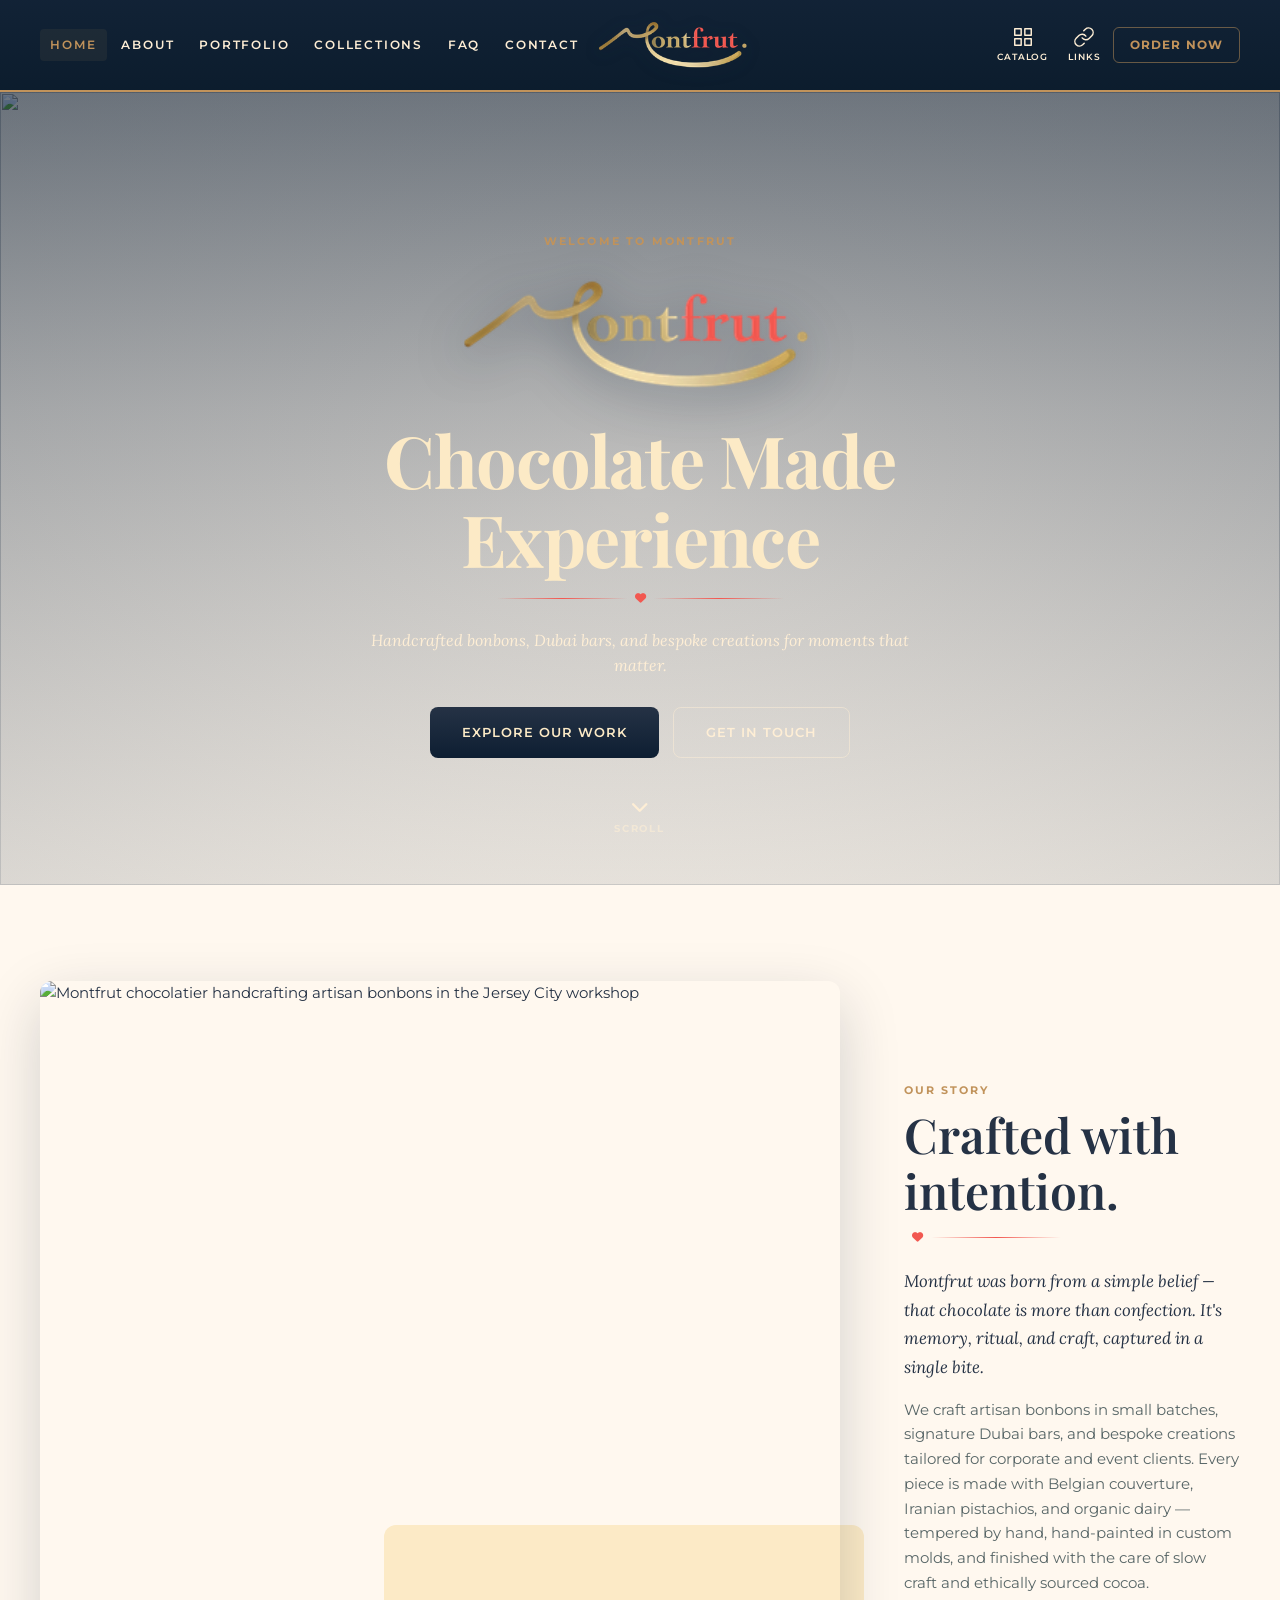
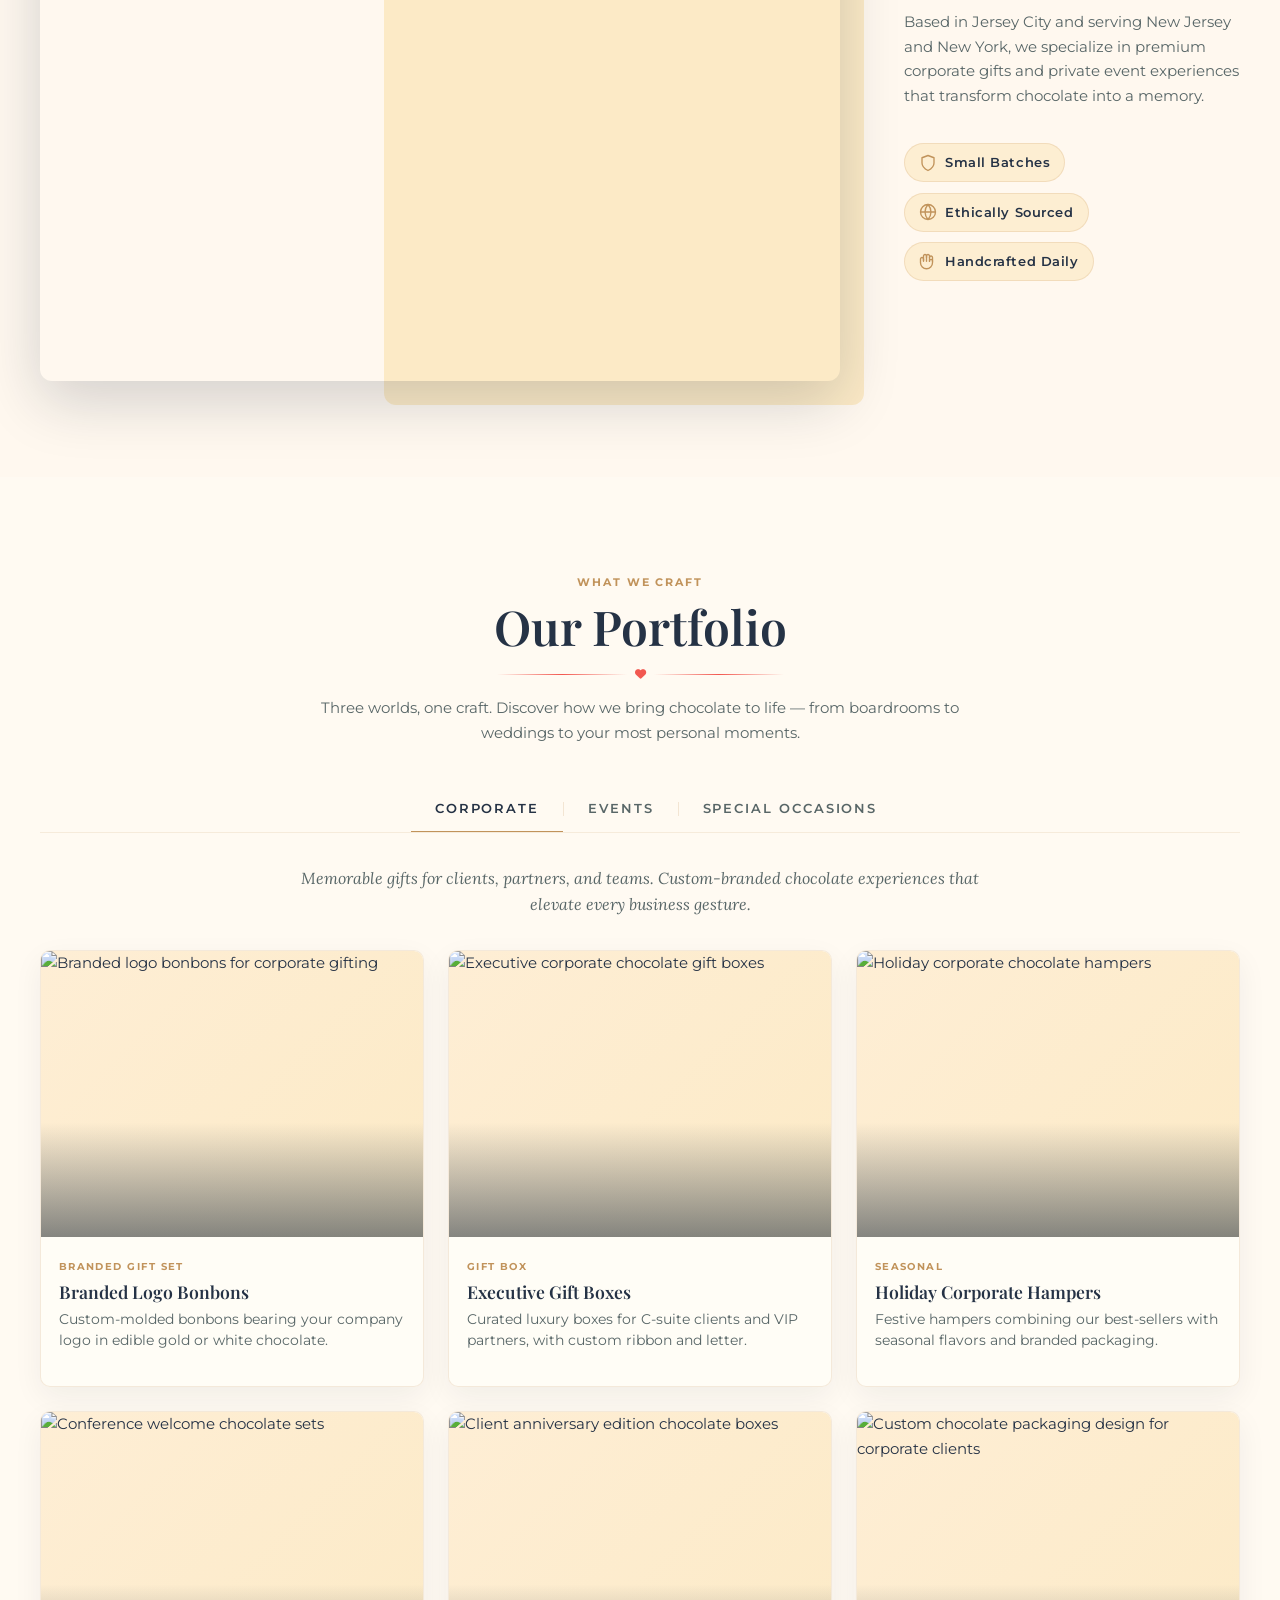
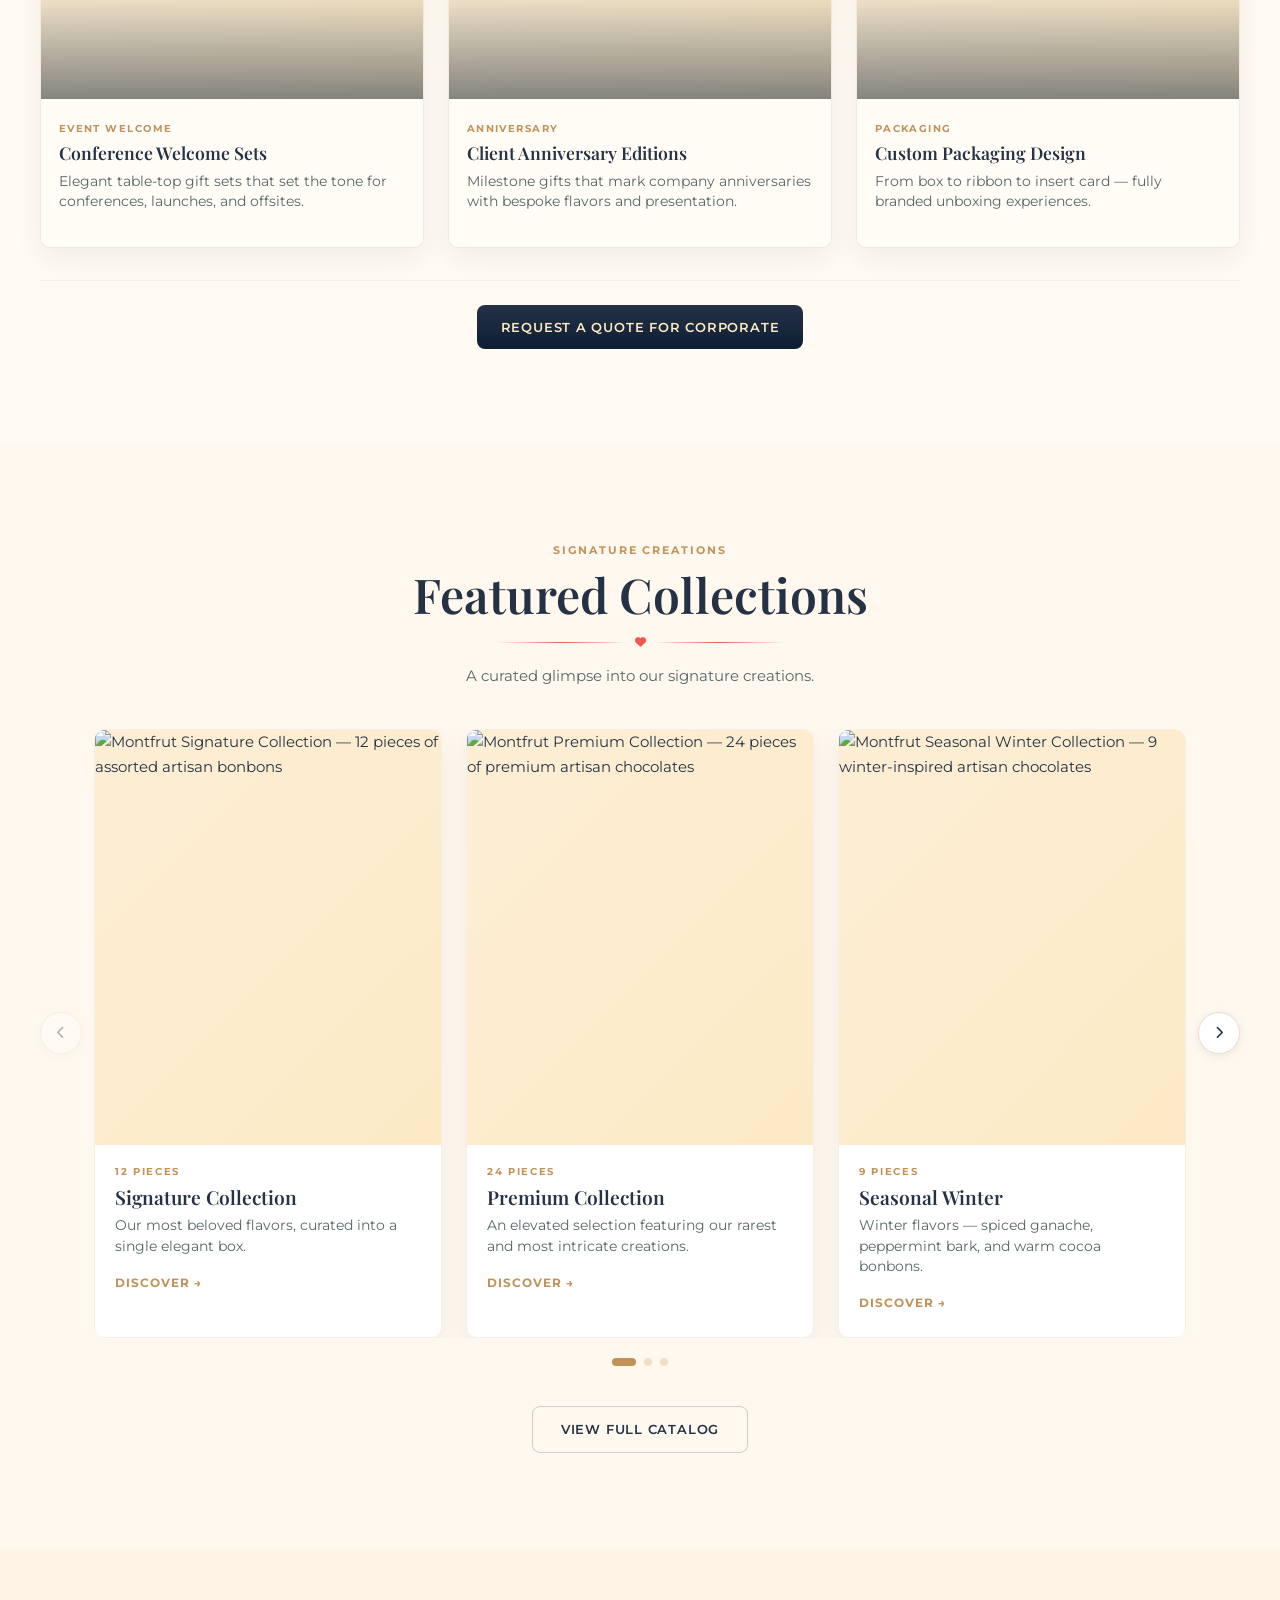
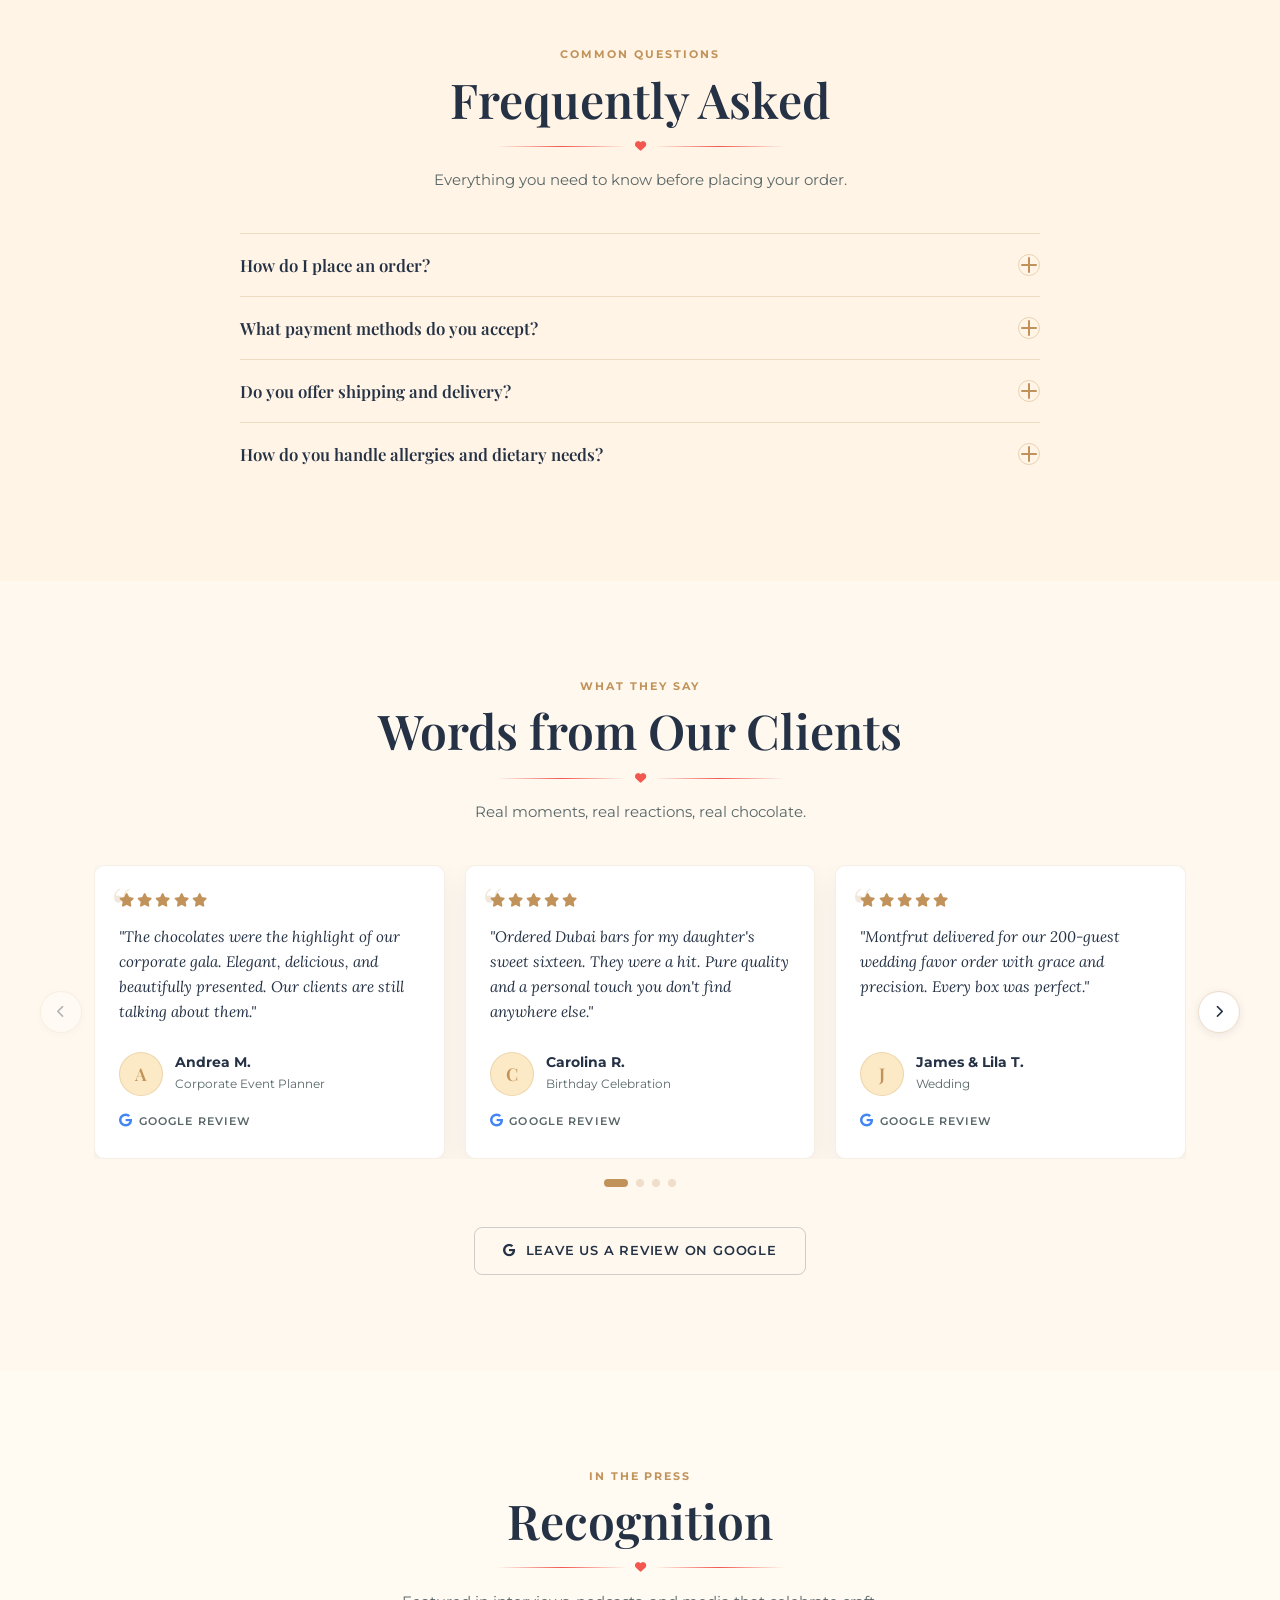
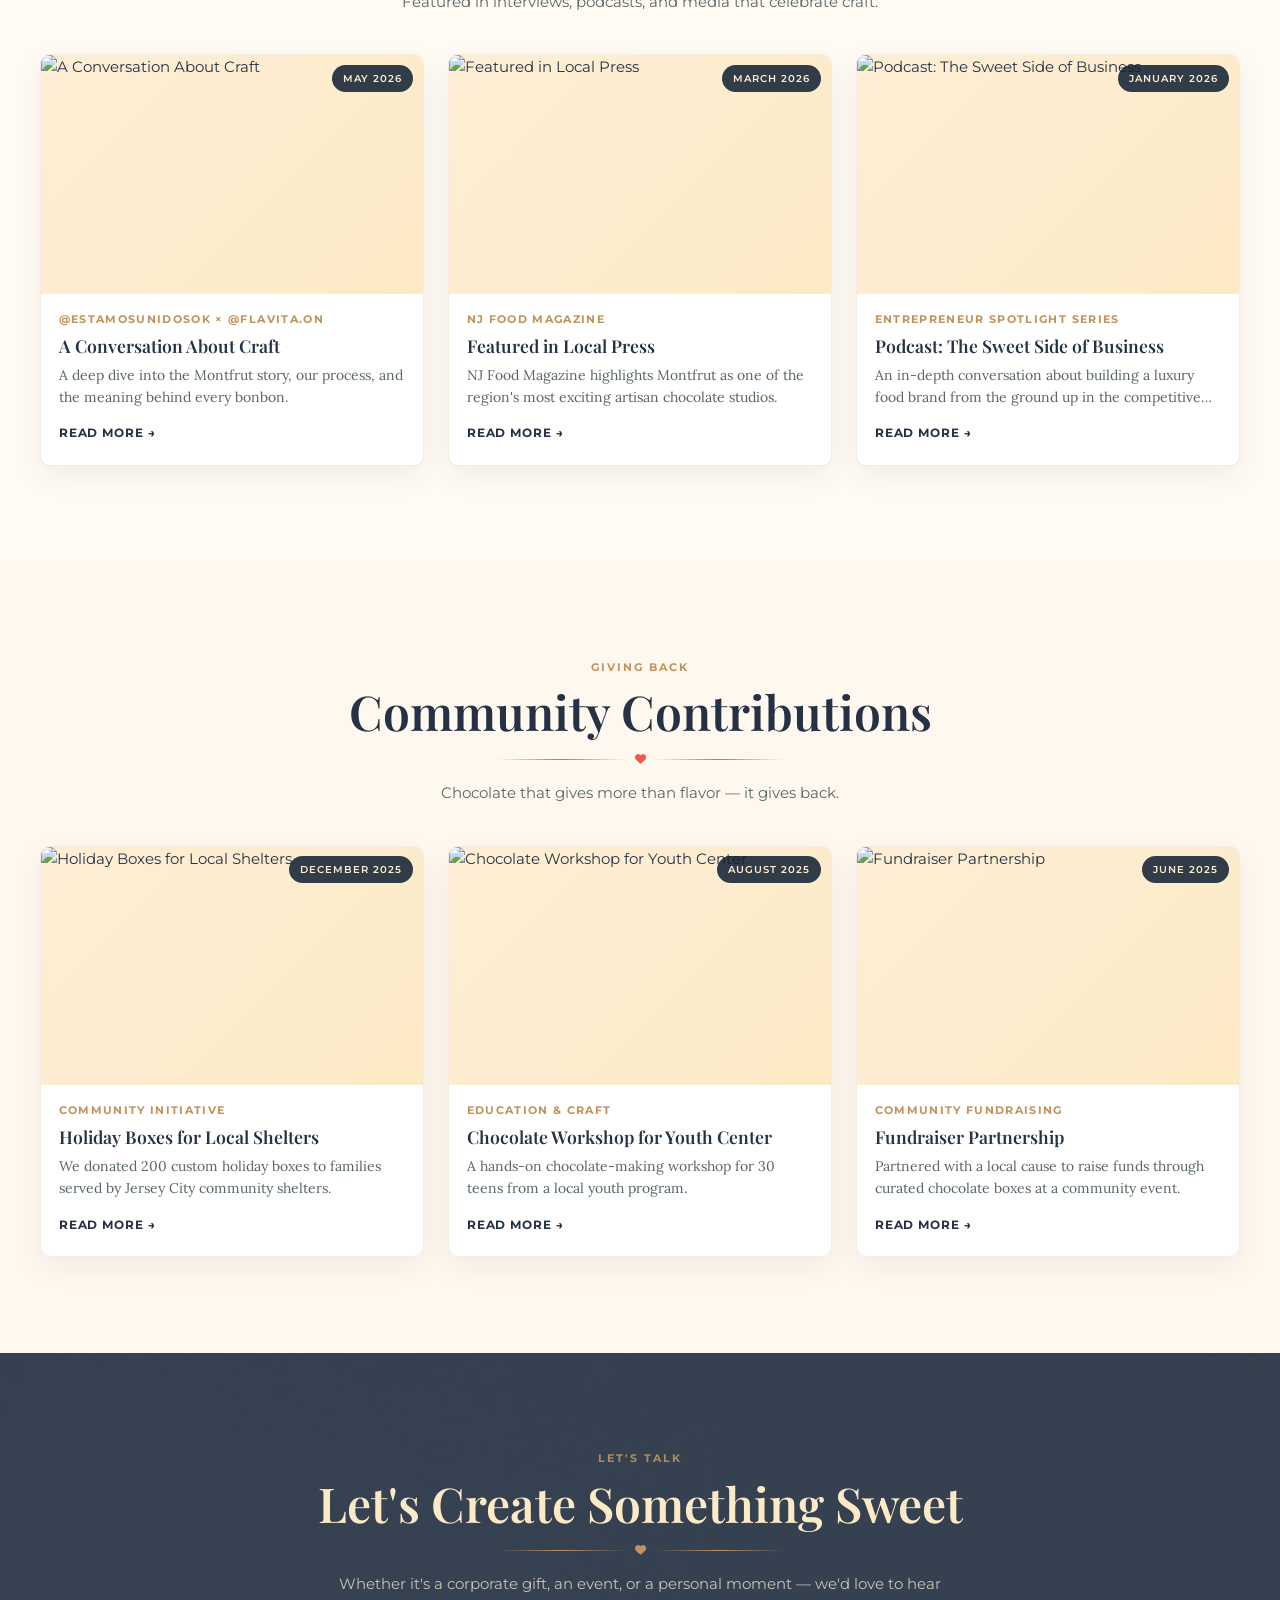
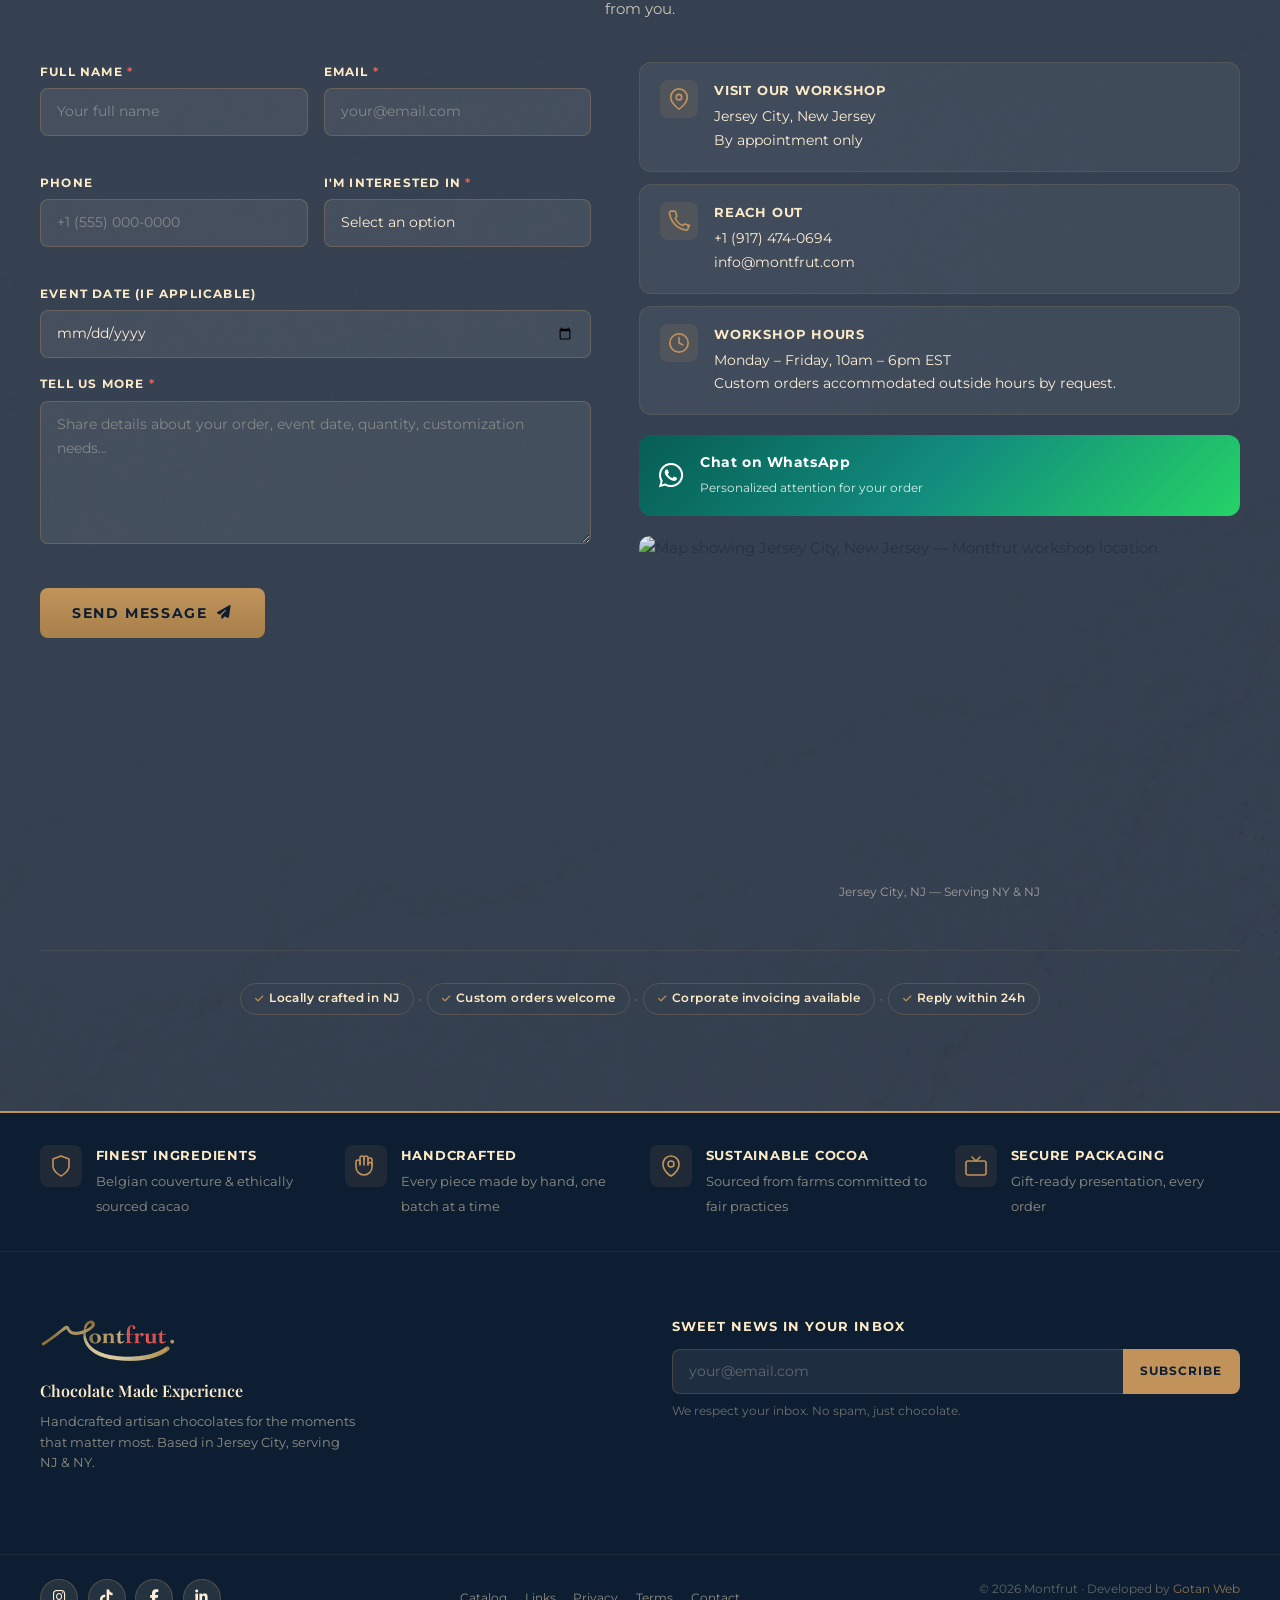
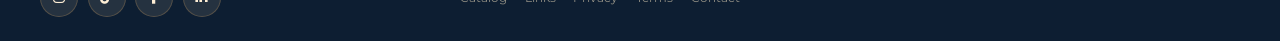
==== index.html @ fca5e732 "20260526 - fase 1 + critic" ====
<!DOCTYPE html>
<html lang="en">

<head>
  <meta charset="UTF-8">
  <meta name="viewport" content="width=device-width, initial-scale=1.0, maximum-scale=5.0">

  <!-- === PRIMARY SEO === -->
  <title>Montfrut — Artisan Chocolate Made Experience | NJ &amp; NY</title>
  <meta name="description" content="Handcrafted artisan chocolates from Montfrut. Custom corporate gifts, event favors, and special occasion creations across New Jersey and New York. Chocolate made experience.">
  <meta name="keywords" content="artisan chocolate, handcrafted bonbons, corporate chocolate gifts, event favors NJ, NY chocolatier, custom chocolate, Dubai chocolate bar, gourmet truffles">
  <meta name="author" content="Montfrut">
  <link rel="canonical" href="https://www.montfrut.com/">

  <!-- === OPEN GRAPH === -->
  <meta property="og:type" content="website">
  <meta property="og:url" content="https://www.montfrut.com/">
  <meta property="og:title" content="Montfrut — Artisan Chocolate Made Experience | NJ &amp; NY">
  <meta property="og:description" content="Handcrafted artisan chocolates from Montfrut. Custom corporate gifts, event favors, and special occasion creations across New Jersey and New York. Chocolate made experience.">
  <meta property="og:image" content="https://www.montfrut.com/assets/img/og-home.jpg">
  <meta property="og:locale" content="en_US">
  <meta property="og:site_name" content="Montfrut">

  <!-- === TWITTER CARD === -->
  <meta name="twitter:card" content="summary_large_image">
  <meta name="twitter:title" content="Montfrut — Artisan Chocolate Made Experience | NJ &amp; NY">
  <meta name="twitter:description" content="Handcrafted artisan chocolates from Montfrut. Custom corporate gifts, event favors, and special occasion creations across New Jersey and New York.">
  <meta name="twitter:image" content="https://www.montfrut.com/assets/img/og-home.jpg">

  <!-- === FAVICON === -->
  <link rel="icon" type="image/png" href="assets/img/favicon.png">

  <!-- === PRELOAD CRITICAL ASSETS === -->
  <link rel="preload" as="image" href="assets/img/hero-chocolate.jpg" fetchpriority="high">

  <!-- === GOOGLE FONTS === -->
  <link rel="preconnect" href="https://fonts.googleapis.com">
  <link rel="preconnect" href="https://fonts.gstatic.com" crossorigin>
  <link href="https://fonts.googleapis.com/css2?family=Lora:ital,wght@0,400;1,400&family=Montserrat:wght@400;500;600;700&family=Playfair+Display:wght@600;700&display=swap" rel="stylesheet">

  <!-- === BOOTSTRAP 5.3.3 === -->
  <link href="https://cdn.jsdelivr.net/npm/bootstrap@5.3.3/dist/css/bootstrap.min.css" rel="stylesheet">

  <!-- === FONT AWESOME 6.5.2 === -->
  <link rel="stylesheet" href="https://cdnjs.cloudflare.com/ajax/libs/font-awesome/6.5.2/css/all.min.css">

  <!-- === CUSTOM STYLES === -->
  <link rel="stylesheet" href="css/styles.css?v=1.0">

  <!-- === STRUCTURED DATA === -->
  <script type="application/ld+json">
  [
    {
      "@context": "https://schema.org",
      "@type": "LocalBusiness",
      "name": "Montfrut",
      "description": "Handcrafted artisan chocolates. Custom corporate gifts, event favors, and special occasion creations across New Jersey and New York.",
      "url": "https://www.montfrut.com",
      "telephone": "+1-917-474-0694",
      "email": "info@montfrut.com",
      "address": {
        "@type": "PostalAddress",
        "addressLocality": "Jersey City",
        "addressRegion": "NJ",
        "addressCountry": "US"
      },
      "areaServed": [
        { "@type": "State", "name": "New Jersey" },
        { "@type": "State", "name": "New York" }
      ],
      "sameAs": [
        "https://instagram.com/montfrut",
        "https://www.tiktok.com/@montfrut",
        "https://www.facebook.com/montfrut",
        "https://www.linkedin.com/company/montfrut"
      ],
      "logo": {
        "@type": "ImageObject",
        "url": "https://www.montfrut.com/assets/img/montfrut-logo.png"
      }
    },
    {
      "@context": "https://schema.org",
      "@type": "Organization",
      "name": "Montfrut",
      "url": "https://www.montfrut.com",
      "logo": "https://www.montfrut.com/assets/img/montfrut-logo.png",
      "description": "Boutique artisan chocolate studio based in Jersey City, NJ. Specializing in handcrafted bonbons, Dubai bars, and bespoke creations for corporate, events, and special occasions.",
      "contactPoint": {
        "@type": "ContactPoint",
        "telephone": "+1-917-474-0694",
        "email": "info@montfrut.com",
        "contactType": "customer service"
      }
    },
    {
      "@context": "https://schema.org",
      "@type": "FAQPage",
      "mainEntity": [
        {
          "@type": "Question",
          "name": "How do I place an order with Montfrut?",
          "acceptedAnswer": {
            "@type": "Answer",
            "text": "Ordering is simple. Browse our catalog, contact us via WhatsApp or our contact form with your selection and event date. We'll confirm availability, provide a quote, and schedule production. Custom corporate and event orders require a minimum lead time of 7-14 days depending on quantity and customization."
          }
        },
        {
          "@type": "Question",
          "name": "What payment methods does Montfrut accept?",
          "acceptedAnswer": {
            "@type": "Answer",
            "text": "We accept Cash (available for local pickup and delivery) and Zelle (quick and secure transfers to montfrut@gmail.com). Invoicing is available for corporate clients on request."
          }
        },
        {
          "@type": "Question",
          "name": "Does Montfrut offer shipping and delivery?",
          "acceptedAnswer": {
            "@type": "Answer",
            "text": "We currently serve New Jersey and New York with local hand-delivery for orders within a 30-mile radius of Jersey City. Pickup is available at our Jersey City workshop by appointment. For events and large corporate orders outside our delivery zone, white-glove courier service can be arranged."
          }
        },
        {
          "@type": "Question",
          "name": "Does Montfrut accommodate dietary restrictions and allergies?",
          "acceptedAnswer": {
            "@type": "Answer",
            "text": "All our chocolates are handcrafted in a facility that processes common allergens including dairy, nuts (hazelnuts, pistachios, almonds), soy, and trace gluten. While we offer dairy-free and gluten-free options, cross-contamination cannot be fully ruled out. Please notify us of any severe allergies when placing your order."
          }
        }
      ]
    }
  ]
  </script>
</head>

<body>

  <!-- === SKIP LINK (accessibility) === -->
  <a class="skip-link" href="#main-content">Skip to content</a>

  <!-- =====================================================================
       HEADER
       ===================================================================== -->
  <header class="site-header" role="banner">
    <div class="header-inner">

      <!-- Left: Hamburger (mobile) + Desktop Nav -->
      <div class="header-left">
        <button class="hamburger-btn" type="button"
                data-bs-toggle="offcanvas" data-bs-target="#mobileNav"
                aria-controls="mobileNav"
                aria-label="Open navigation menu"
                aria-expanded="false">
          <span aria-hidden="true"></span>
          <span aria-hidden="true"></span>
          <span aria-hidden="true"></span>
        </button>

        <nav class="header-nav d-none d-lg-flex" aria-label="Main navigation">
          <a href="#hero"        class="nav-link-custom">Home</a>
          <a href="#bio"         class="nav-link-custom">About</a>
          <a href="#portfolio"   class="nav-link-custom">Portfolio</a>
          <a href="#collections" class="nav-link-custom">Collections</a>
          <a href="#faq"         class="nav-link-custom">FAQ</a>
          <a href="#contact"     class="nav-link-custom">Contact</a>
        </nav>
      </div>

      <!-- Center: Logo -->
      <div class="header-center">
        <a href="#hero" aria-label="Montfrut — Back to top">
          <img class="header-logo"
               src="assets/img/montfrut-logo.png"
               alt="Montfrut — Artisan Chocolate Made Experience"
               width="210" height="86"
               loading="eager">
        </a>
      </div>

      <!-- Right: Ecosystem icons + Order Now (desktop) -->
      <div class="header-right">
        <a href="/catalog/" class="header-icon-btn" aria-label="Montfrut Catalog">
          <svg xmlns="http://www.w3.org/2000/svg" width="22" height="22" viewBox="0 0 24 24"
               fill="none" stroke="currentColor" stroke-width="1.6"
               stroke-linecap="round" stroke-linejoin="round" aria-hidden="true">
            <rect x="3" y="3" width="7" height="7"></rect>
            <rect x="14" y="3" width="7" height="7"></rect>
            <rect x="3" y="14" width="7" height="7"></rect>
            <rect x="14" y="14" width="7" height="7"></rect>
          </svg>
          <span class="header-icon-label">Catalog</span>
        </a>
        <a href="/links/" class="header-icon-btn" aria-label="Montfrut Links">
          <svg xmlns="http://www.w3.org/2000/svg" width="22" height="22" viewBox="0 0 24 24"
               fill="none" stroke="currentColor" stroke-width="1.6"
               stroke-linecap="round" stroke-linejoin="round" aria-hidden="true">
            <path d="M10 13a5 5 0 0 0 7.54.54l3-3a5 5 0 0 0-7.07-7.07l-1.72 1.71"></path>
            <path d="M14 11a5 5 0 0 0-7.54-.54l-3 3a5 5 0 0 0 7.07 7.07l1.71-1.71"></path>
          </svg>
          <span class="header-icon-label">Links</span>
        </a>
        <a href="#contact" class="btn-order-now d-none d-lg-inline-flex" aria-label="Order Now — go to contact section">
          Order Now
        </a>
      </div>
    </div>
  </header>

  <!-- === MOBILE OFFCANVAS NAV === -->
  <div class="offcanvas offcanvas-start" tabindex="-1" id="mobileNav"
       aria-labelledby="mobileNavLabel" role="dialog" aria-modal="true">
    <div class="offcanvas-header">
      <span id="mobileNavLabel" class="visually-hidden">Navigation menu</span>
      <img src="assets/img/montfrut-logo.png" alt="Montfrut" height="44">
      <button type="button" class="btn-close-offcanvas" data-bs-dismiss="offcanvas" aria-label="Close navigation">
        <i class="fa-solid fa-xmark" aria-hidden="true"></i>
      </button>
    </div>
    <div class="offcanvas-body">
      <nav aria-label="Mobile navigation">
        <a href="#hero"        class="offcanvas-nav-link" data-bs-dismiss="offcanvas">
          <i class="fa-solid fa-house" aria-hidden="true"></i> Home
        </a>
        <a href="#bio"         class="offcanvas-nav-link" data-bs-dismiss="offcanvas">
          <i class="fa-solid fa-leaf" aria-hidden="true"></i> About Us
        </a>
        <a href="#portfolio"   class="offcanvas-nav-link" data-bs-dismiss="offcanvas">
          <i class="fa-solid fa-briefcase" aria-hidden="true"></i> Portfolio
        </a>
        <a href="#collections" class="offcanvas-nav-link" data-bs-dismiss="offcanvas">
          <i class="fa-solid fa-box-open" aria-hidden="true"></i> Collections
        </a>
        <a href="#faq"         class="offcanvas-nav-link" data-bs-dismiss="offcanvas">
          <i class="fa-solid fa-circle-question" aria-hidden="true"></i> FAQ
        </a>
        <a href="#contact"     class="offcanvas-nav-link" data-bs-dismiss="offcanvas">
          <i class="fa-solid fa-envelope" aria-hidden="true"></i> Contact
        </a>
      </nav>

      <!-- Offcanvas footer -->
      <div class="offcanvas-footer">
        <nav class="social-row" aria-label="Social media links">
          <a href="https://instagram.com/montfrut" target="_blank" rel="noopener noreferrer" aria-label="Montfrut on Instagram">
            <i class="fa-brands fa-instagram" aria-hidden="true"></i>
          </a>
          <a href="https://www.tiktok.com/@montfrut" target="_blank" rel="noopener noreferrer" aria-label="Montfrut on TikTok">
            <i class="fa-brands fa-tiktok" aria-hidden="true"></i>
          </a>
          <a href="https://www.facebook.com/montfrut" target="_blank" rel="noopener noreferrer" aria-label="Montfrut on Facebook">
            <i class="fa-brands fa-facebook-f" aria-hidden="true"></i>
          </a>
          <a href="https://www.linkedin.com/company/montfrut" target="_blank" rel="noopener noreferrer" aria-label="Montfrut on LinkedIn">
            <i class="fa-brands fa-linkedin-in" aria-hidden="true"></i>
          </a>
        </nav>
        <a href="https://wa.me/19174740694?text=Hello%20Montfrut%2C%20I%27d%20love%20to%20learn%20more%20about%20your%20creations"
           class="btn-whatsapp-offcanvas" target="_blank" rel="noopener noreferrer"
           aria-label="Chat with Montfrut on WhatsApp">
          <i class="fa-brands fa-whatsapp" aria-hidden="true"></i>
          <span>Chat on WhatsApp</span>
        </a>
      </div>
    </div>
  </div>

  <!-- =====================================================================
       MAIN CONTENT
       ===================================================================== -->
  <main id="main-content">

    <!-- === SECTION 1: HERO === -->
    <section id="hero" aria-labelledby="hero-heading">

      <!-- Background image layer -->
      <div class="hero-bg" aria-hidden="true">
        <img src="assets/img/hero-chocolate.jpg"
             alt=""
             width="1920" height="1080"
             loading="eager"
             fetchpriority="high"
             class="hero-bg__img">
        <div class="hero-bg__overlay" aria-hidden="true"></div>
        <div class="hero-bg__grain" aria-hidden="true"></div>
      </div>

      <!-- Hero content -->
      <div class="hero-content">
        <p class="hero-eyebrow anim-entry" style="--delay:60ms">WELCOME TO MONTFRUT</p>

        <img class="hero-logo anim-entry" style="--delay:150ms"
             src="assets/img/montfrut-logo.png"
             alt="Montfrut"
             width="360" height="148"
             loading="eager">

        <h1 class="hero-title anim-entry" id="hero-heading" style="--delay:280ms">
          Chocolate Made Experience
        </h1>

        <div class="ornament anim-entry" aria-hidden="true" style="--delay:380ms">
          <span class="ornament-line"></span>
          <i class="fa-solid fa-heart ornament-heart"></i>
          <span class="ornament-line"></span>
        </div>

        <p class="hero-subtitle anim-entry" style="--delay:460ms">
          Handcrafted bonbons, Dubai bars, and bespoke creations for moments that matter.
        </p>

        <div class="hero-ctas anim-entry" style="--delay:580ms">
          <a href="#portfolio" class="btn-primary-cta" aria-label="Explore our work — go to portfolio section">
            Explore Our Work
          </a>
          <a href="#contact" class="btn-secondary-cta" aria-label="Get in touch — go to contact section">
            Get in Touch
          </a>
        </div>

        <div class="hero-scroll-indicator anim-entry" aria-hidden="true" style="--delay:800ms">
          <span class="scroll-arrow">
            <i class="fa-solid fa-chevron-down"></i>
          </span>
          <span class="scroll-label">scroll</span>
        </div>
      </div>

    </section>
    <!-- /hero -->

    <!-- === SECTION 2: BIO === -->
    <section id="bio" aria-labelledby="bio-heading">
      <div class="section-container">

        <div class="bio-grid">

          <!-- Image column -->
          <div class="bio-image-wrap reveal">
            <div class="bio-image-frame">
              <img src="assets/img/bio-portrait.jpg"
                   alt="Montfrut chocolatier handcrafting artisan bonbons in the Jersey City workshop"
                   width="800" height="1000"
                   loading="lazy"
                   class="bio-portrait">
              <div class="bio-image-decor" aria-hidden="true"></div>
            </div>
          </div>

          <!-- Text column -->
          <div class="bio-text reveal reveal-delay-1">
            <p class="section-eyebrow">OUR STORY</p>
            <h2 class="section-title" id="bio-heading">Crafted with intention.</h2>

            <div class="ornament ornament--left" aria-hidden="true">
              <span class="ornament-line"></span>
              <i class="fa-solid fa-heart ornament-heart"></i>
              <span class="ornament-line"></span>
            </div>

            <p class="bio-lead">
              Montfrut was born from a simple belief — that chocolate is more than confection.
              It's memory, ritual, and craft, captured in a single bite.
            </p>

            <p class="bio-body">
              We craft artisan bonbons in small batches, signature Dubai bars, and bespoke creations
              tailored for corporate and event clients. Every piece is made with Belgian couverture,
              Iranian pistachios, and organic dairy — tempered by hand, hand-painted in custom molds,
              and finished with the care of slow craft and ethically sourced cocoa.
            </p>

            <p class="bio-body">
              Based in Jersey City and serving New Jersey and New York, we specialize in premium
              corporate gifts and private event experiences that transform chocolate into a memory.
            </p>

            <div class="value-pills" role="list">
              <div class="value-pill" role="listitem">
                <svg aria-hidden="true" width="18" height="18" viewBox="0 0 24 24" fill="none" stroke="currentColor" stroke-width="1.8" stroke-linecap="round" stroke-linejoin="round"><path d="M12 22s8-4 8-10V5l-8-3-8 3v7c0 6 8 10 8 10z"/></svg>
                Small Batches
              </div>
              <div class="value-pill" role="listitem">
                <svg aria-hidden="true" width="18" height="18" viewBox="0 0 24 24" fill="none" stroke="currentColor" stroke-width="1.8" stroke-linecap="round" stroke-linejoin="round"><path d="M12 2a10 10 0 1 0 10 10A10 10 0 0 0 12 2zM2 12h20M12 2a15.3 15.3 0 0 1 4 10 15.3 15.3 0 0 1-4 10 15.3 15.3 0 0 1-4-10 15.3 15.3 0 0 1 4-10z"/></svg>
                Ethically Sourced
              </div>
              <div class="value-pill" role="listitem">
                <svg aria-hidden="true" width="18" height="18" viewBox="0 0 24 24" fill="none" stroke="currentColor" stroke-width="1.8" stroke-linecap="round" stroke-linejoin="round"><path d="M18 11V6a2 2 0 0 0-2-2 2 2 0 0 0-2 2v0"/><path d="M14 11V4a2 2 0 0 0-2-2 2 2 0 0 0-2 2v2"/><path d="M10 11V4a2 2 0 0 0-2-2 2 2 0 0 0-2 2v6"/><path d="M6 11V8a2 2 0 0 0-2-2 2 2 0 0 0-2 2v5a8 8 0 0 0 16 0v-2.5a2 2 0 0 0-2-2 2 2 0 0 0-2 2V11"/></svg>
                Handcrafted Daily
              </div>
            </div>
          </div>

        </div>
      </div>
    </section>
    <!-- /bio -->

    <!-- === SECTION 3: PORTFOLIO === -->
    <section id="portfolio" aria-labelledby="portfolio-heading" class="section-alt">
      <div class="section-container">

        <div class="section-header reveal">
          <p class="section-eyebrow">WHAT WE CRAFT</p>
          <h2 class="section-title" id="portfolio-heading">Our Portfolio</h2>
          <div class="ornament" aria-hidden="true">
            <span class="ornament-line"></span>
            <i class="fa-solid fa-heart ornament-heart"></i>
            <span class="ornament-line"></span>
          </div>
          <p class="section-subtitle">
            Three worlds, one craft. Discover how we bring chocolate to life — from boardrooms to weddings to your most personal moments.
          </p>
        </div>

        <!-- Portfolio tabs -->
        <div class="portfolio-tabs-wrap reveal reveal-delay-1">
          <ul class="portfolio-tabs" role="tablist" aria-label="Portfolio categories">
            <li role="presentation">
              <button class="portfolio-tab active" id="tab-corporate" role="tab"
                      aria-selected="true" aria-controls="pane-corporate"
                      data-tab="corporate">
                Corporate
              </button>
            </li>
            <li class="tab-separator" aria-hidden="true"></li>
            <li role="presentation">
              <button class="portfolio-tab" id="tab-events" role="tab"
                      aria-selected="false" aria-controls="pane-events"
                      data-tab="events">
                Events
              </button>
            </li>
            <li class="tab-separator" aria-hidden="true"></li>
            <li role="presentation">
              <button class="portfolio-tab" id="tab-special" role="tab"
                      aria-selected="false" aria-controls="pane-special"
                      data-tab="special">
                Special Occasions
              </button>
            </li>
          </ul>

          <!-- Tab panes — content is rendered by JS from portfolioItems data -->
          <div class="portfolio-panes">

            <div class="portfolio-pane active" id="pane-corporate"
                 role="tabpanel" aria-labelledby="tab-corporate" tabindex="0">
              <p class="pane-intro">
                Memorable gifts for clients, partners, and teams. Custom-branded chocolate experiences that elevate every business gesture.
              </p>
              <div class="portfolio-grid" id="grid-corporate" aria-label="Corporate portfolio items">
                <!-- Cards rendered by JS -->
              </div>
              <div class="pane-cta-wrap">
                <a href="#contact" class="btn-pane-cta" data-interest="Corporate">
                  Request a Quote for Corporate
                </a>
              </div>
            </div>

            <div class="portfolio-pane" id="pane-events"
                 role="tabpanel" aria-labelledby="tab-events" tabindex="0" hidden>
              <p class="pane-intro">
                From intimate gatherings to grand celebrations, our chocolates become the centerpiece of unforgettable moments.
              </p>
              <div class="portfolio-grid" id="grid-events" aria-label="Events portfolio items">
                <!-- Cards rendered by JS -->
              </div>
              <div class="pane-cta-wrap">
                <a href="#contact" class="btn-pane-cta" data-interest="Events">
                  Request a Quote for Events
                </a>
              </div>
            </div>

            <div class="portfolio-pane" id="pane-special"
                 role="tabpanel" aria-labelledby="tab-special" tabindex="0" hidden>
              <p class="pane-intro">
                Birthdays, milestones, and the everyday luxuries worth marking. Chocolates that say what words can't.
              </p>
              <div class="portfolio-grid" id="grid-special" aria-label="Special occasions portfolio items">
                <!-- Cards rendered by JS -->
              </div>
              <div class="pane-cta-wrap">
                <a href="#contact" class="btn-pane-cta" data-interest="Special">
                  Request a Quote for Special Occasions
                </a>
              </div>
            </div>

          </div>
        </div>

      </div>
    </section>
    <!-- /portfolio -->

    <!-- === SECTION 4: COLLECTIONS === -->
    <section id="collections" aria-labelledby="collections-heading">
      <div class="section-container">

        <div class="section-header reveal">
          <p class="section-eyebrow">SIGNATURE CREATIONS</p>
          <h2 class="section-title" id="collections-heading">Featured Collections</h2>
          <div class="ornament" aria-hidden="true">
            <span class="ornament-line"></span>
            <i class="fa-solid fa-heart ornament-heart"></i>
            <span class="ornament-line"></span>
          </div>
          <p class="section-subtitle">A curated glimpse into our signature creations.</p>
        </div>

        <!-- Carousel wrapper -->
        <div class="collections-carousel-wrap reveal reveal-delay-1">
          <button class="carousel-arrow-btn carousel-arrow-btn--prev" id="collections-prev"
                  aria-label="Previous collection" type="button">
            <i class="fa-solid fa-chevron-left" aria-hidden="true"></i>
          </button>

          <div class="collections-carousel-viewport" role="region" aria-label="Featured collections carousel" aria-live="polite">
            <div class="collections-track" id="collections-track">
              <!-- Cards rendered by JS from collections data -->
            </div>
          </div>

          <button class="carousel-arrow-btn carousel-arrow-btn--next" id="collections-next"
                  aria-label="Next collection" type="button">
            <i class="fa-solid fa-chevron-right" aria-hidden="true"></i>
          </button>
        </div>

        <!-- Dots indicator -->
        <div class="carousel-dots" id="collections-dots" role="tablist" aria-label="Collection carousel pages">
          <!-- Dots rendered by JS -->
        </div>

        <div class="section-cta-wrap reveal reveal-delay-2">
          <a href="/catalog/" class="btn-outline-cta">View Full Catalog</a>
        </div>

      </div>
    </section>
    <!-- /collections -->

    <!-- === SECTION 5: FAQ === -->
    <section id="faq" aria-labelledby="faq-heading" class="section-faq">
      <div class="section-container section-container--narrow">

        <div class="section-header reveal">
          <p class="section-eyebrow">COMMON QUESTIONS</p>
          <h2 class="section-title" id="faq-heading">Frequently Asked</h2>
          <div class="ornament" aria-hidden="true">
            <span class="ornament-line"></span>
            <i class="fa-solid fa-heart ornament-heart"></i>
            <span class="ornament-line"></span>
          </div>
          <p class="section-subtitle">Everything you need to know before placing your order.</p>
        </div>

        <div class="accordion accordion-flush faq-accordion reveal reveal-delay-1" id="faqAccordion">

          <!-- FAQ Item 1: How to order -->
          <div class="accordion-item">
            <h3 class="accordion-header" id="faq-head-1">
              <button class="accordion-button collapsed" type="button"
                      data-bs-toggle="collapse" data-bs-target="#faq-body-1"
                      aria-expanded="false" aria-controls="faq-body-1">
                How do I place an order?
                <span class="faq-icon" aria-hidden="true">
                  <svg width="16" height="16" viewBox="0 0 16 16" fill="none" stroke="currentColor" stroke-width="2" stroke-linecap="round"><line x1="8" y1="1" x2="8" y2="15"/><line x1="1" y1="8" x2="15" y2="8"/></svg>
                </span>
              </button>
            </h3>
            <div id="faq-body-1" class="accordion-collapse collapse" aria-labelledby="faq-head-1" data-bs-parent="#faqAccordion">
              <div class="accordion-body">
                <p>Ordering is simple. Browse our catalog, contact us via WhatsApp or our contact form with your selection and event date. We'll confirm availability, provide a quote, and schedule production. Custom corporate and event orders require a minimum lead time of <strong>7–14 days</strong> depending on quantity and customization.</p>
                <div class="faq-steps" aria-label="Order process steps">
                  <div class="faq-step">
                    <span class="faq-step__num" aria-hidden="true">①</span>
                    <svg aria-hidden="true" width="18" height="18" viewBox="0 0 24 24" fill="none" stroke="currentColor" stroke-width="1.8" stroke-linecap="round" stroke-linejoin="round"><path d="M9 11l3 3L22 4"/><path d="M21 12v7a2 2 0 0 1-2 2H5a2 2 0 0 1-2-2V5a2 2 0 0 1 2-2h11"/></svg>
                    <span>Choose</span>
                  </div>
                  <div class="faq-step-arrow" aria-hidden="true"><i class="fa-solid fa-arrow-right"></i></div>
                  <div class="faq-step">
                    <span class="faq-step__num" aria-hidden="true">②</span>
                    <svg aria-hidden="true" width="18" height="18" viewBox="0 0 24 24" fill="none" stroke="currentColor" stroke-width="1.8" stroke-linecap="round" stroke-linejoin="round"><path d="M22 11.08V12a10 10 0 1 1-5.93-9.14"/><path d="M22 4L12 14.01l-3-3"/></svg>
                    <span>Confirm</span>
                  </div>
                  <div class="faq-step-arrow" aria-hidden="true"><i class="fa-solid fa-arrow-right"></i></div>
                  <div class="faq-step">
                    <span class="faq-step__num" aria-hidden="true">③</span>
                    <svg aria-hidden="true" width="18" height="18" viewBox="0 0 24 24" fill="none" stroke="currentColor" stroke-width="1.8" stroke-linecap="round" stroke-linejoin="round"><rect x="1" y="3" width="15" height="13"/><path d="M16 8h4l3 3v5h-7V8z"/><circle cx="5.5" cy="18.5" r="2.5"/><circle cx="18.5" cy="18.5" r="2.5"/></svg>
                    <span>Receive</span>
                  </div>
                </div>
              </div>
            </div>
          </div>

          <!-- FAQ Item 2: Payment -->
          <div class="accordion-item">
            <h3 class="accordion-header" id="faq-head-2">
              <button class="accordion-button collapsed" type="button"
                      data-bs-toggle="collapse" data-bs-target="#faq-body-2"
                      aria-expanded="false" aria-controls="faq-body-2">
                What payment methods do you accept?
                <span class="faq-icon" aria-hidden="true">
                  <svg width="16" height="16" viewBox="0 0 16 16" fill="none" stroke="currentColor" stroke-width="2" stroke-linecap="round"><line x1="8" y1="1" x2="8" y2="15"/><line x1="1" y1="8" x2="15" y2="8"/></svg>
                </span>
              </button>
            </h3>
            <div id="faq-body-2" class="accordion-collapse collapse" aria-labelledby="faq-head-2" data-bs-parent="#faqAccordion">
              <div class="accordion-body">
                <p>We accept the following payment methods:</p>
                <div class="payment-cards">
                  <div class="payment-card">
                    <img src="assets/img/payment/cash.svg" alt="Cash payment" width="48" height="48" loading="lazy">
                    <div class="payment-card__info">
                      <strong>Cash</strong>
                      <span>Available for local pickup and delivery.</span>
                    </div>
                  </div>
                  <div class="payment-card">
                    <img src="assets/img/payment/zelle.svg" alt="Zelle payment" width="48" height="48" loading="lazy">
                    <div class="payment-card__info">
                      <strong>Zelle</strong>
                      <span>Quick and secure transfers to montfrut@gmail.com.</span>
                    </div>
                  </div>
                </div>
                <p class="payment-note">Invoicing available for corporate clients on request.</p>
              </div>
            </div>
          </div>

          <!-- FAQ Item 3: Shipping -->
          <div class="accordion-item">
            <h3 class="accordion-header" id="faq-head-3">
              <button class="accordion-button collapsed" type="button"
                      data-bs-toggle="collapse" data-bs-target="#faq-body-3"
                      aria-expanded="false" aria-controls="faq-body-3">
                Do you offer shipping and delivery?
                <span class="faq-icon" aria-hidden="true">
                  <svg width="16" height="16" viewBox="0 0 16 16" fill="none" stroke="currentColor" stroke-width="2" stroke-linecap="round"><line x1="8" y1="1" x2="8" y2="15"/><line x1="1" y1="8" x2="15" y2="8"/></svg>
                </span>
              </button>
            </h3>
            <div id="faq-body-3" class="accordion-collapse collapse" aria-labelledby="faq-head-3" data-bs-parent="#faqAccordion">
              <div class="accordion-body">
                <p>We currently serve New Jersey and New York with local hand-delivery for orders within a 30-mile radius of Jersey City. Pickup is available at our Jersey City workshop by appointment. For events and large corporate orders outside our delivery zone, white-glove courier service can be arranged. Delivery fees vary by location and are quoted at confirmation.</p>
                <ul class="faq-list" aria-label="Delivery options">
                  <li>
                    <svg aria-hidden="true" width="18" height="18" viewBox="0 0 24 24" fill="none" stroke="currentColor" stroke-width="1.8" stroke-linecap="round" stroke-linejoin="round"><rect x="1" y="3" width="15" height="13"/><path d="M16 8h4l3 3v5h-7V8z"/><circle cx="5.5" cy="18.5" r="2.5"/><circle cx="18.5" cy="18.5" r="2.5"/></svg>
                    Local Delivery — within 30 miles of Jersey City
                  </li>
                  <li>
                    <svg aria-hidden="true" width="18" height="18" viewBox="0 0 24 24" fill="none" stroke="currentColor" stroke-width="1.8" stroke-linecap="round" stroke-linejoin="round"><rect x="2" y="7" width="22" height="15" rx="2"/><path d="M16 3l-4 4-4-4"/></svg>
                    Workshop Pickup — Jersey City, by appointment
                  </li>
                  <li>
                    <svg aria-hidden="true" width="18" height="18" viewBox="0 0 24 24" fill="none" stroke="currentColor" stroke-width="1.8" stroke-linecap="round" stroke-linejoin="round"><path d="M22 16.92v3a2 2 0 0 1-2.18 2 19.79 19.79 0 0 1-8.63-3.07A19.5 19.5 0 0 1 4.69 12 19.79 19.79 0 0 1 1.61 3.41 2 2 0 0 1 3.6 1.25h3a2 2 0 0 1 2 1.72c.127.96.361 1.903.7 2.81a2 2 0 0 1-.45 2.11L7.91 8.96A16 16 0 0 0 16 17.04l.96-.96a2 2 0 0 1 2.11-.45c.907.339 1.85.573 2.81.7A2 2 0 0 1 23.93 18z"/></svg>
                    Special Courier — for out-of-zone events and large orders
                  </li>
                </ul>
              </div>
            </div>
          </div>

          <!-- FAQ Item 4: Allergies -->
          <div class="accordion-item">
            <h3 class="accordion-header" id="faq-head-4">
              <button class="accordion-button collapsed" type="button"
                      data-bs-toggle="collapse" data-bs-target="#faq-body-4"
                      aria-expanded="false" aria-controls="faq-body-4">
                How do you handle allergies and dietary needs?
                <span class="faq-icon" aria-hidden="true">
                  <svg width="16" height="16" viewBox="0 0 16 16" fill="none" stroke="currentColor" stroke-width="2" stroke-linecap="round"><line x1="8" y1="1" x2="8" y2="15"/><line x1="1" y1="8" x2="15" y2="8"/></svg>
                </span>
              </button>
            </h3>
            <div id="faq-body-4" class="accordion-collapse collapse" aria-labelledby="faq-head-4" data-bs-parent="#faqAccordion">
              <div class="accordion-body">
                <p>All our chocolates are handcrafted in a facility that processes common allergens including dairy, nuts (hazelnuts, pistachios, almonds), soy, and trace gluten. While we offer dairy-free and gluten-free options, cross-contamination cannot be fully ruled out. Please notify us of any severe allergies when placing your order — we'll guide you to the safest options.</p>
                <div class="allergy-tags" role="list" aria-label="Allergens present in facility">
                  <span class="allergy-tag" role="listitem">Dairy</span>
                  <span class="allergy-tag" role="listitem">Nuts</span>
                  <span class="allergy-tag" role="listitem">Soy</span>
                  <span class="allergy-tag" role="listitem">Gluten</span>
                  <span class="allergy-tag" role="listitem">Coconut</span>
                </div>
              </div>
            </div>
          </div>

        </div>
      </div>
    </section>
    <!-- /faq -->

    <!-- === SECTION 6: REVIEWS === -->
    <section id="reviews" aria-labelledby="reviews-heading">
      <div class="section-container">

        <div class="section-header reveal">
          <p class="section-eyebrow">WHAT THEY SAY</p>
          <h2 class="section-title" id="reviews-heading">Words from Our Clients</h2>
          <div class="ornament" aria-hidden="true">
            <span class="ornament-line"></span>
            <i class="fa-solid fa-heart ornament-heart"></i>
            <span class="ornament-line"></span>
          </div>
          <p class="section-subtitle">Real moments, real reactions, real chocolate.</p>
        </div>

        <!-- Reviews carousel -->
        <div class="reviews-carousel-wrap reveal reveal-delay-1">
          <button class="carousel-arrow-btn carousel-arrow-btn--prev" id="reviews-prev"
                  aria-label="Previous review" type="button">
            <i class="fa-solid fa-chevron-left" aria-hidden="true"></i>
          </button>

          <div class="reviews-carousel-viewport" role="region" aria-label="Client reviews carousel" aria-live="polite">
            <div class="reviews-track" id="reviews-track">
              <!-- Review cards rendered by JS -->
              <!-- TODO: Replace placeholder reviews with real Google reviews before deploy -->
            </div>
          </div>

          <button class="carousel-arrow-btn carousel-arrow-btn--next" id="reviews-next"
                  aria-label="Next review" type="button">
            <i class="fa-solid fa-chevron-right" aria-hidden="true"></i>
          </button>
        </div>

        <div class="carousel-dots" id="reviews-dots" role="tablist" aria-label="Review carousel pages">
          <!-- Dots rendered by JS -->
        </div>

        <div class="section-cta-wrap reveal reveal-delay-2">
          <a href="https://g.page/r/12415828909464005164/review"
             class="btn-outline-cta btn-google-review"
             target="_blank" rel="noopener noreferrer"
             aria-label="Leave us a review on Google (opens in new tab)">
            <i class="fa-brands fa-google" aria-hidden="true"></i>
            Leave us a review on Google
          </a>
        </div>

      </div>
    </section>
    <!-- /reviews -->

    <!-- === SECTION 7: RECOGNITION === -->
    <section id="recognition" aria-labelledby="recognition-heading" class="section-alt">
      <div class="section-container">

        <div class="section-header reveal">
          <p class="section-eyebrow">IN THE PRESS</p>
          <h2 class="section-title" id="recognition-heading">Recognition</h2>
          <div class="ornament" aria-hidden="true">
            <span class="ornament-line"></span>
            <i class="fa-solid fa-heart ornament-heart"></i>
            <span class="ornament-line"></span>
          </div>
          <p class="section-subtitle">Featured in interviews, podcasts, and media that celebrate craft.</p>
        </div>

        <div class="recognition-grid reveal reveal-delay-1" id="recognition-grid" aria-label="Press and recognition">
          <!-- Cards rendered by JS from recognitions data -->
        </div>

      </div>
    </section>
    <!-- /recognition -->

    <!-- === SECTION 8: COMMUNITY === -->
    <section id="community" aria-labelledby="community-heading">
      <div class="section-container">

        <div class="section-header reveal">
          <p class="section-eyebrow">GIVING BACK</p>
          <h2 class="section-title" id="community-heading">Community Contributions</h2>
          <div class="ornament" aria-hidden="true">
            <span class="ornament-line"></span>
            <i class="fa-solid fa-heart ornament-heart"></i>
            <span class="ornament-line"></span>
          </div>
          <p class="section-subtitle">Chocolate that gives more than flavor — it gives back.</p>
        </div>

        <div class="recognition-grid reveal reveal-delay-1" id="community-grid" aria-label="Community contributions">
          <!-- Cards rendered by JS from communityItems data -->
        </div>

      </div>
    </section>
    <!-- /community -->

    <!-- === SECTION 9: CONTACT === -->
    <section id="contact" aria-labelledby="contact-heading" class="section-contact">
      <div class="section-container">

        <div class="section-header section-header--light reveal">
          <p class="section-eyebrow section-eyebrow--light">LET'S TALK</p>
          <h2 class="section-title section-title--light" id="contact-heading">Let's Create Something Sweet</h2>
          <div class="ornament ornament--gold" aria-hidden="true">
            <span class="ornament-line ornament-line--gold"></span>
            <i class="fa-solid fa-heart ornament-heart ornament-heart--gold"></i>
            <span class="ornament-line ornament-line--gold"></span>
          </div>
          <p class="section-subtitle section-subtitle--light">Whether it's a corporate gift, an event, or a personal moment — we'd love to hear from you.</p>
        </div>

        <div class="contact-grid">

          <!-- Left: Form -->
          <div class="contact-form-col reveal">
            <!-- TODO: Integrate with Formspree/EmailJS/Netlify Forms for production.
                 Current implementation uses mailto: as frontend-only fallback. -->
            <form id="contact-form" class="contact-form" novalidate
                  aria-label="Contact form">

              <div class="row g-3">
                <div class="col-md-6">
                  <label class="form-label-custom" for="cf-name">
                    Full Name <span class="req" aria-label="required">*</span>
                  </label>
                  <input type="text" id="cf-name" name="name"
                         class="form-input-custom" required minlength="2"
                         placeholder="Your full name"
                         aria-required="true"
                         aria-describedby="err-name">
                  <span class="field-error" id="err-name" role="alert" aria-live="polite"></span>
                </div>

                <div class="col-md-6">
                  <label class="form-label-custom" for="cf-email">
                    Email <span class="req" aria-label="required">*</span>
                  </label>
                  <input type="email" id="cf-email" name="email"
                         class="form-input-custom" required
                         placeholder="your@email.com"
                         aria-required="true"
                         aria-describedby="err-email">
                  <span class="field-error" id="err-email" role="alert" aria-live="polite"></span>
                </div>

                <div class="col-md-6">
                  <label class="form-label-custom" for="cf-phone">Phone</label>
                  <input type="tel" id="cf-phone" name="phone"
                         class="form-input-custom"
                         placeholder="+1 (555) 000-0000"
                         pattern="[\d\s\-\+\(\)]+"
                         aria-describedby="err-phone">
                  <span class="field-error" id="err-phone" role="alert" aria-live="polite"></span>
                </div>

                <div class="col-md-6">
                  <label class="form-label-custom" for="cf-interest">
                    I'm interested in <span class="req" aria-label="required">*</span>
                  </label>
                  <select id="cf-interest" name="interest"
                          class="form-select-custom" required
                          aria-required="true"
                          aria-describedby="err-interest">
                    <option value="" disabled selected>Select an option</option>
                    <option value="Corporate">Corporate Gifts</option>
                    <option value="Events">Event Favors</option>
                    <option value="Special">Special Occasion</option>
                    <option value="Other">Just Saying Hi</option>
                  </select>
                  <span class="field-error" id="err-interest" role="alert" aria-live="polite"></span>
                </div>

                <div class="col-12">
                  <label class="form-label-custom" for="cf-eventdate">Event Date (if applicable)</label>
                  <input type="date" id="cf-eventdate" name="eventdate"
                         class="form-input-custom">
                </div>

                <div class="col-12">
                  <label class="form-label-custom" for="cf-message">
                    Tell us more <span class="req" aria-label="required">*</span>
                  </label>
                  <textarea id="cf-message" name="message"
                            class="form-textarea-custom" required minlength="10" rows="5"
                            placeholder="Share details about your order, event date, quantity, customization needs..."
                            aria-required="true"
                            aria-describedby="err-message"></textarea>
                  <span class="field-error" id="err-message" role="alert" aria-live="polite"></span>
                </div>

                <div class="col-12">
                  <button type="submit" class="btn-submit" aria-label="Send message">
                    <span class="btn-label">Send Message</span>
                    <i class="fa-solid fa-paper-plane" aria-hidden="true"></i>
                  </button>
                </div>
              </div>

            </form>
          </div>

          <!-- Right: Info block -->
          <div class="contact-info-col reveal reveal-delay-1">

            <div class="contact-info-cards">

              <div class="contact-info-card">
                <div class="contact-info-card__icon" aria-hidden="true">
                  <svg width="22" height="22" viewBox="0 0 24 24" fill="none" stroke="currentColor" stroke-width="1.8" stroke-linecap="round" stroke-linejoin="round" aria-hidden="true"><path d="M21 10c0 7-9 13-9 13s-9-6-9-13a9 9 0 0 1 18 0z"/><circle cx="12" cy="10" r="3"/></svg>
                </div>
                <div>
                  <strong class="contact-info-card__title">Visit our workshop</strong>
                  <p>Jersey City, New Jersey</p>
                  <p class="text-muted-light">By appointment only</p>
                </div>
              </div>

              <div class="contact-info-card">
                <div class="contact-info-card__icon" aria-hidden="true">
                  <svg width="22" height="22" viewBox="0 0 24 24" fill="none" stroke="currentColor" stroke-width="1.8" stroke-linecap="round" stroke-linejoin="round" aria-hidden="true"><path d="M22 16.92v3a2 2 0 0 1-2.18 2 19.79 19.79 0 0 1-8.63-3.07A19.5 19.5 0 0 1 4.69 12 19.79 19.79 0 0 1 1.61 3.41 2 2 0 0 1 3.6 1.25h3a2 2 0 0 1 2 1.72c.127.96.361 1.903.7 2.81a2 2 0 0 1-.45 2.11L7.91 8.96A16 16 0 0 0 16 17.04l.96-.96a2 2 0 0 1 2.11-.45c.907.339 1.85.573 2.81.7A2 2 0 0 1 23.93 18z"/></svg>
                </div>
                <div>
                  <strong class="contact-info-card__title">Reach out</strong>
                  <p>
                    <a href="tel:+19174740694" class="contact-link" aria-label="Call Montfrut at +1 917 474 0694">
                      +1 (917) 474-0694
                    </a>
                  </p>
                  <p>
                    <a href="mailto:info@montfrut.com" class="contact-link" aria-label="Email Montfrut at info@montfrut.com">
                      info@montfrut.com
                    </a>
                  </p>
                </div>
              </div>

              <div class="contact-info-card">
                <div class="contact-info-card__icon" aria-hidden="true">
                  <svg width="22" height="22" viewBox="0 0 24 24" fill="none" stroke="currentColor" stroke-width="1.8" stroke-linecap="round" stroke-linejoin="round" aria-hidden="true"><circle cx="12" cy="12" r="10"/><polyline points="12 6 12 12 16 14"/></svg>
                </div>
                <div>
                  <strong class="contact-info-card__title">Workshop hours</strong>
                  <p>Monday – Friday, 10am – 6pm EST</p>
                  <p class="text-muted-light">Custom orders accommodated outside hours by request.</p>
                </div>
              </div>

            </div>

            <!-- WhatsApp CTA -->
            <a href="https://wa.me/19174740694?text=Hello%20Montfrut%2C%20I%27d%20love%20to%20learn%20more%20about%20your%20creations"
               class="btn-whatsapp-contact"
               target="_blank" rel="noopener noreferrer"
               aria-label="Chat with Montfrut on WhatsApp for personalized order assistance">
              <i class="fa-brands fa-whatsapp" aria-hidden="true"></i>
              <div>
                <strong>Chat on WhatsApp</strong>
                <small>Personalized attention for your order</small>
              </div>
            </a>

            <!-- Static map -->
            <div class="contact-map-wrap">
              <img src="assets/img/map-jc.jpg"
                   alt="Map showing Jersey City, New Jersey — Montfrut workshop location"
                   width="600" height="338"
                   loading="lazy"
                   class="contact-map">
              <p class="contact-map__caption">Jersey City, NJ — Serving NY &amp; NJ</p>
            </div>

          </div>

        </div>

        <!-- Trust strip -->
        <div class="trust-strip reveal reveal-delay-2" role="list" aria-label="Trust indicators">
          <div class="trust-badge" role="listitem">
            <i class="fa-solid fa-check" aria-hidden="true"></i>
            Locally crafted in NJ
          </div>
          <span class="trust-dot" aria-hidden="true">·</span>
          <div class="trust-badge" role="listitem">
            <i class="fa-solid fa-check" aria-hidden="true"></i>
            Custom orders welcome
          </div>
          <span class="trust-dot" aria-hidden="true">·</span>
          <div class="trust-badge" role="listitem">
            <i class="fa-solid fa-check" aria-hidden="true"></i>
            Corporate invoicing available
          </div>
          <span class="trust-dot" aria-hidden="true">·</span>
          <div class="trust-badge" role="listitem">
            <i class="fa-solid fa-check" aria-hidden="true"></i>
            Reply within 24h
          </div>
        </div>

      </div>
    </section>
    <!-- /contact -->

  </main>

  <!-- =====================================================================
       FOOTER
       ===================================================================== -->
  <footer class="site-footer" role="contentinfo">

    <!-- Row 1: Features -->
    <div class="footer-features">
      <div class="section-container">
        <div class="footer-features-grid">
          <div class="footer-feature">
            <div class="footer-feature__icon" aria-hidden="true">
              <svg width="24" height="24" viewBox="0 0 24 24" fill="none" stroke="currentColor" stroke-width="1.6" stroke-linecap="round" stroke-linejoin="round"><path d="M12 22s8-4 8-10V5l-8-3-8 3v7c0 6 8 10 8 10z"/></svg>
            </div>
            <div>
              <strong>Finest Ingredients</strong>
              <span>Belgian couverture &amp; ethically sourced cacao</span>
            </div>
          </div>
          <div class="footer-feature">
            <div class="footer-feature__icon" aria-hidden="true">
              <svg width="24" height="24" viewBox="0 0 24 24" fill="none" stroke="currentColor" stroke-width="1.6" stroke-linecap="round" stroke-linejoin="round"><path d="M18 11V6a2 2 0 0 0-2-2 2 2 0 0 0-2 2"/><path d="M14 11V4a2 2 0 0 0-2-2 2 2 0 0 0-2 2v2"/><path d="M10 11V4a2 2 0 0 0-2-2 2 2 0 0 0-2 2v6"/><path d="M6 11V8a2 2 0 0 0-2-2 2 2 0 0 0-2 2v5a8 8 0 0 0 16 0v-2.5a2 2 0 0 0-2-2 2 2 0 0 0-2 2"/></svg>
            </div>
            <div>
              <strong>Handcrafted</strong>
              <span>Every piece made by hand, one batch at a time</span>
            </div>
          </div>
          <div class="footer-feature">
            <div class="footer-feature__icon" aria-hidden="true">
              <svg width="24" height="24" viewBox="0 0 24 24" fill="none" stroke="currentColor" stroke-width="1.6" stroke-linecap="round" stroke-linejoin="round"><path d="M12 22s-8-4.5-8-11.8A8 8 0 0 1 12 2a8 8 0 0 1 8 8.2c0 7.3-8 11.8-8 11.8z"/><circle cx="12" cy="10" r="3"/></svg>
            </div>
            <div>
              <strong>Sustainable Cocoa</strong>
              <span>Sourced from farms committed to fair practices</span>
            </div>
          </div>
          <div class="footer-feature">
            <div class="footer-feature__icon" aria-hidden="true">
              <svg width="24" height="24" viewBox="0 0 24 24" fill="none" stroke="currentColor" stroke-width="1.6" stroke-linecap="round" stroke-linejoin="round"><rect x="2" y="7" width="20" height="14" rx="2"/><path d="M16 3l-4 4-4-4"/></svg>
            </div>
            <div>
              <strong>Secure Packaging</strong>
              <span>Gift-ready presentation, every order</span>
            </div>
          </div>
        </div>
      </div>
    </div>

    <!-- Row 2: Brand + Newsletter -->
    <div class="footer-main">
      <div class="section-container">
        <div class="footer-main-grid">

          <!-- Brand -->
          <div class="footer-brand">
            <img src="assets/img/montfrut-logo.png"
                 alt="Montfrut"
                 height="50" width="122"
                 loading="lazy"
                 class="footer-logo">
            <p class="footer-tagline">Chocolate Made Experience</p>
            <p class="footer-desc">Handcrafted artisan chocolates for the moments that matter most. Based in Jersey City, serving NJ &amp; NY.</p>
          </div>

          <!-- Newsletter -->
          <div class="footer-newsletter">
            <p class="footer-newsletter__label">Sweet news in your inbox</p>
            <!-- TODO: Integrate with Mailchimp/ConvertKit for production. -->
            <form id="newsletter-form" class="newsletter-form" novalidate aria-label="Newsletter signup">
              <div class="newsletter-form__row">
                <label for="nl-email" class="visually-hidden">Email address for newsletter</label>
                <input type="email" id="nl-email" name="email"
                       class="newsletter-input" required
                       placeholder="your@email.com"
                       aria-required="true">
                <button type="submit" class="newsletter-btn" aria-label="Subscribe to newsletter">
                  Subscribe
                </button>
              </div>
            </form>
            <p class="footer-newsletter__disclaimer">We respect your inbox. No spam, just chocolate.</p>
          </div>

        </div>
      </div>
    </div>

    <!-- Row 3: Bottom bar -->
    <div class="footer-bottom">
      <div class="section-container">
        <div class="footer-bottom-grid">

          <!-- Social -->
          <nav class="social-row" aria-label="Montfrut social media">
            <a href="https://instagram.com/montfrut" target="_blank" rel="noopener noreferrer" aria-label="Montfrut on Instagram">
              <i class="fa-brands fa-instagram" aria-hidden="true"></i>
            </a>
            <a href="https://www.tiktok.com/@montfrut" target="_blank" rel="noopener noreferrer" aria-label="Montfrut on TikTok">
              <i class="fa-brands fa-tiktok" aria-hidden="true"></i>
            </a>
            <a href="https://www.facebook.com/montfrut" target="_blank" rel="noopener noreferrer" aria-label="Montfrut on Facebook">
              <i class="fa-brands fa-facebook-f" aria-hidden="true"></i>
            </a>
            <a href="https://www.linkedin.com/company/montfrut" target="_blank" rel="noopener noreferrer" aria-label="Montfrut on LinkedIn">
              <i class="fa-brands fa-linkedin-in" aria-hidden="true"></i>
            </a>
          </nav>

          <!-- Footer nav -->
          <nav class="footer-nav" aria-label="Footer navigation">
            <a href="/catalog/">Catalog</a>
            <a href="/links/">Links</a>
            <a href="#" aria-label="Privacy Policy (coming soon)">Privacy</a>
            <a href="#" aria-label="Terms of Service (coming soon)">Terms</a>
            <a href="#contact">Contact</a>
          </nav>

          <!-- Copyright -->
          <p class="footer-copyright">
            &copy; 2026 Montfrut &middot; Developed by <a href="https://gotanweb.com" target="_blank" rel="noopener noreferrer">Gotan Web</a>
          </p>

        </div>
      </div>
    </div>

  </footer>

  <!-- =====================================================================
       MODALS
       ===================================================================== -->

  <!-- Recognition Modal -->
  <div class="modal fade" id="recognitionModal" tabindex="-1"
       aria-labelledby="recognitionModalTitle" aria-modal="true" role="dialog">
    <div class="modal-dialog modal-lg modal-dialog-centered modal-dialog-scrollable">
      <div class="modal-content modal-montfrut">
        <div class="modal-header modal-montfrut__header">
          <h2 class="modal-title modal-montfrut__title" id="recognitionModalTitle">Recognition</h2>
          <button type="button" class="modal-montfrut__close" data-bs-dismiss="modal" aria-label="Close">
            <i class="fa-solid fa-xmark" aria-hidden="true"></i>
          </button>
        </div>
        <div class="modal-body modal-montfrut__body" id="recognitionModalBody">
          <!-- Content injected by JS -->
        </div>
        <div class="modal-footer modal-montfrut__footer">
          <a href="#" class="btn-modal-external" id="recognitionModalExtLink" target="_blank" rel="noopener noreferrer">
            <i class="fa-brands fa-youtube" aria-hidden="true"></i>
            Watch on YouTube
          </a>
          <button type="button" class="btn-modal-close" data-bs-dismiss="modal">Close</button>
        </div>
      </div>
    </div>
  </div>

  <!-- Community Modal -->
  <div class="modal fade" id="communityModal" tabindex="-1"
       aria-labelledby="communityModalTitle" aria-modal="true" role="dialog">
    <div class="modal-dialog modal-lg modal-dialog-centered modal-dialog-scrollable">
      <div class="modal-content modal-montfrut">
        <div class="modal-header modal-montfrut__header">
          <h2 class="modal-title modal-montfrut__title" id="communityModalTitle">Community</h2>
          <button type="button" class="modal-montfrut__close" data-bs-dismiss="modal" aria-label="Close">
            <i class="fa-solid fa-xmark" aria-hidden="true"></i>
          </button>
        </div>
        <div class="modal-body modal-montfrut__body" id="communityModalBody">
          <!-- Content injected by JS -->
        </div>
        <div class="modal-footer modal-montfrut__footer">
          <button type="button" class="btn-modal-close" data-bs-dismiss="modal">Close</button>
        </div>
      </div>
    </div>
  </div>

  <!-- Contact Success Modal -->
  <div class="modal fade" id="contactSuccessModal" tabindex="-1"
       aria-labelledby="contactSuccessTitle" aria-modal="true" role="dialog">
    <div class="modal-dialog modal-dialog-centered">
      <div class="modal-content modal-montfrut">
        <div class="modal-header modal-montfrut__header">
          <h2 class="modal-title modal-montfrut__title" id="contactSuccessTitle">Message Sent!</h2>
          <button type="button" class="modal-montfrut__close" data-bs-dismiss="modal" aria-label="Close">
            <i class="fa-solid fa-xmark" aria-hidden="true"></i>
          </button>
        </div>
        <div class="modal-body modal-montfrut__body modal-success-body" aria-live="polite">
          <div class="modal-success-icon" aria-hidden="true">
            <i class="fa-solid fa-circle-check"></i>
          </div>
          <p class="modal-success-title">Thank you!</p>
          <p class="modal-success-msg">We'll reply within 24 hours. In the meantime, feel free to reach out on WhatsApp for faster assistance.</p>
        </div>
        <div class="modal-footer modal-montfrut__footer">
          <button type="button" class="btn-modal-close" data-bs-dismiss="modal">Close</button>
        </div>
      </div>
    </div>
  </div>

  <!-- Newsletter Toast -->
  <div class="toast-container position-fixed bottom-0 end-0 p-3" style="z-index: 1100;" aria-live="polite" aria-atomic="true">
    <div id="newsletterToast" class="toast montfrut-toast" role="status" aria-live="polite" aria-atomic="true">
      <div class="toast-body">
        <i class="fa-solid fa-circle-check" aria-hidden="true"></i>
        Thank you for subscribing! Sweet news coming soon.
      </div>
    </div>
  </div>

  <!-- =====================================================================
       SCRIPTS
       ===================================================================== -->
  <script src="https://cdn.jsdelivr.net/npm/bootstrap@5.3.3/dist/js/bootstrap.bundle.min.js"></script>
  <script src="js/scripts.js?v=1.0"></script>

</body>
</html>
---- css/styles.css ----
/* ============================================================
   MONTFRUT — One-Page Website
   css/styles.css  v1.0
   Mobile-first • Luxury editorial aesthetic • Vanilla JS
   ============================================================ */


/* ============================================================
   1. DESIGN TOKENS — CSS Custom Properties
   ============================================================ */

:root {
  /* --- Palette officielle --- */
  --almond-cream:   #feeed5;
  --midnight-blue:  #253245;
  --steel-teal:     #586667;
  --coral-blush:    #ffaa96;
  --fiery-coral:    #f25850;
  --mint-aqua:      #b5d9d7;
  --sea-glass:      #68a19b;
  --desert-sand:    #c1935b;
  --blood-crimson:  #0d1e32;
  --vanilla-cream:  #fceac6;

  /* --- Semantic tokens --- */
  --color-bg:           #fff8ef;
  --color-bg-alt:       rgba(255, 250, 242, 0.6);
  --color-surface:      rgba(255, 253, 247, 0.92);
  --color-header-bg:    var(--blood-crimson);
  --color-footer-bg:    var(--blood-crimson);
  --color-text-primary: var(--midnight-blue);
  --color-text-muted:   var(--steel-teal);
  --color-accent:       var(--desert-sand);
  --color-accent-light: var(--vanilla-cream);

  /* --- Typography --- */
  --font-display: 'Playfair Display', Georgia, serif;
  --font-accent:  'Lora', Georgia, serif;
  --font-ui:      'Montserrat', system-ui, sans-serif;

  /* --- Spacing --- */
  --section-py-mobile:  3.5rem;
  --section-py-desktop: 6rem;
  --container-max:      1280px;
  --container-narrow:   880px;
  --header-h-mobile:    64px;
  --header-h-tablet:    76px;
  --header-h-desktop:   92px;

  /* --- Card system --- */
  --card-radius:       12px;
  --card-radius-sm:    10px;
  --card-shadow:       0 10px 30px rgba(13, 30, 50, 0.06), inset 0 1px 0 rgba(255, 255, 255, 0.78);
  --card-shadow-hover: 0 18px 42px rgba(13, 30, 50, 0.13), inset 0 1px 0 rgba(255, 255, 255, 0.9);
  --card-border:       1px solid rgba(193, 147, 91, 0.18);

  /* --- Transitions --- */
  --transition-fast: 180ms ease;
  --transition-med:  260ms ease;
  --transition-slow: 400ms cubic-bezier(0.4, 0, 0.2, 1);
}


/* ============================================================
   2. RESET & BASE
   ============================================================ */

*,
*::before,
*::after {
  box-sizing: border-box;
  margin: 0;
  padding: 0;
}

html {
  font-size: 16px;
  scroll-behavior: smooth;
  /* Offset for sticky header — overridden per-section below */
  scroll-padding-top: var(--header-h-mobile);
}

html,
body {
  overflow-x: hidden;
}

body {
  font-family: var(--font-ui);
  font-size: 0.9375rem;
  line-height: 1.65;
  color: var(--color-text-primary);
  background-color: var(--color-bg);
  -webkit-font-smoothing: antialiased;
  -moz-osx-font-smoothing: grayscale;
}

a {
  color: inherit;
  text-decoration: none;
}

img {
  max-width: 100%;
  display: block;
}

button {
  cursor: pointer;
  border: none;
  background: none;
  font-family: inherit;
}

ul,
ol {
  list-style: none;
}

/* --- Focus visible (accessibility) --- */
:focus-visible {
  outline: 2px solid var(--desert-sand);
  outline-offset: 2px;
}

/* Scroll margin for all sections (compensates sticky header) */
section {
  scroll-margin-top: var(--header-h-mobile);
}


/* ============================================================
   3. SKIP LINK (accessibility)
   ============================================================ */

.skip-link {
  position: absolute;
  top: -100%;
  left: 1rem;
  z-index: 10000;
  padding: 0.6rem 1.2rem;
  background: var(--desert-sand);
  color: var(--blood-crimson);
  font-family: var(--font-ui);
  font-size: 0.8125rem;
  font-weight: 700;
  letter-spacing: 0.06em;
  text-transform: uppercase;
  border-radius: 0 0 6px 6px;
  transition: top var(--transition-fast);
}

.skip-link:focus {
  top: 0;
  outline: 2px solid var(--blood-crimson);
  outline-offset: 2px;
}


/* ============================================================
   4. TYPOGRAPHY SCALE
   ============================================================ */

/* H1 — Hero */
.hero-title {
  font-family: var(--font-display);
  font-size: clamp(2.4rem, 9vw, 4.5rem);
  font-weight: 700;
  line-height: 1.1;
  letter-spacing: -0.02em;
}

/* H2 — Section titles */
.section-title {
  font-family: var(--font-display);
  font-size: clamp(2rem, 6vw, 3rem);
  font-weight: 600;
  line-height: 1.15;
  color: var(--color-text-primary);
}

/* H3 — Card titles */
.card-title,
.portfolio-card__title,
.collection-card__name,
.review-card__author strong,
.recognition-card__title {
  font-family: var(--font-display);
  font-size: 1.25rem;
  font-weight: 600;
  line-height: 1.25;
}

/* Eyebrow labels */
.section-eyebrow {
  font-family: var(--font-ui);
  font-size: 0.6875rem;
  font-weight: 700;
  letter-spacing: 0.18em;
  text-transform: uppercase;
  color: var(--color-accent);
  margin-bottom: 0.5rem;
}

/* Body text */
.bio-body,
.pane-intro,
.section-subtitle {
  font-family: var(--font-ui);
  font-size: 0.9375rem;
  font-weight: 400;
  line-height: 1.65;
  color: var(--color-text-muted);
}

/* Italic / quote body */
.bio-lead,
.review-card__quote {
  font-family: var(--font-accent);
  font-style: italic;
  font-size: 0.95rem;
  line-height: 1.7;
}

/* Button text */
.btn-primary-cta,
.btn-secondary-cta,
.btn-pane-cta,
.btn-outline-cta,
.btn-submit {
  font-family: var(--font-ui);
  font-size: 0.8125rem;
  font-weight: 600;
  letter-spacing: 0.04em;
}

/* Small / footer */
.footer-copyright,
.footer-nav a,
.footer-newsletter__disclaimer {
  font-family: var(--font-ui);
  font-size: 0.75rem;
  font-weight: 400;
}


/* ============================================================
   5. ORNAMENT / HEART DIVIDER
   ============================================================ */

.ornament {
  display: flex;
  align-items: center;
  justify-content: center;
  gap: 0.5rem;
  width: 100%;
  margin: 0.9rem 0 1rem;
}

.ornament--left {
  justify-content: flex-start;
}

.ornament--gold .ornament-line,
.ornament-line--gold {
  background: linear-gradient(90deg, transparent, var(--desert-sand), transparent);
}

.ornament-line {
  flex: 1;
  max-width: 90px;
  height: 1px;
  background: linear-gradient(90deg, transparent, var(--fiery-coral), transparent);
  display: block;
}

.ornament--left .ornament-line:first-child {
  max-width: 0;
  flex: 0;
}

.ornament-heart {
  color: var(--fiery-coral);
  font-size: 0.7rem;
  flex-shrink: 0;
}

.ornament-heart--gold {
  color: var(--desert-sand);
}


/* ============================================================
   6. LAYOUT UTILITIES
   ============================================================ */

.section-container {
  max-width: var(--container-max);
  margin-inline: auto;
  padding-inline: 1rem;
}

.section-container--narrow {
  max-width: var(--container-narrow);
}

.section-header {
  text-align: center;
  margin-bottom: 2.5rem;
}

.section-header .section-subtitle {
  max-width: 640px;
  margin-inline: auto;
  margin-top: 0.75rem;
}

.section-cta-wrap {
  text-align: center;
  margin-top: 2.5rem;
}

/* Utility: visually hidden (screen-reader only) */
.visually-hidden {
  position: absolute;
  width: 1px;
  height: 1px;
  padding: 0;
  margin: -1px;
  overflow: hidden;
  clip: rect(0, 0, 0, 0);
  white-space: nowrap;
  border: 0;
}


/* ============================================================
   7. REVEAL ANIMATION SYSTEM (IntersectionObserver)
   ============================================================ */

.reveal {
  opacity: 0;
  transform: translateY(24px);
  transition: opacity 0.7s ease, transform 0.7s ease;
}

.reveal.is-visible {
  opacity: 1;
  transform: translateY(0);
}

.reveal-delay-1 { transition-delay: 100ms; }
.reveal-delay-2 { transition-delay: 200ms; }
.reveal-delay-3 { transition-delay: 300ms; }


/* ============================================================
   8. HEADER
   ============================================================ */

.site-header {
  position: sticky;
  top: 0;
  z-index: 1000;
  height: var(--header-h-mobile);
  background: linear-gradient(
    180deg,
    rgba(13, 30, 50, 0.98) 0%,
    rgba(7, 24, 41, 0.98) 100%
  );
  border-bottom: 2px solid var(--desert-sand);
  transition: box-shadow var(--transition-med);
}

.site-header.scrolled {
  box-shadow: 0 4px 24px rgba(13, 30, 50, 0.45);
}

.header-inner {
  display: grid;
  grid-template-columns: 1fr auto 1fr;
  align-items: center;
  height: 100%;
  padding-inline: 1rem;
  gap: 0.5rem;
}

/* Left */
.header-left {
  display: flex;
  align-items: center;
  gap: 0.5rem;
}

/* Hamburger button */
.hamburger-btn {
  display: flex;
  flex-direction: column;
  justify-content: center;
  gap: 5px;
  width: 40px;
  height: 40px;
  padding: 0.5rem;
  border-radius: 6px;
  transition: background var(--transition-fast);
}

.hamburger-btn span {
  display: block;
  width: 100%;
  height: 2px;
  background: var(--almond-cream);
  border-radius: 2px;
  transition: background var(--transition-fast);
}

.hamburger-btn:hover {
  background: rgba(193, 147, 91, 0.15);
}

.hamburger-btn:hover span {
  background: var(--desert-sand);
}

/* Desktop nav links */
.header-nav {
  display: flex;
  align-items: center;
  gap: 0.25rem;
}

.nav-link-custom {
  font-family: var(--font-ui);
  font-size: 0.75rem;
  font-weight: 600;
  letter-spacing: 0.15em;
  text-transform: uppercase;
  color: var(--almond-cream);
  padding: 0.4rem 0.65rem;
  border-radius: 4px;
  transition: color var(--transition-fast), background var(--transition-fast);
}

.nav-link-custom:hover,
.nav-link-custom.active {
  color: var(--desert-sand);
  background: rgba(193, 147, 91, 0.08);
}

/* Center: Logo */
.header-center {
  display: flex;
  justify-content: center;
}

.header-logo {
  height: 42px;
  width: auto;
  display: block;
  filter: drop-shadow(0 2px 8px rgba(13, 30, 50, 0.4));
  transition: transform var(--transition-fast);
}

.header-center a:hover .header-logo {
  transform: scale(1.03);
}

/* Right */
.header-right {
  display: flex;
  align-items: center;
  justify-content: flex-end;
  gap: 0.25rem;
}

.header-icon-btn {
  display: flex;
  flex-direction: column;
  align-items: center;
  gap: 2px;
  padding: 0.35rem 0.5rem;
  border-radius: 6px;
  color: var(--almond-cream);
  transition: color var(--transition-fast), background var(--transition-fast);
  text-decoration: none;
}

.header-icon-btn:hover {
  color: var(--desert-sand);
  background: rgba(193, 147, 91, 0.1);
}

.header-icon-label {
  font-family: var(--font-ui);
  font-size: 0.55rem;
  font-weight: 600;
  letter-spacing: 0.1em;
  text-transform: uppercase;
}

.btn-order-now {
  align-items: center;
  padding: 0.45rem 1rem;
  border: 1px solid rgba(193, 147, 91, 0.5);
  border-radius: 6px;
  background: transparent;
  color: var(--desert-sand);
  font-family: var(--font-ui);
  font-size: 0.72rem;
  font-weight: 700;
  letter-spacing: 0.1em;
  text-transform: uppercase;
  transition: background var(--transition-fast), border-color var(--transition-fast), color var(--transition-fast);
  white-space: nowrap;
  text-decoration: none;
}

.btn-order-now:hover {
  background: var(--desert-sand);
  border-color: var(--desert-sand);
  color: var(--blood-crimson);
}


/* ============================================================
   9. MOBILE NAV (Offcanvas)
   ============================================================ */

#mobileNav.offcanvas {
  background: var(--blood-crimson);
  border-right: 1px solid rgba(193, 147, 91, 0.2);
  max-width: 300px;
}

.offcanvas-header {
  display: flex;
  align-items: center;
  justify-content: space-between;
  padding: 1rem 1.25rem;
  border-bottom: 1px solid rgba(193, 147, 91, 0.15);
}

.offcanvas-header img {
  height: 44px;
  width: auto;
}

.btn-close-offcanvas {
  width: 36px;
  height: 36px;
  display: flex;
  align-items: center;
  justify-content: center;
  border-radius: 50%;
  color: var(--almond-cream);
  font-size: 1.1rem;
  transition: background var(--transition-fast), color var(--transition-fast);
}

.btn-close-offcanvas:hover {
  background: rgba(193, 147, 91, 0.15);
  color: var(--desert-sand);
}

.offcanvas-body {
  display: flex;
  flex-direction: column;
  padding: 0;
  overflow-y: auto;
}

.offcanvas-body nav {
  flex: 1;
  padding: 0.5rem 0;
}

.offcanvas-nav-link {
  display: flex;
  align-items: center;
  gap: 0.85rem;
  padding: 0.85rem 1.5rem;
  font-family: var(--font-ui);
  font-size: 0.8125rem;
  font-weight: 600;
  letter-spacing: 0.12em;
  text-transform: uppercase;
  color: var(--almond-cream);
  transition: background var(--transition-fast), color var(--transition-fast), padding-left var(--transition-fast);
  text-decoration: none;
}

.offcanvas-nav-link i {
  width: 18px;
  color: var(--desert-sand);
  font-size: 0.9rem;
}

.offcanvas-nav-link:hover {
  background: rgba(193, 147, 91, 0.08);
  color: var(--desert-sand);
  padding-left: 1.75rem;
}

.offcanvas-footer {
  padding: 1.25rem;
  border-top: 1px solid rgba(193, 147, 91, 0.15);
  display: flex;
  flex-direction: column;
  gap: 1rem;
}

.offcanvas-footer .social-row {
  justify-content: flex-start;
}

.btn-whatsapp-offcanvas {
  display: flex;
  align-items: center;
  gap: 0.75rem;
  padding: 0.75rem 1rem;
  background: linear-gradient(135deg, #128C7E, #25D366);
  border-radius: 10px;
  color: #fff;
  font-family: var(--font-ui);
  font-weight: 700;
  font-size: 0.8rem;
  letter-spacing: 0.04em;
  text-decoration: none;
  transition: opacity var(--transition-fast), transform var(--transition-fast);
}

.btn-whatsapp-offcanvas i {
  font-size: 1.4rem;
}

.btn-whatsapp-offcanvas:hover {
  opacity: 0.9;
  transform: translateY(-1px);
}


/* ============================================================
   10. SOCIAL ROW (shared component)
   ============================================================ */

.social-row {
  display: flex;
  align-items: center;
  justify-content: center;
  gap: 0.6rem;
  flex-wrap: wrap;
}

.social-row a {
  width: 38px;
  height: 38px;
  display: flex;
  align-items: center;
  justify-content: center;
  border-radius: 50%;
  background: rgba(252, 234, 198, 0.1);
  color: var(--almond-cream);
  border: 1px solid rgba(193, 147, 91, 0.3);
  font-size: 0.9rem;
  transition:
    transform var(--transition-fast),
    background var(--transition-fast),
    color var(--transition-fast),
    border-color var(--transition-fast),
    box-shadow var(--transition-fast);
  text-decoration: none;
}

.social-row a:hover {
  transform: translateY(-3px) scale(1.1);
  background: var(--fiery-coral);
  color: #fff;
  border-color: var(--fiery-coral);
  box-shadow: 0 6px 18px rgba(242, 88, 80, 0.4);
}


/* ============================================================
   11. SECTION BASE STYLES
   ============================================================ */

/* Default section */
section {
  padding-block: var(--section-py-mobile);
}

/* Alternate background sections */
.section-alt {
  background: #fffaf2;
}

/* FAQ section */
.section-faq {
  background: rgba(254, 238, 213, 0.4);
}

/* Contact section */
.section-contact {
  background: var(--midnight-blue);
  position: relative;
  overflow: hidden;
}

.section-contact::before {
  content: '';
  position: absolute;
  inset: 0;
  background-image: url('../links/assets/img/bg-desktop.png');
  background-size: cover;
  background-position: center;
  opacity: 0.08;
  pointer-events: none;
}

/* Light section variants (contact section) */
.section-header--light {
  position: relative;
  z-index: 1;
}

.section-eyebrow--light {
  color: rgba(193, 147, 91, 0.9);
}

.section-title--light {
  color: var(--vanilla-cream);
}

.section-subtitle--light {
  color: rgba(254, 238, 213, 0.75);
}


/* ============================================================
   12. BUTTONS (global)
   ============================================================ */

/* Primary CTA */
.btn-primary-cta {
  display: inline-flex;
  align-items: center;
  justify-content: center;
  padding: 0.875rem 2rem;
  background: linear-gradient(180deg, var(--midnight-blue), var(--blood-crimson));
  color: var(--vanilla-cream);
  border-radius: 8px;
  font-family: var(--font-ui);
  font-size: 0.8125rem;
  font-weight: 600;
  letter-spacing: 0.08em;
  text-transform: uppercase;
  text-decoration: none;
  transition: transform var(--transition-med), box-shadow var(--transition-med), opacity var(--transition-fast);
}

.btn-primary-cta:hover {
  transform: translateY(-2px);
  box-shadow: 0 10px 28px rgba(13, 30, 50, 0.4);
  opacity: 0.95;
  color: var(--vanilla-cream);
}

/* Secondary CTA (outline, hero context — almond-cream on dark) */
.btn-secondary-cta {
  display: inline-flex;
  align-items: center;
  justify-content: center;
  padding: 0.875rem 2rem;
  background: transparent;
  color: var(--almond-cream);
  border: 1.5px solid rgba(254, 238, 213, 0.5);
  border-radius: 8px;
  font-family: var(--font-ui);
  font-size: 0.8125rem;
  font-weight: 600;
  letter-spacing: 0.08em;
  text-transform: uppercase;
  text-decoration: none;
  transition: border-color var(--transition-fast), background var(--transition-fast), color var(--transition-fast);
}

.btn-secondary-cta:hover {
  border-color: var(--almond-cream);
  background: rgba(254, 238, 213, 0.12);
  color: var(--almond-cream);
}

/* Outline CTA (on light backgrounds) */
.btn-outline-cta {
  display: inline-flex;
  align-items: center;
  justify-content: center;
  gap: 0.5rem;
  padding: 0.75rem 1.75rem;
  background: transparent;
  color: var(--midnight-blue);
  border: 1.5px solid rgba(13, 30, 50, 0.2);
  border-radius: 8px;
  font-family: var(--font-ui);
  font-size: 0.8125rem;
  font-weight: 600;
  letter-spacing: 0.06em;
  text-transform: uppercase;
  text-decoration: none;
  transition: border-color var(--transition-fast), color var(--transition-fast), background var(--transition-fast);
}

.btn-outline-cta:hover {
  border-color: var(--desert-sand);
  color: var(--desert-sand);
  background: rgba(193, 147, 91, 0.06);
}

.btn-google-review {
  gap: 0.6rem;
  font-style: normal;
}

/* Tab/pane CTA */
.btn-pane-cta {
  display: inline-flex;
  align-items: center;
  padding: 0.7rem 1.5rem;
  background: linear-gradient(180deg, var(--midnight-blue), var(--blood-crimson));
  color: var(--vanilla-cream);
  border-radius: 8px;
  font-family: var(--font-ui);
  font-size: 0.8125rem;
  font-weight: 600;
  letter-spacing: 0.06em;
  text-transform: uppercase;
  text-decoration: none;
  transition: transform var(--transition-fast), box-shadow var(--transition-fast);
}

.btn-pane-cta:hover {
  transform: translateY(-2px);
  box-shadow: 0 8px 22px rgba(13, 30, 50, 0.35);
  color: var(--vanilla-cream);
}


/* ============================================================
   13. HERO SECTION
   ============================================================ */

#hero {
  position: relative;
  min-height: 100vh;
  display: flex;
  align-items: center;
  justify-content: center;
  padding-block: 0;
  /* compensate header */
  padding-top: var(--header-h-mobile);
}

/* Background image */
.hero-bg {
  position: absolute;
  inset: 0;
  z-index: 0;
}

.hero-bg__img {
  width: 100%;
  height: 100%;
  object-fit: cover;
  object-position: center;
}

.hero-bg__overlay {
  position: absolute;
  inset: 0;
  background: linear-gradient(
    180deg,
    rgba(13, 30, 50, 0.55) 0%,
    rgba(13, 30, 50, 0.30) 40%,
    rgba(255, 248, 238, 0.50) 100%
  );
}

.hero-bg__grain {
  position: absolute;
  inset: 0;
  background: radial-gradient(
    ellipse at center,
    transparent 0%,
    rgba(13, 30, 50, 0.15) 100%
  );
}

/* Content */
.hero-content {
  position: relative;
  z-index: 1;
  display: flex;
  flex-direction: column;
  align-items: center;
  text-align: center;
  padding: 3rem 1.25rem;
  max-width: 720px;
  width: 100%;
}

.hero-eyebrow {
  font-family: var(--font-ui);
  font-size: 0.6875rem;
  font-weight: 700;
  letter-spacing: 0.2em;
  text-transform: uppercase;
  color: var(--desert-sand);
  margin-bottom: 1.25rem;
}

.hero-logo {
  max-width: 280px;
  width: 100%;
  height: auto;
  filter: drop-shadow(0 8px 24px rgba(13, 30, 50, 0.5));
  margin-bottom: 1.25rem;
}

.hero-title {
  color: var(--vanilla-cream);
  margin-bottom: 0;
}

.hero-subtitle {
  font-family: var(--font-accent);
  font-style: italic;
  font-size: 1rem;
  color: var(--almond-cream);
  max-width: 540px;
  line-height: 1.6;
  margin-top: 0.5rem;
  margin-bottom: 1.75rem;
}

.hero-ctas {
  display: flex;
  flex-wrap: wrap;
  gap: 0.85rem;
  justify-content: center;
  margin-bottom: 2.5rem;
}

/* Scroll indicator */
.hero-scroll-indicator {
  display: flex;
  flex-direction: column;
  align-items: center;
  gap: 0.35rem;
}

.scroll-arrow {
  display: flex;
  align-items: center;
  justify-content: center;
  color: var(--almond-cream);
  font-size: 1.1rem;
  animation: bounce-soft 1.8s ease infinite;
}

.scroll-label {
  font-family: var(--font-ui);
  font-size: 0.6rem;
  font-weight: 700;
  letter-spacing: 0.2em;
  text-transform: uppercase;
  color: rgba(254, 238, 213, 0.6);
}

/* Hero entry animations (stagger via CSS custom property) */
.anim-entry {
  opacity: 0;
  animation: fadeSlideUp 0.6s ease forwards;
  animation-delay: var(--delay, 0ms);
}

@keyframes fadeSlideUp {
  from {
    opacity: 0;
    transform: translateY(14px);
  }
  to {
    opacity: 1;
    transform: translateY(0);
  }
}

@keyframes bounce-soft {
  0%, 100% { transform: translateY(0); }
  50%       { transform: translateY(6px); }
}


/* ============================================================
   14. BIO SECTION
   ============================================================ */

#bio {
  background: var(--color-bg);
}

.bio-grid {
  display: flex;
  flex-direction: column;
  gap: 2.5rem;
}

/* Image wrapper */
.bio-image-wrap {
  width: 100%;
}

.bio-image-frame {
  position: relative;
}

.bio-portrait {
  width: 100%;
  aspect-ratio: 3 / 2;
  object-fit: cover;
  border-radius: var(--card-radius);
  box-shadow: 0 20px 60px rgba(13, 30, 50, 0.18);
}

/* Decorative square (desktop only) */
.bio-image-decor {
  display: none;
}

/* Text */
.bio-text {
  display: flex;
  flex-direction: column;
  gap: 0;
}

.bio-text .section-title {
  margin-bottom: 0;
}

.bio-lead {
  font-family: var(--font-accent);
  font-style: italic;
  font-size: 1rem;
  line-height: 1.7;
  color: var(--color-text-primary);
  margin-top: 0.5rem;
  margin-bottom: 1rem;
}

.bio-body {
  font-size: 0.9375rem;
  color: var(--color-text-muted);
  margin-bottom: 0.9rem;
}

/* Value pills */
.value-pills {
  display: flex;
  flex-wrap: wrap;
  gap: 0.65rem;
  margin-top: 1.25rem;
}

.value-pill {
  display: inline-flex;
  align-items: center;
  gap: 0.5rem;
  padding: 0.5rem 0.9rem;
  background: rgba(252, 234, 198, 0.72);
  border: 1px solid rgba(193, 147, 91, 0.2);
  border-radius: 50px;
  color: var(--midnight-blue);
  font-family: var(--font-ui);
  font-size: 0.8rem;
  font-weight: 600;
  letter-spacing: 0.04em;
}

.value-pill svg {
  color: var(--desert-sand);
  flex-shrink: 0;
}


/* ============================================================
   15. PORTFOLIO SECTION
   ============================================================ */

/* Tabs container */
.portfolio-tabs-wrap {
  width: 100%;
}

/* Tab list */
.portfolio-tabs {
  display: flex;
  align-items: center;
  justify-content: center;
  overflow-x: auto;
  -webkit-overflow-scrolling: touch;
  scrollbar-width: none;
  padding-bottom: 0;
  margin-bottom: 2rem;
  gap: 0;
  border-bottom: 1px solid rgba(193, 147, 91, 0.15);
}

.portfolio-tabs::-webkit-scrollbar {
  display: none;
}

.portfolio-tabs li {
  flex-shrink: 0;
}

/* Tab buttons */
.portfolio-tab {
  display: block;
  padding: 0.75rem 1.5rem;
  font-family: var(--font-ui);
  font-size: 0.8rem;
  font-weight: 600;
  letter-spacing: 0.15em;
  text-transform: uppercase;
  color: var(--steel-teal);
  background: transparent;
  border: none;
  border-bottom: 2px solid transparent;
  margin-bottom: -1px;
  cursor: pointer;
  transition: color var(--transition-fast), border-color var(--transition-med);
  white-space: nowrap;
}

.portfolio-tab:hover {
  color: var(--midnight-blue);
}

.portfolio-tab.active,
.portfolio-tab[aria-selected="true"] {
  color: var(--midnight-blue);
  border-bottom-color: var(--desert-sand);
}

/* Tab separator */
.tab-separator {
  width: 1px;
  height: 14px;
  background: rgba(193, 147, 91, 0.2);
  align-self: center;
}

/* Panes */
.portfolio-pane {
  display: block;
}

.portfolio-pane[hidden] {
  display: none;
}

.pane-intro {
  max-width: 720px;
  margin-inline: auto;
  text-align: center;
  font-family: var(--font-accent);
  font-style: italic;
  font-size: 1rem;
  color: var(--color-text-muted);
  margin-bottom: 2rem;
}

/* Portfolio card grid */
.portfolio-grid {
  display: grid;
  grid-template-columns: 1fr;
  gap: 1.5rem;
  margin-bottom: 2rem;
}

/* Portfolio card */
.portfolio-card {
  background: var(--color-surface);
  border: var(--card-border);
  border-radius: var(--card-radius-sm);
  overflow: hidden;
  box-shadow: var(--card-shadow);
  transition: transform var(--transition-med), box-shadow var(--transition-med);
}

.portfolio-card:hover {
  transform: translateY(-4px);
  box-shadow: var(--card-shadow-hover);
}

.portfolio-card__img-wrap {
  position: relative;
  aspect-ratio: 4 / 3;
  overflow: hidden;
  background: var(--almond-cream);
}

.portfolio-card__img-wrap img {
  width: 100%;
  height: 100%;
  object-fit: cover;
  transition: transform 0.5s ease;
}

.portfolio-card:hover .portfolio-card__img-wrap img {
  transform: scale(1.05);
}

.portfolio-card__overlay {
  position: absolute;
  inset: 0;
  background: linear-gradient(
    180deg,
    transparent 60%,
    rgba(13, 30, 50, 0.5) 100%
  );
}

.portfolio-card__body {
  padding: 1rem 1.1rem 1.25rem;
}

.portfolio-card__tag {
  display: inline-block;
  font-family: var(--font-ui);
  font-size: 0.65rem;
  font-weight: 700;
  letter-spacing: 0.14em;
  text-transform: uppercase;
  color: var(--desert-sand);
  margin-bottom: 0.35rem;
}

.portfolio-card__title {
  font-family: var(--font-display);
  font-size: 1.1rem;
  font-weight: 600;
  color: var(--midnight-blue);
  margin-bottom: 0.4rem;
  line-height: 1.25;
}

.portfolio-card__desc {
  font-family: var(--font-ui);
  font-size: 0.85rem;
  color: var(--steel-teal);
  line-height: 1.5;
}

/* Pane CTA wrap */
.pane-cta-wrap {
  text-align: center;
  margin-top: 1rem;
  padding-top: 1.5rem;
  border-top: 1px solid rgba(193, 147, 91, 0.12);
}


/* ============================================================
   16. COLLECTIONS CAROUSEL
   ============================================================ */

.collections-carousel-wrap {
  position: relative;
  display: flex;
  align-items: center;
  gap: 0.75rem;
}

.collections-carousel-viewport {
  flex: 1;
  overflow: hidden;
  border-radius: var(--card-radius);
}

.collections-track {
  display: flex;
  gap: 1.5rem;
  transition: transform 0.5s cubic-bezier(0.4, 0, 0.2, 1);
  will-change: transform;
}

/* Collection card */
.collection-card {
  flex-shrink: 0;
  width: 100%;
  background: #fff;
  border: 1px solid rgba(193, 147, 91, 0.15);
  border-radius: var(--card-radius-sm);
  overflow: hidden;
  box-shadow: var(--card-shadow);
  transition: transform var(--transition-med), box-shadow var(--transition-med);
}

.collection-card:hover {
  transform: translateY(-4px);
  box-shadow: var(--card-shadow-hover);
}

.collection-card__img-wrap {
  aspect-ratio: 5 / 6;
  overflow: hidden;
  background: var(--almond-cream);
}

.collection-card__img-wrap img {
  width: 100%;
  height: 100%;
  object-fit: cover;
  transition: transform 0.5s ease;
}

.collection-card:hover .collection-card__img-wrap img {
  transform: scale(1.05);
}

.collection-card__body {
  padding: 1.1rem 1.25rem 1.4rem;
}

.collection-card__count {
  font-family: var(--font-ui);
  font-size: 0.65rem;
  font-weight: 700;
  letter-spacing: 0.16em;
  text-transform: uppercase;
  color: var(--desert-sand);
  display: block;
  margin-bottom: 0.3rem;
}

.collection-card__name {
  font-family: var(--font-display);
  font-size: 1.2rem;
  font-weight: 600;
  color: var(--midnight-blue);
  margin-bottom: 0.4rem;
}

.collection-card__desc {
  font-family: var(--font-ui);
  font-size: 0.85rem;
  color: var(--steel-teal);
  line-height: 1.5;
  margin-bottom: 0.85rem;
}

.collection-card__link {
  font-family: var(--font-ui);
  font-size: 0.75rem;
  font-weight: 700;
  letter-spacing: 0.08em;
  text-transform: uppercase;
  color: var(--desert-sand);
  transition: transform var(--transition-fast), color var(--transition-fast);
  display: inline-block;
}

.collection-card__link:hover {
  color: var(--midnight-blue);
  transform: translateX(4px);
}

/* Carousel arrows */
.carousel-arrow-btn {
  flex-shrink: 0;
  width: 42px;
  height: 42px;
  border-radius: 50%;
  border: 1.5px solid rgba(193, 147, 91, 0.3);
  background: #fff;
  color: var(--midnight-blue);
  display: flex;
  align-items: center;
  justify-content: center;
  font-size: 0.8rem;
  box-shadow: 0 2px 10px rgba(13, 30, 50, 0.08);
  transition: background var(--transition-fast), border-color var(--transition-fast), color var(--transition-fast), transform var(--transition-fast);
  z-index: 2;
}

.carousel-arrow-btn:hover {
  background: var(--desert-sand);
  border-color: var(--desert-sand);
  color: #fff;
  transform: scale(1.08);
}

.carousel-arrow-btn:disabled {
  opacity: 0.35;
  cursor: not-allowed;
  pointer-events: none;
}

/* Carousel dots */
.carousel-dots {
  display: flex;
  justify-content: center;
  gap: 0.5rem;
  margin-top: 1.25rem;
}

.carousel-dot {
  width: 8px;
  height: 8px;
  border-radius: 50%;
  background: rgba(193, 147, 91, 0.25);
  border: none;
  padding: 0;
  cursor: pointer;
  transition: background var(--transition-fast), transform var(--transition-fast), width var(--transition-fast);
}

.carousel-dot.active {
  background: var(--desert-sand);
  width: 24px;
  border-radius: 4px;
}


/* ============================================================
   17. FAQ SECTION
   ============================================================ */

/* Override Bootstrap accordion defaults */
.faq-accordion .accordion-item {
  background: transparent;
  border: none;
  border-bottom: 1px solid rgba(193, 147, 91, 0.25);
}

.faq-accordion .accordion-item:first-child {
  border-top: 1px solid rgba(193, 147, 91, 0.25);
}

.faq-accordion .accordion-button {
  background: transparent;
  font-family: var(--font-display);
  font-size: 1.05rem;
  font-weight: 600;
  color: var(--midnight-blue);
  padding: 1.25rem 0;
  box-shadow: none;
  display: flex;
  justify-content: space-between;
  align-items: center;
  gap: 1rem;
}

.faq-accordion .accordion-button:not(.collapsed) {
  color: var(--midnight-blue);
  background: transparent;
  box-shadow: none;
}

/* Hide default Bootstrap chevron */
.faq-accordion .accordion-button::after {
  display: none;
}

/* Custom +/× icon */
.faq-icon {
  flex-shrink: 0;
  width: 22px;
  height: 22px;
  display: flex;
  align-items: center;
  justify-content: center;
  border: 1.5px solid rgba(193, 147, 91, 0.35);
  border-radius: 50%;
  color: var(--desert-sand);
  transition: transform var(--transition-med), border-color var(--transition-fast);
}

.faq-accordion .accordion-button:not(.collapsed) .faq-icon {
  transform: rotate(45deg);
  border-color: var(--fiery-coral);
  color: var(--fiery-coral);
}

.faq-accordion .accordion-body {
  font-family: var(--font-ui);
  font-size: 0.95rem;
  color: var(--steel-teal);
  line-height: 1.7;
  padding: 0 0 1.5rem 0;
}

.faq-accordion .accordion-body p {
  margin-bottom: 0.75rem;
}

/* Order steps */
.faq-steps {
  display: flex;
  align-items: center;
  gap: 0.5rem;
  flex-wrap: wrap;
  margin-top: 1rem;
}

.faq-step {
  display: flex;
  flex-direction: column;
  align-items: center;
  gap: 0.3rem;
  padding: 0.6rem 0.85rem;
  background: rgba(252, 234, 198, 0.5);
  border: 1px solid rgba(193, 147, 91, 0.2);
  border-radius: 8px;
  font-family: var(--font-ui);
  font-size: 0.75rem;
  font-weight: 600;
  letter-spacing: 0.06em;
  text-transform: uppercase;
  color: var(--midnight-blue);
  min-width: 70px;
}

.faq-step__num {
  display: none;
}

.faq-step svg {
  color: var(--desert-sand);
}

.faq-step-arrow {
  color: rgba(193, 147, 91, 0.5);
  font-size: 0.75rem;
}

/* Payment cards */
.payment-cards {
  display: flex;
  flex-direction: column;
  gap: 0.75rem;
  margin: 0.75rem 0;
}

.payment-card {
  display: flex;
  align-items: center;
  gap: 1rem;
  background: #fff;
  border: 1px solid rgba(193, 147, 91, 0.18);
  border-radius: 8px;
  padding: 1rem;
}

.payment-card img {
  width: 48px;
  height: 48px;
  object-fit: contain;
  flex-shrink: 0;
}

.payment-card__info {
  display: flex;
  flex-direction: column;
  gap: 0.15rem;
}

.payment-card__info strong {
  font-family: var(--font-ui);
  font-weight: 700;
  font-size: 0.875rem;
  color: var(--midnight-blue);
}

.payment-card__info span {
  font-family: var(--font-ui);
  font-size: 0.8rem;
  color: var(--steel-teal);
}

.payment-note {
  font-size: 0.8rem;
  color: var(--steel-teal);
  font-style: italic;
  margin-top: 0.5rem;
  margin-bottom: 0;
}

/* FAQ delivery list */
.faq-list {
  display: flex;
  flex-direction: column;
  gap: 0.6rem;
  margin-top: 0.75rem;
}

.faq-list li {
  display: flex;
  align-items: flex-start;
  gap: 0.6rem;
  font-size: 0.875rem;
}

.faq-list svg {
  color: var(--desert-sand);
  flex-shrink: 0;
  margin-top: 1px;
}

/* Allergy tags */
.allergy-tags {
  display: flex;
  flex-wrap: wrap;
  gap: 0.5rem;
  margin-top: 0.75rem;
}

.allergy-tag {
  display: inline-flex;
  align-items: center;
  padding: 0.3rem 0.75rem;
  background: rgba(252, 234, 198, 0.72);
  border: 1px solid rgba(193, 147, 91, 0.2);
  border-radius: 50px;
  font-family: var(--font-ui);
  font-size: 0.75rem;
  font-weight: 600;
  letter-spacing: 0.06em;
  text-transform: uppercase;
  color: var(--midnight-blue);
}


/* ============================================================
   18. REVIEWS CAROUSEL
   ============================================================ */

.reviews-carousel-wrap {
  position: relative;
  display: flex;
  align-items: center;
  gap: 0.75rem;
}

.reviews-carousel-viewport {
  flex: 1;
  overflow: hidden;
}

.reviews-track {
  display: flex;
  gap: 1.25rem;
  transition: transform 0.5s cubic-bezier(0.4, 0, 0.2, 1);
  will-change: transform;
  align-items: stretch;
}

/* Review card */
.review-card {
  flex-shrink: 0;
  width: 100%;
  background: #fff;
  border: 1px solid rgba(193, 147, 91, 0.15);
  border-radius: var(--card-radius-sm);
  padding: 1.75rem 1.5rem;
  box-shadow: var(--card-shadow);
  position: relative;
  display: flex;
  flex-direction: column;
  gap: 0.75rem;
}

/* Decorative quote mark */
.review-card::before {
  content: '\201C';
  position: absolute;
  top: 0.75rem;
  left: 1rem;
  font-family: var(--font-display);
  font-size: 3.5rem;
  color: rgba(193, 147, 91, 0.22);
  line-height: 1;
  pointer-events: none;
}

.review-card__stars {
  display: flex;
  gap: 0.2rem;
  color: var(--desert-sand);
  font-size: 0.85rem;
}

.review-card__quote {
  font-family: var(--font-accent);
  font-style: italic;
  font-size: 0.95rem;
  line-height: 1.65;
  color: var(--midnight-blue);
  flex: 1;
  padding-top: 0.25rem;
}

.review-card__author {
  display: flex;
  align-items: center;
  gap: 0.75rem;
  margin-top: auto;
}

.review-card__avatar {
  width: 44px;
  height: 44px;
  border-radius: 50%;
  background: var(--vanilla-cream);
  border: 1px solid rgba(193, 147, 91, 0.25);
  display: flex;
  align-items: center;
  justify-content: center;
  flex-shrink: 0;
  font-family: var(--font-display);
  font-size: 1.1rem;
  font-weight: 600;
  color: var(--desert-sand);
}

.review-card__meta {
  display: flex;
  flex-direction: column;
  gap: 0.1rem;
}

.review-card__meta strong {
  font-family: var(--font-ui);
  font-size: 0.875rem;
  font-weight: 700;
  color: var(--midnight-blue);
}

.review-card__meta small {
  font-family: var(--font-ui);
  font-size: 0.75rem;
  color: var(--steel-teal);
}

.review-card__source {
  font-family: var(--font-ui);
  font-size: 0.7rem;
  font-weight: 600;
  letter-spacing: 0.1em;
  text-transform: uppercase;
  color: var(--steel-teal);
  display: flex;
  align-items: center;
  gap: 0.35rem;
  margin-top: 0.25rem;
}

.review-card__source .fa-google {
  color: #4285F4;
  font-size: 0.85rem;
}


/* ============================================================
   19. RECOGNITION & COMMUNITY SECTIONS
   ============================================================ */

.recognition-grid {
  display: grid;
  grid-template-columns: 1fr;
  gap: 1.5rem;
}

/* Recognition / Community card */
.recognition-card {
  background: #fff;
  border: var(--card-border);
  border-radius: var(--card-radius-sm);
  overflow: hidden;
  box-shadow: var(--card-shadow);
  cursor: pointer;
  transition: transform var(--transition-med), box-shadow var(--transition-med);
}

.recognition-card:hover {
  transform: translateY(-4px);
  box-shadow: var(--card-shadow-hover);
}

.recognition-card__img-wrap {
  position: relative;
  aspect-ratio: 16 / 10;
  overflow: hidden;
  background: var(--almond-cream);
}

.recognition-card__img-wrap img {
  width: 100%;
  height: 100%;
  object-fit: cover;
  transition: transform 0.5s ease;
}

.recognition-card:hover .recognition-card__img-wrap img {
  transform: scale(1.04);
}

.recognition-card__date {
  position: absolute;
  top: 0.6rem;
  right: 0.6rem;
  background: rgba(13, 30, 50, 0.85);
  color: var(--almond-cream);
  font-family: var(--font-ui);
  font-size: 0.65rem;
  font-weight: 600;
  letter-spacing: 0.1em;
  text-transform: uppercase;
  padding: 0.3rem 0.7rem;
  border-radius: 50px;
}

.recognition-card__body {
  padding: 1rem 1.1rem 1.25rem;
}

.recognition-card__source {
  display: block;
  font-family: var(--font-ui);
  font-size: 0.7rem;
  font-weight: 700;
  letter-spacing: 0.12em;
  text-transform: uppercase;
  color: var(--desert-sand);
  margin-bottom: 0.4rem;
}

.recognition-card__title {
  font-family: var(--font-display);
  font-size: 1.1rem;
  font-weight: 600;
  color: var(--midnight-blue);
  margin-bottom: 0.5rem;
  line-height: 1.25;
}

.recognition-card__excerpt {
  font-family: var(--font-accent);
  font-size: 0.875rem;
  color: var(--steel-teal);
  line-height: 1.55;
  margin-bottom: 0.75rem;
  display: -webkit-box;
  -webkit-line-clamp: 2;
  -webkit-box-orient: vertical;
  overflow: hidden;
}

.recognition-card__readmore {
  font-family: var(--font-ui);
  font-size: 0.75rem;
  font-weight: 700;
  letter-spacing: 0.08em;
  text-transform: uppercase;
  color: var(--midnight-blue);
  transition: color var(--transition-fast);
}

.recognition-card:hover .recognition-card__readmore {
  color: var(--desert-sand);
}


/* ============================================================
   20. CONTACT SECTION
   ============================================================ */

.contact-grid {
  display: flex;
  flex-direction: column-reverse;
  gap: 2.5rem;
  position: relative;
  z-index: 1;
}

/* Form */
.contact-form {
  width: 100%;
}

/* Form labels */
.form-label-custom {
  display: block;
  font-family: var(--font-ui);
  font-size: 0.75rem;
  font-weight: 700;
  letter-spacing: 0.1em;
  text-transform: uppercase;
  color: var(--vanilla-cream);
  margin-bottom: 0.4rem;
}

.req {
  color: var(--fiery-coral);
}

/* Form inputs */
.form-input-custom,
.form-select-custom,
.form-textarea-custom {
  width: 100%;
  background: rgba(255, 253, 247, 0.08);
  border: 1px solid rgba(193, 147, 91, 0.3);
  border-radius: 8px;
  padding: 0.7rem 1rem;
  font-family: var(--font-ui);
  font-size: 0.9rem;
  color: var(--almond-cream);
  outline: none;
  transition: border-color var(--transition-fast), box-shadow var(--transition-fast);
  -webkit-appearance: none;
  appearance: none;
}

.form-input-custom::placeholder,
.form-textarea-custom::placeholder {
  color: rgba(254, 238, 213, 0.35);
}

.form-select-custom option {
  background: var(--midnight-blue);
  color: var(--almond-cream);
}

.form-input-custom:focus,
.form-select-custom:focus,
.form-textarea-custom:focus {
  border-color: var(--desert-sand);
  box-shadow: 0 0 0 3px rgba(193, 147, 91, 0.18);
}

.form-input-custom[aria-invalid="true"],
.form-select-custom[aria-invalid="true"],
.form-textarea-custom[aria-invalid="true"] {
  border-color: var(--fiery-coral);
}

.form-textarea-custom {
  resize: vertical;
  min-height: 120px;
}

/* Field errors */
.field-error {
  display: block;
  font-family: var(--font-ui);
  font-size: 0.75rem;
  color: var(--fiery-coral);
  margin-top: 0.3rem;
  min-height: 1rem;
}

/* Submit button */
.btn-submit {
  display: inline-flex;
  align-items: center;
  gap: 0.6rem;
  padding: 0.85rem 2rem;
  background: linear-gradient(180deg, var(--desert-sand), #a8804a);
  color: var(--blood-crimson);
  border-radius: 8px;
  font-family: var(--font-ui);
  font-size: 0.85rem;
  font-weight: 700;
  letter-spacing: 0.12em;
  text-transform: uppercase;
  border: none;
  cursor: pointer;
  transition: transform var(--transition-fast), box-shadow var(--transition-fast), opacity var(--transition-fast);
}

.btn-submit:hover {
  transform: translateY(-2px);
  box-shadow: 0 8px 22px rgba(193, 147, 91, 0.45);
}

.btn-submit:active {
  transform: translateY(0);
}

/* Contact info column */
.contact-info-cards {
  display: flex;
  flex-direction: column;
  gap: 0.75rem;
  margin-bottom: 1.25rem;
}

.contact-info-card {
  display: flex;
  align-items: flex-start;
  gap: 1rem;
  background: rgba(255, 253, 247, 0.06);
  border: 1px solid rgba(193, 147, 91, 0.15);
  border-radius: var(--card-radius);
  padding: 1.1rem 1.25rem;
}

.contact-info-card__icon {
  width: 38px;
  height: 38px;
  display: flex;
  align-items: center;
  justify-content: center;
  border-radius: 8px;
  background: rgba(193, 147, 91, 0.12);
  color: var(--desert-sand);
  flex-shrink: 0;
}

.contact-info-card strong.contact-info-card__title {
  display: block;
  font-family: var(--font-ui);
  font-size: 0.8rem;
  font-weight: 700;
  letter-spacing: 0.06em;
  text-transform: uppercase;
  color: var(--vanilla-cream);
  margin-bottom: 0.3rem;
}

.contact-info-card p {
  font-family: var(--font-ui);
  font-size: 0.875rem;
  color: var(--almond-cream);
  margin-bottom: 0.15rem;
  line-height: 1.5;
}

.text-muted-light {
  color: rgba(254, 238, 213, 0.55);
  font-size: 0.8rem;
}

.contact-link {
  color: var(--almond-cream);
  text-decoration: none;
  transition: color var(--transition-fast);
}

.contact-link:hover {
  color: var(--desert-sand);
}

/* WhatsApp button (contact section) */
.btn-whatsapp-contact {
  display: flex;
  align-items: center;
  gap: 1rem;
  padding: 1rem 1.25rem;
  background: linear-gradient(135deg, #075E54, #128C7E, #25D366);
  border-radius: var(--card-radius);
  color: #fff;
  text-decoration: none;
  margin-bottom: 1.25rem;
  transition: opacity var(--transition-fast), transform var(--transition-fast), box-shadow var(--transition-fast);
}

.btn-whatsapp-contact:hover {
  opacity: 0.92;
  transform: translateY(-2px);
  box-shadow: 0 8px 24px rgba(37, 211, 102, 0.3);
  color: #fff;
}

.btn-whatsapp-contact .fa-whatsapp {
  font-size: 1.75rem;
  flex-shrink: 0;
}

.btn-whatsapp-contact strong {
  display: block;
  font-family: var(--font-ui);
  font-size: 0.9rem;
  font-weight: 700;
  letter-spacing: 0.04em;
}

.btn-whatsapp-contact small {
  font-family: var(--font-ui);
  font-size: 0.75rem;
  opacity: 0.85;
}

/* Map */
.contact-map-wrap {
  border-radius: 10px;
  overflow: hidden;
}

.contact-map {
  width: 100%;
  aspect-ratio: 16 / 9;
  object-fit: cover;
  opacity: 0.9;
  border-radius: 10px;
}

.contact-map__caption {
  font-family: var(--font-ui);
  font-size: 0.75rem;
  color: rgba(254, 238, 213, 0.55);
  text-align: center;
  margin-top: 0.5rem;
}

/* Trust strip */
.trust-strip {
  display: flex;
  flex-wrap: wrap;
  align-items: center;
  justify-content: center;
  gap: 0.5rem 0.25rem;
  padding-top: 2rem;
  margin-top: 2rem;
  border-top: 1px solid rgba(193, 147, 91, 0.12);
  position: relative;
  z-index: 1;
}

.trust-badge {
  display: inline-flex;
  align-items: center;
  gap: 0.35rem;
  padding: 0.35rem 0.85rem;
  border: 1px solid rgba(193, 147, 91, 0.25);
  border-radius: 50px;
  font-family: var(--font-ui);
  font-size: 0.72rem;
  font-weight: 600;
  letter-spacing: 0.04em;
  color: var(--vanilla-cream);
}

.trust-badge .fa-check {
  color: var(--desert-sand);
  font-size: 0.6rem;
}

.trust-dot {
  color: rgba(193, 147, 91, 0.3);
  font-size: 1.2rem;
  line-height: 1;
}


/* ============================================================
   21. FOOTER
   ============================================================ */

.site-footer {
  background: var(--blood-crimson);
  border-top: 2px solid var(--desert-sand);
  color: var(--vanilla-cream);
}

/* Features row */
.footer-features {
  padding: 2rem 0;
  border-bottom: 1px solid rgba(193, 147, 91, 0.12);
}

.footer-features-grid {
  display: grid;
  grid-template-columns: 1fr;
  gap: 1.25rem;
}

.footer-feature {
  display: flex;
  align-items: flex-start;
  gap: 0.85rem;
}

.footer-feature__icon {
  width: 42px;
  height: 42px;
  display: flex;
  align-items: center;
  justify-content: center;
  border-radius: 8px;
  background: rgba(193, 147, 91, 0.1);
  color: var(--desert-sand);
  flex-shrink: 0;
}

.footer-feature strong {
  display: block;
  font-family: var(--font-ui);
  font-size: 0.8rem;
  font-weight: 700;
  letter-spacing: 0.06em;
  text-transform: uppercase;
  color: var(--vanilla-cream);
  margin-bottom: 0.2rem;
}

.footer-feature span {
  font-family: var(--font-ui);
  font-size: 0.8rem;
  color: rgba(252, 234, 198, 0.55);
  line-height: 1.4;
}

/* Main row */
.footer-main {
  padding: 2.5rem 0;
  border-bottom: 1px solid rgba(193, 147, 91, 0.1);
}

.footer-main-grid {
  display: grid;
  grid-template-columns: 1fr;
  gap: 2rem;
}

.footer-logo {
  height: 50px;
  width: auto;
  margin-bottom: 0.75rem;
  opacity: 0.9;
}

.footer-tagline {
  font-family: var(--font-display);
  font-size: 1rem;
  font-weight: 600;
  color: var(--vanilla-cream);
  margin-bottom: 0.5rem;
}

.footer-desc {
  font-family: var(--font-ui);
  font-size: 0.8rem;
  color: rgba(252, 234, 198, 0.55);
  line-height: 1.6;
  max-width: 320px;
}

/* Newsletter */
.footer-newsletter__label {
  font-family: var(--font-ui);
  font-size: 0.8rem;
  font-weight: 700;
  letter-spacing: 0.08em;
  text-transform: uppercase;
  color: var(--vanilla-cream);
  margin-bottom: 0.75rem;
}

.newsletter-form__row {
  display: flex;
  gap: 0;
}

.newsletter-input {
  flex: 1;
  background: rgba(255, 253, 247, 0.07);
  border: 1px solid rgba(193, 147, 91, 0.25);
  border-right: none;
  border-radius: 8px 0 0 8px;
  padding: 0.65rem 1rem;
  font-family: var(--font-ui);
  font-size: 0.85rem;
  color: var(--almond-cream);
  outline: none;
  transition: border-color var(--transition-fast);
}

.newsletter-input::placeholder {
  color: rgba(254, 238, 213, 0.3);
}

.newsletter-input:focus {
  border-color: var(--desert-sand);
}

.newsletter-input[aria-invalid="true"] {
  border-color: var(--fiery-coral);
}

.newsletter-btn {
  padding: 0.65rem 1.1rem;
  background: var(--desert-sand);
  color: var(--blood-crimson);
  border: none;
  border-radius: 0 8px 8px 0;
  font-family: var(--font-ui);
  font-size: 0.78rem;
  font-weight: 700;
  letter-spacing: 0.08em;
  text-transform: uppercase;
  cursor: pointer;
  transition: background var(--transition-fast);
  white-space: nowrap;
}

.newsletter-btn:hover {
  background: var(--vanilla-cream);
}

.footer-newsletter__disclaimer {
  font-size: 0.72rem;
  color: rgba(252, 234, 198, 0.4);
  margin-top: 0.5rem;
}

/* Bottom bar */
.footer-bottom {
  padding: 1.5rem 0;
}

.footer-bottom-grid {
  display: flex;
  flex-direction: column;
  align-items: center;
  gap: 1.25rem;
  text-align: center;
}

.footer-nav {
  display: flex;
  flex-wrap: wrap;
  justify-content: center;
  gap: 0.25rem 0.1rem;
}

.footer-nav a {
  font-family: var(--font-ui);
  font-size: 0.75rem;
  color: rgba(252, 234, 198, 0.55);
  padding: 0.25rem 0.5rem;
  border-radius: 4px;
  transition: color var(--transition-fast);
  text-decoration: none;
}

.footer-nav a:hover {
  color: var(--desert-sand);
}

.footer-copyright {
  font-size: 0.72rem;
  color: rgba(252, 234, 198, 0.35);
}

.footer-copyright a {
  color: rgba(193, 147, 91, 0.7);
  transition: color var(--transition-fast);
}

.footer-copyright a:hover {
  color: var(--desert-sand);
}


/* ============================================================
   22. MODALS
   ============================================================ */

.modal-content.modal-montfrut {
  border: none;
  border-radius: 14px;
  overflow: hidden;
}

.modal-montfrut__header {
  background: var(--midnight-blue);
  border-bottom: 2px solid var(--desert-sand);
  padding: 1.1rem 1.5rem;
  display: flex;
  align-items: center;
  justify-content: space-between;
}

.modal-montfrut__title {
  font-family: var(--font-display);
  font-size: 1.35rem;
  font-weight: 600;
  color: var(--vanilla-cream);
  margin: 0;
}

.modal-montfrut__close {
  width: 36px;
  height: 36px;
  border-radius: 50%;
  border: none;
  background: rgba(193, 147, 91, 0.1);
  color: var(--almond-cream);
  font-size: 1rem;
  display: flex;
  align-items: center;
  justify-content: center;
  cursor: pointer;
  transition: background var(--transition-fast), color var(--transition-fast);
}

.modal-montfrut__close:hover {
  background: rgba(193, 147, 91, 0.25);
  color: var(--desert-sand);
}

.modal-montfrut__body {
  background: #fff8ef;
  padding: 1.5rem;
}

.modal-montfrut__footer {
  background: var(--almond-cream);
  border-top: 1px solid rgba(193, 147, 91, 0.2);
  padding: 1rem 1.5rem;
  display: flex;
  align-items: center;
  justify-content: flex-end;
  gap: 0.75rem;
}

.btn-modal-external {
  display: inline-flex;
  align-items: center;
  gap: 0.5rem;
  padding: 0.6rem 1.25rem;
  background: linear-gradient(180deg, var(--midnight-blue), var(--blood-crimson));
  color: var(--vanilla-cream);
  border-radius: 6px;
  font-family: var(--font-ui);
  font-size: 0.78rem;
  font-weight: 700;
  letter-spacing: 0.06em;
  text-transform: uppercase;
  text-decoration: none;
  transition: opacity var(--transition-fast);
}

.btn-modal-external:hover {
  opacity: 0.9;
  color: var(--vanilla-cream);
}

.btn-modal-close {
  padding: 0.6rem 1.25rem;
  background: transparent;
  border: 1.5px solid rgba(13, 30, 50, 0.2);
  border-radius: 6px;
  color: var(--midnight-blue);
  font-family: var(--font-ui);
  font-size: 0.78rem;
  font-weight: 700;
  letter-spacing: 0.06em;
  text-transform: uppercase;
  cursor: pointer;
  transition: border-color var(--transition-fast), color var(--transition-fast);
}

.btn-modal-close:hover {
  border-color: var(--desert-sand);
  color: var(--desert-sand);
}

/* Contact Success Modal */
.modal-success-body {
  text-align: center;
  padding: 2.5rem 1.5rem;
}

.modal-success-icon {
  font-size: 3.5rem;
  color: #25a56a;
  margin-bottom: 1rem;
}

.modal-success-title {
  font-family: var(--font-display);
  font-size: 1.5rem;
  font-weight: 600;
  color: var(--midnight-blue);
  margin-bottom: 0.5rem;
}

.modal-success-msg {
  font-family: var(--font-ui);
  font-size: 0.9rem;
  color: var(--steel-teal);
  line-height: 1.65;
  max-width: 400px;
  margin-inline: auto;
}

/* Community stats banner (inside modal) */
.community-stats {
  display: grid;
  grid-template-columns: repeat(3, 1fr);
  gap: 1rem;
  margin: 1.25rem 0;
  padding: 1rem;
  background: rgba(252, 234, 198, 0.5);
  border-radius: 10px;
  border: 1px solid rgba(193, 147, 91, 0.2);
}

.community-stat {
  text-align: center;
}

.community-stat__value {
  display: block;
  font-family: var(--font-display);
  font-size: 1.4rem;
  font-weight: 700;
  color: var(--midnight-blue);
}

.community-stat__label {
  font-family: var(--font-ui);
  font-size: 0.7rem;
  font-weight: 600;
  letter-spacing: 0.08em;
  text-transform: uppercase;
  color: var(--steel-teal);
}


/* ============================================================
   23. TOAST
   ============================================================ */

.montfrut-toast {
  background: var(--midnight-blue);
  border: 1px solid rgba(193, 147, 91, 0.25);
  border-radius: 10px;
  color: var(--vanilla-cream);
}

.montfrut-toast .toast-body {
  display: flex;
  align-items: center;
  gap: 0.6rem;
  font-family: var(--font-ui);
  font-size: 0.85rem;
  padding: 0.85rem 1.1rem;
}

.montfrut-toast .fa-circle-check {
  color: #25D366;
  font-size: 1.1rem;
}


/* ============================================================
   24. RESPONSIVE — TABLET (≥576px)
   ============================================================ */

@media (min-width: 576px) {

  html {
    scroll-padding-top: var(--header-h-tablet);
  }

  section {
    scroll-margin-top: var(--header-h-tablet);
  }

  .section-container {
    padding-inline: 1.5rem;
  }

  /* Ornament lines wider */
  .ornament-line {
    max-width: 130px;
  }

  /* Bio */
  .bio-portrait {
    aspect-ratio: 4 / 3;
  }

  /* Portfolio grid: 2 columns */
  .portfolio-grid {
    grid-template-columns: repeat(2, 1fr);
  }

  /* Recognition grid: 2 columns */
  .recognition-grid {
    grid-template-columns: repeat(2, 1fr);
  }

  /* Footer features: 2 columns */
  .footer-features-grid {
    grid-template-columns: repeat(2, 1fr);
  }

  /* Payment cards: horizontal on tablet */
  .payment-cards {
    flex-direction: row;
  }

}


/* ============================================================
   25. RESPONSIVE — DESKTOP (≥992px)
   ============================================================ */

@media (min-width: 992px) {

  html {
    scroll-padding-top: var(--header-h-desktop);
    font-size: 16px;
  }

  section {
    scroll-margin-top: var(--header-h-desktop);
    padding-block: var(--section-py-desktop);
  }

  .section-container {
    padding-inline: 2rem;
  }

  /* Header */
  .site-header {
    height: var(--header-h-desktop);
  }

  .header-inner {
    padding-inline: 2rem;
  }

  .header-logo {
    height: 56px;
  }

  /* Hide hamburger on desktop */
  .hamburger-btn {
    display: none;
  }

  /* Hero */
  #hero {
    padding-top: var(--header-h-desktop);
    min-height: 88vh;
  }

  .hero-logo {
    max-width: 360px;
  }

  /* Bio: 2-column grid */
  .bio-grid {
    display: grid;
    grid-template-columns: 5fr 6fr;
    gap: 4rem;
    align-items: center;
  }

  .bio-portrait {
    aspect-ratio: 4 / 5;
  }

  /* Decorative square behind bio image */
  .bio-image-decor {
    display: block;
    position: absolute;
    width: 60%;
    aspect-ratio: 1;
    background: var(--vanilla-cream);
    border-radius: var(--card-radius);
    bottom: -1.5rem;
    right: -1.5rem;
    z-index: -1;
  }

  .bio-lead {
    font-size: 1.05rem;
  }

  /* Portfolio grid: 3 columns */
  .portfolio-grid {
    grid-template-columns: repeat(3, 1fr);
  }

  /* Recognition grid: 3 columns */
  .recognition-grid {
    grid-template-columns: repeat(3, 1fr);
  }

  /* Footer features: 4 columns */
  .footer-features-grid {
    grid-template-columns: repeat(4, 1fr);
  }

  /* Footer main: 2 columns */
  .footer-main {
    padding: 4rem 0;
  }

  .footer-main-grid {
    grid-template-columns: 1fr 1fr;
    gap: 4rem;
    align-items: start;
  }

  /* Footer bottom */
  .footer-bottom-grid {
    flex-direction: row;
    justify-content: space-between;
    align-items: center;
    text-align: left;
  }

  /* Contact: 2-column layout */
  .contact-grid {
    display: grid;
    grid-template-columns: 7fr 5fr;
    gap: 3rem;
  }

  /* Restore natural order (info right, form left) on desktop */
  .contact-form-col { order: 1; }
  .contact-info-col { order: 2; }

}


/* ============================================================
   26. RESPONSIVE — LARGE DESKTOP (≥1280px)
   ============================================================ */

@media (min-width: 1280px) {

  .section-container {
    padding-inline: 2.5rem;
  }

  .header-inner {
    padding-inline: 2.5rem;
  }

}


/* ============================================================
   27. PREFERS REDUCED MOTION
   ============================================================ */

@media (prefers-reduced-motion: reduce) {

  *,
  *::before,
  *::after {
    animation-duration: 0.01ms !important;
    animation-iteration-count: 1 !important;
    transition-duration: 0.01ms !important;
    scroll-behavior: auto !important;
  }

  .reveal {
    opacity: 1;
    transform: none;
    transition: none;
  }

  .anim-entry {
    opacity: 1;
    animation: none;
  }

  .scroll-arrow {
    animation: none;
  }

  .collections-track,
  .reviews-track {
    transition: none;
  }

}
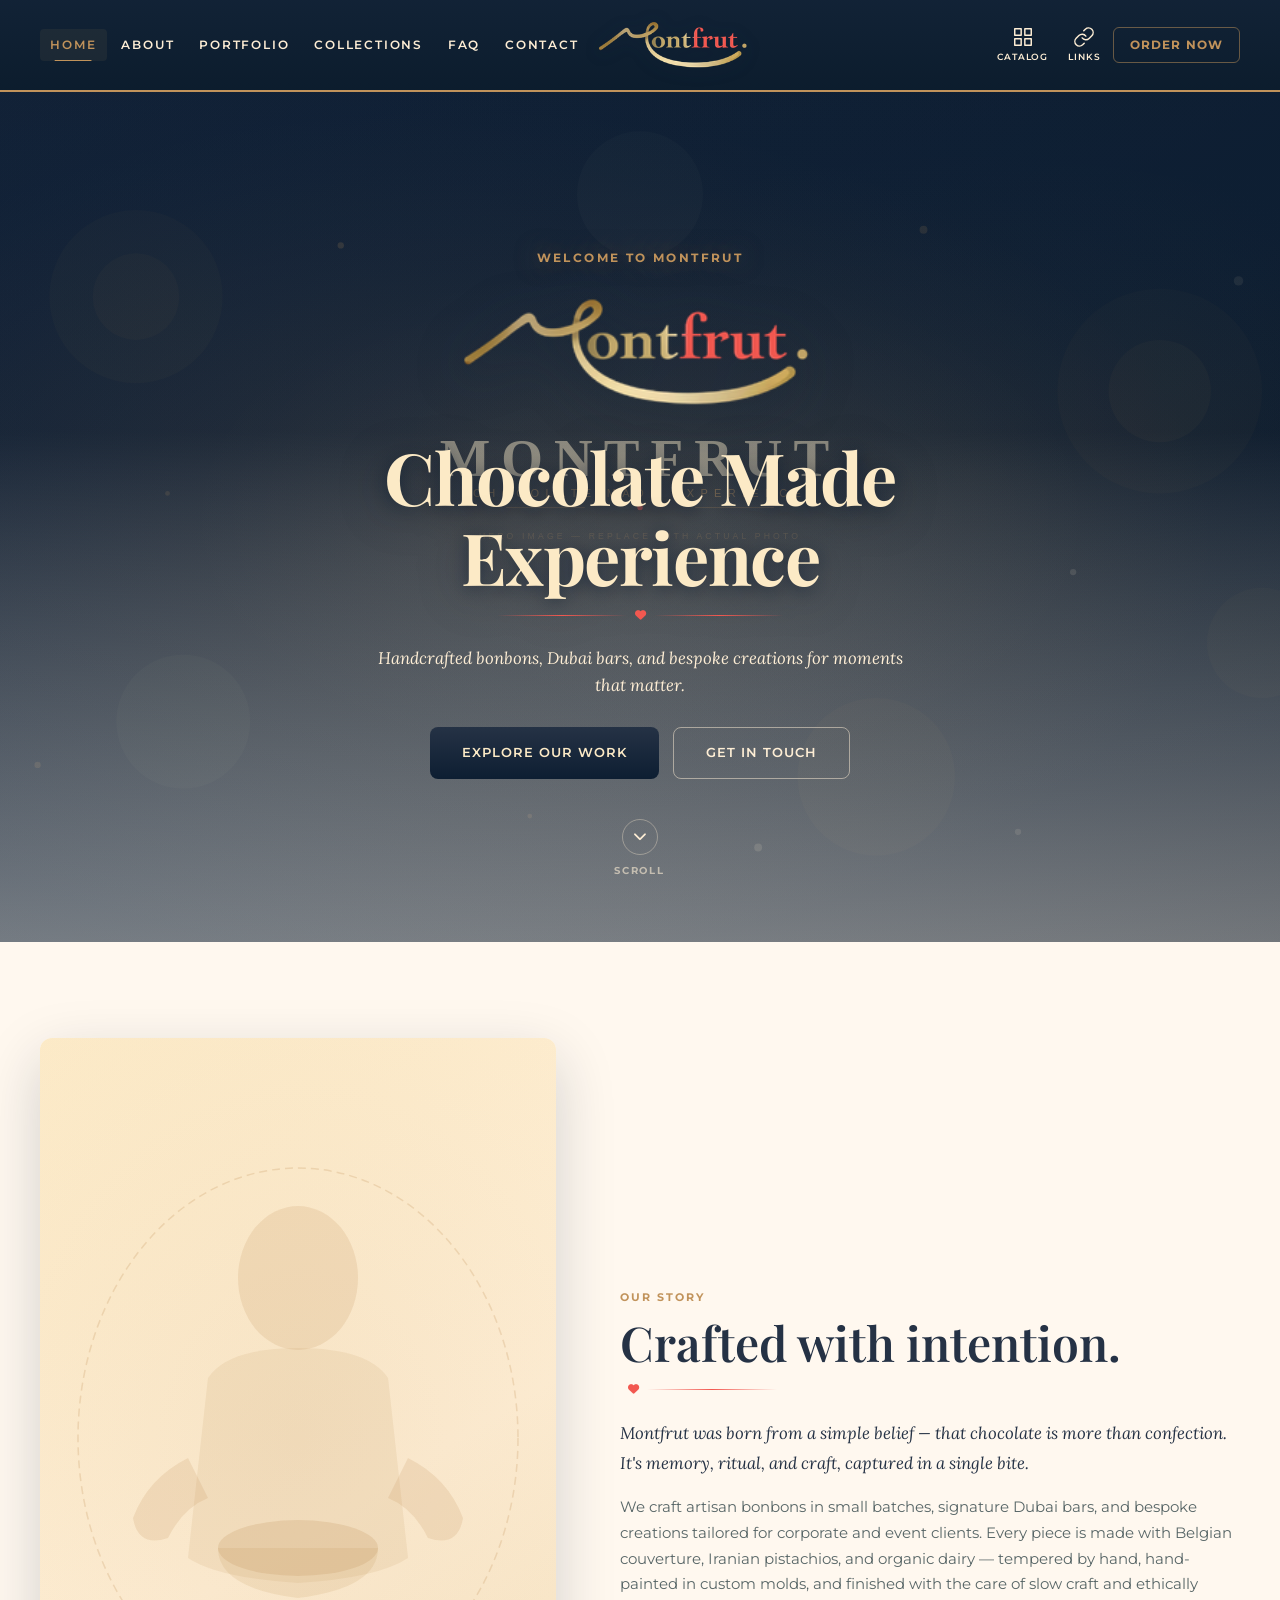
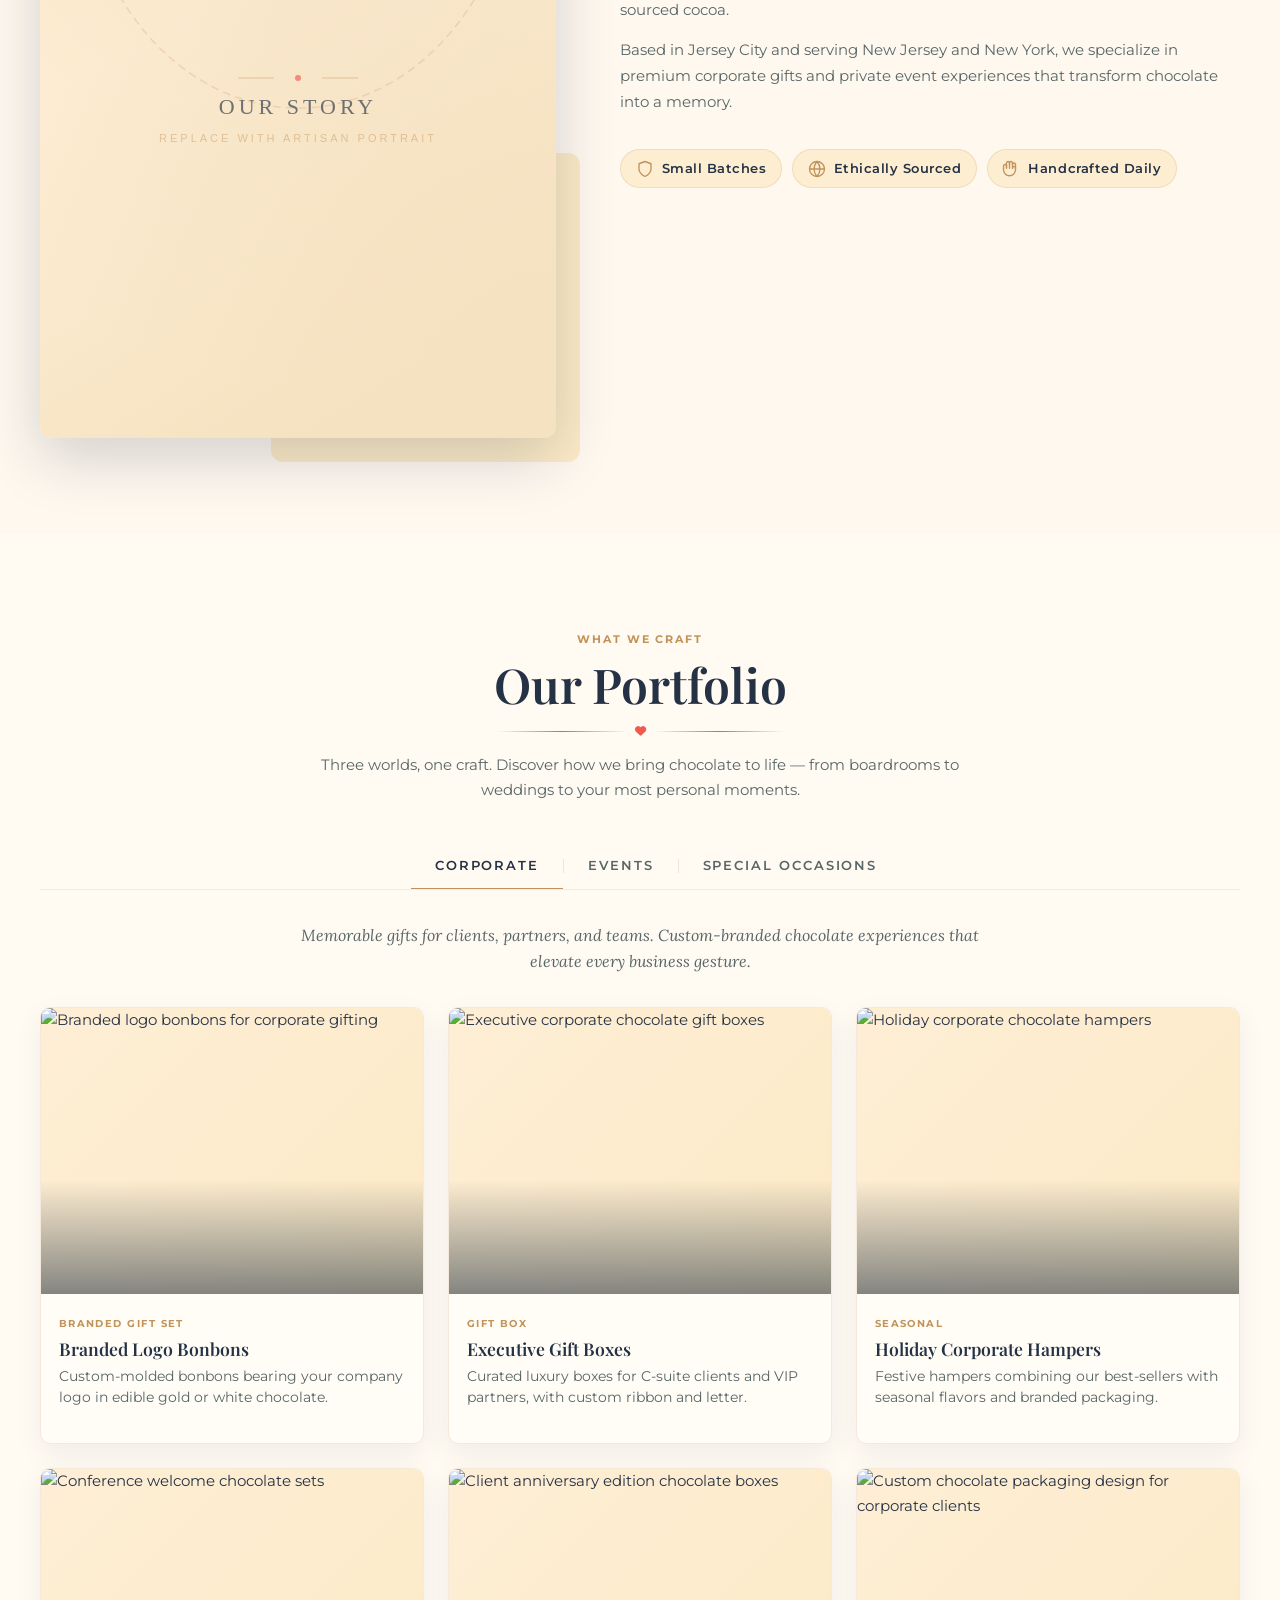
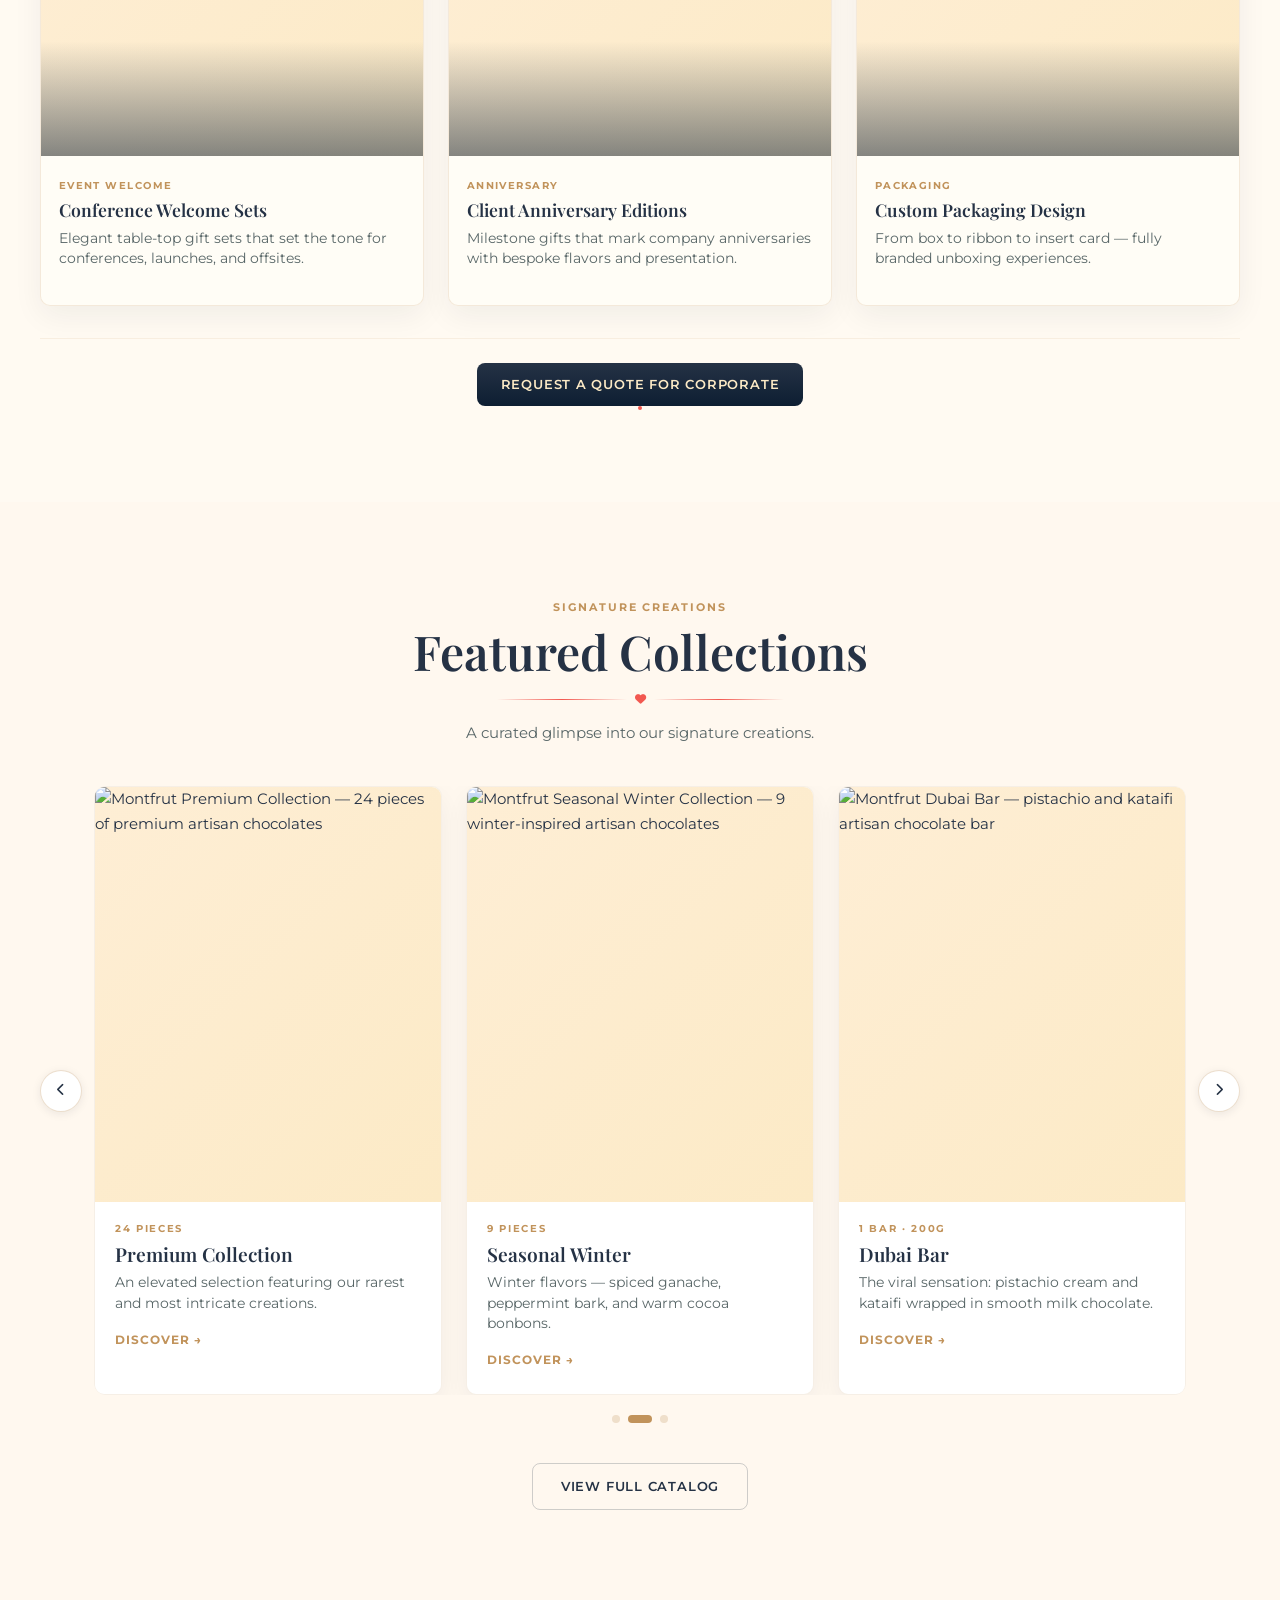
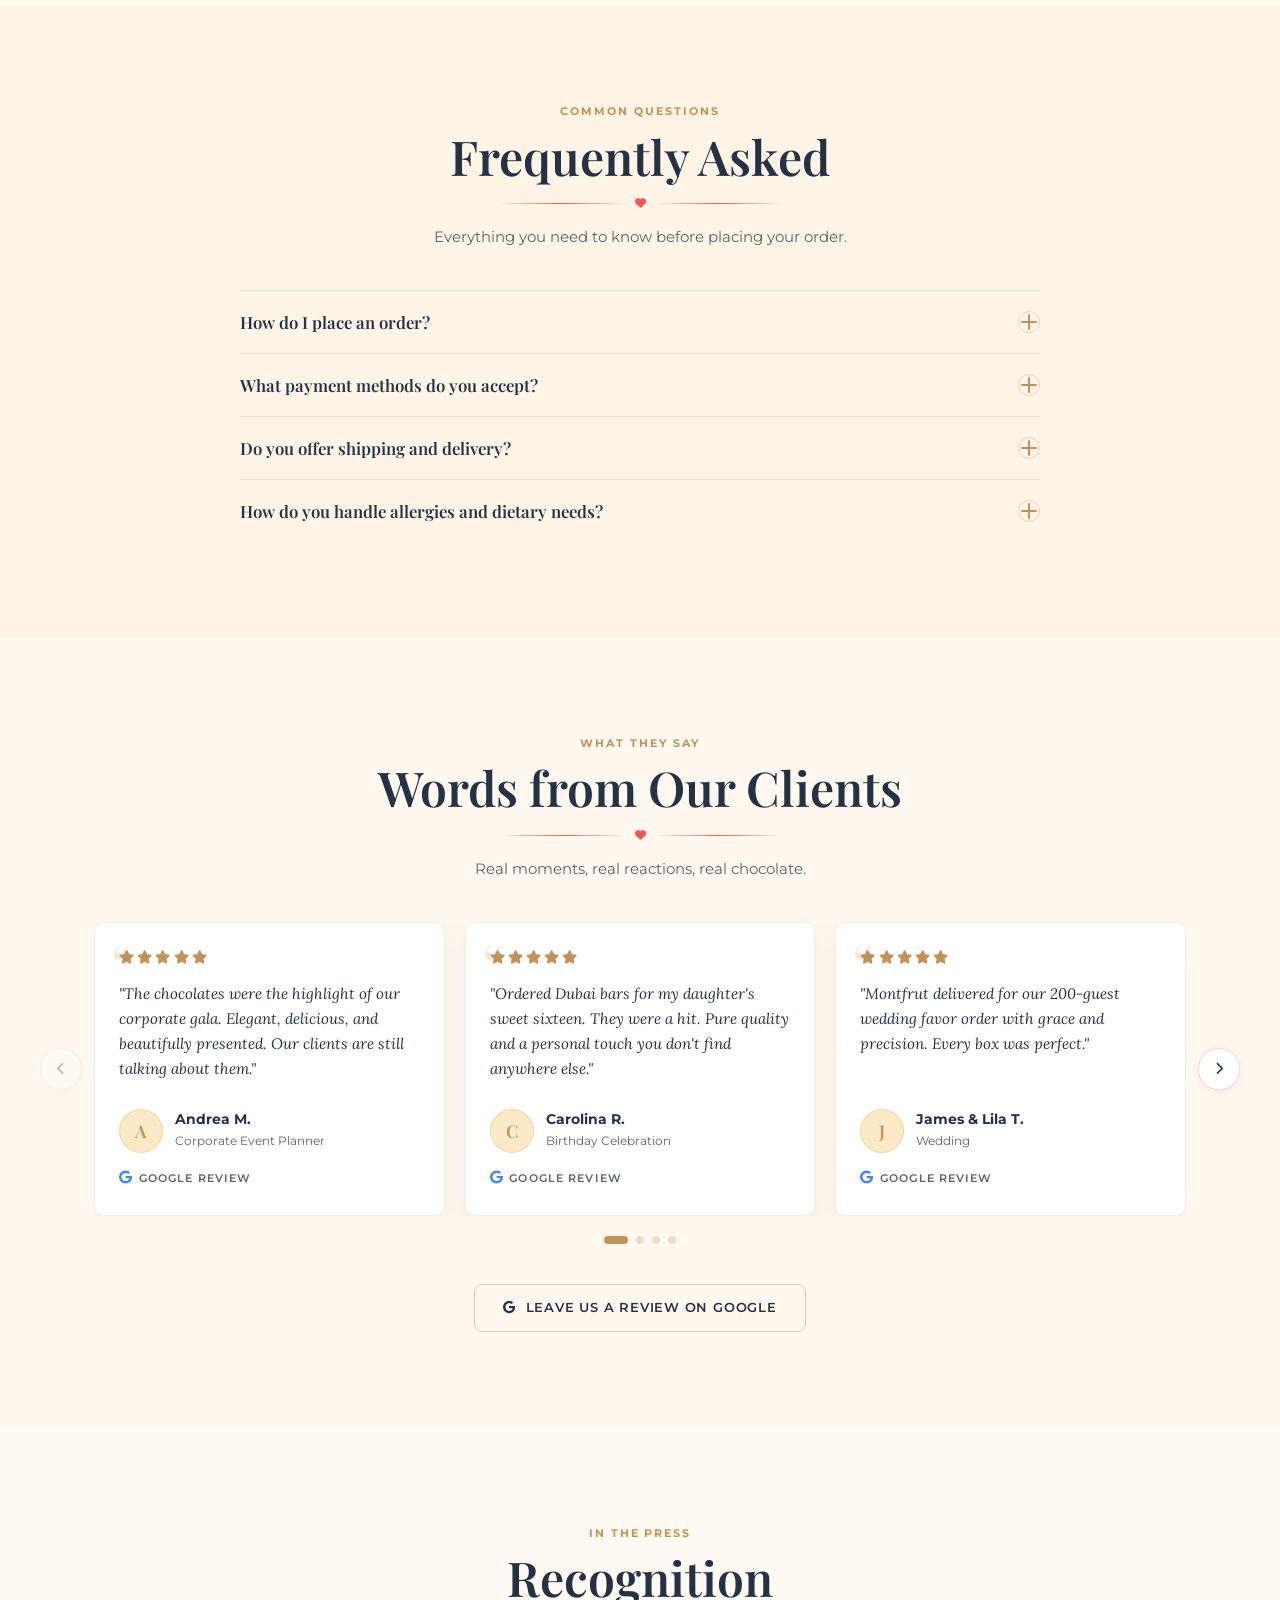
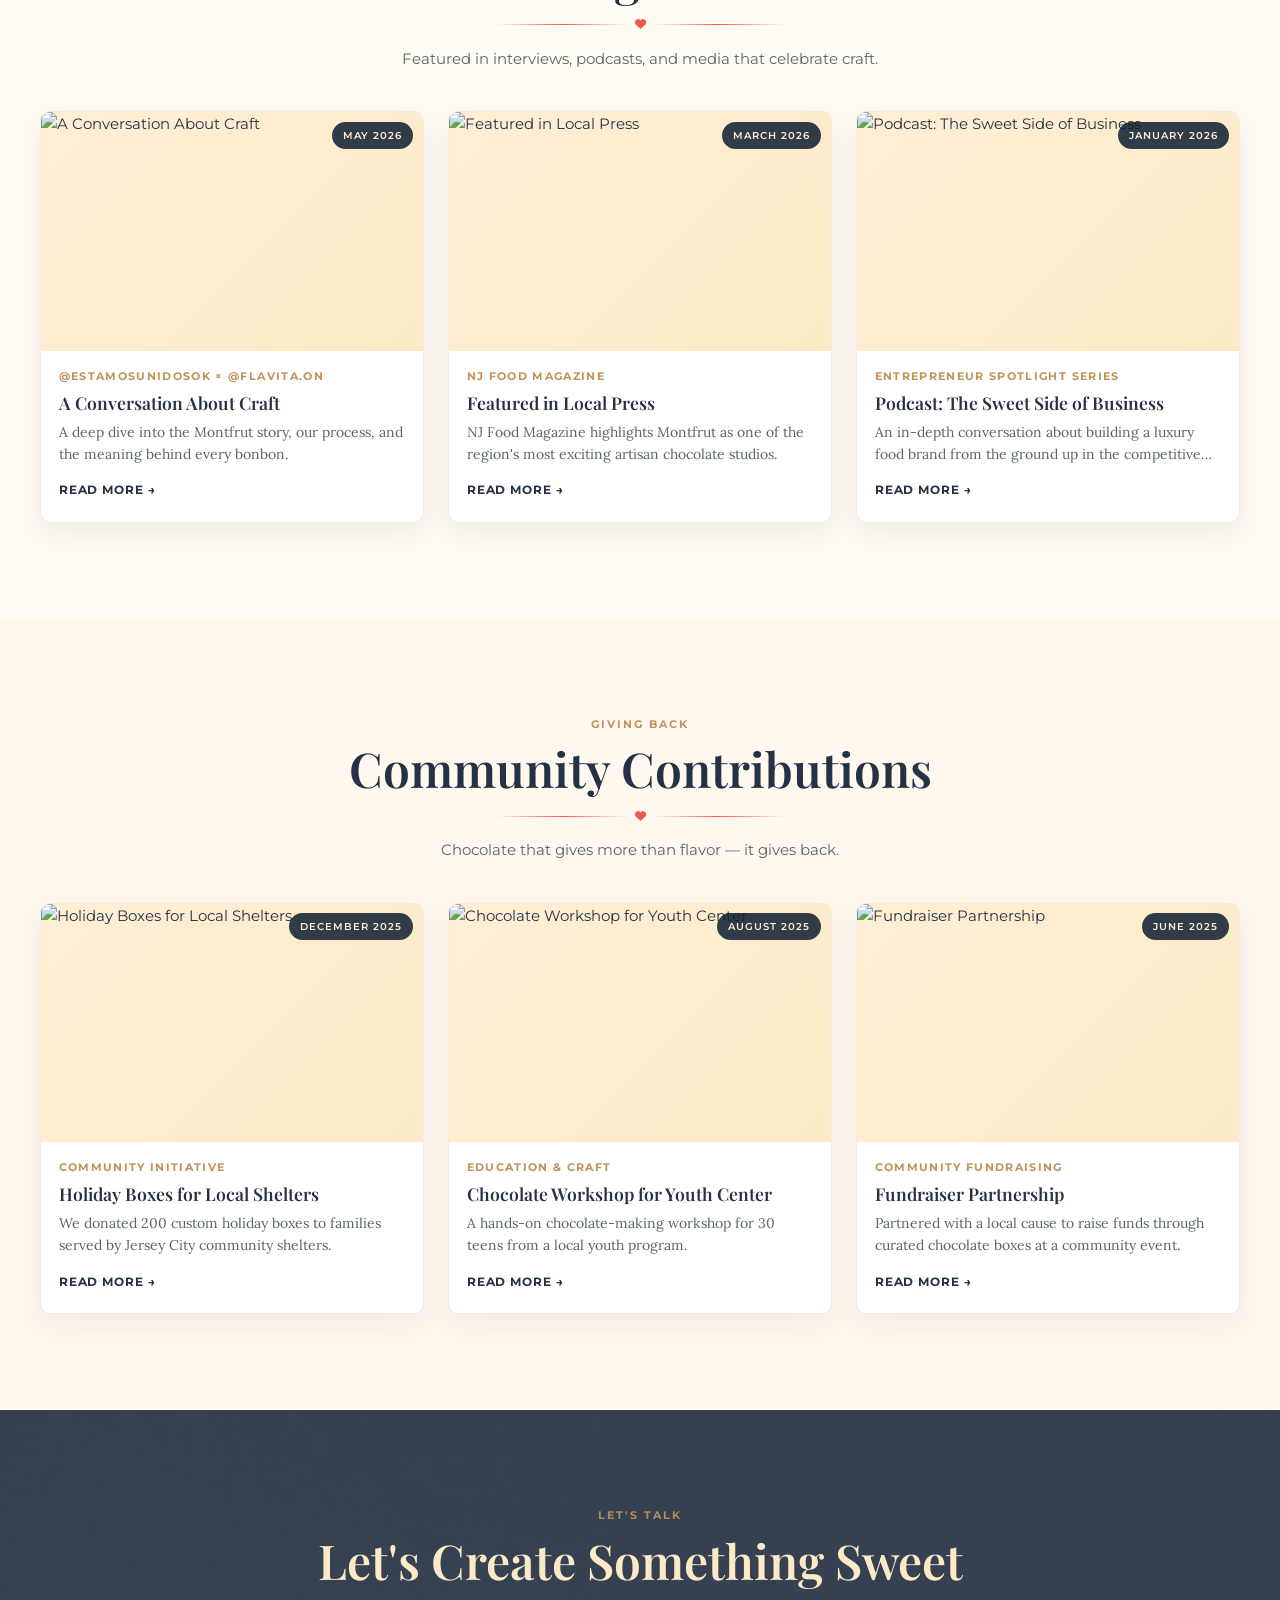
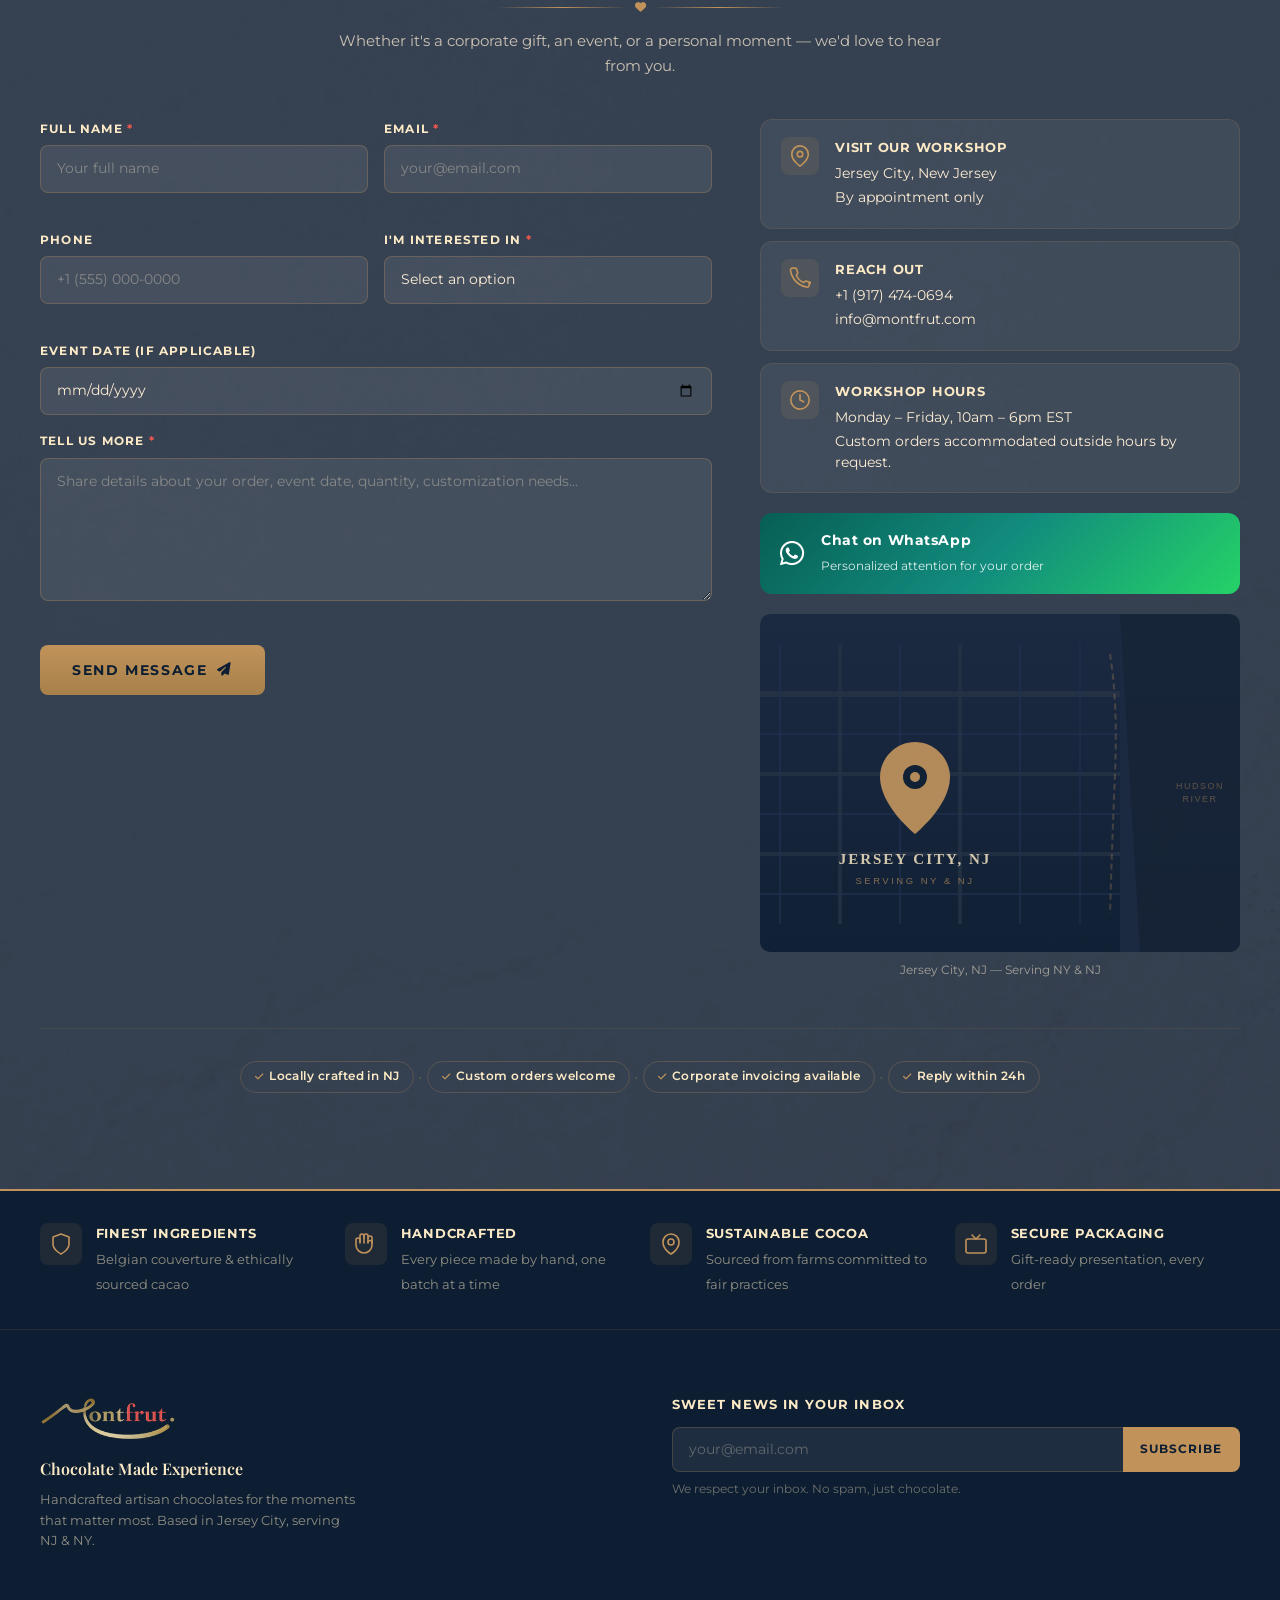
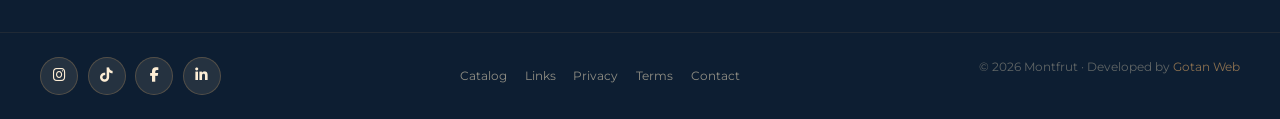
==== commit 0cf9921e: "20260527 - fase 3" ====
--- a/index.html
+++ b/index.html
@@ -31,7 +31,7 @@
   <link rel="icon" type="image/png" href="assets/img/favicon.png">
 
   <!-- === PRELOAD CRITICAL ASSETS === -->
-  <link rel="preload" as="image" href="assets/img/hero-chocolate.jpg" fetchpriority="high">
+  <link rel="preload" as="image" href="assets/img/hero-chocolate.svg" fetchpriority="high">
 
   <!-- === GOOGLE FONTS === -->
   <link rel="preconnect" href="https://fonts.googleapis.com">
@@ -276,7 +276,7 @@
 
       <!-- Background image layer -->
       <div class="hero-bg" aria-hidden="true">
-        <img src="assets/img/hero-chocolate.jpg"
+        <img src="assets/img/hero-chocolate.svg"
              alt=""
              width="1920" height="1080"
              loading="eager"
@@ -339,7 +339,7 @@
           <!-- Image column -->
           <div class="bio-image-wrap reveal">
             <div class="bio-image-frame">
-              <img src="assets/img/bio-portrait.jpg"
+              <img src="assets/img/bio-portrait.svg"
                    alt="Montfrut chocolatier handcrafting artisan bonbons in the Jersey City workshop"
                    width="800" height="1000"
                    loading="lazy"
@@ -414,11 +414,13 @@
           </p>
         </div>
 
-        <!-- Portfolio tabs -->
+        <!-- Portfolio tabs — Bootstrap Tab API with custom styling -->
         <div class="portfolio-tabs-wrap reveal reveal-delay-1">
           <ul class="portfolio-tabs" role="tablist" aria-label="Portfolio categories">
             <li role="presentation">
               <button class="portfolio-tab active" id="tab-corporate" role="tab"
+                      type="button"
+                      data-bs-toggle="tab" data-bs-target="#pane-corporate"
                       aria-selected="true" aria-controls="pane-corporate"
                       data-tab="corporate">
                 Corporate
@@ -427,6 +429,8 @@
             <li class="tab-separator" aria-hidden="true"></li>
             <li role="presentation">
               <button class="portfolio-tab" id="tab-events" role="tab"
+                      type="button"
+                      data-bs-toggle="tab" data-bs-target="#pane-events"
                       aria-selected="false" aria-controls="pane-events"
                       data-tab="events">
                 Events
@@ -435,6 +439,8 @@
             <li class="tab-separator" aria-hidden="true"></li>
             <li role="presentation">
               <button class="portfolio-tab" id="tab-special" role="tab"
+                      type="button"
+                      data-bs-toggle="tab" data-bs-target="#pane-special"
                       aria-selected="false" aria-controls="pane-special"
                       data-tab="special">
                 Special Occasions
@@ -442,10 +448,10 @@
             </li>
           </ul>
 
-          <!-- Tab panes — content is rendered by JS from portfolioItems data -->
-          <div class="portfolio-panes">
-
-            <div class="portfolio-pane active" id="pane-corporate"
+          <!-- Tab panes — Bootstrap tab-content + custom styling -->
+          <div class="portfolio-panes tab-content">
+
+            <div class="portfolio-pane tab-pane fade show active" id="pane-corporate"
                  role="tabpanel" aria-labelledby="tab-corporate" tabindex="0">
               <p class="pane-intro">
                 Memorable gifts for clients, partners, and teams. Custom-branded chocolate experiences that elevate every business gesture.
@@ -460,8 +466,8 @@
               </div>
             </div>
 
-            <div class="portfolio-pane" id="pane-events"
-                 role="tabpanel" aria-labelledby="tab-events" tabindex="0" hidden>
+            <div class="portfolio-pane tab-pane fade" id="pane-events"
+                 role="tabpanel" aria-labelledby="tab-events" tabindex="0">
               <p class="pane-intro">
                 From intimate gatherings to grand celebrations, our chocolates become the centerpiece of unforgettable moments.
               </p>
@@ -475,8 +481,8 @@
               </div>
             </div>
 
-            <div class="portfolio-pane" id="pane-special"
-                 role="tabpanel" aria-labelledby="tab-special" tabindex="0" hidden>
+            <div class="portfolio-pane tab-pane fade" id="pane-special"
+                 role="tabpanel" aria-labelledby="tab-special" tabindex="0">
               <p class="pane-intro">
                 Birthdays, milestones, and the everyday luxuries worth marking. Chocolates that say what words can't.
               </p>
@@ -965,7 +971,7 @@
 
             <!-- Static map -->
             <div class="contact-map-wrap">
-              <img src="assets/img/map-jc.jpg"
+              <img src="assets/img/map-jc.svg"
                    alt="Map showing Jersey City, New Jersey — Montfrut workshop location"
                    width="600" height="338"
                    loading="lazy"
--- a/css/styles.css
+++ b/css/styles.css
@@ -411,7 +411,11 @@
   height: 2px;
   background: var(--almond-cream);
   border-radius: 2px;
-  transition: background var(--transition-fast);
+  transform-origin: center;
+  transition:
+    transform var(--transition-med),
+    opacity var(--transition-fast),
+    background var(--transition-fast);
 }
 
 .hamburger-btn:hover {
@@ -422,6 +426,20 @@
   background: var(--desert-sand);
 }
 
+/* Hamburger → X animation when offcanvas is open */
+.hamburger-btn.is-open span:nth-child(1) {
+  transform: translateY(7px) rotate(45deg);
+}
+
+.hamburger-btn.is-open span:nth-child(2) {
+  opacity: 0;
+  transform: scaleX(0);
+}
+
+.hamburger-btn.is-open span:nth-child(3) {
+  transform: translateY(-7px) rotate(-45deg);
+}
+
 /* Desktop nav links */
 .header-nav {
   display: flex;
@@ -430,6 +448,7 @@
 }
 
 .nav-link-custom {
+  position: relative;
   font-family: var(--font-ui);
   font-size: 0.75rem;
   font-weight: 600;
@@ -441,10 +460,30 @@
   transition: color var(--transition-fast), background var(--transition-fast);
 }
 
+/* Underline micro-animation — scales in from center on hover/active */
+.nav-link-custom::after {
+  content: '';
+  position: absolute;
+  bottom: 0;
+  left: 50%;
+  width: 55%;
+  height: 1.5px;
+  background: var(--desert-sand);
+  transform: translateX(-50%) scaleX(0);
+  transform-origin: center;
+  transition: transform var(--transition-fast);
+  border-radius: 1px;
+}
+
 .nav-link-custom:hover,
 .nav-link-custom.active {
   color: var(--desert-sand);
   background: rgba(193, 147, 91, 0.08);
+}
+
+.nav-link-custom:hover::after,
+.nav-link-custom.active::after {
+  transform: translateX(-50%) scaleX(1);
 }
 
 /* Center: Logo */
@@ -554,12 +593,16 @@
   border-radius: 50%;
   color: var(--almond-cream);
   font-size: 1.1rem;
-  transition: background var(--transition-fast), color var(--transition-fast);
+  transition:
+    background var(--transition-fast),
+    color var(--transition-fast),
+    transform var(--transition-med);
 }
 
 .btn-close-offcanvas:hover {
   background: rgba(193, 147, 91, 0.15);
   color: var(--desert-sand);
+  transform: rotate(90deg);
 }
 
 .offcanvas-body {
@@ -585,7 +628,12 @@
   letter-spacing: 0.12em;
   text-transform: uppercase;
   color: var(--almond-cream);
-  transition: background var(--transition-fast), color var(--transition-fast), padding-left var(--transition-fast);
+  box-shadow: inset 2px 0 0 transparent;
+  transition:
+    background var(--transition-fast),
+    color var(--transition-fast),
+    padding-left var(--transition-fast),
+    box-shadow var(--transition-fast);
   text-decoration: none;
 }
 
@@ -593,12 +641,14 @@
   width: 18px;
   color: var(--desert-sand);
   font-size: 0.9rem;
+  flex-shrink: 0;
 }
 
 .offcanvas-nav-link:hover {
   background: rgba(193, 147, 91, 0.08);
   color: var(--desert-sand);
   padding-left: 1.75rem;
+  box-shadow: inset 2px 0 0 var(--desert-sand);
 }
 
 .offcanvas-footer {
@@ -910,12 +960,13 @@
 
 .hero-eyebrow {
   font-family: var(--font-ui);
-  font-size: 0.6875rem;
+  font-size: 0.75rem;
   font-weight: 700;
   letter-spacing: 0.2em;
   text-transform: uppercase;
   color: var(--desert-sand);
   margin-bottom: 1.25rem;
+  text-shadow: 0 0 24px rgba(193, 147, 91, 0.5);
 }
 
 .hero-logo {
@@ -929,6 +980,9 @@
 .hero-title {
   color: var(--vanilla-cream);
   margin-bottom: 0;
+  text-shadow:
+    0 2px 16px rgba(13, 30, 50, 0.55),
+    0 6px 48px rgba(13, 30, 50, 0.35);
 }
 
 .hero-subtitle {
@@ -955,15 +1009,19 @@
   display: flex;
   flex-direction: column;
   align-items: center;
-  gap: 0.35rem;
+  gap: 0.5rem;
 }
 
 .scroll-arrow {
   display: flex;
   align-items: center;
   justify-content: center;
+  width: 36px;
+  height: 36px;
+  border: 1px solid rgba(254, 238, 213, 0.35);
+  border-radius: 50%;
   color: var(--almond-cream);
-  font-size: 1.1rem;
+  font-size: 0.85rem;
   animation: bounce-soft 1.8s ease infinite;
 }
 
@@ -979,7 +1037,7 @@
 /* Hero entry animations (stagger via CSS custom property) */
 .anim-entry {
   opacity: 0;
-  animation: fadeSlideUp 0.6s ease forwards;
+  animation: fadeSlideUp 0.75s cubic-bezier(0.16, 1, 0.3, 1) forwards;
   animation-delay: var(--delay, 0ms);
 }
 
@@ -1027,6 +1085,7 @@
   width: 100%;
   aspect-ratio: 3 / 2;
   object-fit: cover;
+  object-position: center top;
   border-radius: var(--card-radius);
   box-shadow: 0 20px 60px rgba(13, 30, 50, 0.18);
 }
@@ -1051,7 +1110,7 @@
   font-family: var(--font-accent);
   font-style: italic;
   font-size: 1rem;
-  line-height: 1.7;
+  line-height: 1.75;
   color: var(--color-text-primary);
   margin-top: 0.5rem;
   margin-bottom: 1rem;
@@ -1059,6 +1118,7 @@
 
 .bio-body {
   font-size: 0.9375rem;
+  line-height: 1.72;
   color: var(--color-text-muted);
   margin-bottom: 0.9rem;
 }
@@ -1084,6 +1144,16 @@
   font-size: 0.8rem;
   font-weight: 600;
   letter-spacing: 0.04em;
+  transition:
+    background var(--transition-fast),
+    border-color var(--transition-fast),
+    transform var(--transition-fast);
+}
+
+.value-pill:hover {
+  background: rgba(252, 234, 198, 0.95);
+  border-color: rgba(193, 147, 91, 0.42);
+  transform: translateY(-1px);
 }
 
 .value-pill svg {
@@ -1268,6 +1338,63 @@
   margin-top: 1rem;
   padding-top: 1.5rem;
   border-top: 1px solid rgba(193, 147, 91, 0.12);
+}
+
+/* ---- Bootstrap Tab API compatibility overrides ---- */
+
+/*
+ * Bootstrap sets .tab-content > .tab-pane { display: none }
+ * and .tab-content > .active { display: block }.
+ * We override the fade timing to match our design system.
+ */
+.portfolio-panes.tab-content > .portfolio-pane.tab-pane {
+  /* Bootstrap's default display:none is correct — leave it */
+}
+
+.portfolio-pane.tab-pane.fade {
+  transition: opacity 0.32s ease, transform 0.32s ease;
+  transform: translateY(6px);
+}
+
+.portfolio-pane.tab-pane.fade.show {
+  opacity: 1;
+  transform: translateY(0);
+}
+
+/* Respect reduced motion */
+@media (prefers-reduced-motion: reduce) {
+  .portfolio-pane.tab-pane.fade {
+    transition: none;
+    transform: none;
+  }
+}
+
+/* Active tab: subtle indicator pip above the underline */
+.portfolio-tab.active::before {
+  content: '';
+  position: absolute;
+  bottom: -4px;
+  left: 50%;
+  transform: translateX(-50%);
+  width: 4px;
+  height: 4px;
+  border-radius: 50%;
+  background: var(--fiery-coral);
+}
+
+/* Portfolio card: golden border glow on hover */
+.portfolio-card:hover {
+  border-color: rgba(193, 147, 91, 0.38);
+}
+
+/* Portfolio card body — subtle lift on hover */
+.portfolio-card:hover .portfolio-card__body {
+  transform: translateY(-1px);
+  transition: transform var(--transition-med);
+}
+
+.portfolio-card__body {
+  transition: transform var(--transition-med);
 }
 
 
@@ -2586,6 +2713,20 @@
     padding-inline: 1.5rem;
   }
 
+  /* Header tablet height */
+  .site-header {
+    height: var(--header-h-tablet);
+  }
+
+  .header-logo {
+    height: 48px;
+  }
+
+  /* Hero padding compensates taller tablet header */
+  #hero {
+    padding-top: var(--header-h-tablet);
+  }
+
   /* Ornament lines wider */
   .ornament-line {
     max-width: 130px;
@@ -2663,8 +2804,16 @@
     min-height: 88vh;
   }
 
+  .hero-content {
+    padding: 4rem 2rem;
+  }
+
   .hero-logo {
     max-width: 360px;
+  }
+
+  .hero-subtitle {
+    font-size: 1.05rem;
   }
 
   /* Bio: 2-column grid */
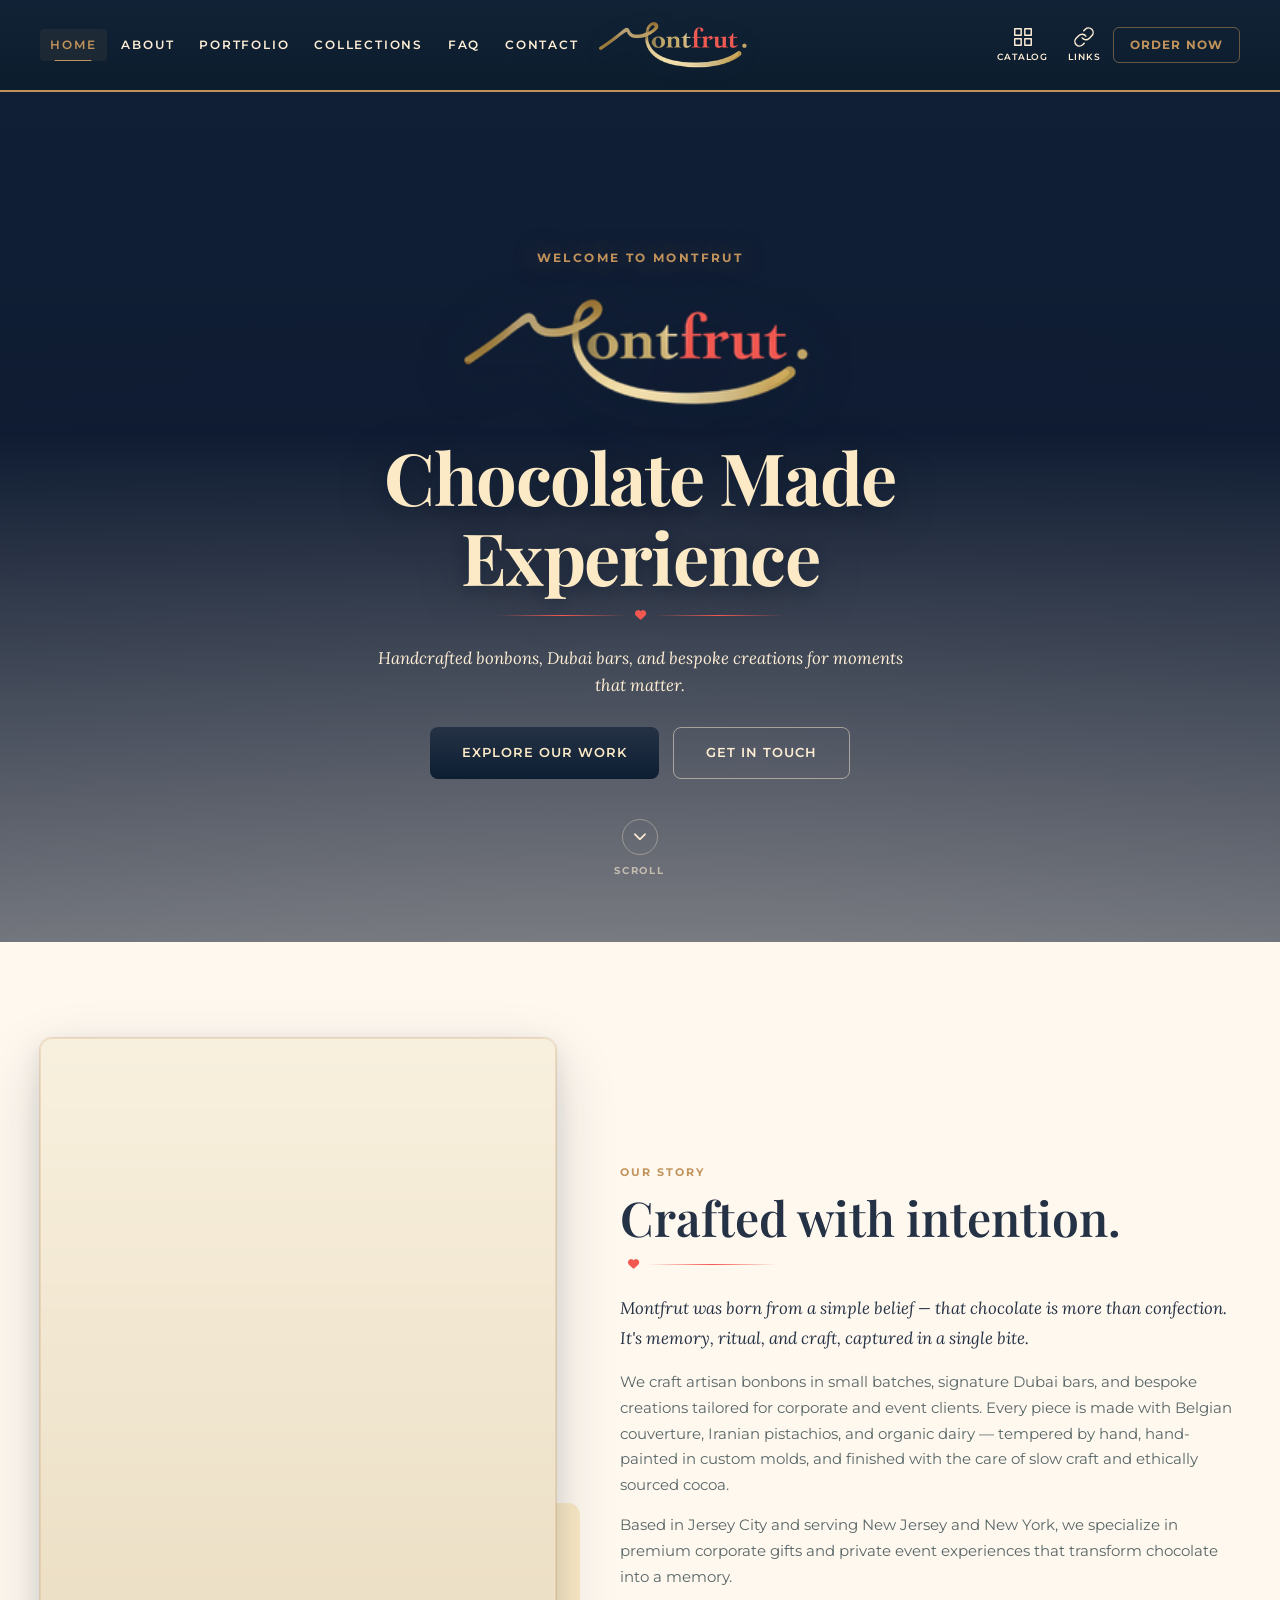
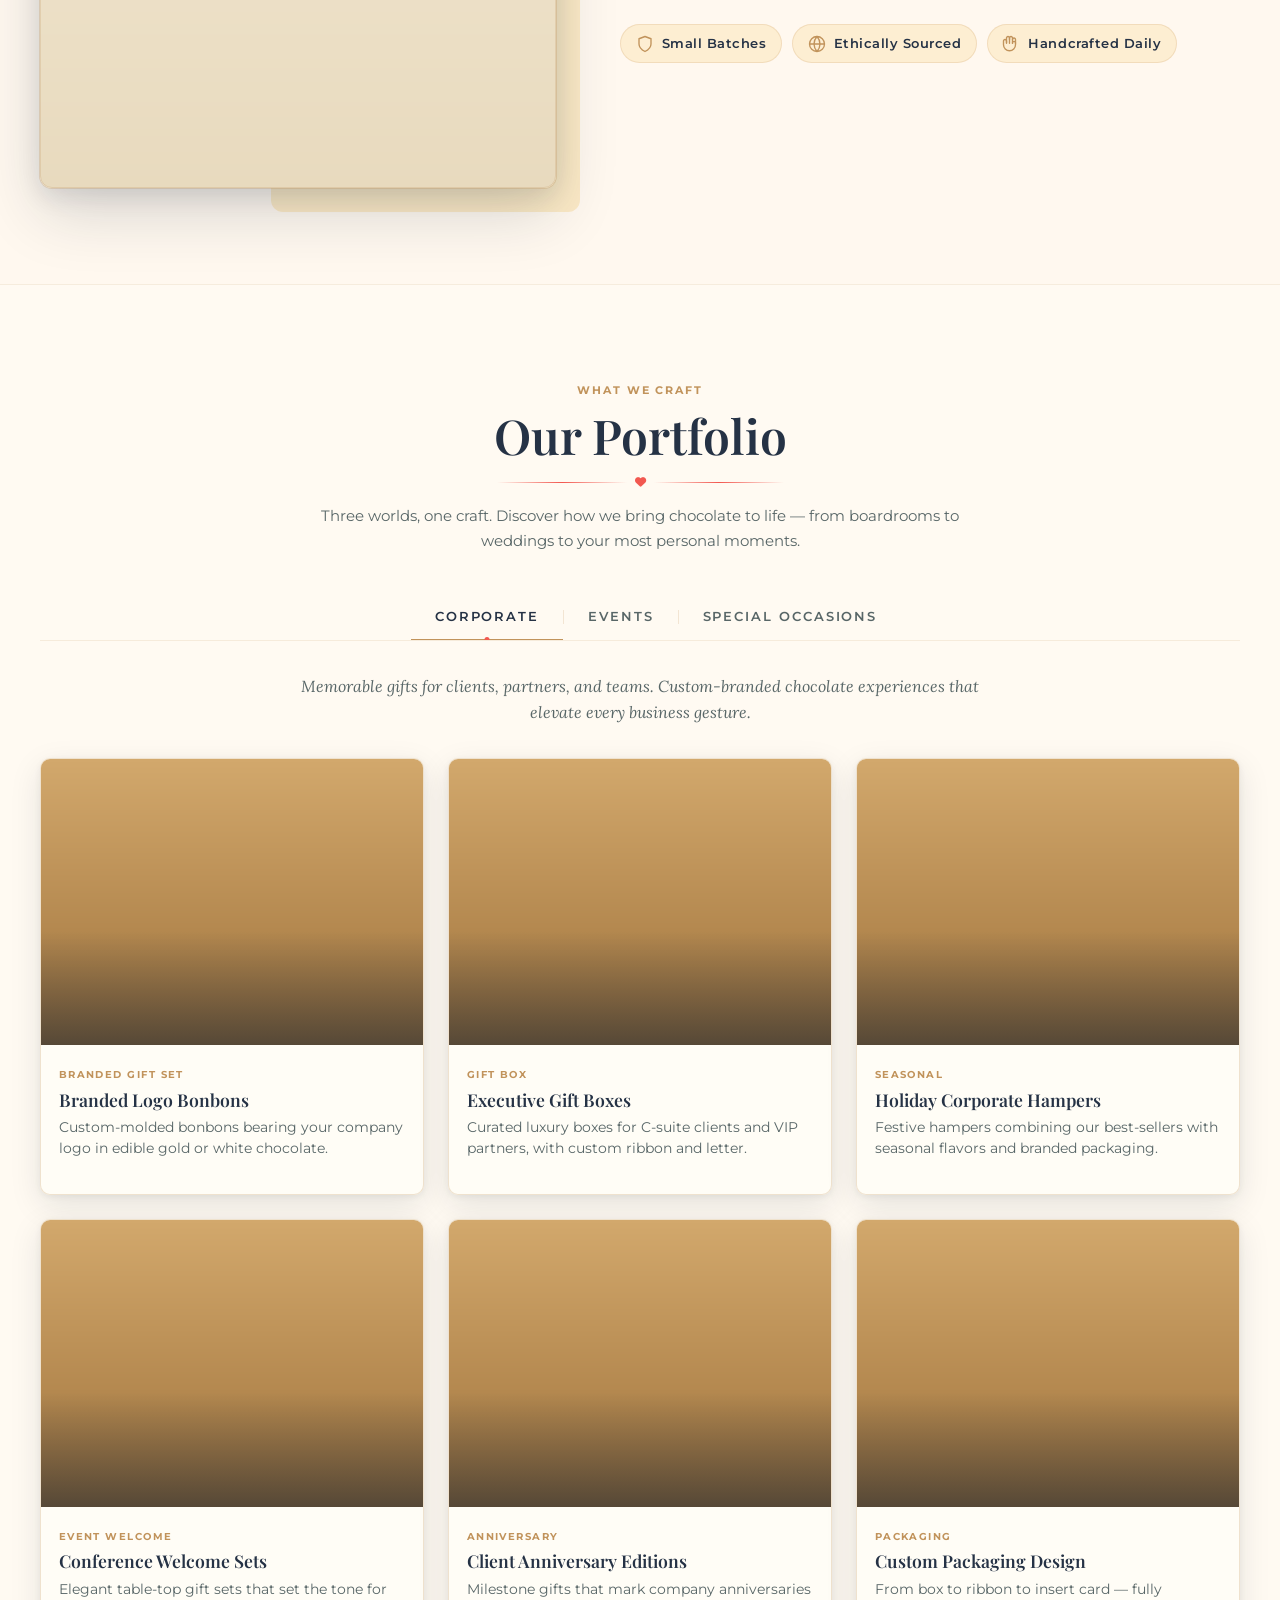
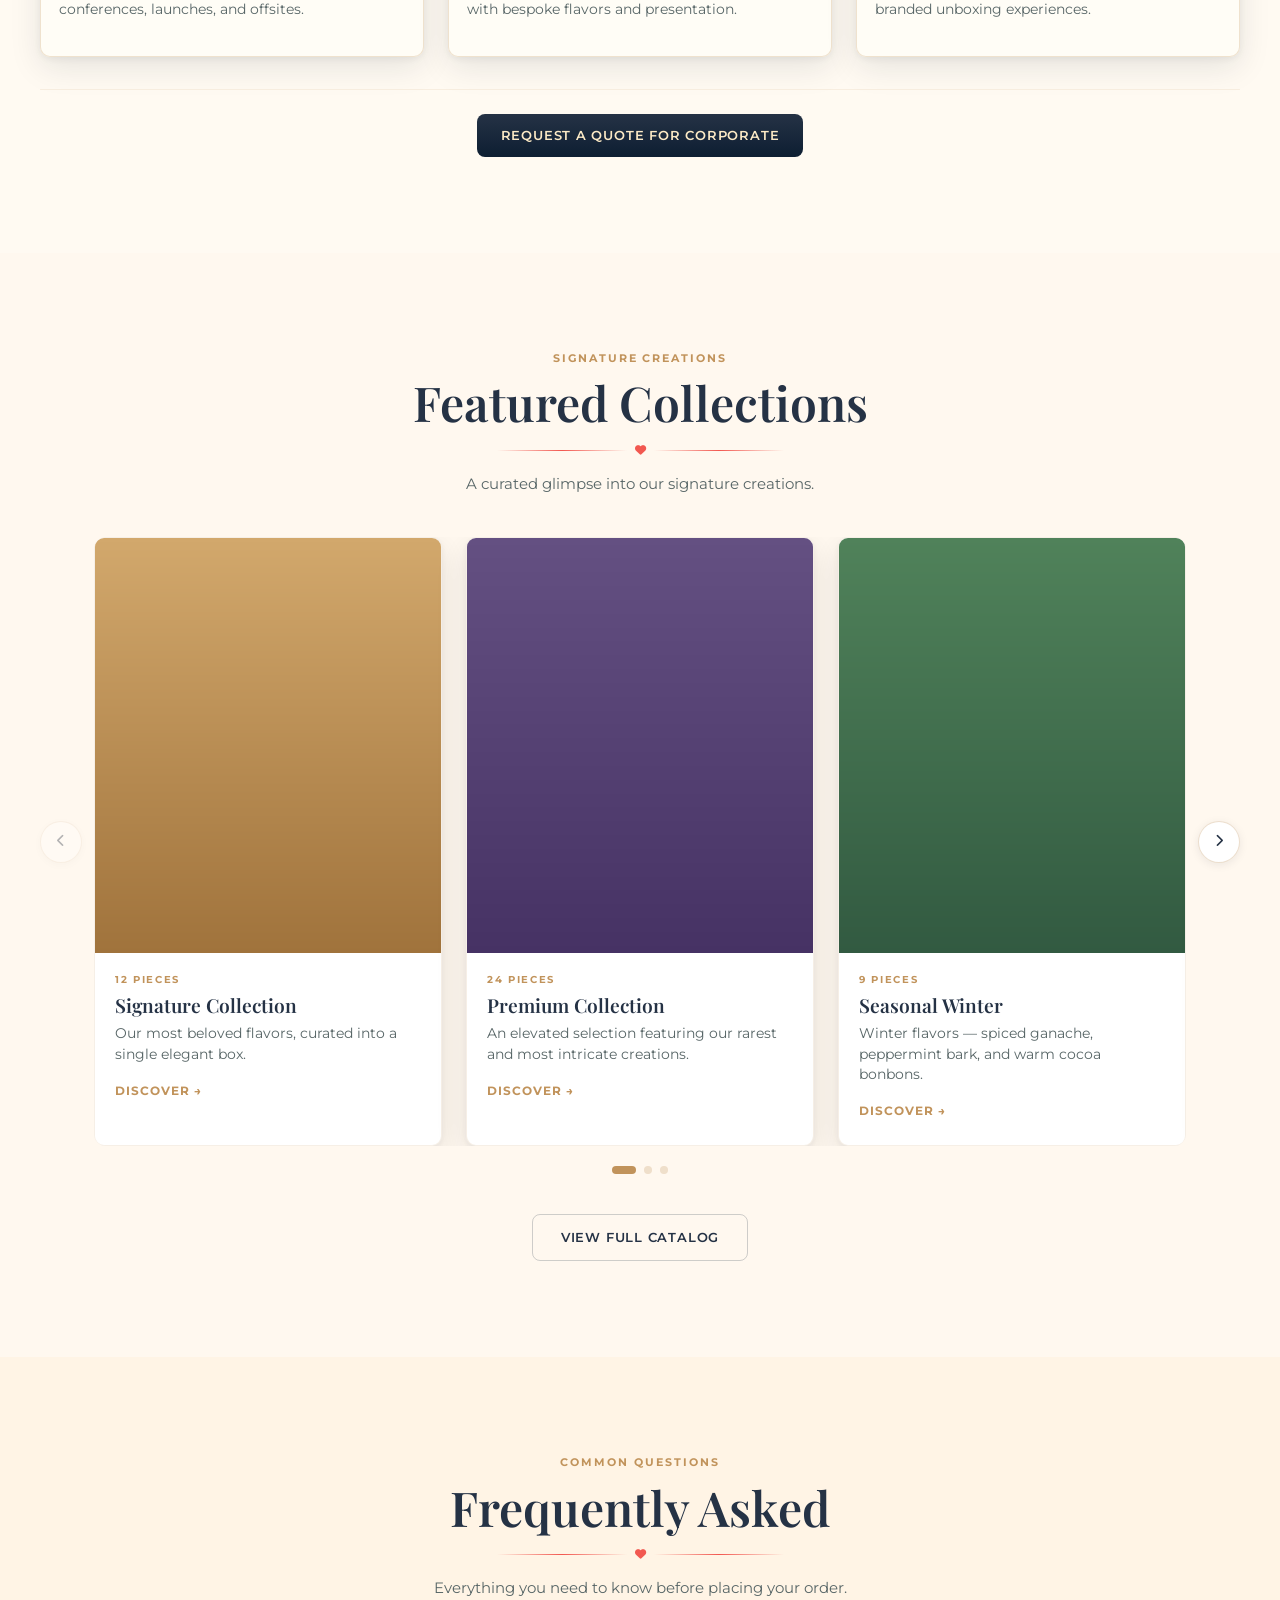
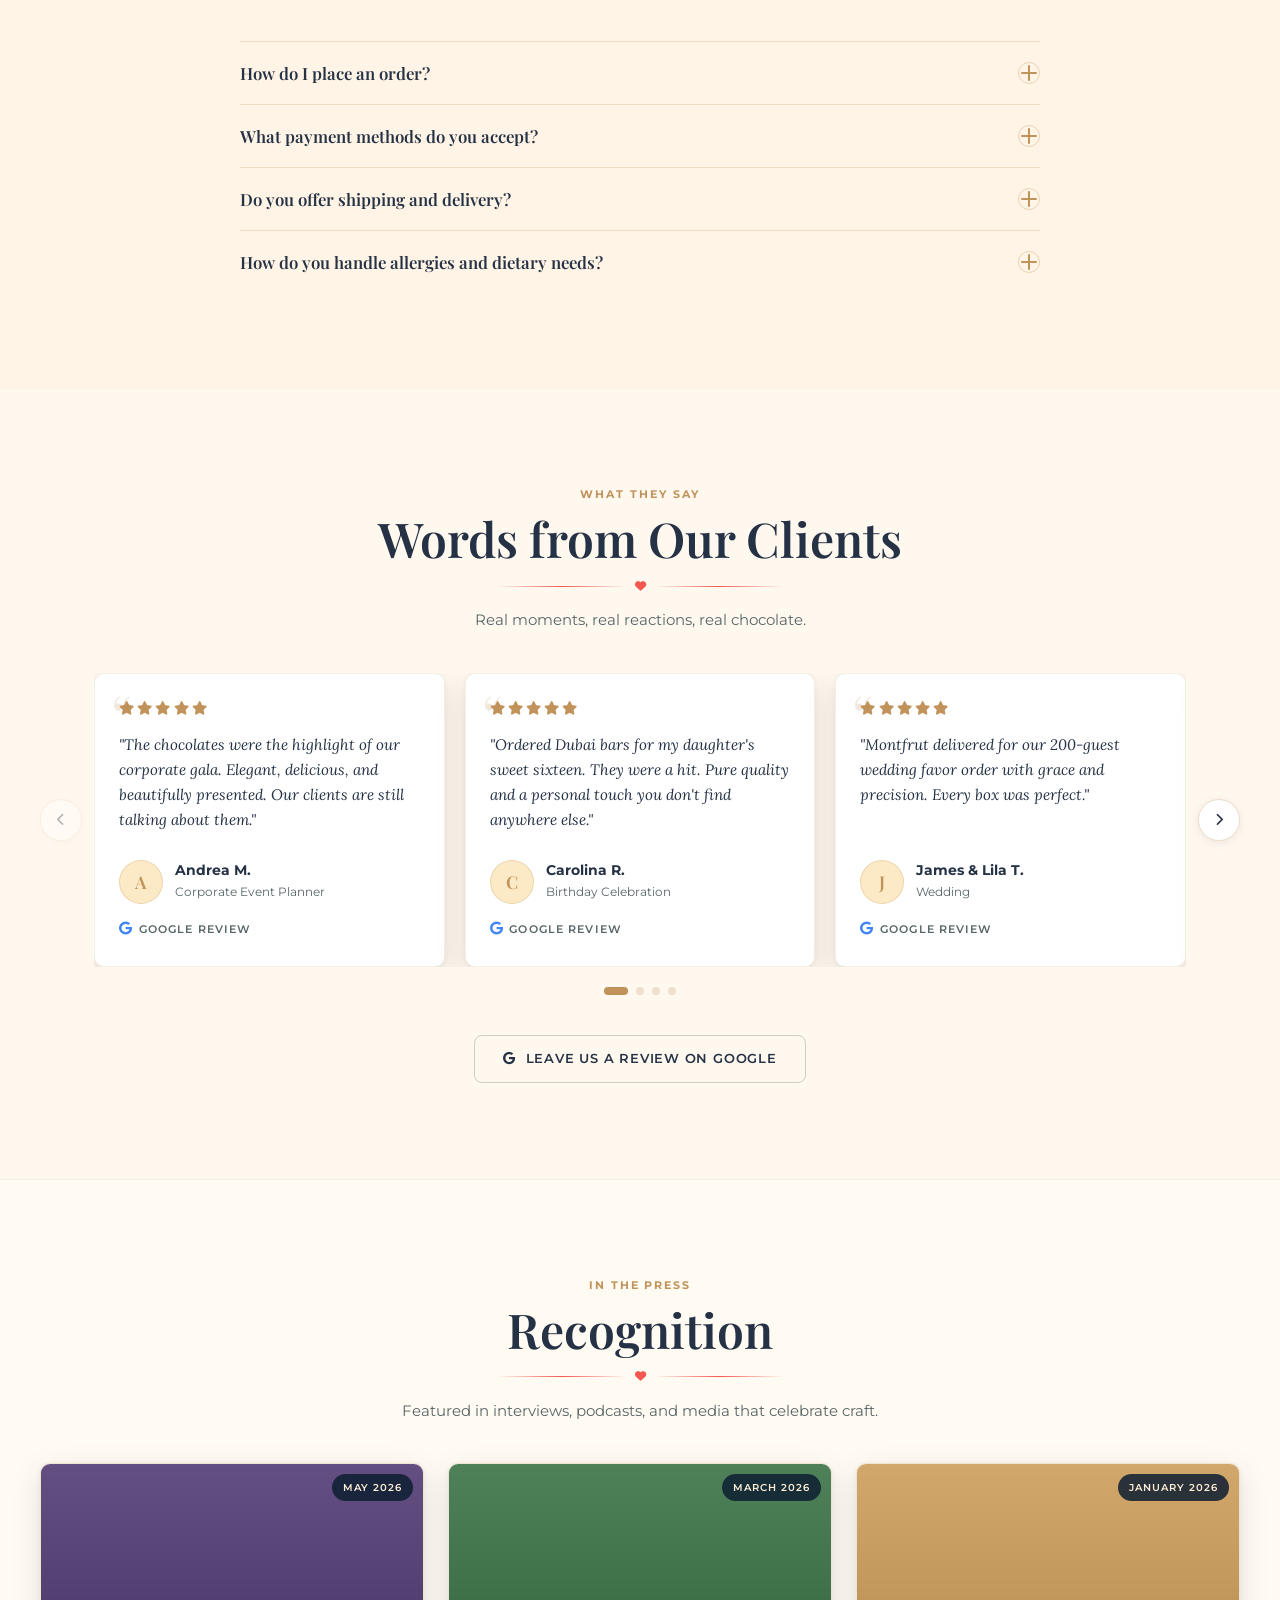
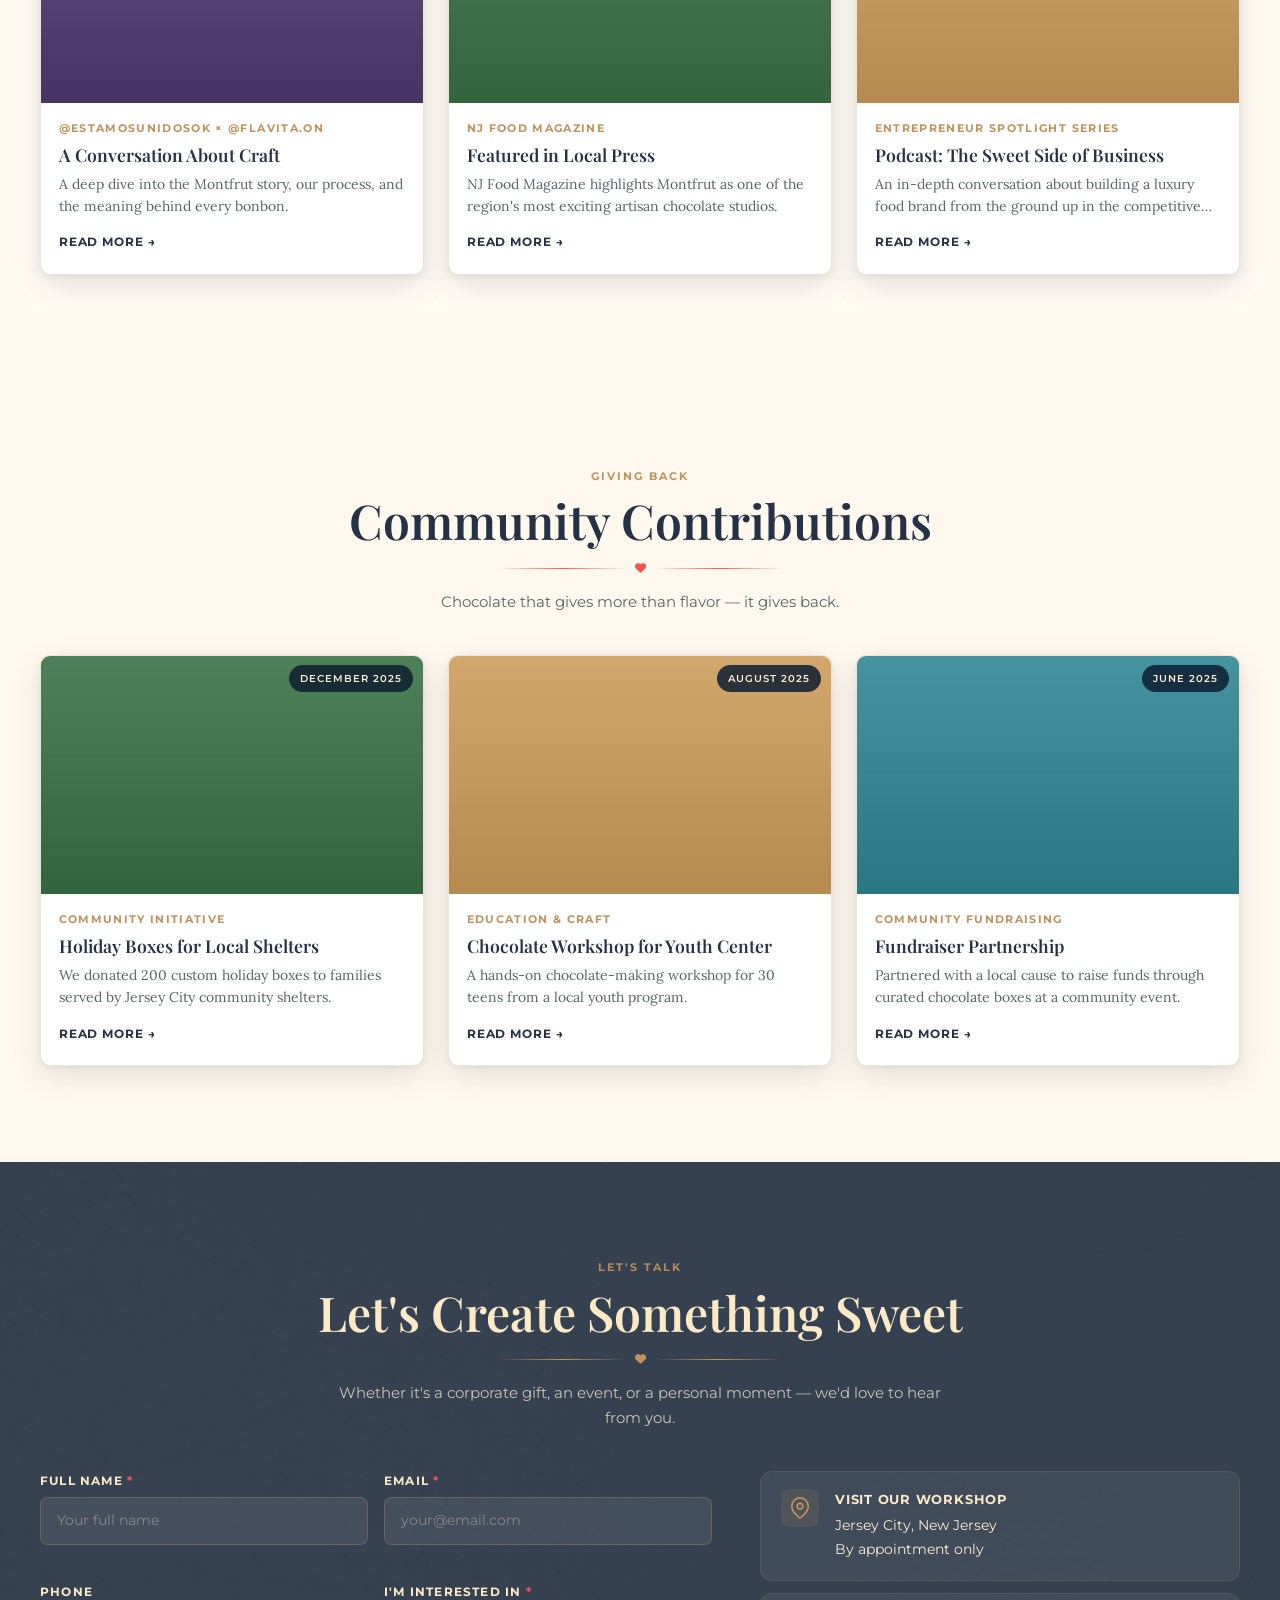
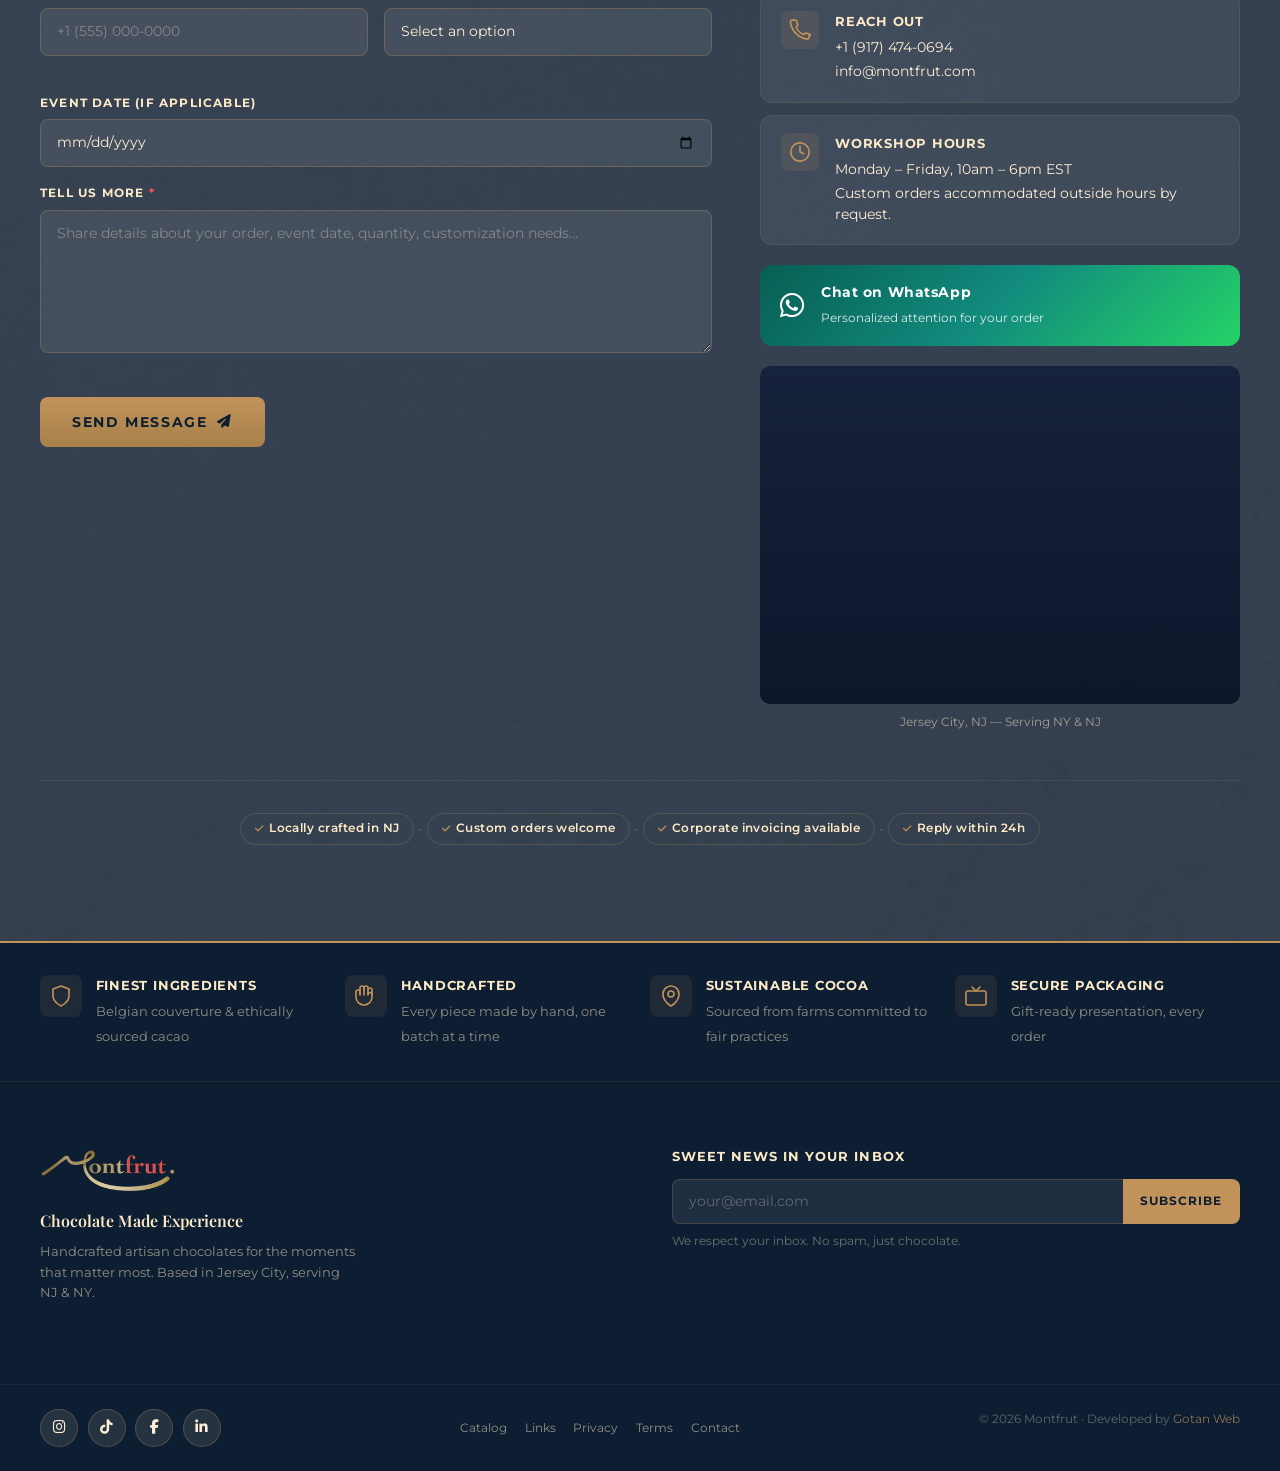
==== commit 1f358f22: "20260527 - fase 3 critic" ====
--- a/index.html
+++ b/index.html
@@ -31,7 +31,7 @@
   <link rel="icon" type="image/png" href="assets/img/favicon.png">
 
   <!-- === PRELOAD CRITICAL ASSETS === -->
-  <link rel="preload" as="image" href="assets/img/hero-chocolate.svg" fetchpriority="high">
+  <link rel="preload" as="image" href="assets/img/hero-chocolate.png" fetchpriority="high">
 
   <!-- === GOOGLE FONTS === -->
   <link rel="preconnect" href="https://fonts.googleapis.com">
@@ -276,9 +276,9 @@
 
       <!-- Background image layer -->
       <div class="hero-bg" aria-hidden="true">
-        <img src="assets/img/hero-chocolate.svg"
+        <img src="assets/img/hero-chocolate.png"
              alt=""
-             width="1920" height="1080"
+             width="1200" height="630"
              loading="eager"
              fetchpriority="high"
              class="hero-bg__img">
@@ -339,9 +339,9 @@
           <!-- Image column -->
           <div class="bio-image-wrap reveal">
             <div class="bio-image-frame">
-              <img src="assets/img/bio-portrait.svg"
+              <img src="assets/img/bio-portrait.png"
                    alt="Montfrut chocolatier handcrafting artisan bonbons in the Jersey City workshop"
-                   width="800" height="1000"
+                   width="600" height="750"
                    loading="lazy"
                    class="bio-portrait">
               <div class="bio-image-decor" aria-hidden="true"></div>
@@ -971,7 +971,7 @@
 
             <!-- Static map -->
             <div class="contact-map-wrap">
-              <img src="assets/img/map-jc.svg"
+              <img src="assets/img/map-jc.png"
                    alt="Map showing Jersey City, New Jersey — Montfrut workshop location"
                    width="600" height="338"
                    loading="lazy"
--- a/css/styles.css
+++ b/css/styles.css
@@ -50,9 +50,9 @@
   /* --- Card system --- */
   --card-radius:       12px;
   --card-radius-sm:    10px;
-  --card-shadow:       0 10px 30px rgba(13, 30, 50, 0.06), inset 0 1px 0 rgba(255, 255, 255, 0.78);
-  --card-shadow-hover: 0 18px 42px rgba(13, 30, 50, 0.13), inset 0 1px 0 rgba(255, 255, 255, 0.9);
-  --card-border:       1px solid rgba(193, 147, 91, 0.18);
+  --card-shadow:       0 2px 6px rgba(13, 30, 50, 0.06), 0 10px 32px rgba(13, 30, 50, 0.1), inset 0 1px 0 rgba(255, 255, 255, 0.78);
+  --card-shadow-hover: 0 4px 12px rgba(13, 30, 50, 0.08), 0 18px 44px rgba(13, 30, 50, 0.15), inset 0 1px 0 rgba(255, 255, 255, 0.9);
+  --card-border:       1px solid rgba(193, 147, 91, 0.26);
 
   /* --- Transitions --- */
   --transition-fast: 180ms ease;
@@ -1079,6 +1079,11 @@
 
 .bio-image-frame {
   position: relative;
+  border-radius: var(--card-radius);
+  /* Thin gold ring + depth shadow — visible even with placeholder image */
+  box-shadow: 0 0 0 1px rgba(193, 147, 91, 0.28),
+              0 8px 24px rgba(13, 30, 50, 0.1),
+              0 24px 64px rgba(13, 30, 50, 0.16);
 }
 
 .bio-portrait {
@@ -1087,7 +1092,7 @@
   object-fit: cover;
   object-position: center top;
   border-radius: var(--card-radius);
-  box-shadow: 0 20px 60px rgba(13, 30, 50, 0.18);
+  display: block;               /* remove inline img gap */
 }
 
 /* Decorative square (desktop only) */
@@ -1175,7 +1180,8 @@
 .portfolio-tabs {
   display: flex;
   align-items: center;
-  justify-content: center;
+  /* Mobile-first: start from left so first tab is always visible */
+  justify-content: flex-start;
   overflow-x: auto;
   -webkit-overflow-scrolling: touch;
   scrollbar-width: none;
@@ -1183,10 +1189,30 @@
   margin-bottom: 2rem;
   gap: 0;
   border-bottom: 1px solid rgba(193, 147, 91, 0.15);
+  scroll-behavior: smooth;
 }
 
 .portfolio-tabs::-webkit-scrollbar {
   display: none;
+}
+
+/* Tabs wrap: holds position relative for the overflow fade mask */
+.portfolio-tabs-wrap {
+  position: relative;
+}
+
+/* Fade mask — hints at horizontal scrollability on small screens */
+.portfolio-tabs-wrap::after {
+  content: '';
+  position: absolute;
+  right: 0;
+  top: 0;
+  /* Cover just the tab bar row, not the pane content below */
+  height: 3rem;
+  width: 3.5rem;
+  background: linear-gradient(to right, transparent, var(--color-bg, #fff8ef));
+  pointer-events: none;
+  z-index: 1;
 }
 
 .portfolio-tabs li {
@@ -1196,6 +1222,7 @@
 /* Tab buttons */
 .portfolio-tab {
   display: block;
+  position: relative;                   /* enables ::before pip indicator */
   padding: 0.75rem 1.5rem;
   font-family: var(--font-ui);
   font-size: 0.8rem;
@@ -2845,6 +2872,15 @@
     font-size: 1.05rem;
   }
 
+  /* Portfolio tabs: center on desktop, no overflow fade needed */
+  .portfolio-tabs {
+    justify-content: center;
+  }
+
+  .portfolio-tabs-wrap::after {
+    display: none;
+  }
+
   /* Portfolio grid: 3 columns */
   .portfolio-grid {
     grid-template-columns: repeat(3, 1fr);
@@ -2946,3 +2982,78 @@
   }
 
 }
+
+
+/* ============================================================
+   28. VISUAL IMPROVEMENTS — v1.2
+   Section separators, card definition, mobile polish
+   ============================================================ */
+
+/* --- Section rhythm separators -------------------------------- */
+/* Give sections that share near-identical cream backgrounds a
+   subtle gold-tint top border so each one reads as distinct. */
+#portfolio,
+#recognition {
+  border-top: 1px solid rgba(193, 147, 91, 0.14);
+}
+
+/* --- Portfolio tab fade: reduced motion override -------------- */
+.portfolio-pane.tab-pane.fade {
+  transition: opacity 0.28s ease, transform 0.28s ease;
+  transform: translateY(4px);
+}
+.portfolio-pane.tab-pane.fade.show {
+  opacity: 1;
+  transform: translateY(0);
+}
+
+/* --- Portfolio tab pip: ensure visibility --------------------- */
+.portfolio-tab.active::before,
+.portfolio-tab[aria-selected="true"]::before {
+  content: '';
+  position: absolute;
+  bottom: -3px;
+  left: 50%;
+  transform: translateX(-50%);
+  width: 5px;
+  height: 5px;
+  border-radius: 50%;
+  background: var(--fiery-coral);
+}
+
+/* --- Bio portrait: subtle warm decorative border -------------- */
+/* Ensures the frame is visible even with a placeholder image */
+.bio-image-frame::before {
+  content: '';
+  position: absolute;
+  inset: 0;
+  border-radius: var(--card-radius);
+  border: 1px solid rgba(193, 147, 91, 0.22);
+  pointer-events: none;
+  z-index: 1;
+}
+
+/* --- Portfolio card img overlay: more legible tag + title ----- */
+.portfolio-card__tag {
+  color: var(--desert-sand);
+  font-weight: 700;
+}
+
+/* --- Collections card: warmer border on hover ----------------- */
+.collection-card:hover {
+  border-color: rgba(193, 147, 91, 0.36);
+}
+
+/* --- Carousel dots: slightly larger tap target on mobile ------ */
+@media (max-width: 575px) {
+  .carousel-dot {
+    width: 10px;
+    height: 10px;
+    min-width: 10px;
+  }
+
+  /* Increase portfolio card body padding on tiny screens */
+  .portfolio-card__body {
+    padding: 1rem 1rem 1.25rem;
+  }
+}
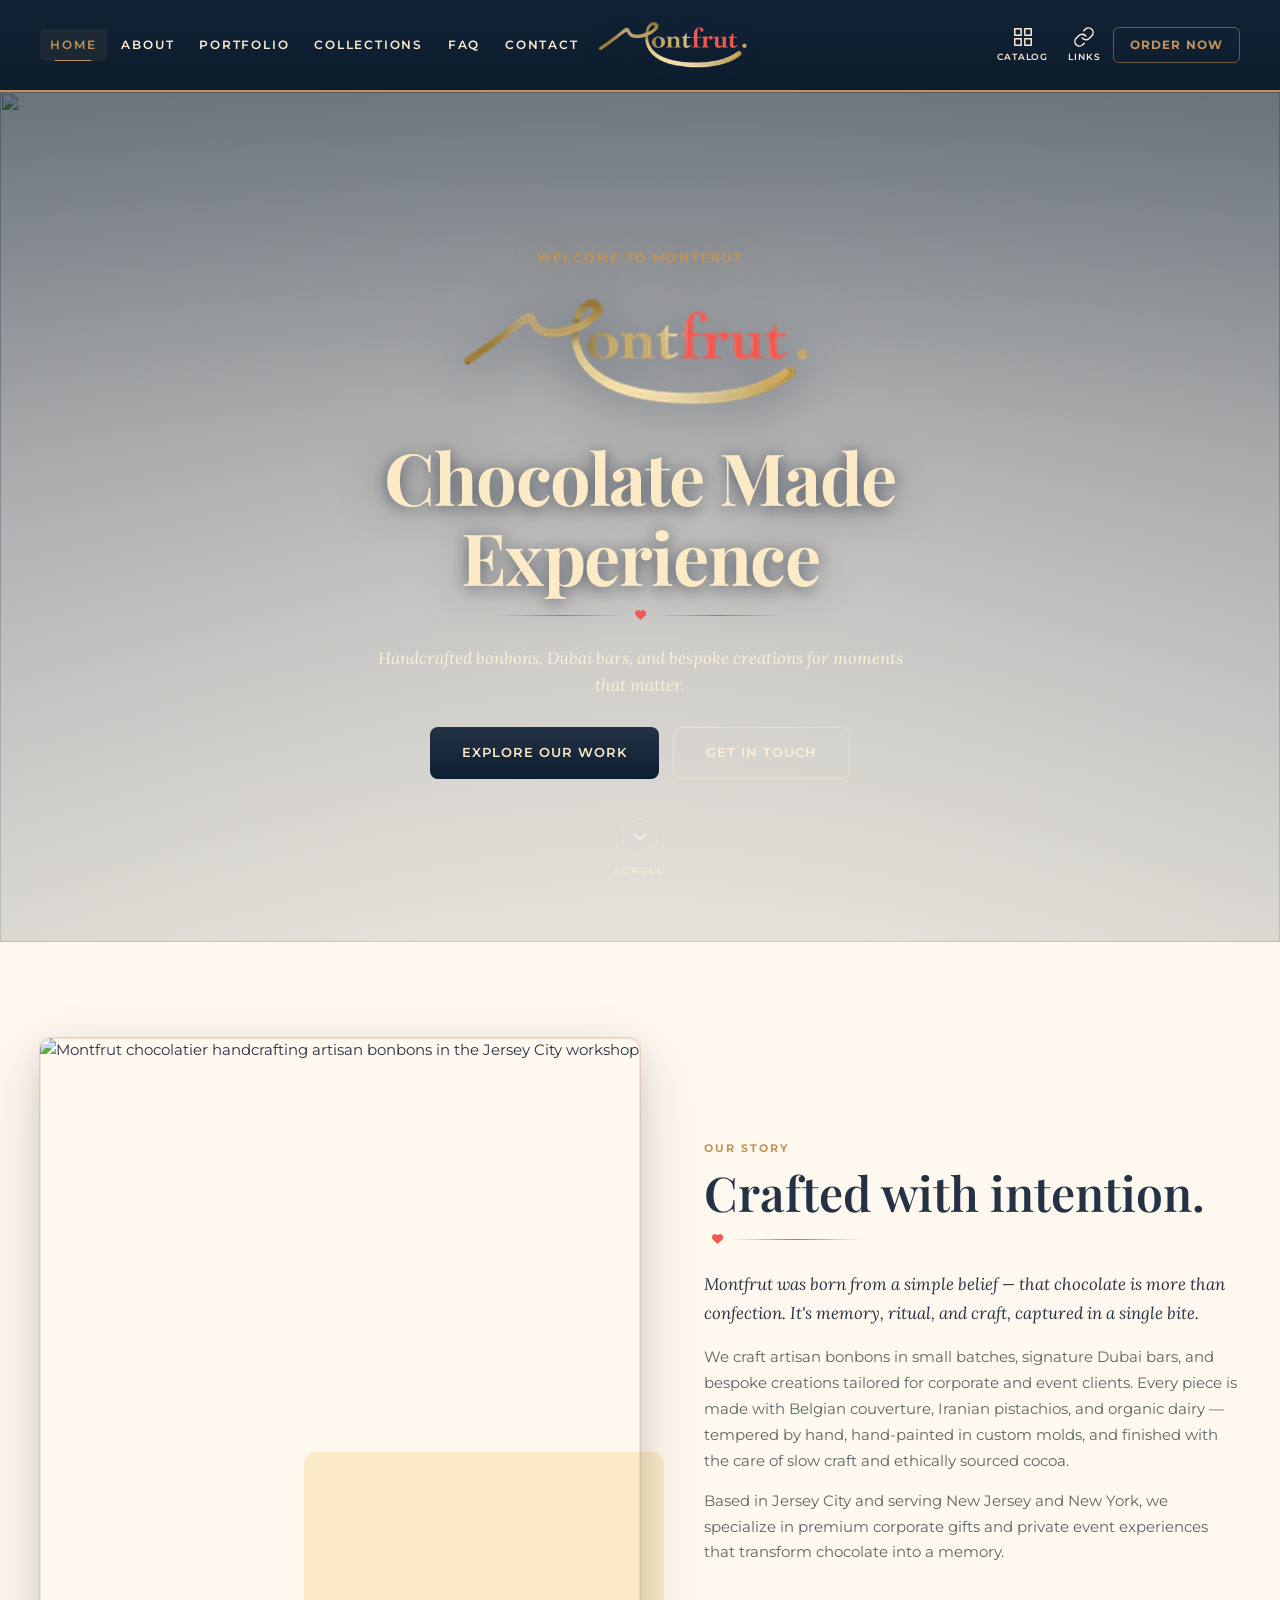
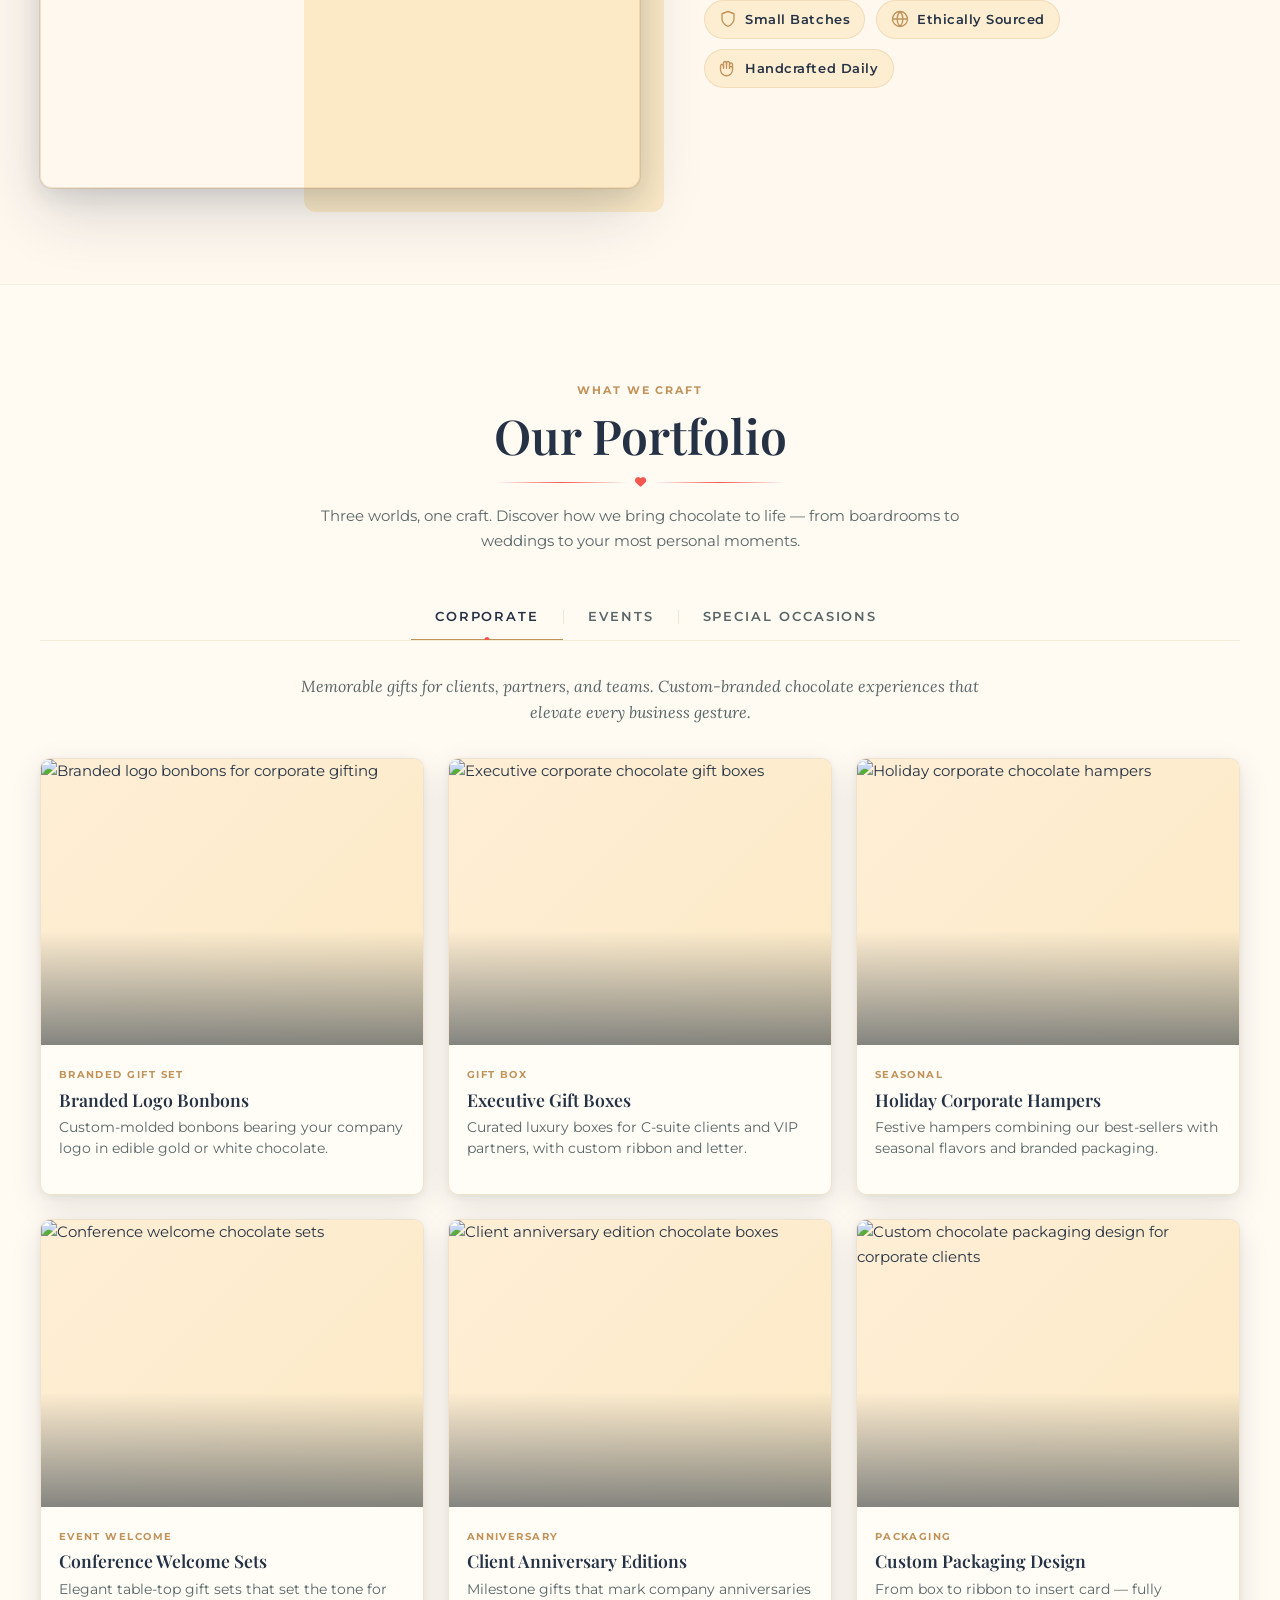
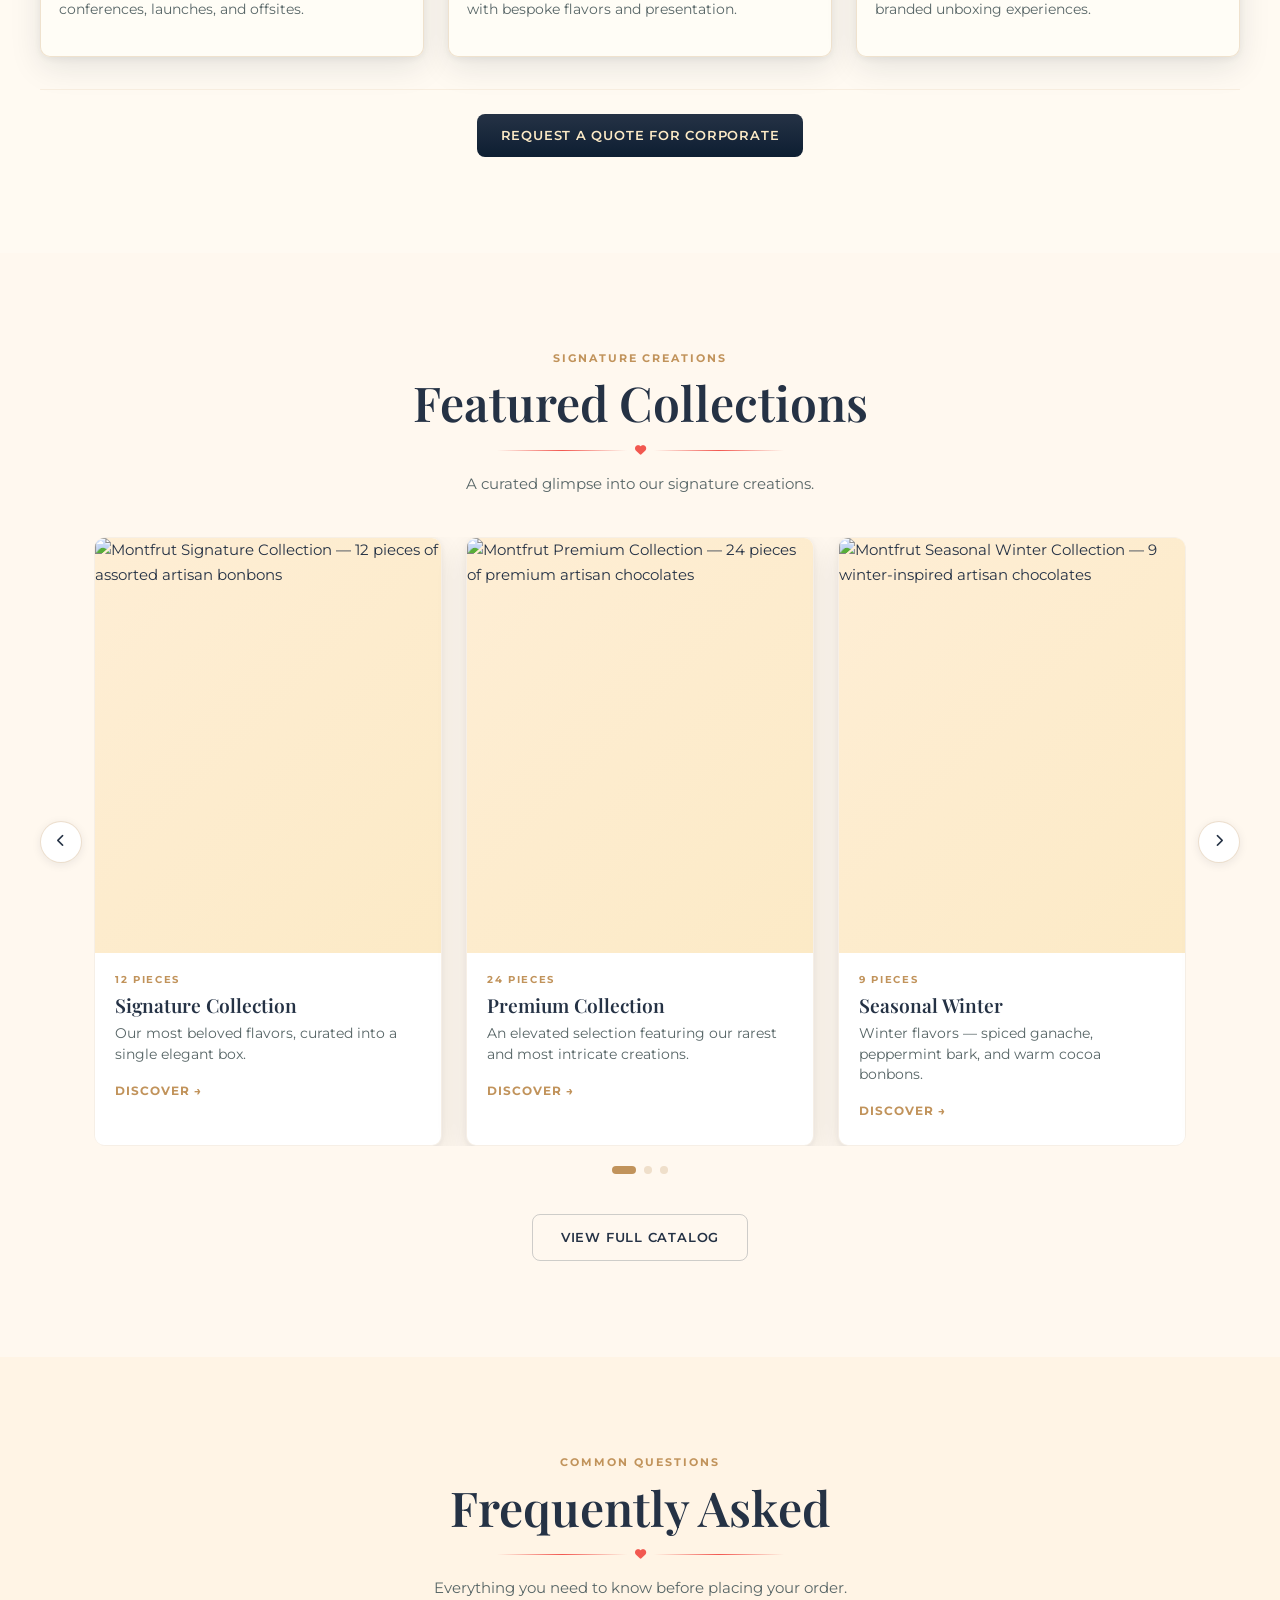
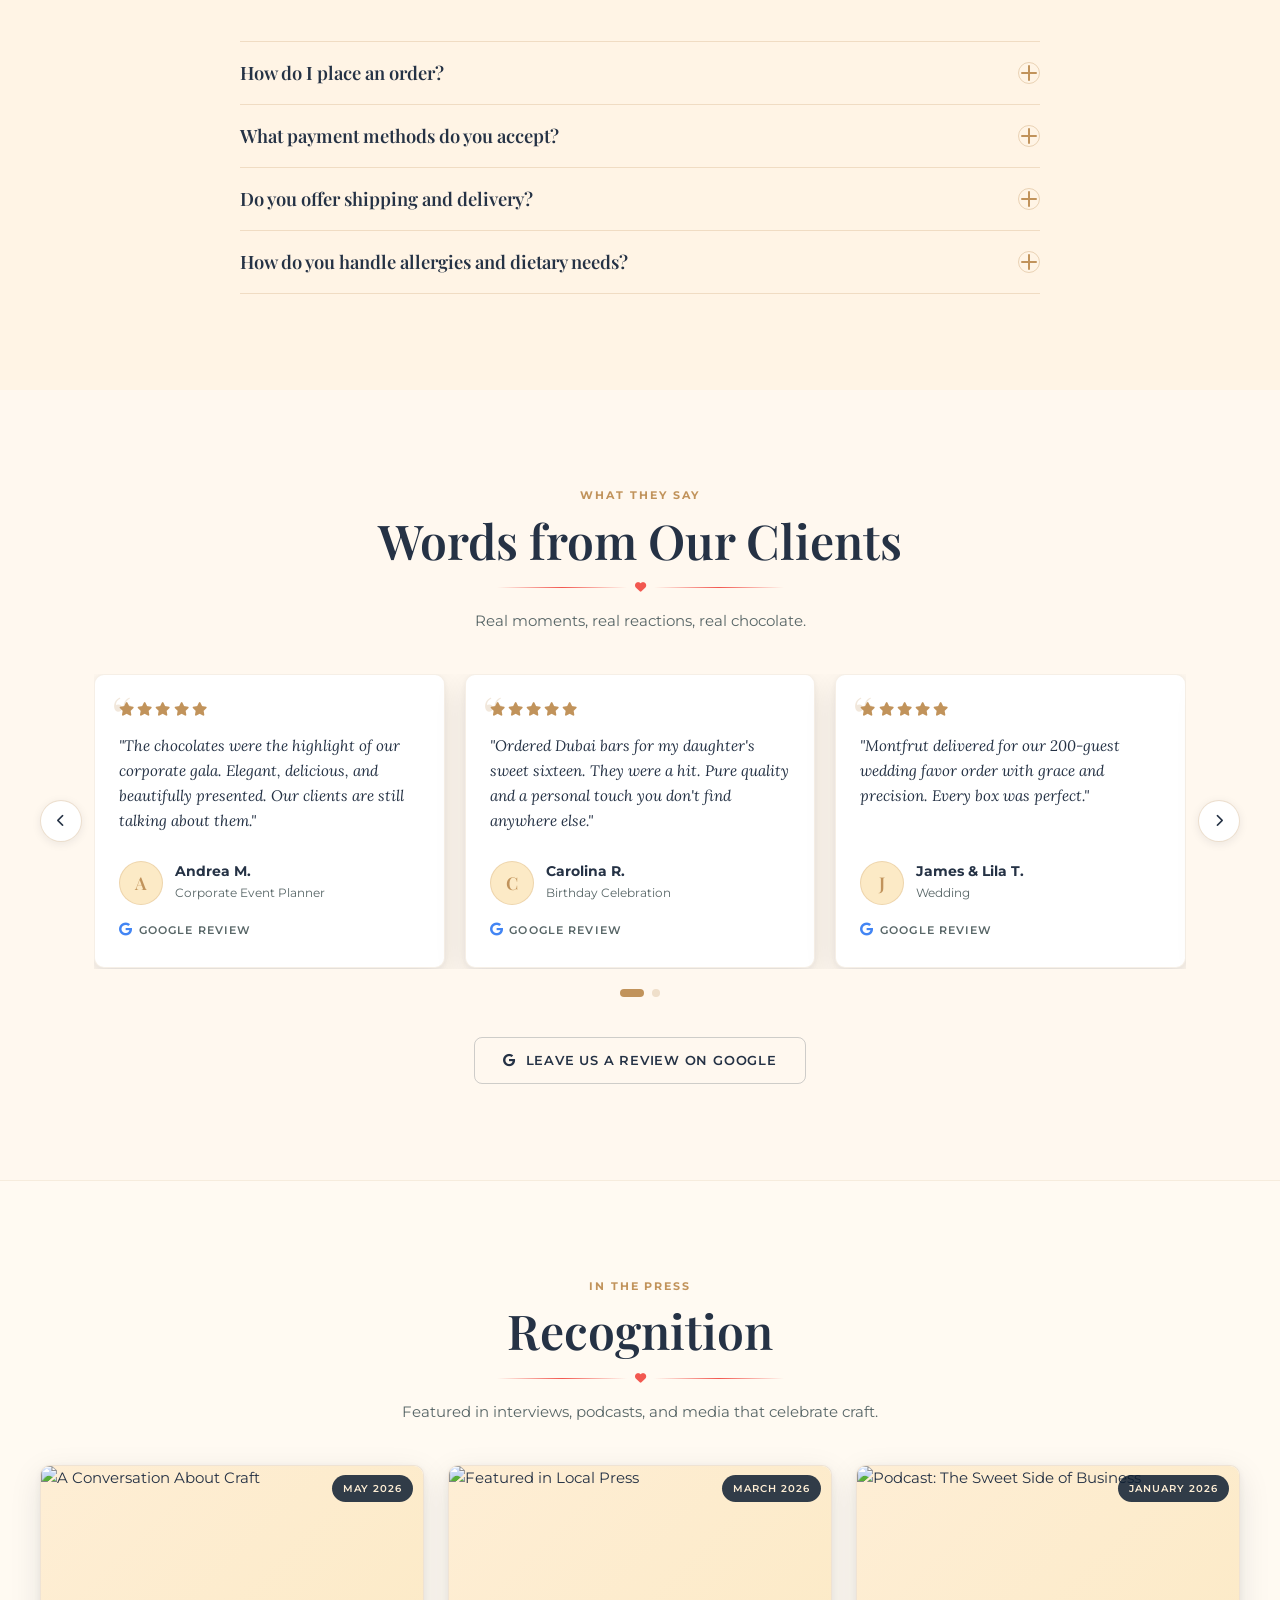
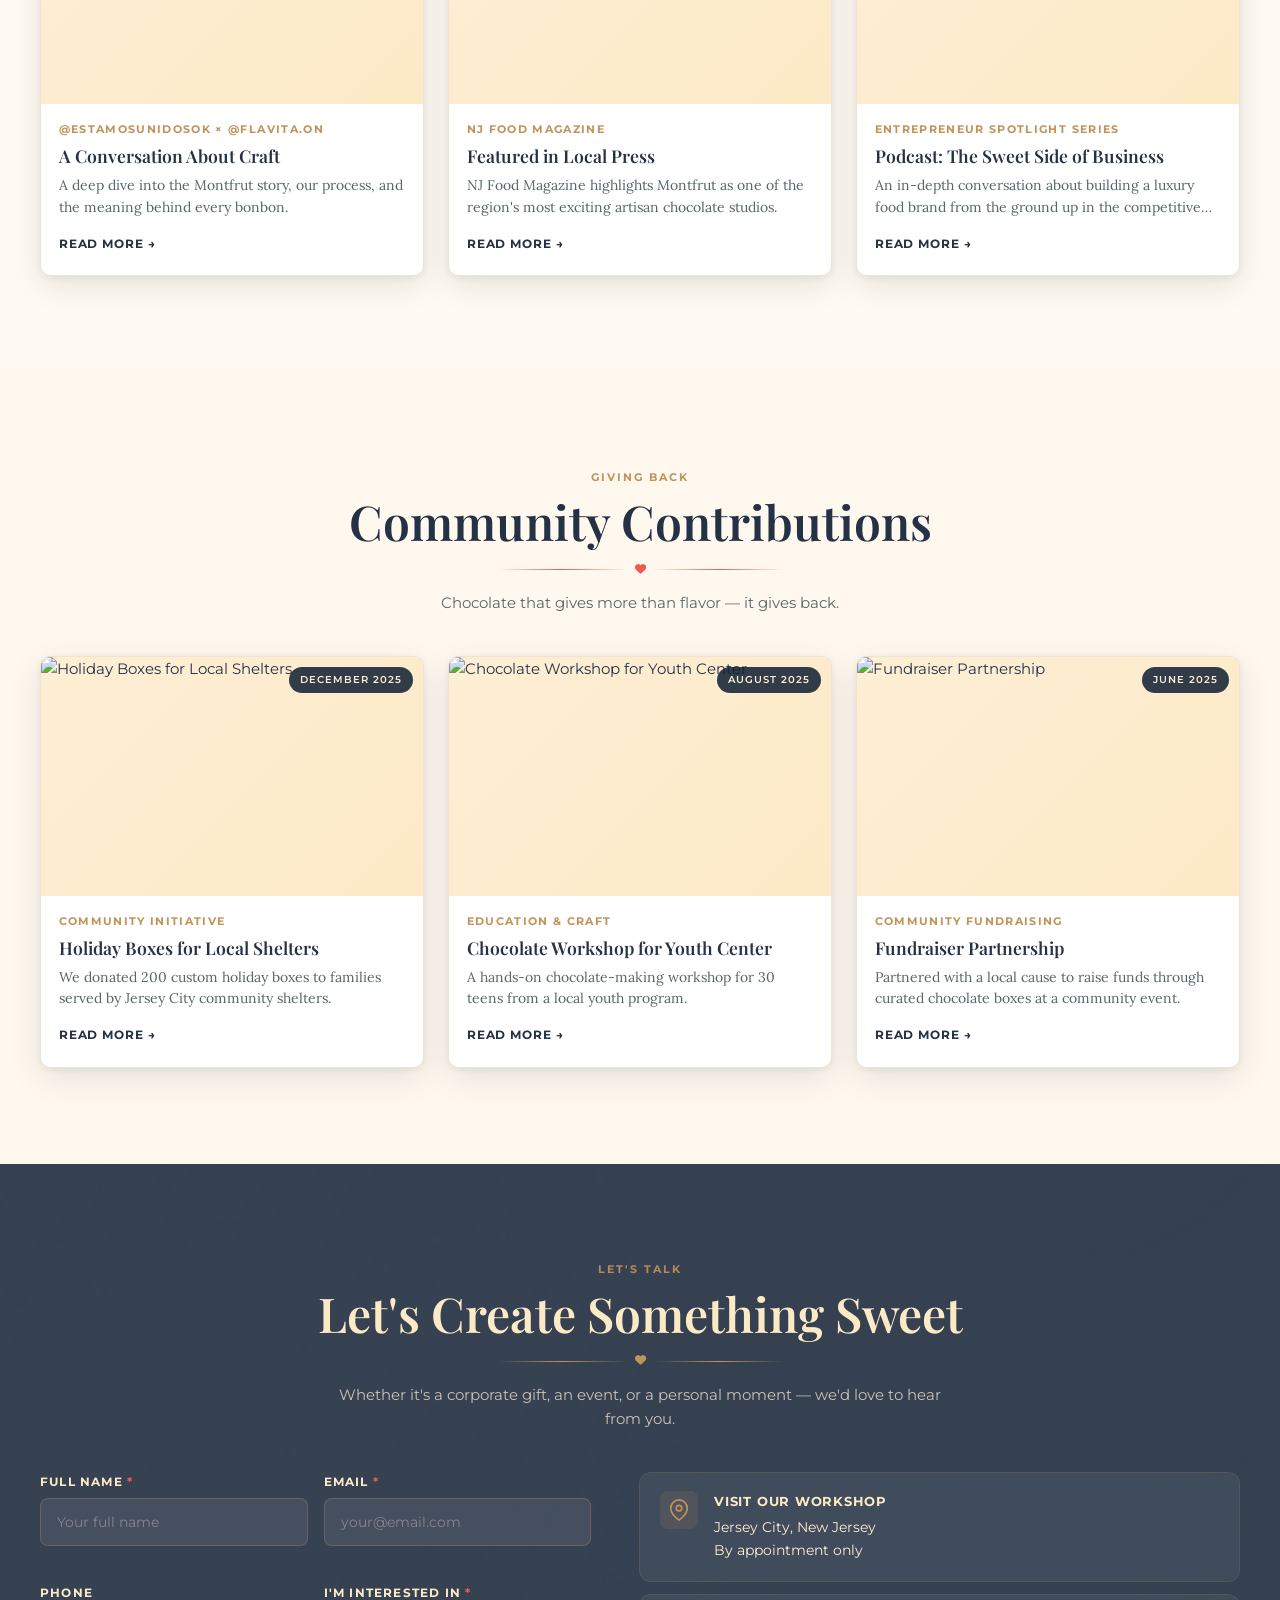
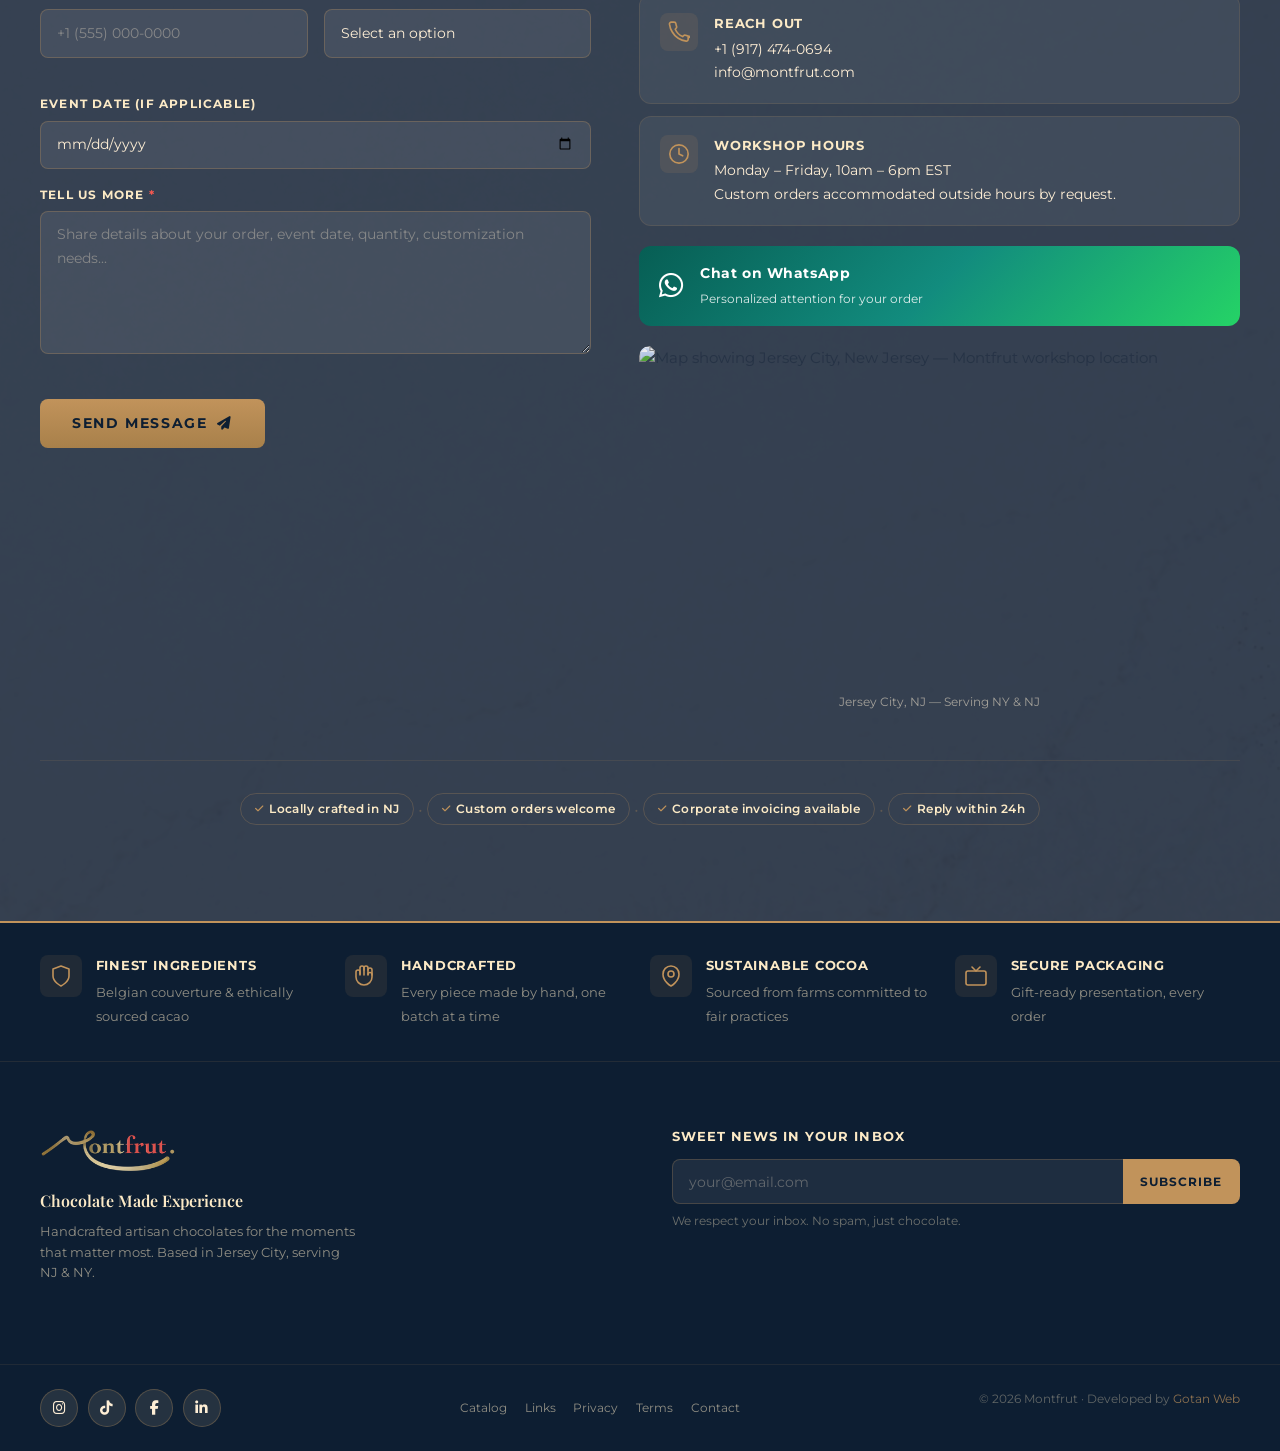
==== commit 8dc9ffb0: "20260527 - fotos referencia google" ====
--- a/index.html
+++ b/index.html
@@ -31,7 +31,7 @@
   <link rel="icon" type="image/png" href="assets/img/favicon.png">
 
   <!-- === PRELOAD CRITICAL ASSETS === -->
-  <link rel="preload" as="image" href="assets/img/hero-chocolate.png" fetchpriority="high">
+  <link rel="preload" as="image" href="https://images.unsplash.com/photo-1549007994-cb92ca87df46?auto=format&amp;fit=crop&amp;w=1920&amp;q=80" fetchpriority="high">
 
   <!-- === GOOGLE FONTS === -->
   <link rel="preconnect" href="https://fonts.googleapis.com">
@@ -276,7 +276,7 @@
 
       <!-- Background image layer -->
       <div class="hero-bg" aria-hidden="true">
-        <img src="assets/img/hero-chocolate.png"
+        <img src="https://images.unsplash.com/photo-1549007994-cb92ca87df46?auto=format&amp;fit=crop&amp;w=1920&amp;q=80"
              alt=""
              width="1200" height="630"
              loading="eager"
@@ -339,7 +339,7 @@
           <!-- Image column -->
           <div class="bio-image-wrap reveal">
             <div class="bio-image-frame">
-              <img src="assets/img/bio-portrait.png"
+              <img src="https://images.unsplash.com/photo-1578985545062-69928b1d9587?auto=format&amp;fit=crop&amp;w=800&amp;q=80"
                    alt="Montfrut chocolatier handcrafting artisan bonbons in the Jersey City workshop"
                    width="600" height="750"
                    loading="lazy"
@@ -622,14 +622,14 @@
                 <p>We accept the following payment methods:</p>
                 <div class="payment-cards">
                   <div class="payment-card">
-                    <img src="assets/img/payment/cash.svg" alt="Cash payment" width="48" height="48" loading="lazy">
+                    <img src="https://images.unsplash.com/photo-1580519542036-c47de6196ba5?auto=format&amp;fit=crop&amp;w=120&amp;h=120&amp;q=80" alt="Cash payment" width="48" height="48" loading="lazy">
                     <div class="payment-card__info">
                       <strong>Cash</strong>
                       <span>Available for local pickup and delivery.</span>
                     </div>
                   </div>
                   <div class="payment-card">
-                    <img src="assets/img/payment/zelle.svg" alt="Zelle payment" width="48" height="48" loading="lazy">
+                    <img src="https://images.unsplash.com/photo-1620712943543-bcc4688e7485?auto=format&amp;fit=crop&amp;w=120&amp;h=120&amp;q=80" alt="Zelle payment" width="48" height="48" loading="lazy">
                     <div class="payment-card__info">
                       <strong>Zelle</strong>
                       <span>Quick and secure transfers to montfrut@gmail.com.</span>
@@ -971,7 +971,7 @@
 
             <!-- Static map -->
             <div class="contact-map-wrap">
-              <img src="assets/img/map-jc.png"
+              <img src="https://images.unsplash.com/photo-1569336415962-a4bd9f69cd83?auto=format&amp;fit=crop&amp;w=600&amp;h=338&amp;q=80"
                    alt="Map showing Jersey City, New Jersey — Montfrut workshop location"
                    width="600" height="338"
                    loading="lazy"
@@ -1230,7 +1230,1240 @@
        SCRIPTS
        ===================================================================== -->
   <script src="https://cdn.jsdelivr.net/npm/bootstrap@5.3.3/dist/js/bootstrap.bundle.min.js"></script>
-  <script src="js/scripts.js?v=1.0"></script>
+  <script>
+/* ============================================================
+   MONTFRUT — scripts.js  v1.1 (Inlined & Curated)
+   Vanilla JS • Strict mode • No external dependencies
+   All sections are module-functions, initialized on DOMContentLoaded
+   ============================================================ */
+
+'use strict';
+
+/* ============================================================
+   1. DATA — Static content arrays with premium photography
+   ============================================================ */
+
+const recognitions = [
+  {
+    id: 'rec-01',
+    title: 'A Conversation About Craft',
+    source: '@estamosunidosok × @flavita.on',
+    date: 'May 2026',
+    cover: 'https://images.unsplash.com/photo-1488590528505-98d2b5aba04b?auto=format&fit=crop&w=600&h=400&q=80',
+    gallery: [
+      'https://images.unsplash.com/photo-1488590528505-98d2b5aba04b?auto=format&fit=crop&w=800&h=600&q=80',
+      'https://images.unsplash.com/photo-1590602847861-f357a9332bbc?auto=format&fit=crop&w=800&h=600&q=80',
+      'https://images.unsplash.com/photo-1549007994-cb92ca87df46?auto=format&fit=crop&w=800&h=600&q=80',
+    ],
+    excerpt: 'A deep dive into the Montfrut story, our process, and the meaning behind every bonbon.',
+    description: `<p>In this interview with the talented team at <strong>@estamosunidosok</strong> and <strong>@flavita.on</strong>, we sat down to talk about what it truly means to craft chocolate with intention.</p>
+      <p>From the sourcing of our Belgian couverture to the hand-painting of each mold, we covered the full journey of a Montfrut bonbon — and what drives us to keep the process slow and deliberate in a world that demands fast.</p>
+      <p>We also discussed the vision behind our Dubai bars, the intersection of culture and confection, and what's next for Montfrut in 2026 and beyond.</p>`,
+    externalLink: 'https://www.youtube.com/@estamosunidosok',
+    externalLabel: 'Watch on YouTube',
+    externalIcon: 'fa-youtube',
+  },
+  {
+    id: 'rec-02',
+    title: 'Featured in Local Press',
+    source: 'NJ Food Magazine',
+    date: 'March 2026',
+    cover: 'https://images.unsplash.com/photo-1544716278-ca5e3f4abd8c?auto=format&fit=crop&w=600&h=400&q=80',
+    gallery: [
+      'https://images.unsplash.com/photo-1544716278-ca5e3f4abd8c?auto=format&fit=crop&w=800&h=600&q=80',
+      'https://images.unsplash.com/photo-1511381939415-e44015463834?auto=format&fit=crop&w=800&h=600&q=80',
+    ],
+    excerpt: 'NJ Food Magazine highlights Montfrut as one of the region\'s most exciting artisan chocolate studios.',
+    description: `<p>NJ Food Magazine's spring 2026 feature spotlighted emerging food artisans across the tristate area — and Montfrut was among those recognized for redefining what premium chocolate means in New Jersey.</p>
+      <p>The article focused on our small-batch philosophy, our commitment to ethically sourced cacao, and the signature Dubai bar that has become our most talked-about creation.</p>
+      <p>Read the full article on their website or pick up the March 2026 print edition.</p>`,
+    externalLink: '#',
+    externalLabel: 'Read Article',
+    externalIcon: 'fa-newspaper',
+  },
+  {
+    id: 'rec-03',
+    title: 'Podcast: The Sweet Side of Business',
+    source: 'Entrepreneur Spotlight Series',
+    date: 'January 2026',
+    cover: 'https://images.unsplash.com/photo-1590602847861-f357a9332bbc?auto=format&fit=crop&w=600&h=400&q=80',
+    gallery: [
+      'https://images.unsplash.com/photo-1590602847861-f357a9332bbc?auto=format&fit=crop&w=800&h=600&q=80',
+    ],
+    excerpt: 'An in-depth conversation about building a luxury food brand from the ground up in the competitive NY/NJ market.',
+    description: `<p>The <em>Entrepreneur Spotlight Series</em> podcast invited us for a candid conversation about what it takes to build a boutique chocolate brand in one of the world's most competitive food markets.</p>
+      <p>We covered topics ranging from production challenges and ingredient sourcing to branding, social media strategy, and navigating corporate gift partnerships.</p>
+      <p>Available now on Spotify, Apple Podcasts, and all major streaming platforms.</p>`,
+    externalLink: '#',
+    externalLabel: 'Listen on Spotify',
+    externalIcon: 'fa-spotify',
+  },
+];
+
+const communityItems = [
+  {
+    id: 'comm-01',
+    title: 'Holiday Boxes for Local Shelters',
+    source: 'Community Initiative',
+    date: 'December 2025',
+    cover: 'https://images.unsplash.com/photo-1542601906990-b4d3fb778b09?auto=format&fit=crop&w=600&h=400&q=80',
+    gallery: [
+      'https://images.unsplash.com/photo-1542601906990-b4d3fb778b09?auto=format&fit=crop&w=800&h=600&q=80',
+      'https://images.unsplash.com/photo-1513201099705-a9746e1e201f?auto=format&fit=crop&w=800&h=600&q=80',
+    ],
+    excerpt: 'We donated 200 custom holiday boxes to families served by Jersey City community shelters.',
+    description: `<p>During the 2025 holiday season, Montfrut partnered with local community shelters in Jersey City to donate <strong>200 hand-packed holiday boxes</strong> to families in need.</p>
+      <p>Each box included a curated selection of our artisan bonbons and a hand-written note from our team. We believe that the joy of fine chocolate should reach beyond those who can afford it.</p>
+      <p>This initiative will return in 2026, expanded to include neighboring communities in Hudson County.</p>`,
+    stats: [
+      { value: '200+', label: 'Boxes Donated' },
+      { value: '5+', label: 'Partnerships' },
+      { value: 'Since 2024', label: 'Giving Back' },
+    ],
+  },
+  {
+    id: 'comm-02',
+    title: 'Chocolate Workshop for Youth Center',
+    source: 'Education & Craft',
+    date: 'August 2025',
+    cover: 'https://images.unsplash.com/photo-1556910103-1c02745aae4d?auto=format&fit=crop&w=600&h=400&q=80',
+    gallery: [
+      'https://images.unsplash.com/photo-1556910103-1c02745aae4d?auto=format&fit=crop&w=800&h=600&q=80',
+    ],
+    excerpt: 'A hands-on chocolate-making workshop for 30 teens from a local youth program.',
+    description: `<p>In August 2025, we hosted a full-day chocolate-making workshop for <strong>30 teenagers</strong> from a local youth development program in Jersey City.</p>
+      <p>Participants learned the fundamentals of chocolate tempering, mold-filling, and flavor pairing — skills that blend creativity with science. Each teen left with a box of their own hand-crafted chocolates.</p>
+      <p>We plan to expand this program into a recurring quarterly workshop, with scholarships for aspiring young food artisans.</p>`,
+    stats: [
+      { value: '30', label: 'Teens Reached' },
+      { value: '1 Day', label: 'Workshop' },
+      { value: '2025', label: 'Inaugural Year' },
+    ],
+  },
+  {
+    id: 'comm-03',
+    title: 'Fundraiser Partnership',
+    source: 'Community Fundraising',
+    date: 'June 2025',
+    cover: 'https://images.unsplash.com/photo-1532629345422-7515f3d16bb8?auto=format&fit=crop&w=600&h=400&q=80',
+    gallery: [
+      'https://images.unsplash.com/photo-1532629345422-7515f3d16bb8?auto=format&fit=crop&w=800&h=600&q=80',
+    ],
+    excerpt: 'Partnered with a local cause to raise funds through curated chocolate boxes at a community event.',
+    description: `<p>Montfrut joined forces with a local nonprofit organization for their June 2025 fundraising gala, contributing curated chocolate boxes as both centerpieces and auction items.</p>
+      <p>A percentage of all proceeds from our boxes sold that evening were donated directly to the cause. Together, we demonstrated that artisan food can be a vehicle for genuine community impact.</p>
+      <p>We are always open to partnership proposals from Jersey City and Hudson County nonprofits — reach out via our contact form.</p>`,
+    stats: [
+      { value: '$X', label: 'Raised' },
+      { value: '1', label: 'Partnership' },
+      { value: 'June 2025', label: 'Event Date' },
+    ],
+  },
+];
+
+/* TODO: Replace these placeholder reviews with real Google reviews before deploy.
+   Source: https://g.page/r/12415828909464005164/review */
+const reviews = [
+  {
+    id: 'rev-01',
+    quote: 'The chocolates were the highlight of our corporate gala. Elegant, delicious, and beautifully presented. Our clients are still talking about them.',
+    author: 'Andrea M.',
+    role: 'Corporate Event Planner',
+    initial: 'A',
+    source: 'Google Review',
+  },
+  {
+    id: 'rev-02',
+    quote: 'Ordered Dubai bars for my daughter\'s sweet sixteen. They were a hit. Pure quality and a personal touch you don\'t find anywhere else.',
+    author: 'Carolina R.',
+    role: 'Birthday Celebration',
+    initial: 'C',
+    source: 'Google Review',
+  },
+  {
+    id: 'rev-03',
+    quote: 'Montfrut delivered for our 200-guest wedding favor order with grace and precision. Every box was perfect.',
+    author: 'James & Lila T.',
+    role: 'Wedding',
+    initial: 'J',
+    source: 'Google Review',
+  },
+  {
+    id: 'rev-04',
+    quote: 'Best chocolate experience I\'ve had in New York. The Hazelnut Praline is unforgettable.',
+    author: 'Michael S.',
+    role: 'New York',
+    initial: 'M',
+    source: 'Google Review',
+  },
+  {
+    id: 'rev-05',
+    quote: 'As a marketing director, finding gifts that feel curated is hard. Montfrut nailed it for our holiday client appreciation.',
+    author: 'Patricia O.',
+    role: 'Corporate Gifts',
+    initial: 'P',
+    source: 'Google Review',
+  },
+  {
+    id: 'rev-06',
+    quote: 'From the first message to the delivery, the care and craftsmanship showed at every step. Will be back.',
+    author: 'Sofia D.',
+    role: 'Google Review',
+    initial: 'S',
+    source: 'Google Review',
+  },
+];
+
+const collections = [
+  {
+    id: 'col-01',
+    name: 'Signature Collection',
+    count: '12 pieces',
+    desc: 'Our most beloved flavors, curated into a single elegant box.',
+    img: 'https://images.unsplash.com/photo-1481391319762-47dff72954d4?auto=format&fit=crop&w=600&h=720&q=80',
+    imgAlt: 'Montfrut Signature Collection — 12 pieces of assorted artisan bonbons',
+    link: '/catalog/',
+  },
+  {
+    id: 'col-02',
+    name: 'Premium Collection',
+    count: '24 pieces',
+    desc: 'An elevated selection featuring our rarest and most intricate creations.',
+    img: 'https://images.unsplash.com/photo-1511381939415-e44015463834?auto=format&fit=crop&w=600&h=720&q=80',
+    imgAlt: 'Montfrut Premium Collection — 24 pieces of premium artisan chocolates',
+    link: '/catalog/',
+  },
+  {
+    id: 'col-03',
+    name: 'Seasonal Winter',
+    count: '9 pieces',
+    desc: 'Winter flavors — spiced ganache, peppermint bark, and warm cocoa bonbons.',
+    img: 'https://images.unsplash.com/photo-1607344645866-009c320b63e0?auto=format&fit=crop&w=600&h=720&q=80',
+    imgAlt: 'Montfrut Seasonal Winter Collection — 9 winter-inspired artisan chocolates',
+    link: '/catalog/',
+  },
+  {
+    id: 'col-04',
+    name: 'Dubai Bar',
+    count: '1 bar · 200g',
+    desc: 'The viral sensation: pistachio cream and kataifi wrapped in smooth milk chocolate.',
+    img: 'https://images.unsplash.com/photo-1606313564200-e75d5e30476c?auto=format&fit=crop&w=600&h=720&q=80',
+    imgAlt: 'Montfrut Dubai Bar — pistachio and kataifi artisan chocolate bar',
+    link: '/catalog/',
+  },
+  {
+    id: 'col-05',
+    name: 'Mini Moments',
+    count: '6 pieces',
+    desc: 'Perfect for gifting — a compact selection of our most popular bites.',
+    img: 'https://images.unsplash.com/photo-1526081347589-7fa3cb41b012?auto=format&fit=crop&w=600&h=720&q=80',
+    imgAlt: 'Montfrut Mini Moments Collection — 6-piece artisan chocolate gift set',
+    link: '/catalog/',
+  },
+];
+
+const portfolioItems = {
+  corporate: [
+    { tag: 'Branded Gift Set', title: 'Branded Logo Bonbons', desc: 'Custom-molded bonbons bearing your company logo in edible gold or white chocolate.', img: 'https://images.unsplash.com/photo-1549007994-cb92ca87df46?auto=format&fit=crop&w=600&h=450&q=80', imgAlt: 'Branded logo bonbons for corporate gifting' },
+    { tag: 'Gift Box', title: 'Executive Gift Boxes', desc: 'Curated luxury boxes for C-suite clients and VIP partners, with custom ribbon and letter.', img: 'https://images.unsplash.com/photo-1511381939415-e44015463834?auto=format&fit=crop&w=600&h=450&q=80', imgAlt: 'Executive corporate chocolate gift boxes' },
+    { tag: 'Seasonal', title: 'Holiday Corporate Hampers', desc: 'Festive hampers combining our best-sellers with seasonal flavors and branded packaging.', img: 'https://images.unsplash.com/photo-1544982503-9f984c14501a?auto=format&fit=crop&w=600&h=450&q=80', imgAlt: 'Holiday corporate chocolate hampers' },
+    { tag: 'Event Welcome', title: 'Conference Welcome Sets', desc: 'Elegant table-top gift sets that set the tone for conferences, launches, and offsites.', img: 'https://images.unsplash.com/photo-1504674900247-0877df9cc836?auto=format&fit=crop&w=600&h=450&q=80', imgAlt: 'Conference welcome chocolate sets' },
+    { tag: 'Anniversary', title: 'Client Anniversary Editions', desc: 'Milestone gifts that mark company anniversaries with bespoke flavors and presentation.', img: 'https://images.unsplash.com/photo-1548907040-4d42b3228290?auto=format&fit=crop&w=600&h=450&q=80', imgAlt: 'Client anniversary edition chocolate boxes' },
+    { tag: 'Packaging', title: 'Custom Packaging Design', desc: 'From box to ribbon to insert card — fully branded unboxing experiences.', img: 'https://images.unsplash.com/photo-1589187151032-573541a07e53?auto=format&fit=crop&w=600&h=450&q=80', imgAlt: 'Custom chocolate packaging design for corporate clients' },
+  ],
+  events: [
+    { tag: 'Wedding', title: 'Wedding Favors', desc: 'Personalized bonbon boxes or wrapped bars as unforgettable favors for every guest.', img: 'https://images.unsplash.com/photo-1515934751635-c81c6bc9a2d8?auto=format&fit=crop&w=600&h=450&q=80', imgAlt: 'Artisan chocolate wedding favors' },
+    { tag: 'Celebration', title: 'Bar/Bat Mitzvah Collections', desc: 'Themed chocolate gifts celebrating this milestone with elegance and personal touch.', img: 'https://images.unsplash.com/photo-1530103862676-de8c9debad1d?auto=format&fit=crop&w=600&h=450&q=80', imgAlt: 'Bar and Bat Mitzvah chocolate collections' },
+    { tag: 'Anniversary', title: 'Anniversary Towers', desc: 'Stacked presentation towers of bonbons — a dramatic centerpiece for any celebration.', img: 'https://images.unsplash.com/photo-1535141192574-5d4897c13636?auto=format&fit=crop&w=600&h=450&q=80', imgAlt: 'Anniversary chocolate towers' },
+    { tag: 'Live Experience', title: 'Live Chocolate Stations', desc: 'An interactive tempering and dipping station that becomes the event\'s talking point.', img: 'https://images.unsplash.com/photo-1511381939415-e44015463834?auto=format&fit=crop&w=600&h=450&q=80', imgAlt: 'Live chocolate station at events' },
+    { tag: 'Themed', title: 'Themed Event Boxes', desc: 'Color-coordinated, theme-matched boxes that tie into your event\'s visual identity.', img: 'https://images.unsplash.com/photo-1513201099705-a9746e1e201f?auto=format&fit=crop&w=600&h=450&q=80', imgAlt: 'Themed chocolate event boxes' },
+    { tag: 'Exclusive', title: 'Private Tasting Experiences', desc: 'Guided chocolate tasting sessions — perfect for bridal showers, corporate retreats, and VIP events.', img: 'https://images.unsplash.com/photo-1556910103-1c02745aae4d?auto=format&fit=crop&w=600&h=450&q=80', imgAlt: 'Private chocolate tasting experience' },
+  ],
+  special: [
+    { tag: 'Birthday', title: 'Birthday Boxes', desc: 'Bespoke boxes for birthdays of all ages — from playful flavor pops to refined dark selections.', img: 'https://images.unsplash.com/photo-1464195244916-405fa0a82545?auto=format&fit=crop&w=600&h=450&q=80', imgAlt: 'Birthday chocolate gift boxes' },
+    { tag: 'Valentine\'s', title: 'Valentine\'s Editions', desc: 'Heart-shaped bonbons and rose-scented truffles for the most romantic gesture.', img: 'https://images.unsplash.com/photo-1518199266791-5375a83190b7?auto=format&fit=crop&w=600&h=450&q=80', imgAlt: "Valentine's Day artisan chocolate editions" },
+    { tag: 'Holiday', title: "Mother's & Father's Day", desc: 'Thoughtful seasonal collections for the ones who deserve something truly special.', img: 'https://images.unsplash.com/photo-1544982503-9f984c14501a?auto=format&fit=crop&w=600&h=450&q=80', imgAlt: "Mother's and Father's Day chocolate gifts" },
+    { tag: 'Milestone', title: 'Graduation Gifts', desc: 'Mark academic achievements with a sweet reward — custom-boxed with congratulatory messaging.', img: 'https://images.unsplash.com/photo-1523050854058-8df90110c9f1?auto=format&fit=crop&w=600&h=450&q=80', imgAlt: 'Graduation chocolate gift boxes' },
+    { tag: 'Get Well', title: 'Get Well Sets', desc: 'Comforting and kind — small selections to brighten someone\'s difficult moment.', img: 'https://images.unsplash.com/photo-1549007994-cb92ca87df46?auto=format&fit=crop&w=600&h=450&q=80', imgAlt: 'Get well chocolate gift sets' },
+    { tag: 'Just Because', title: 'Just Because Boxes', desc: 'No occasion needed. The finest excuse to say you care.', img: 'https://images.unsplash.com/photo-1481391319762-47dff72954d4?auto=format&fit=crop&w=600&h=450&q=80', imgAlt: '"Just Because" artisan chocolate boxes' },
+  ],
+};
+
+
+/* ============================================================
+   2. HELPERS — Shared utility functions
+   ============================================================ */
+
+/**
+ * Clamp a numeric value between min and max.
+ * @param {number} val
+ * @param {number} min
+ * @param {number} max
+ * @returns {number}
+ */
+function clamp(val, min, max) {
+  return Math.min(Math.max(val, min), max);
+}
+
+/**
+ * Cached reduced-motion preference — avoids a MediaQueryList call on every
+ * animation frame. Updated reactively if the user changes their OS setting.
+ */
+const _rmMQ = window.matchMedia('(prefers-reduced-motion: reduce)');
+let _prefersReducedMotion = _rmMQ.matches;
+_rmMQ.addEventListener('change', e => { _prefersReducedMotion = e.matches; });
+function prefersReducedMotion() { return _prefersReducedMotion; }
+
+/**
+ * Scroll to a target element, compensating for sticky header height.
+ * @param {string} selector — CSS selector of the target element
+ */
+function smoothScrollTo(selector) {
+  const target = document.querySelector(selector);
+  if (!target) return;
+  target.scrollIntoView({ behavior: prefersReducedMotion() ? 'instant' : 'smooth', block: 'start' });
+}
+
+/**
+ * Set aria-selected and active class on tabs.
+ * @param {Array} tabs
+ * @param {Element} activeTab
+ */
+function activateTab(tabs, activeTab) {
+  tabs.forEach(tab => {
+    const isActive = tab === activeTab;
+    tab.setAttribute('aria-selected', String(isActive));
+    tab.classList.toggle('active', isActive);
+  });
+}
+
+/**
+ * Default responsive items-per-view for carousels.
+ * Breakpoints match the site's tablet (576px) and desktop (992px) thresholds.
+ * @returns {number}
+ */
+function defaultItemsPerView() {
+  if (window.innerWidth >= 992) return 3;
+  if (window.innerWidth >= 576) return 2;
+  return 1;
+}
+
+
+/* ============================================================
+   3. INIT — DOMContentLoaded entry point
+   ============================================================ */
+
+document.addEventListener('DOMContentLoaded', () => {
+  buildNavCache();          // must run before initHeader so offsets are ready
+  initHeader();
+  initMobileNavAnimation();
+  initIntersectionReveal();
+  initSmoothScrollLinks();
+  initPortfolioTabs();
+  initCollectionsCarousel();
+  initReviewsCarousel();
+  initFaqIcons();
+  initRecognitionGrid();
+  initCommunityGrid();
+  initContactForm();
+  initNewsletterForm();
+});
+
+
+/* ============================================================
+   4. HEADER — Scroll effect + active nav link
+   ============================================================ */
+
+/**
+ * Cached section top offsets for nav highlighting.
+ * Avoids forcing layout (offsetTop) on every scroll event.
+ * Rebuilt on resize via debounce.
+ */
+let _navSections = [];
+let _navLinks = null;
+
+function buildNavCache() {
+  const ids = ['hero', 'bio', 'portfolio', 'collections', 'faq', 'reviews', 'recognition', 'community', 'contact'];
+  _navLinks = Array.from(document.querySelectorAll('.nav-link-custom'));
+  _navSections = ids
+    .map(id => {
+      const el = document.getElementById(id);
+      return el ? { id, top: el.getBoundingClientRect().top + window.scrollY } : null;
+    })
+    .filter(Boolean);
+}
+
+function initHeader() {
+  const header = document.querySelector('.site-header');
+  if (!header) return;
+
+  /* Rebuild nav cache on resize (sections shift when viewport changes) */
+  let resizeNavTimer;
+  window.addEventListener('resize', () => {
+    clearTimeout(resizeNavTimer);
+    resizeNavTimer = setTimeout(buildNavCache, 200);
+  }, { passive: true });
+
+  const handleScroll = () => {
+    header.classList.toggle('scrolled', window.scrollY > 10);
+    highlightActiveNavLink();
+  };
+
+  window.addEventListener('scroll', handleScroll, { passive: true });
+  handleScroll(); // run once on init
+}
+
+/* ============================================================
+   4b. MOBILE NAV — Hamburger ↔ X animation
+   ============================================================ */
+
+/**
+ * Toggle .is-open on the hamburger button in sync with Bootstrap's
+ * offcanvas show/hide events, driving the CSS hamburger → X animation.
+ */
+function initMobileNavAnimation() {
+  const mobileNav = document.getElementById('mobileNav');
+  const hamburger = document.querySelector('.hamburger-btn');
+  if (!mobileNav || !hamburger) return;
+
+  mobileNav.addEventListener('show.bs.offcanvas', () => {
+    hamburger.classList.add('is-open');
+    hamburger.setAttribute('aria-expanded', 'true');
+  });
+
+  mobileNav.addEventListener('hide.bs.offcanvas', () => {
+    hamburger.classList.remove('is-open');
+    hamburger.setAttribute('aria-expanded', 'false');
+  });
+}
+
+
+/**
+ * Highlight the nav link whose section is currently in view.
+ * Uses pre-cached top offsets — zero reflows per scroll event.
+ */
+function highlightActiveNavLink() {
+  if (!_navLinks?.length || !_navSections.length) return;
+
+  const scrollPos = window.scrollY + window.innerHeight * 0.3;
+  let currentId = _navSections[0].id;
+
+  for (const { id, top } of _navSections) {
+    if (top <= scrollPos) {
+      currentId = id;
+    } else {
+      break; // sections are in DOM order — once we pass scroll position we're done
+    }
+  }
+
+  for (const link of _navLinks) {
+    link.classList.toggle('active', link.getAttribute('href') === `#${currentId}`);
+  }
+}
+
+
+/* ============================================================
+   5. INTERSECTION OBSERVER — Reveal on scroll
+   ============================================================ */
+
+function initIntersectionReveal() {
+  if (!('IntersectionObserver' in window)) {
+    /* Fallback: show all reveal elements immediately */
+    document.querySelectorAll('.reveal').forEach(el => el.classList.add('is-visible'));
+    return;
+  }
+
+  if (prefersReducedMotion()) {
+    document.querySelectorAll('.reveal').forEach(el => el.classList.add('is-visible'));
+    return;
+  }
+
+  const io = new IntersectionObserver((entries) => {
+    entries.forEach(entry => {
+      if (entry.isIntersecting) {
+        entry.target.classList.add('is-visible');
+        io.unobserve(entry.target);
+      }
+    });
+  }, { threshold: 0.15, rootMargin: '0px 0px -50px 0px' });
+
+  document.querySelectorAll('.reveal').forEach(el => io.observe(el));
+}
+
+
+/* ============================================================
+   6. SMOOTH SCROLL LINKS — Anchor navigation
+   ============================================================ */
+
+/**
+ * Wire all anchor links (href starts with #) to smooth scroll.
+ * Also handles the portfolio tab CTA links (data-interest).
+ */
+function initSmoothScrollLinks() {
+  document.addEventListener('click', e => {
+    const link = e.target.closest('a[href^="#"]');
+    if (!link) return;
+
+    const targetId = link.getAttribute('href');
+    if (!targetId || targetId === '#') return;
+
+    e.preventDefault();
+
+    /* If the link is a pane CTA, pre-select interest in the form */
+    const interest = link.dataset.interest;
+    if (interest) {
+      const select = document.getElementById('cf-interest');
+      if (select) select.value = interest;
+    }
+
+    smoothScrollTo(targetId);
+  });
+}
+
+
+/* ============================================================
+   7. PORTFOLIO TABS
+   ============================================================ */
+
+function initPortfolioTabs() {
+  /* Render all category grids from portfolioItems (preserves insertion order) */
+  for (const [category, items] of Object.entries(portfolioItems)) {
+    renderPortfolioGrid(category, items);
+  }
+
+  const tabs = document.querySelectorAll('.portfolio-tab');
+  if (!tabs.length) return;
+
+  /* Restore tab from URL hash on load — delegate to Bootstrap Tab API */
+  const hash = window.location.hash;
+  const tabFromHash = hash.replace('#portfolio-', '');
+  const matchingTab = document.querySelector(`.portfolio-tab[data-tab="${tabFromHash}"]`);
+  if (matchingTab && typeof bootstrap !== 'undefined') {
+    bootstrap.Tab.getOrCreateInstance(matchingTab).show();
+  }
+
+  tabs.forEach(tab => {
+    /* Persist active tab in URL and scroll it into view within the tab bar */
+    tab.addEventListener('shown.bs.tab', () => {
+      history.replaceState(null, '', `#portfolio-${tab.dataset.tab}`);
+      /* Ensures the active tab is always visible in the scrollable bar on mobile */
+      tab.scrollIntoView({ behavior: 'smooth', inline: 'nearest', block: 'nearest' });
+    });
+
+    /* Keyboard: arrow keys navigate between tabs, Bootstrap handles show/hide */
+    tab.addEventListener('keydown', e => {
+      const tabArray = Array.from(tabs);
+      const idx = tabArray.indexOf(tab);
+      let target = null;
+
+      if (e.key === 'ArrowRight') {
+        e.preventDefault();
+        target = tabArray[(idx + 1) % tabArray.length];
+      } else if (e.key === 'ArrowLeft') {
+        e.preventDefault();
+        target = tabArray[(idx - 1 + tabArray.length) % tabArray.length];
+      }
+
+      if (target && typeof bootstrap !== 'undefined') {
+        bootstrap.Tab.getOrCreateInstance(target).show();
+        target.focus();
+      }
+    });
+  });
+}
+
+/**
+ * Render portfolio cards into a grid container.
+ * @param {string} category — 'corporate' | 'events' | 'special'
+ * @param {Array} items
+ */
+function renderPortfolioGrid(category, items) {
+  const grid = document.getElementById(`grid-${category}`);
+  if (!grid) return;
+
+  grid.innerHTML = items.map(item => `
+    <article class="portfolio-card">
+      <div class="portfolio-card__img-wrap">
+        <img src="${item.img}" alt="${item.imgAlt}" loading="lazy" width="600" height="450"
+             onerror="this.parentNode.style.background='linear-gradient(135deg,#feeed5,#fceac6)'">
+        <span class="portfolio-card__overlay" aria-hidden="true"></span>
+      </div>
+      <div class="portfolio-card__body">
+        <span class="portfolio-card__tag">${item.tag}</span>
+        <h3 class="portfolio-card__title">${item.title}</h3>
+        <p class="portfolio-card__desc">${item.desc}</p>
+      </div>
+    </article>
+  `).join('');
+}
+
+
+/* ============================================================
+   8. COLLECTIONS CAROUSEL
+   ============================================================ */
+
+function initCollectionsCarousel() {
+  const track = document.getElementById('collections-track');
+  const dotsContainer = document.getElementById('collections-dots');
+  const prevBtn = document.getElementById('collections-prev');
+  const nextBtn = document.getElementById('collections-next');
+  if (!track || !dotsContainer) return;
+
+  /* Render cards */
+  track.innerHTML = collections.map(col => `
+    <article class="collection-card">
+      <div class="collection-card__img-wrap">
+        <img src="${col.img}" alt="${col.imgAlt}" loading="lazy" width="600" height="720"
+             onerror="this.parentNode.style.background='linear-gradient(135deg,#feeed5,#fceac6)'">
+      </div>
+      <div class="collection-card__body">
+        <span class="collection-card__count">${col.count}</span>
+        <h3 class="collection-card__name">${col.name}</h3>
+        <p class="collection-card__desc">${col.desc}</p>
+        <a href="${col.link}" class="collection-card__link" aria-label="Discover ${col.name} in our catalog">
+          Discover →
+        </a>
+      </div>
+    </article>
+  `).join('');
+
+  initCarousel({
+    track,
+    dotsContainer,
+    prevBtn,
+    nextBtn,
+    getItemsPerView: defaultItemsPerView,
+    autoplayMs: 5000,
+    totalItems: collections.length,
+  });
+}
+
+
+/* ============================================================
+   9. FAQ ICON ROTATION
+   ============================================================ */
+
+function initFaqIcons() {
+  const accordion = document.getElementById('faqAccordion');
+  if (!accordion) return;
+
+  accordion.addEventListener('show.bs.collapse', (e) => {
+    const btn = accordion.querySelector(`[data-bs-target="#${e.target.id}"]`);
+    if (btn) btn.querySelector('.faq-icon')?.classList.add('faq-icon--open');
+  });
+
+  accordion.addEventListener('hide.bs.collapse', (e) => {
+    const btn = accordion.querySelector(`[data-bs-target="#${e.target.id}"]`);
+    if (btn) btn.querySelector('.faq-icon')?.classList.remove('faq-icon--open');
+  });
+}
+
+
+/* ============================================================
+   10. REVIEWS CAROUSEL
+   ============================================================ */
+
+function initReviewsCarousel() {
+  const track = document.getElementById('reviews-track');
+  const dotsContainer = document.getElementById('reviews-dots');
+  const prevBtn = document.getElementById('reviews-prev');
+  const nextBtn = document.getElementById('reviews-next');
+  if (!track || !dotsContainer) return;
+
+  /* Render cards */
+  track.innerHTML = reviews.map(rev => `
+    <article class="review-card" aria-label="Review by ${rev.author}">
+      <div class="review-card__stars" aria-label="5 out of 5 stars">
+        ${'<i class="fa-solid fa-star" aria-hidden="true"></i>'.repeat(5)}
+      </div>
+      <blockquote class="review-card__quote">"${rev.quote}"</blockquote>
+      <div class="review-card__author">
+        <div class="review-card__avatar" aria-hidden="true">${rev.initial}</div>
+        <div class="review-card__meta">
+          <strong>${rev.author}</strong>
+          <small>${rev.role}</small>
+        </div>
+      </div>
+      <div class="review-card__source">
+        <i class="fa-brands fa-google" aria-hidden="true"></i>
+        ${rev.source}
+      </div>
+    </article>
+  `).join('');
+
+  initCarousel({
+    track,
+    dotsContainer,
+    prevBtn,
+    nextBtn,
+    getItemsPerView: defaultItemsPerView,
+    autoplayMs: 6000,
+    totalItems: reviews.length,
+    pageMode: true,
+  });
+}
+
+
+/* ============================================================
+   10. GENERIC CAROUSEL ENGINE
+   ============================================================ */
+
+/**
+ * Initialize a custom carousel with autoplay, dots, and arrow buttons.
+ * @param {Object} opts
+ * @param {HTMLElement} opts.track
+ * @param {HTMLElement} opts.dotsContainer
+ * @param {HTMLElement|null} opts.prevBtn
+ * @param {HTMLElement|null} opts.nextBtn
+ * @param {Function} opts.getItemsPerView — returns number of visible items
+ * @param {number} opts.autoplayMs
+ * @param {number} opts.totalItems
+ */
+function initCarousel({ track, dotsContainer, prevBtn, nextBtn, getItemsPerView, autoplayMs, totalItems, pageMode = false }) {
+  let currentIndex = 0;
+  let autoplayTimer = null;
+  let itemsPerView = getItemsPerView();
+  let prevPageCount = -1;
+
+  /* Cache viewport reference — avoids repeated parentElement lookups */
+  const viewport = track.parentElement;
+
+  /* Helper: total navigable pages (pageMode) or positions (slide mode) */
+  function getPageCount() {
+    return pageMode
+      ? Math.ceil(totalItems / itemsPerView)
+      : maxIndex() + 1;
+  }
+
+  /* Helper: which page/position is currently active */
+  function getActivePage() {
+    return pageMode
+      ? Math.min(Math.round(currentIndex / itemsPerView), getPageCount() - 1)
+      : currentIndex;
+  }
+
+  /* --- Cached card dimensions (updated on resize, not on every navigation) --- */
+  let _cardWidth = 0;
+  let _gapPx = 0;
+
+  /**
+   * Measure card dimensions from the DOM and resize all cards.
+   * Called only on init and resize — NOT on every navigation.
+   */
+  function sizeCards() {
+    /* Read gap from computed CSS — single source of truth, works for all tracks */
+    const computedGap = parseFloat(getComputedStyle(track).gap);
+    _gapPx = Number.isFinite(computedGap) ? computedGap : 0;
+    _cardWidth = (viewport.offsetWidth - _gapPx * (itemsPerView - 1)) / itemsPerView;
+
+    for (const card of track.children) {
+      card.style.width = `${_cardWidth}px`;
+      card.style.minWidth = `${_cardWidth}px`;
+      card.style.flexShrink = '0';
+    }
+  }
+
+  /** Apply CSS transform offset and sync button/dot states. */
+  function applyTransform() {
+    if (prefersReducedMotion()) track.style.transition = 'none';
+
+    const offset = currentIndex * (_cardWidth + _gapPx);
+    track.style.transform = `translateX(-${offset}px)`;
+
+    /* Carousel always loops — never disable the arrow buttons */
+    if (prevBtn) prevBtn.disabled = false;
+    if (nextBtn) nextBtn.disabled = false;
+
+    const activePage = getActivePage();
+    const dots = dotsContainer.querySelectorAll('.carousel-dot');
+    dots.forEach((dot, i) => {
+      const isActive = i === activePage;
+      dot.classList.toggle('active', isActive);
+      dot.setAttribute('aria-selected', String(isActive));
+    });
+  }
+
+  /**
+   * Full resize handler: recalculates items-per-view, sizes cards,
+   * clamps current index, applies transform, and rebuilds dots only
+   * when the page count actually changes.
+   */
+  function onResize() {
+    itemsPerView = getItemsPerView();
+    currentIndex = clamp(currentIndex, 0, maxIndex());
+    sizeCards();
+    applyTransform();
+
+    const newPageCount = getPageCount();
+    if (newPageCount !== prevPageCount) {
+      prevPageCount = newPageCount;
+      renderDots();
+    }
+  }
+
+  function maxIndex() {
+    return Math.max(0, totalItems - itemsPerView);
+  }
+
+  function goTo(index) {
+    currentIndex = clamp(index, 0, maxIndex());
+    applyTransform();
+  }
+
+  function next() {
+    if (pageMode) {
+      const pg = getActivePage();
+      const total = getPageCount();
+      const nextPg = (pg + 1) % total;
+      goTo(Math.min(nextPg * itemsPerView, maxIndex()));
+    } else {
+      goTo(currentIndex >= maxIndex() ? 0 : currentIndex + 1);
+    }
+  }
+
+  function prev() {
+    if (pageMode) {
+      const pg = getActivePage();
+      const total = getPageCount();
+      const prevPg = (pg - 1 + total) % total;
+      goTo(Math.min(prevPg * itemsPerView, maxIndex()));
+    } else {
+      goTo(currentIndex <= 0 ? maxIndex() : currentIndex - 1);
+    }
+  }
+
+  function renderDots() {
+    const count = getPageCount();
+    const activePage = getActivePage();
+    dotsContainer.innerHTML = '';
+    for (let i = 0; i < count; i++) {
+      const dot = document.createElement('button');
+      dot.className = `carousel-dot${i === activePage ? ' active' : ''}`;
+      dot.setAttribute('role', 'tab');
+      dot.setAttribute('aria-label', `Go to slide ${i + 1}`);
+      dot.setAttribute('aria-selected', String(i === activePage));
+      dot.addEventListener('click', () => {
+        const targetIndex = pageMode ? Math.min(i * itemsPerView, maxIndex()) : i;
+        goTo(targetIndex);
+        resetAutoplay();
+      });
+      dotsContainer.appendChild(dot);
+    }
+    prevPageCount = count;
+  }
+
+  function startAutoplay() {
+    if (prefersReducedMotion() || !autoplayMs) return;
+    autoplayTimer = setInterval(next, autoplayMs);
+  }
+
+  function resetAutoplay() {
+    clearInterval(autoplayTimer);
+    startAutoplay();
+  }
+
+  function pauseAutoplay() { clearInterval(autoplayTimer); }
+
+  /* Shared debounced resize listener */
+  let resizeTimer;
+  window.addEventListener('resize', () => {
+    clearTimeout(resizeTimer);
+    resizeTimer = setTimeout(onResize, 150);
+  });
+
+  /* Pause autoplay in background tabs — prevents silent interval drift */
+  document.addEventListener('visibilitychange', () => {
+    if (document.hidden) {
+      pauseAutoplay();
+    } else if (autoplayMs) {
+      startAutoplay();
+    }
+  });
+
+  /* Wire arrow buttons */
+  if (prevBtn) prevBtn.addEventListener('click', () => { prev(); resetAutoplay(); });
+  if (nextBtn) nextBtn.addEventListener('click', () => { next(); resetAutoplay(); });
+
+  /* Pause on hover */
+  viewport.addEventListener('mouseenter', pauseAutoplay);
+  viewport.addEventListener('mouseleave', startAutoplay);
+
+  /* Touch / swipe support */
+  let touchStartX = 0;
+  track.addEventListener('touchstart', e => { touchStartX = e.touches[0].clientX; }, { passive: true });
+  track.addEventListener('touchend', e => {
+    const delta = touchStartX - e.changedTouches[0].clientX;
+    if (Math.abs(delta) > 40) {
+      if (delta > 0) next();
+      else prev();
+      resetAutoplay();
+    }
+  });
+
+  /* Keyboard: arrow keys when carousel viewport is focused */
+  viewport.addEventListener('keydown', e => {
+    if (e.key === 'ArrowRight') { next(); resetAutoplay(); }
+    if (e.key === 'ArrowLeft')  { prev(); resetAutoplay(); }
+  });
+
+  /* Initial render: size cards and build dots immediately, then apply transform
+     after two animation frames so the browser has completed layout. */
+  sizeCards();
+  renderDots();
+  requestAnimationFrame(() => {
+    requestAnimationFrame(() => {
+      applyTransform();
+      startAutoplay();
+    });
+  });
+}
+
+
+/* ============================================================
+   11. RECOGNITION & COMMUNITY GRIDS
+   ============================================================ */
+
+/**
+ * Build the shared Bootstrap carousel HTML for recognition/community modals.
+ * @param {string} carouselId — unique id for the carousel element
+ * @param {string[]} gallery — array of image src URLs
+ * @param {string} title — descriptive title for alt text
+ * @returns {string} HTML string
+ */
+function buildModalCarouselHtml(carouselId, gallery, title) {
+  const items = gallery.map((src, i) => `
+    <div class="carousel-item${i === 0 ? ' active' : ''}">
+      <img src="${src}" alt="${title} — image ${i + 1}" loading="lazy"
+           style="width:100%;aspect-ratio:16/9;object-fit:cover;border-radius:8px;"
+           onerror="this.parentNode.style.background='#feeed5'">
+    </div>
+  `).join('');
+
+  const controls = gallery.length > 1 ? `
+    <button class="carousel-control-prev" type="button" data-bs-target="#${carouselId}" data-bs-slide="prev" aria-label="Previous image">
+      <span class="carousel-control-prev-icon" aria-hidden="true"></span>
+    </button>
+    <button class="carousel-control-next" type="button" data-bs-target="#${carouselId}" data-bs-slide="next" aria-label="Next image">
+      <span class="carousel-control-next-icon" aria-hidden="true"></span>
+    </button>
+  ` : '';
+
+  return `
+    <div id="${carouselId}" class="carousel slide" data-bs-ride="carousel">
+      <div class="carousel-inner">${items}</div>
+      ${controls}
+    </div>
+  `;
+}
+
+/**
+ * Build a recognition/community card element as an HTML string.
+ * @param {Object} item — data object (recognition or community item)
+ * @param {string} dataAttr — data attribute name (e.g. 'recognition-id')
+ * @param {string} modalTarget — modal element id (without #)
+ * @returns {string} HTML string
+ */
+function buildMediaCard(item, dataAttr, modalTarget) {
+  return `
+    <article class="recognition-card"
+             data-${dataAttr}="${item.id}"
+             data-bs-toggle="modal"
+             data-bs-target="#${modalTarget}"
+             tabindex="0"
+             role="button"
+             aria-label="Read more: ${item.title}">
+      <div class="recognition-card__img-wrap">
+        <img src="${item.cover}" alt="${item.title}" loading="lazy" width="800" height="500"
+             onerror="this.parentNode.style.background='linear-gradient(135deg,#feeed5,#fceac6)'">
+        <span class="recognition-card__date">${item.date}</span>
+      </div>
+      <div class="recognition-card__body">
+        <span class="recognition-card__source">${item.source}</span>
+        <h3 class="recognition-card__title">${item.title}</h3>
+        <p class="recognition-card__excerpt">${item.excerpt}</p>
+        <span class="recognition-card__readmore">Read more →</span>
+      </div>
+    </article>
+  `;
+}
+
+/* ---- Recognition ---- */
+
+function initRecognitionGrid() {
+  const grid = document.getElementById('recognition-grid');
+  if (!grid) return;
+
+  grid.innerHTML = recognitions
+    .map(rec => buildMediaCard(rec, 'recognition-id', 'recognitionModal'))
+    .join('');
+
+  /* Keyboard: Enter / Space triggers click on focused card */
+  grid.addEventListener('keydown', e => {
+    if (e.key === 'Enter' || e.key === ' ') {
+      const card = e.target.closest('.recognition-card');
+      if (card) { e.preventDefault(); card.click(); }
+    }
+  });
+
+  const modal = document.getElementById('recognitionModal');
+  if (!modal) return;
+
+  modal.addEventListener('show.bs.modal', e => {
+    const id = e.relatedTarget?.dataset?.recognitionId;
+    const data = recognitions.find(r => r.id === id);
+    if (data) populateRecognitionModal(data);
+  });
+}
+
+/**
+ * Inject recognition content into the modal body.
+ * @param {Object} data — recognition item object
+ */
+function populateRecognitionModal(data) {
+  const title = document.getElementById('recognitionModalTitle');
+  const body = document.getElementById('recognitionModalBody');
+  const extLink = document.getElementById('recognitionModalExtLink');
+
+  if (title) title.textContent = data.title;
+
+  if (extLink) {
+    extLink.href = data.externalLink;
+    extLink.innerHTML = `<i class="fa-brands ${data.externalIcon}" aria-hidden="true"></i> ${data.externalLabel}`;
+  }
+
+  if (body) {
+    body.innerHTML = `
+      <div class="row g-3">
+        <div class="col-md-7">
+          ${buildModalCarouselHtml('recognitionCarousel', data.gallery, data.title)}
+        </div>
+        <div class="col-md-5">
+          <p style="font-family:var(--font-ui);font-size:0.7rem;font-weight:700;letter-spacing:0.12em;text-transform:uppercase;color:var(--desert-sand);margin-bottom:0.25rem;">${data.source}</p>
+          <p style="font-family:var(--font-ui);font-size:0.8rem;color:var(--steel-teal);margin-bottom:1rem;">${data.date}</p>
+          <div style="font-family:var(--font-ui);font-size:0.9rem;color:var(--steel-teal);line-height:1.7;">${data.description}</div>
+        </div>
+      </div>
+    `;
+  }
+}
+
+/* ---- Community ---- */
+
+function initCommunityGrid() {
+  const grid = document.getElementById('community-grid');
+  if (!grid) return;
+
+  grid.innerHTML = communityItems
+    .map(item => buildMediaCard(item, 'community-id', 'communityModal'))
+    .join('');
+
+  grid.addEventListener('keydown', e => {
+    if (e.key === 'Enter' || e.key === ' ') {
+      const card = e.target.closest('.recognition-card');
+      if (card) { e.preventDefault(); card.click(); }
+    }
+  });
+
+  const modal = document.getElementById('communityModal');
+  if (!modal) return;
+
+  modal.addEventListener('show.bs.modal', e => {
+    const id = e.relatedTarget?.dataset?.communityId;
+    const data = communityItems.find(c => c.id === id);
+    if (data) populateCommunityModal(data);
+  });
+}
+
+/**
+ * Inject community content into the modal body.
+ * @param {Object} data — community item object
+ */
+function populateCommunityModal(data) {
+  const title = document.getElementById('communityModalTitle');
+  const body = document.getElementById('communityModalBody');
+
+  if (title) title.textContent = data.title;
+
+  if (body) {
+    const statsHtml = data.stats ? `
+      <div class="community-stats">
+        ${data.stats.map(s => `
+          <div class="community-stat">
+            <span class="community-stat__value">${s.value}</span>
+            <span class="community-stat__label">${s.label}</span>
+          </div>
+        `).join('')}
+      </div>
+    ` : '';
+
+    body.innerHTML = `
+      <div class="row g-3">
+        <div class="col-md-7">
+          ${buildModalCarouselHtml('communityCarousel', data.gallery, data.title)}
+        </div>
+        <div class="col-md-5">
+          <p style="font-family:var(--font-ui);font-size:0.7rem;font-weight:700;letter-spacing:0.12em;text-transform:uppercase;color:var(--desert-sand);margin-bottom:0.25rem;">${data.source}</p>
+          <p style="font-family:var(--font-ui);font-size:0.8rem;color:var(--steel-teal);margin-bottom:1rem;">${data.date}</p>
+          ${statsHtml}
+          <div style="font-family:var(--font-ui);font-size:0.9rem;color:var(--steel-teal);line-height:1.7;">${data.description}</div>
+        </div>
+      </div>
+    `;
+  }
+}
+
+
+/* ============================================================
+   12. CONTACT FORM — Validation + mailto fallback
+   ============================================================ */
+
+function initContactForm() {
+  const form = document.getElementById('contact-form');
+  if (!form) return;
+
+  form.addEventListener('submit', e => {
+    e.preventDefault();
+    if (!validateContactForm(form)) return;
+
+    /* TODO: Integrate with Formspree/EmailJS/Netlify Forms for production.
+       Recommended: https://formspree.io — add action="https://formspree.io/f/YOUR_ID" */
+
+    /* Fallback: build a mailto: link */
+    const name     = form.querySelector('#cf-name').value.trim();
+    const email    = form.querySelector('#cf-email').value.trim();
+    const phone    = form.querySelector('#cf-phone').value.trim();
+    const interest = form.querySelector('#cf-interest').value;
+    const eventdate = form.querySelector('#cf-eventdate').value;
+    const message  = form.querySelector('#cf-message').value.trim();
+
+    const subject = encodeURIComponent(`[Montfrut Contact] ${interest} — ${name}`);
+    const body = encodeURIComponent(
+      `Name: ${name}\nEmail: ${email}\nPhone: ${phone || 'Not provided'}\nInterest: ${interest}\nEvent Date: ${eventdate || 'Not specified'}\n\nMessage:\n${message}`
+    );
+
+    window.location.href = `mailto:info@montfrut.com?subject=${subject}&body=${body}`;
+
+    /* Show success modal */
+    const successModal = document.getElementById('contactSuccessModal');
+    if (successModal && window.bootstrap) {
+      bootstrap.Modal.getOrCreateInstance(successModal).show();
+    }
+
+    form.reset();
+  });
+
+  /* Cache required fields once — avoids a second querySelectorAll on submit */
+  const requiredFields = form.querySelectorAll('[required]');
+  const phoneField = form.querySelector('#cf-phone');
+
+  /* Attach blur + input validation to a single field */
+  function wireField(field) {
+    field.addEventListener('blur', () => validateField(field));
+    field.addEventListener('input', () => {
+      if (field.getAttribute('aria-invalid') === 'true') validateField(field);
+    });
+  }
+
+  requiredFields.forEach(wireField);
+
+  /* Wire phone separately — it has a pattern but is not required */
+  if (phoneField) wireField(phoneField);
+}
+
+/**
+ * Validate the entire contact form.
+ * @param {HTMLFormElement} form
+ * @returns {boolean}
+ */
+function validateContactForm(form) {
+  let isValid = true;
+  form.querySelectorAll('[required]').forEach(field => {
+    if (!validateField(field)) isValid = false;
+  });
+  /* Also validate optional phone pattern */
+  const phoneField = form.querySelector('#cf-phone');
+  if (phoneField && !validateField(phoneField)) isValid = false;
+
+  if (!isValid) {
+    const firstError = form.querySelector('[aria-invalid="true"]');
+    if (firstError) firstError.focus();
+  }
+  return isValid;
+}
+
+/**
+ * Validate a single form field and show/clear its inline error message.
+ * @param {HTMLElement} field
+ * @returns {boolean}
+ */
+function validateField(field) {
+  const errorEl = document.getElementById(field.getAttribute('aria-describedby'));
+  let message = '';
+
+  if (field.required && !field.value.trim()) {
+    message = 'This field is required.';
+  } else if (field.type === 'email' && field.value && !/^[^\s@]+@[^\s@]+\.[^\s@]+$/.test(field.value)) {
+    message = 'Please enter a valid email address.';
+  } else if (field.minLength > 0 && field.value.length < field.minLength) {
+    message = `Please enter at least ${field.minLength} characters.`;
+  } else if (field.pattern && field.value && !new RegExp(field.pattern).test(field.value)) {
+    message = 'Please enter a valid phone number.';
+  }
+
+  const hasError = Boolean(message);
+  field.setAttribute('aria-invalid', String(hasError));
+  if (errorEl) errorEl.textContent = message;
+
+  return !hasError;
+}
+
+
+/* ============================================================
+   13. NEWSLETTER FORM — Toast feedback
+   ============================================================ */
+
+function initNewsletterForm() {
+  const form = document.getElementById('newsletter-form');
+  if (!form) return;
+  const input = form.querySelector('#nl-email');
+
+  form.addEventListener('submit', e => {
+    e.preventDefault();
+
+    const isValidEmail = input?.value && /^[^\s@]+@[^\s@]+\.[^\s@]+$/.test(input.value);
+    if (!isValidEmail) {
+      /* Show visual error state via aria-invalid (CSS rule targets this) */
+      if (input) {
+        input.setAttribute('aria-invalid', 'true');
+        input.focus();
+      }
+      return;
+    }
+
+    /* Clear error state */
+    if (input) input.setAttribute('aria-invalid', 'false');
+
+    /* TODO: Integrate with Mailchimp/ConvertKit for production. */
+
+    /* Show Bootstrap toast */
+    const toastEl = document.getElementById('newsletterToast');
+    if (toastEl && window.bootstrap) {
+      bootstrap.Toast.getOrCreateInstance(toastEl, { delay: 4000 }).show();
+    }
+
+    form.reset();
+  });
+
+  /* Clear error state as soon as the user starts correcting input */
+  if (input) {
+    input.addEventListener('input', () => {
+      if (input.getAttribute('aria-invalid') === 'true') {
+        input.setAttribute('aria-invalid', 'false');
+      }
+    });
+  }
+}
+  </script>
 
 </body>
 </html>
--- a/css/styles.css
+++ b/css/styles.css
@@ -1602,10 +1602,15 @@
   border-top: 1px solid rgba(193, 147, 91, 0.25);
 }
 
+/* Bootstrap accordion-flush removes border-bottom from :last-child — restore it */
+.faq-accordion .accordion-item:last-child {
+  border-bottom: 1px solid rgba(193, 147, 91, 0.25);
+}
+
 .faq-accordion .accordion-button {
   background: transparent;
   font-family: var(--font-display);
-  font-size: 1.05rem;
+  font-size: 1.15rem;
   font-weight: 600;
   color: var(--midnight-blue);
   padding: 1.25rem 0;
@@ -1641,7 +1646,8 @@
   transition: transform var(--transition-med), border-color var(--transition-fast);
 }
 
-.faq-accordion .accordion-button:not(.collapsed) .faq-icon {
+.faq-accordion .accordion-button:not(.collapsed) .faq-icon,
+.faq-icon--open {
   transform: rotate(45deg);
   border-color: var(--fiery-coral);
   color: var(--fiery-coral);
@@ -2889,6 +2895,11 @@
   /* Recognition grid: 3 columns */
   .recognition-grid {
     grid-template-columns: repeat(3, 1fr);
+  }
+
+  /* Review cards: equal height on desktop (spec: min-height 280px) */
+  .review-card {
+    min-height: 280px;
   }
 
   /* Footer features: 4 columns */
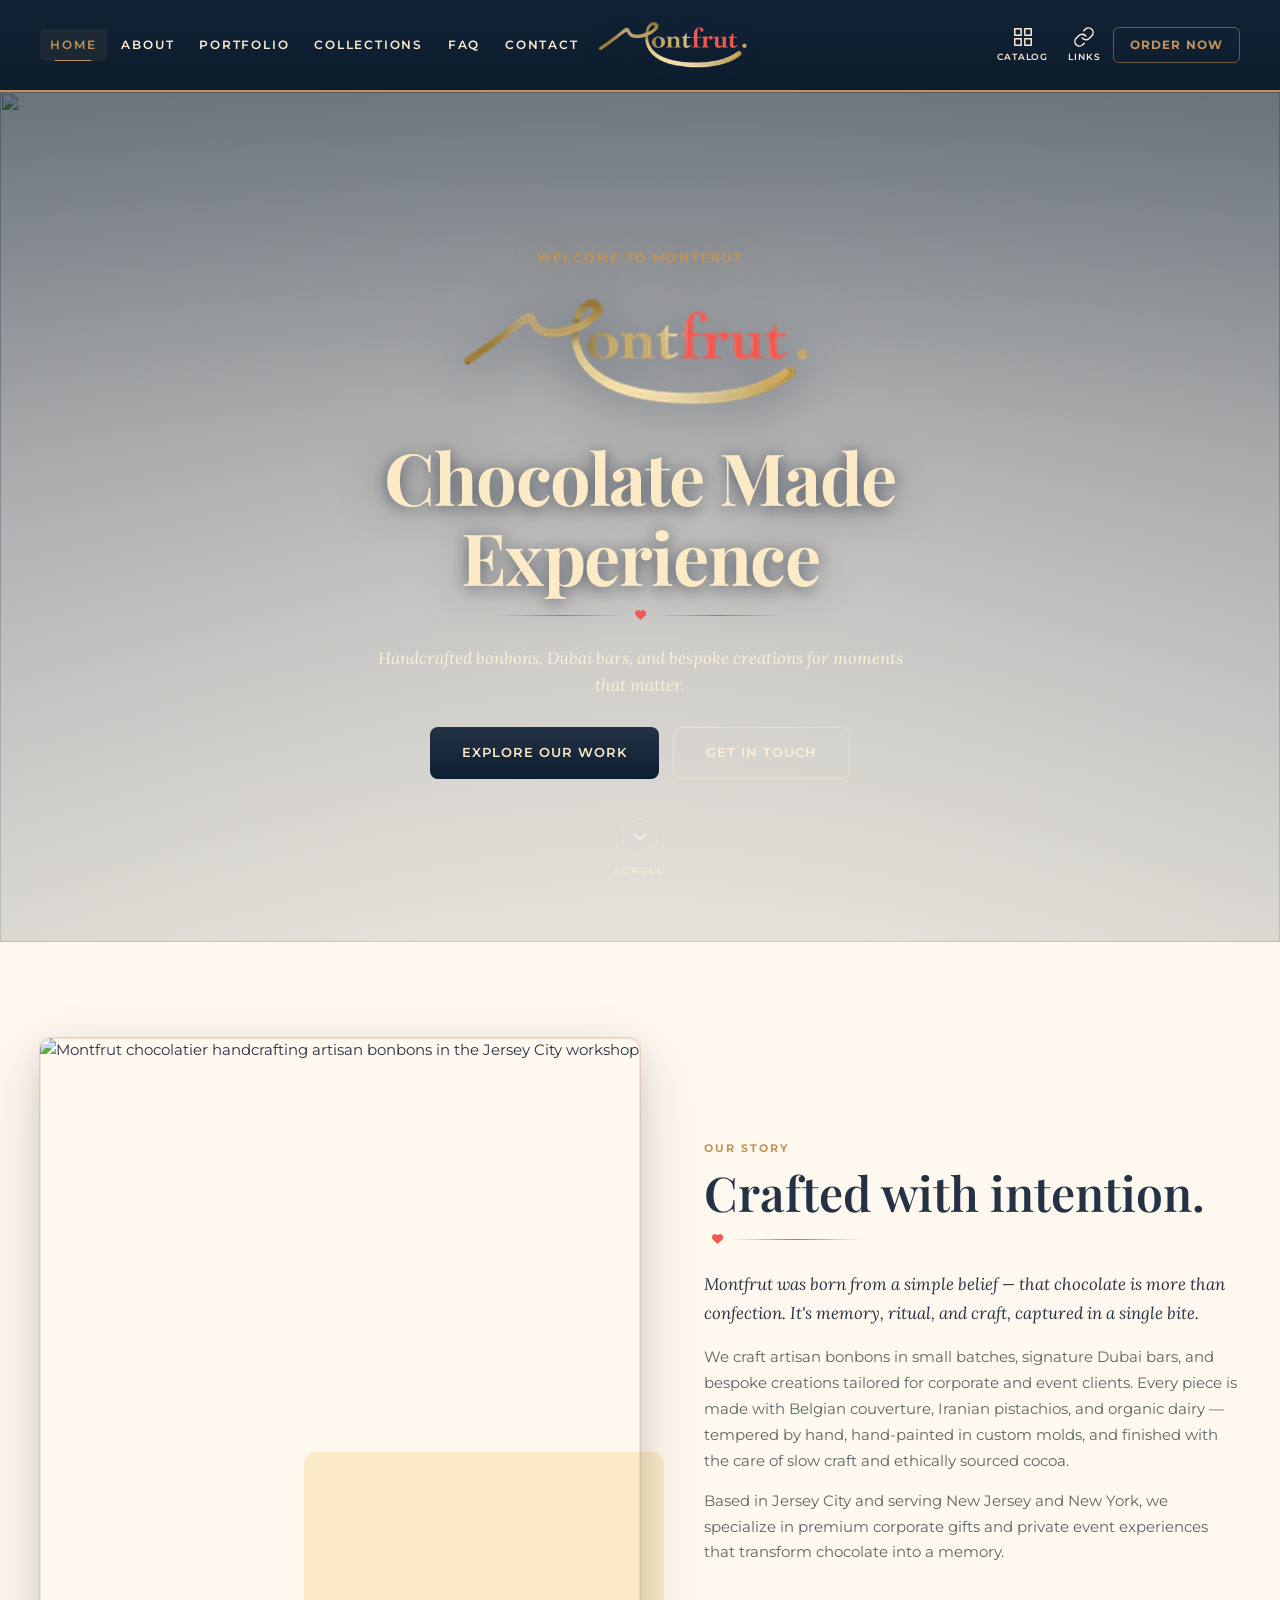
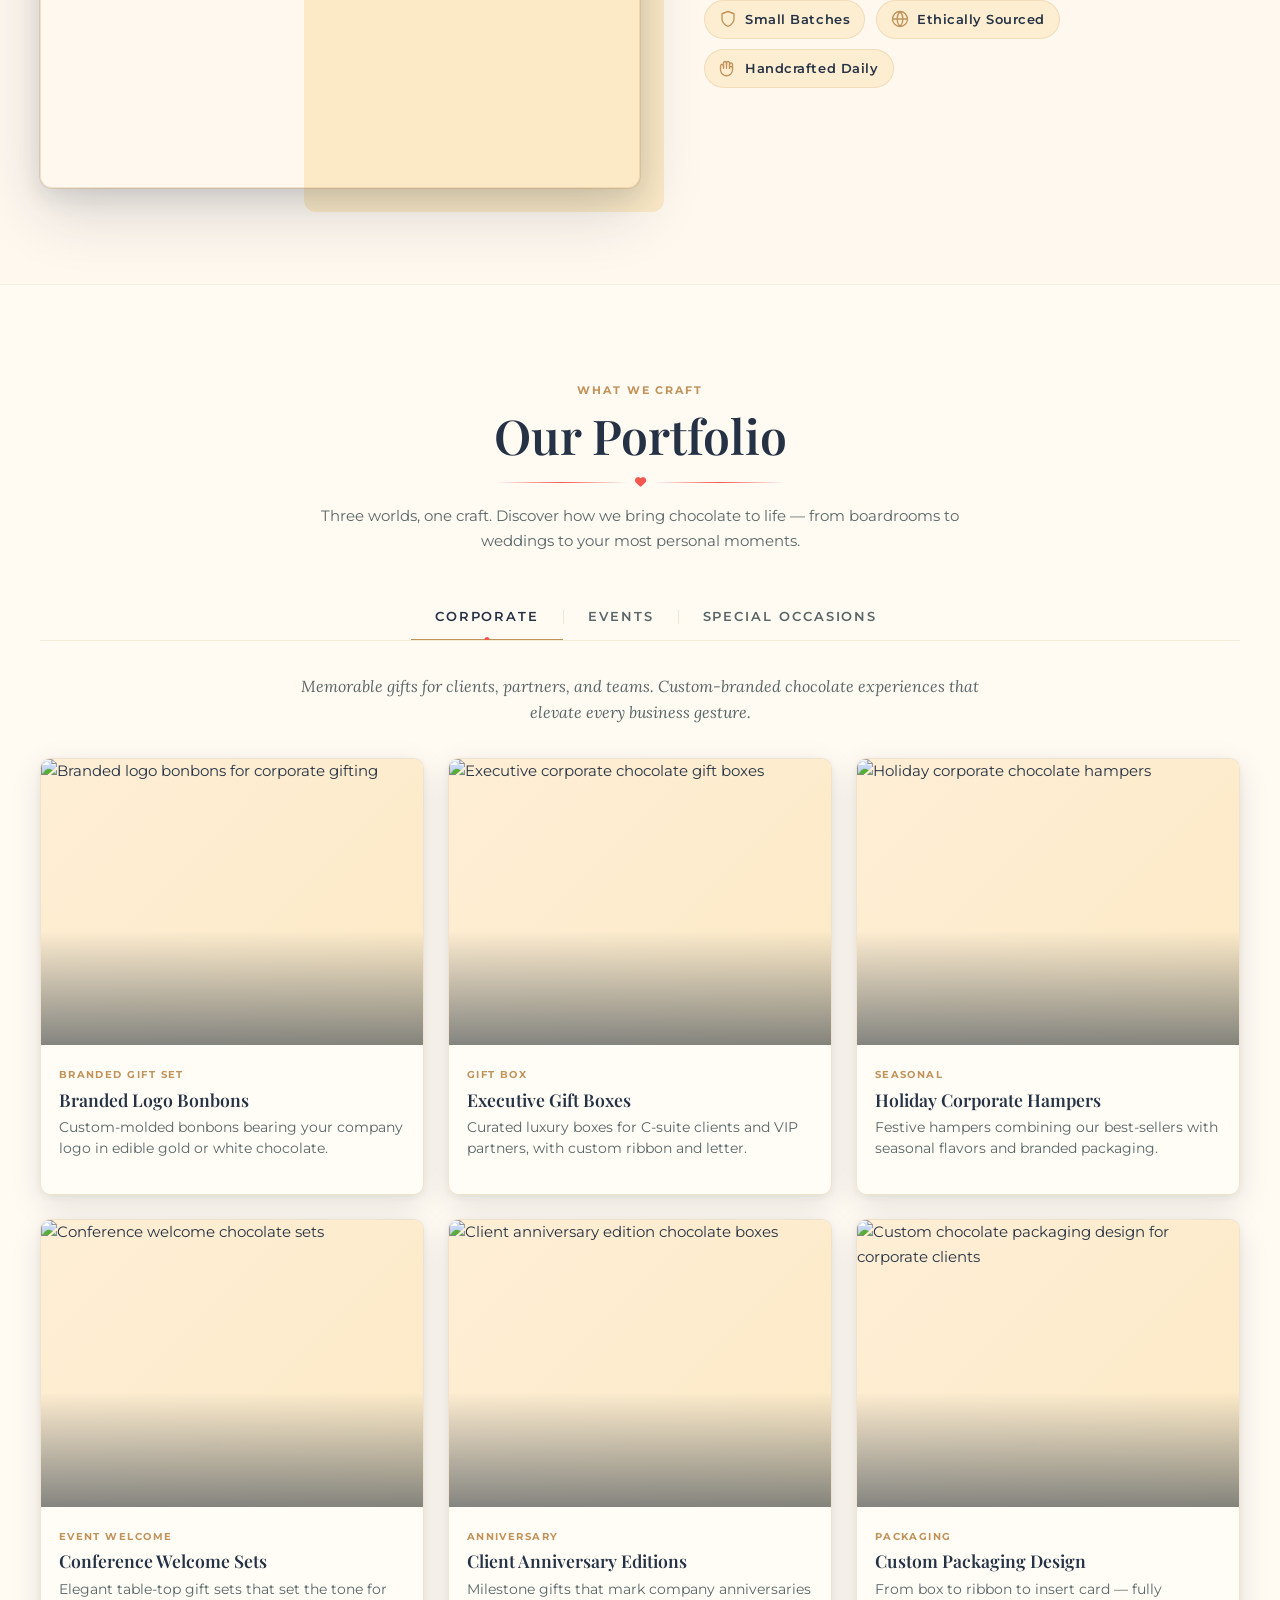
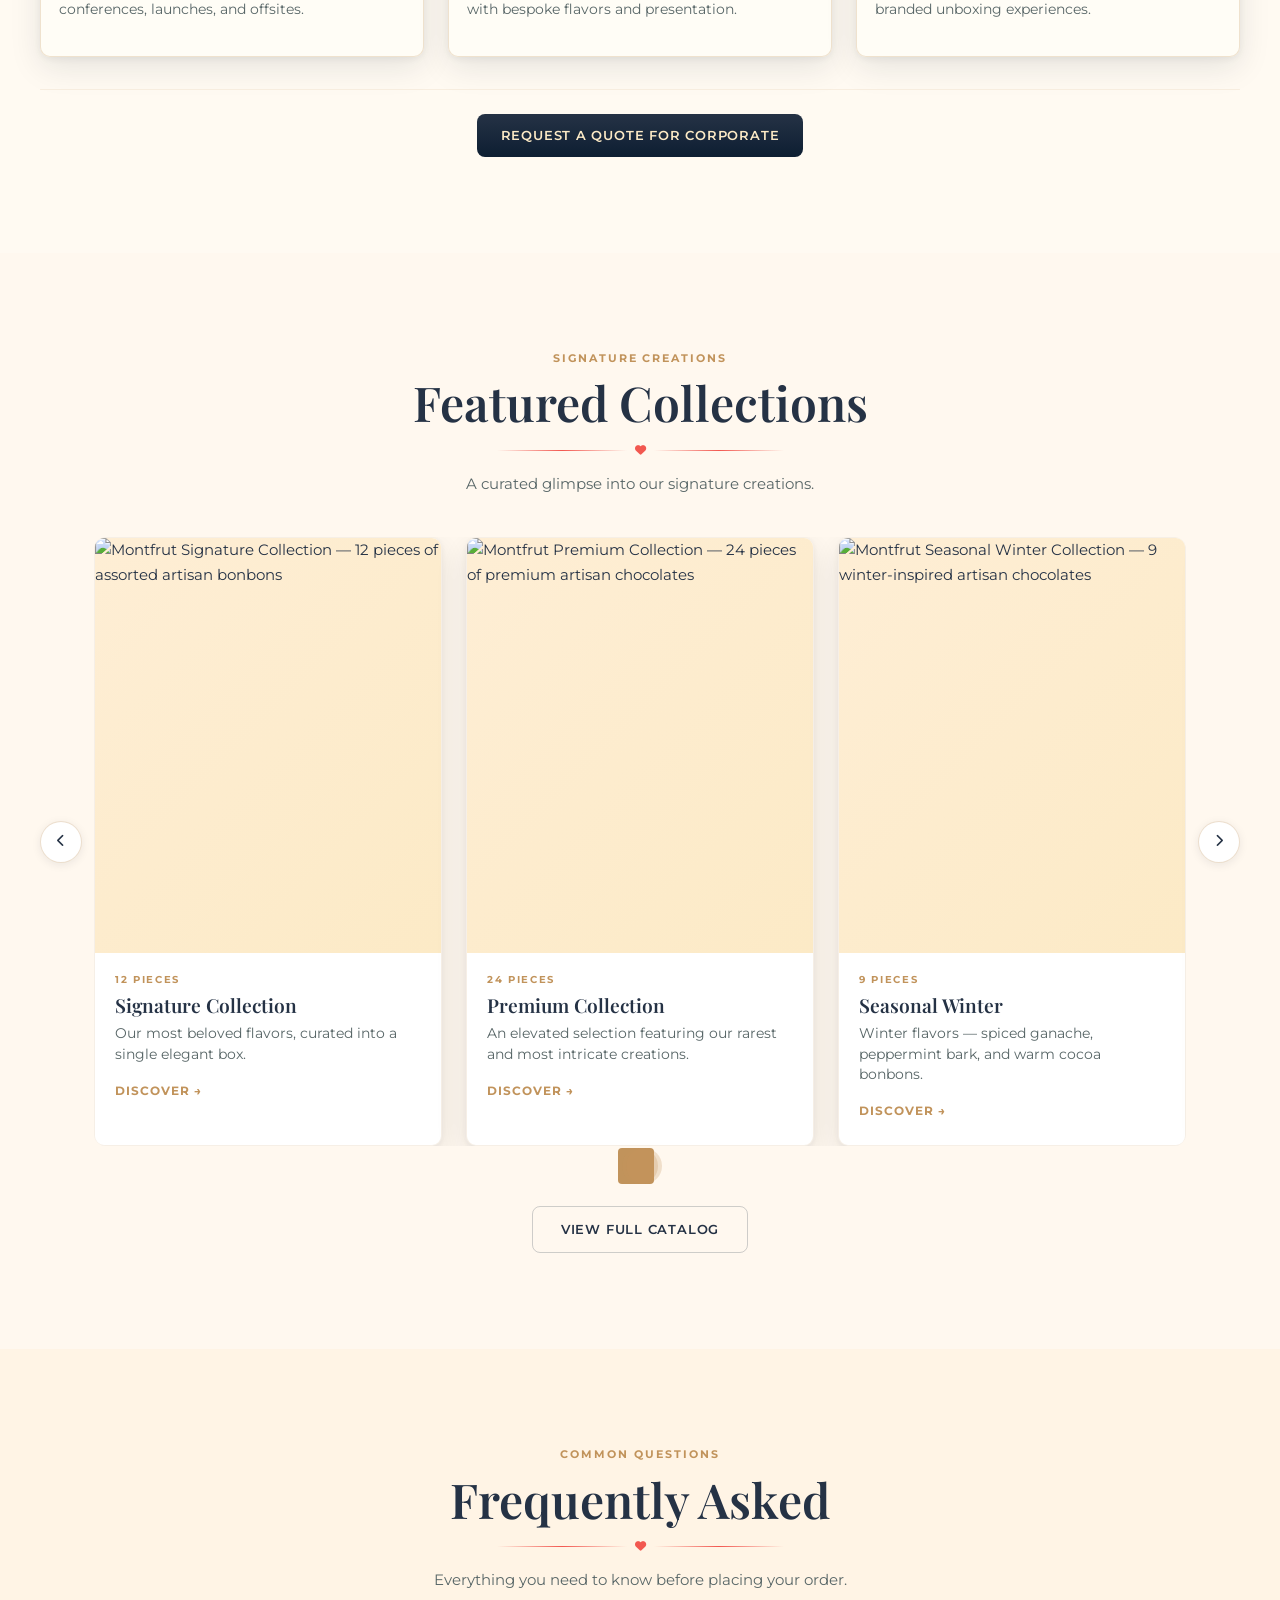
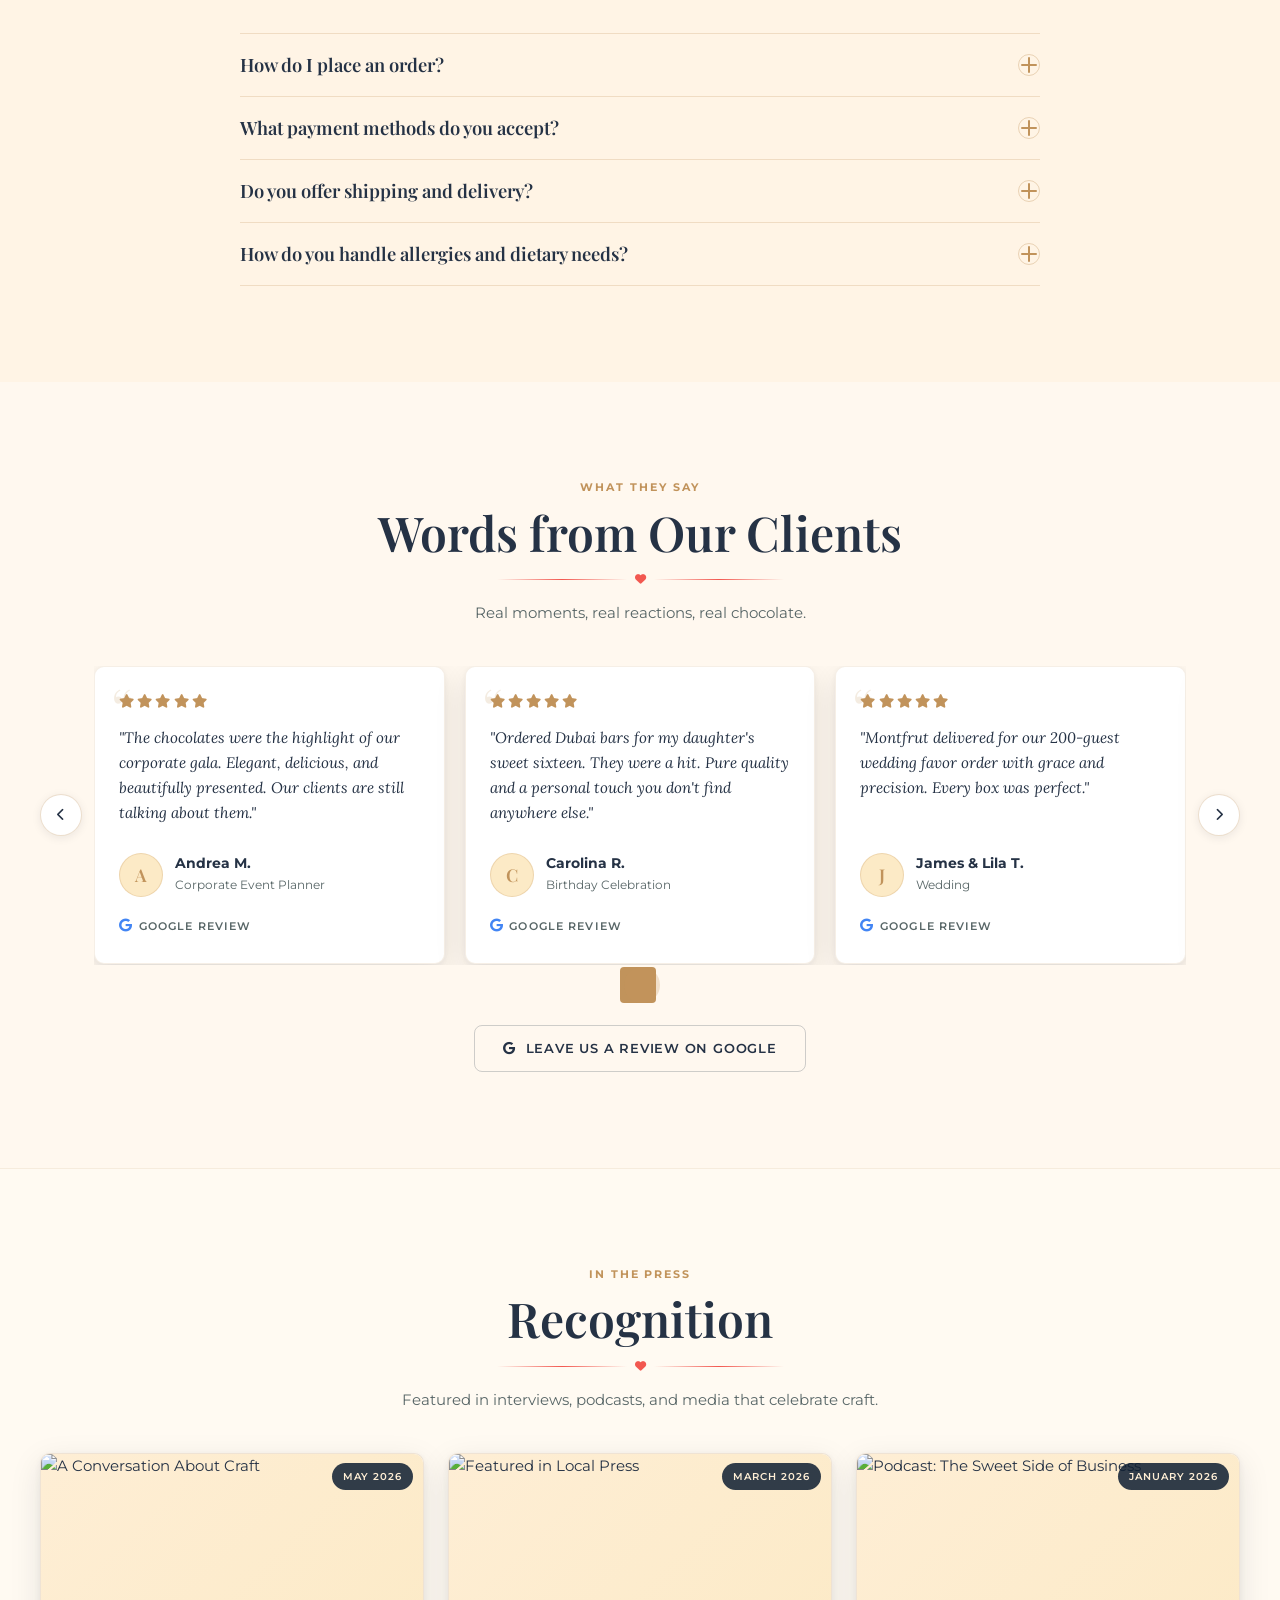
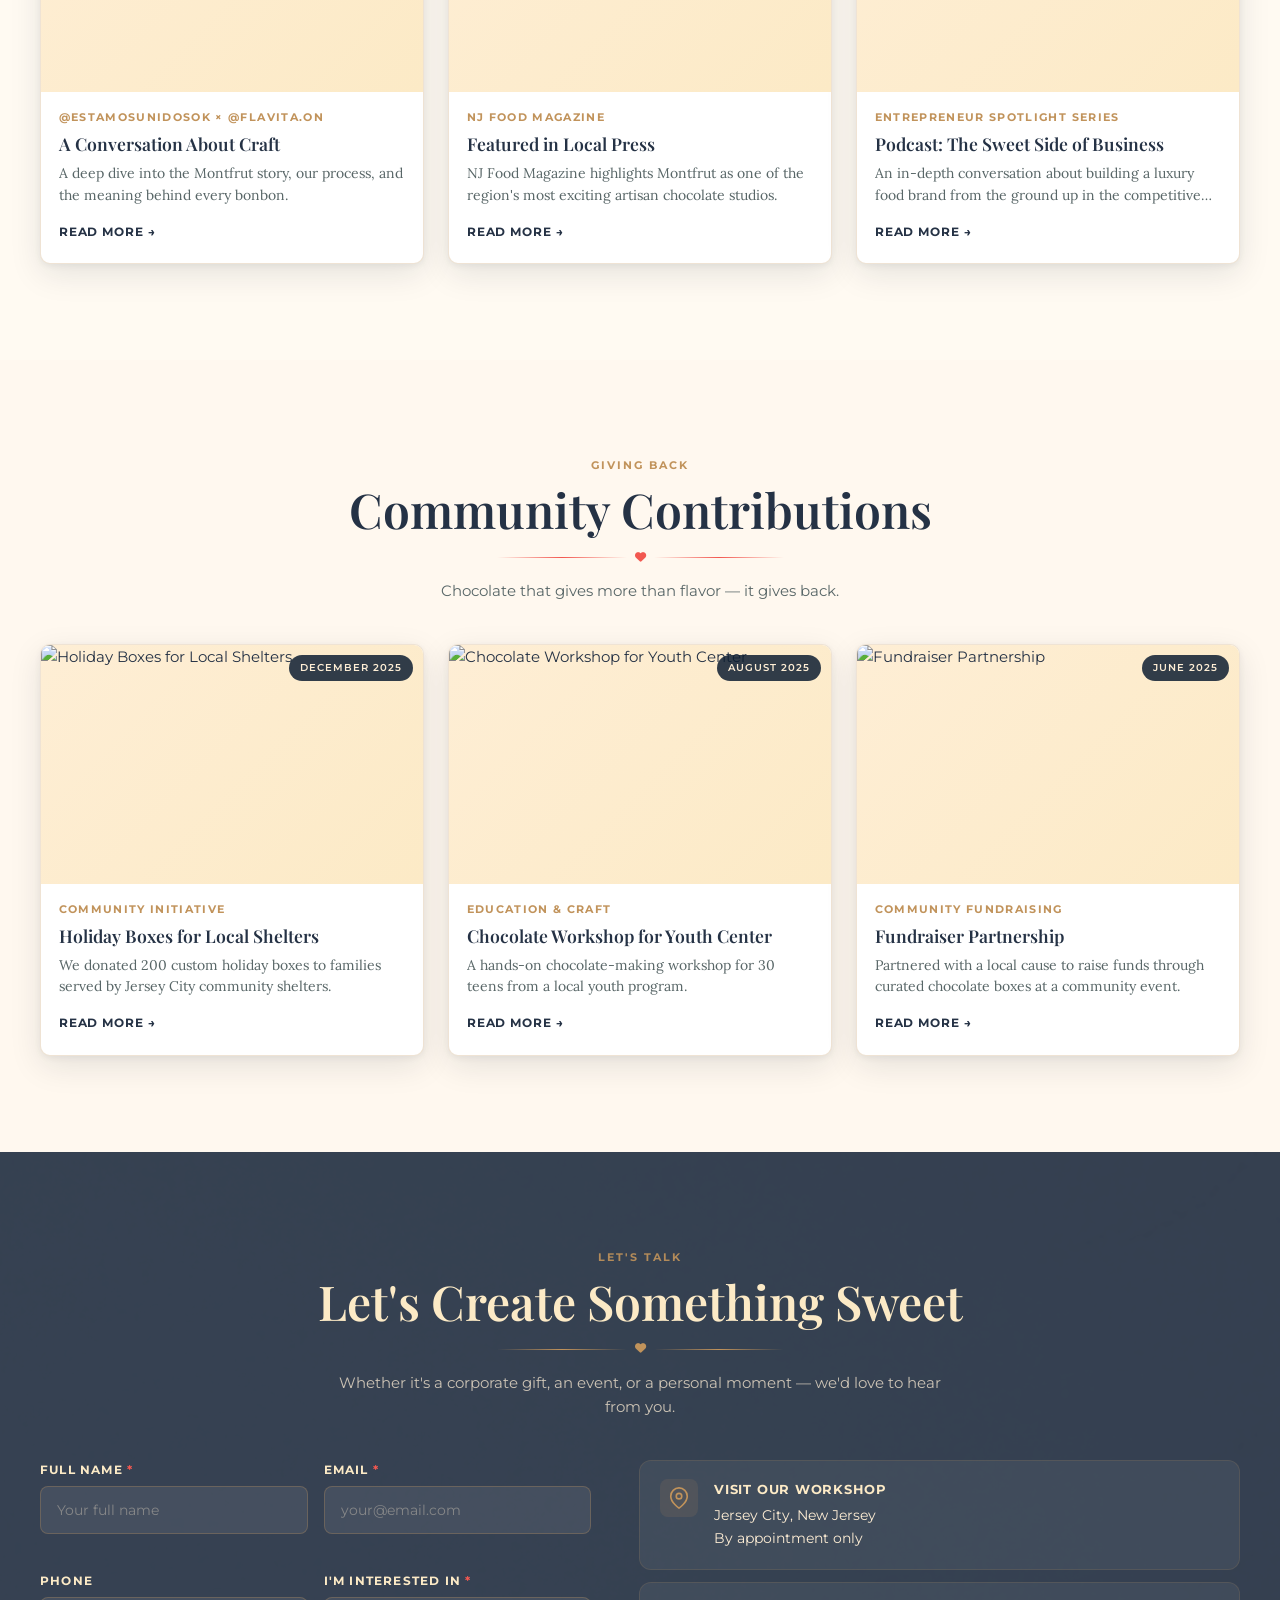
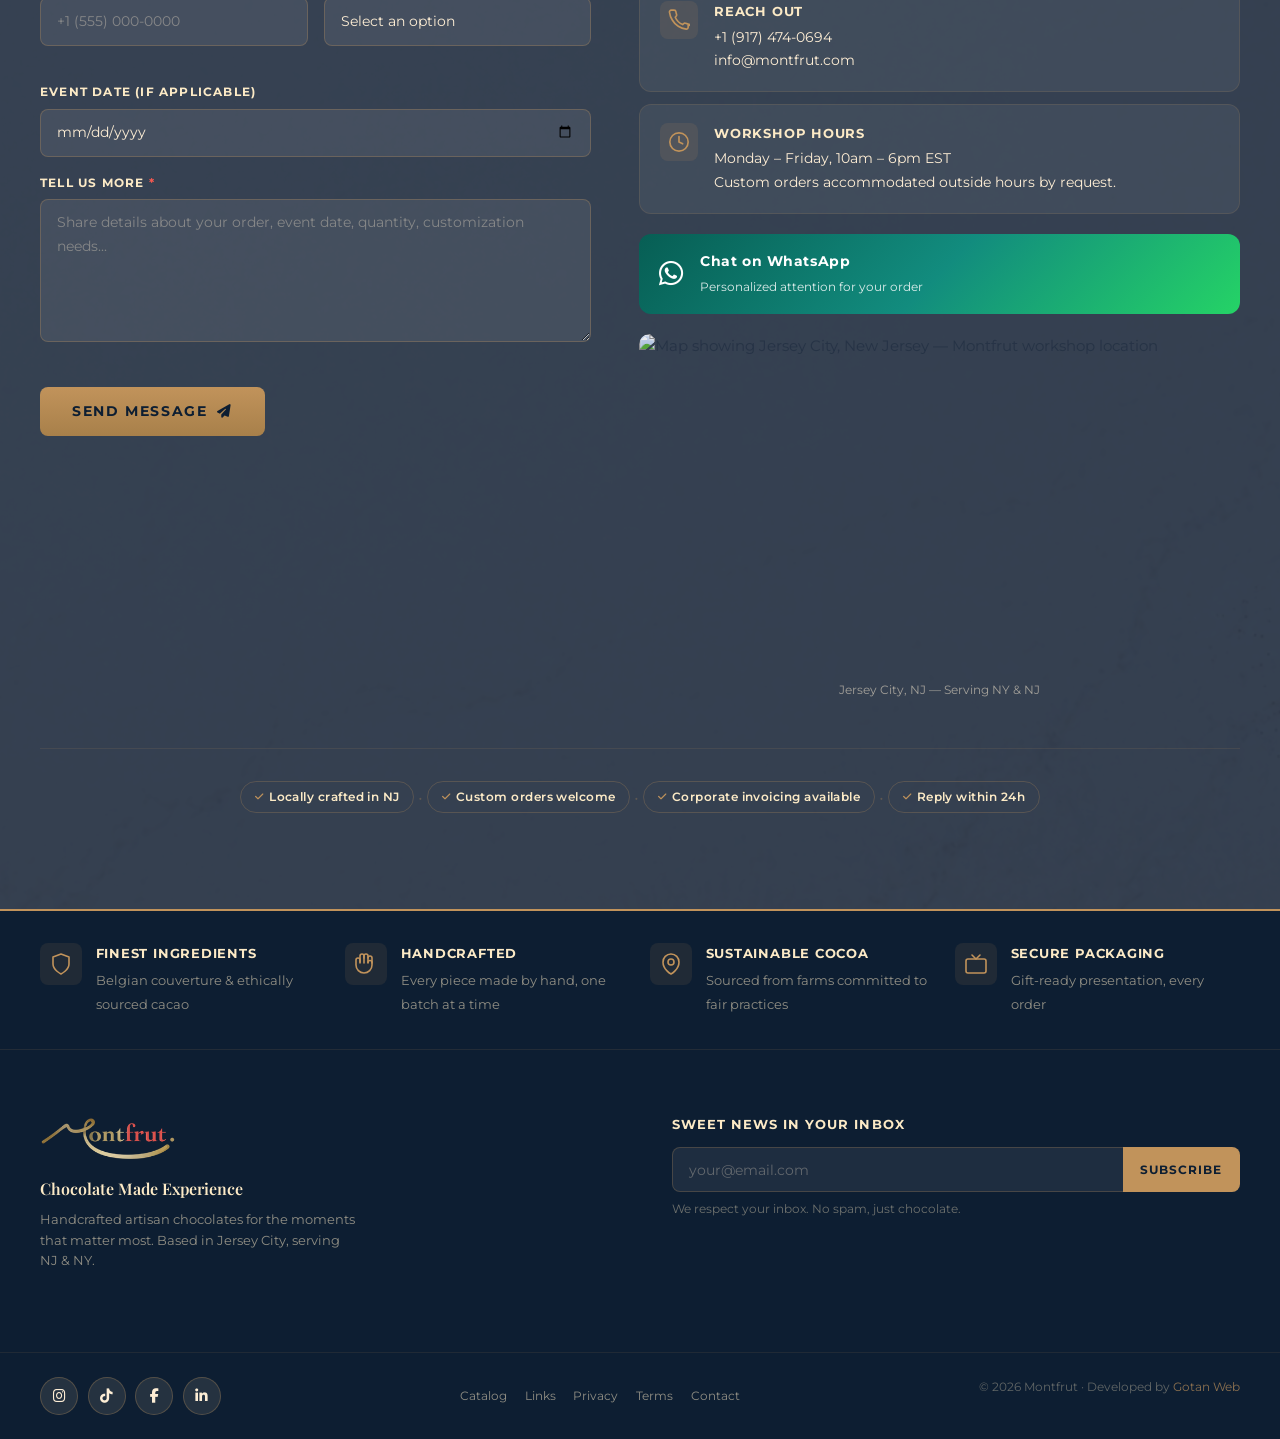
==== commit d759e471: "20260527 - fase4 critic" ====
--- a/index.html
+++ b/index.html
@@ -1870,6 +1870,13 @@
   const nextBtn = document.getElementById('reviews-next');
   if (!track || !dotsContainer) return;
 
+  /* Viewport needs tabindex so keyboard arrow-key handler can receive focus */
+  const viewport = track.parentElement;
+  viewport.setAttribute('tabindex', '0');
+
+  /* Silence aria-live during autoplay — only announce on explicit user navigation */
+  viewport.setAttribute('aria-live', 'off');
+
   /* Render cards */
   track.innerHTML = reviews.map(rev => `
     <article class="review-card" aria-label="Review by ${rev.author}">
@@ -1965,7 +1972,8 @@
 
   /** Apply CSS transform offset and sync button/dot states. */
   function applyTransform() {
-    if (prefersReducedMotion()) track.style.transition = 'none';
+    /* Respect reduced-motion — set to none; restore when not preferred */
+    track.style.transition = prefersReducedMotion() ? 'none' : '';
 
     const offset = currentIndex * (_cardWidth + _gapPx);
     track.style.transform = `translateX(-${offset}px)`;
@@ -1980,6 +1988,8 @@
       const isActive = i === activePage;
       dot.classList.toggle('active', isActive);
       dot.setAttribute('aria-selected', String(isActive));
+      /* Keep tabindex in sync with ARIA tab pattern */
+      dot.setAttribute('tabindex', isActive ? '0' : '-1');
     });
   }
 
@@ -2037,15 +2047,19 @@
     const activePage = getActivePage();
     dotsContainer.innerHTML = '';
     for (let i = 0; i < count; i++) {
+      const isActive = i === activePage;
       const dot = document.createElement('button');
-      dot.className = `carousel-dot${i === activePage ? ' active' : ''}`;
+      dot.className = `carousel-dot${isActive ? ' active' : ''}`;
       dot.setAttribute('role', 'tab');
       dot.setAttribute('aria-label', `Go to slide ${i + 1}`);
-      dot.setAttribute('aria-selected', String(i === activePage));
+      dot.setAttribute('aria-selected', String(isActive));
+      /* ARIA tab pattern: active tab is in tab order; others are skipped */
+      dot.setAttribute('tabindex', isActive ? '0' : '-1');
       dot.addEventListener('click', () => {
         const targetIndex = pageMode ? Math.min(i * itemsPerView, maxIndex()) : i;
         goTo(targetIndex);
         resetAutoplay();
+        announceSlide();
       });
       dotsContainer.appendChild(dot);
     }
@@ -2063,6 +2077,16 @@
   }
 
   function pauseAutoplay() { clearInterval(autoplayTimer); }
+
+  /**
+   * Briefly enables aria-live on the viewport so screen readers announce the
+   * new slide on intentional navigation. Kept off during autoplay to avoid flooding.
+   */
+  function announceSlide() {
+    if (!viewport.getAttribute('aria-live')) return;
+    viewport.setAttribute('aria-live', 'polite');
+    setTimeout(() => viewport.setAttribute('aria-live', 'off'), 500);
+  }
 
   /* Shared debounced resize listener */
   let resizeTimer;
@@ -2080,30 +2104,38 @@
     }
   });
 
-  /* Wire arrow buttons */
-  if (prevBtn) prevBtn.addEventListener('click', () => { prev(); resetAutoplay(); });
-  if (nextBtn) nextBtn.addEventListener('click', () => { next(); resetAutoplay(); });
+  /* Wire arrow buttons — announce slide for screen readers */
+  if (prevBtn) prevBtn.addEventListener('click', () => { prev(); resetAutoplay(); announceSlide(); });
+  if (nextBtn) nextBtn.addEventListener('click', () => { next(); resetAutoplay(); announceSlide(); });
 
   /* Pause on hover */
   viewport.addEventListener('mouseenter', pauseAutoplay);
   viewport.addEventListener('mouseleave', startAutoplay);
 
-  /* Touch / swipe support */
+  /* Touch / swipe support
+     Guard: only trigger if horizontal delta dominates vertical delta,
+     preventing false positives during diagonal page-scroll. */
   let touchStartX = 0;
-  track.addEventListener('touchstart', e => { touchStartX = e.touches[0].clientX; }, { passive: true });
+  let touchStartY = 0;
+  track.addEventListener('touchstart', e => {
+    touchStartX = e.touches[0].clientX;
+    touchStartY = e.touches[0].clientY;
+  }, { passive: true });
   track.addEventListener('touchend', e => {
-    const delta = touchStartX - e.changedTouches[0].clientX;
-    if (Math.abs(delta) > 40) {
-      if (delta > 0) next();
+    const deltaX = touchStartX - e.changedTouches[0].clientX;
+    const deltaY = touchStartY - e.changedTouches[0].clientY;
+    if (Math.abs(deltaX) > 40 && Math.abs(deltaX) > Math.abs(deltaY) * 1.5) {
+      if (deltaX > 0) next();
       else prev();
       resetAutoplay();
+      announceSlide();
     }
   });
 
   /* Keyboard: arrow keys when carousel viewport is focused */
   viewport.addEventListener('keydown', e => {
-    if (e.key === 'ArrowRight') { next(); resetAutoplay(); }
-    if (e.key === 'ArrowLeft')  { prev(); resetAutoplay(); }
+    if (e.key === 'ArrowRight') { next(); resetAutoplay(); announceSlide(); }
+    if (e.key === 'ArrowLeft')  { prev(); resetAutoplay(); announceSlide(); }
   });
 
   /* Initial render: size cards and build dots immediately, then apply transform
--- a/css/styles.css
+++ b/css/styles.css
@@ -1555,6 +1555,11 @@
   transform: scale(1.08);
 }
 
+.carousel-arrow-btn:focus-visible {
+  outline: 2px solid var(--desert-sand);
+  outline-offset: 3px;
+}
+
 .carousel-arrow-btn:disabled {
   opacity: 0.35;
   cursor: not-allowed;
@@ -1565,17 +1570,20 @@
 .carousel-dots {
   display: flex;
   justify-content: center;
-  gap: 0.5rem;
+  gap: 0.25rem;
   margin-top: 1.25rem;
 }
 
 .carousel-dot {
+  /* Visual size */
   width: 8px;
   height: 8px;
   border-radius: 50%;
   background: rgba(193, 147, 91, 0.25);
   border: none;
-  padding: 0;
+  /* Invisible padding expands tap target to ≥44px without changing appearance */
+  padding: 18px;
+  margin: -18px;
   cursor: pointer;
   transition: background var(--transition-fast), transform var(--transition-fast), width var(--transition-fast);
 }
@@ -1584,6 +1592,12 @@
   background: var(--desert-sand);
   width: 24px;
   border-radius: 4px;
+}
+
+.carousel-dot:focus-visible {
+  outline: 2px solid var(--desert-sand);
+  outline-offset: 4px;
+  border-radius: 50%;
 }
 
 
@@ -1619,6 +1633,17 @@
   justify-content: space-between;
   align-items: center;
   gap: 1rem;
+  transition: color var(--transition-fast);
+}
+
+.faq-accordion .accordion-button:hover {
+  color: var(--desert-sand);
+}
+
+.faq-accordion .accordion-button:focus-visible {
+  outline: 2px solid var(--desert-sand);
+  outline-offset: 4px;
+  border-radius: 2px;
 }
 
 .faq-accordion .accordion-button:not(.collapsed) {
@@ -1643,7 +1668,7 @@
   border: 1.5px solid rgba(193, 147, 91, 0.35);
   border-radius: 50%;
   color: var(--desert-sand);
-  transition: transform var(--transition-med), border-color var(--transition-fast);
+  transition: transform var(--transition-med), border-color var(--transition-fast), color var(--transition-fast);
 }
 
 .faq-accordion .accordion-button:not(.collapsed) .faq-icon,
@@ -1799,6 +1824,12 @@
   letter-spacing: 0.06em;
   text-transform: uppercase;
   color: var(--midnight-blue);
+  transition: background var(--transition-fast), border-color var(--transition-fast);
+}
+
+.allergy-tag:hover {
+  background: rgba(193, 147, 91, 0.18);
+  border-color: rgba(193, 147, 91, 0.45);
 }
 
 
@@ -1813,9 +1844,35 @@
   gap: 0.75rem;
 }
 
+/* On mobile the arrows overlay the carousel edges so the viewport uses full width.
+   Arrows are offset inward so they don't clip outside the section container. */
+@media (max-width: 575px) {
+  .reviews-carousel-wrap {
+    display: block; /* viewport takes full row width */
+  }
+
+  .reviews-carousel-wrap .carousel-arrow-btn {
+    position: absolute;
+    top: 50%;
+    transform: translateY(-50%);
+    z-index: 3;
+    background: rgba(255, 255, 255, 0.92);
+    backdrop-filter: blur(4px);
+    box-shadow: 0 2px 12px rgba(13, 30, 50, 0.14);
+  }
+
+  .reviews-carousel-wrap .carousel-arrow-btn--prev { left: 0.25rem; }
+  .reviews-carousel-wrap .carousel-arrow-btn--next { right: 0.25rem; }
+}
+
 .reviews-carousel-viewport {
   flex: 1;
   overflow: hidden;
+  cursor: grab;
+}
+
+.reviews-carousel-viewport:active {
+  cursor: grabbing;
 }
 
 .reviews-track {
@@ -1823,6 +1880,7 @@
   gap: 1.25rem;
   transition: transform 0.5s cubic-bezier(0.4, 0, 0.2, 1);
   will-change: transform;
+  backface-visibility: hidden;
   align-items: stretch;
 }
 
@@ -1839,9 +1897,16 @@
   display: flex;
   flex-direction: column;
   gap: 0.75rem;
-}
-
-/* Decorative quote mark */
+  transition: transform var(--transition-med), box-shadow var(--transition-med), border-color var(--transition-fast);
+}
+
+.review-card:hover {
+  transform: translateY(-4px);
+  box-shadow: var(--card-shadow-hover);
+  border-color: rgba(193, 147, 91, 0.3);
+}
+
+/* Decorative quote mark — kept behind all card content */
 .review-card::before {
   content: '\201C';
   position: absolute;
@@ -1849,9 +1914,17 @@
   left: 1rem;
   font-family: var(--font-display);
   font-size: 3.5rem;
-  color: rgba(193, 147, 91, 0.22);
+  color: rgba(193, 147, 91, 0.18);
   line-height: 1;
   pointer-events: none;
+  user-select: none;
+  z-index: 0;
+}
+
+/* Ensure card content sits above the decorative quote */
+.review-card > * {
+  position: relative;
+  z-index: 1;
 }
 
 .review-card__stars {
@@ -1923,7 +1996,9 @@
   display: flex;
   align-items: center;
   gap: 0.35rem;
-  margin-top: 0.25rem;
+  /* Push to bottom of flex card regardless of quote length */
+  margin-top: auto;
+  padding-top: 0.5rem;
 }
 
 .review-card__source .fa-google {
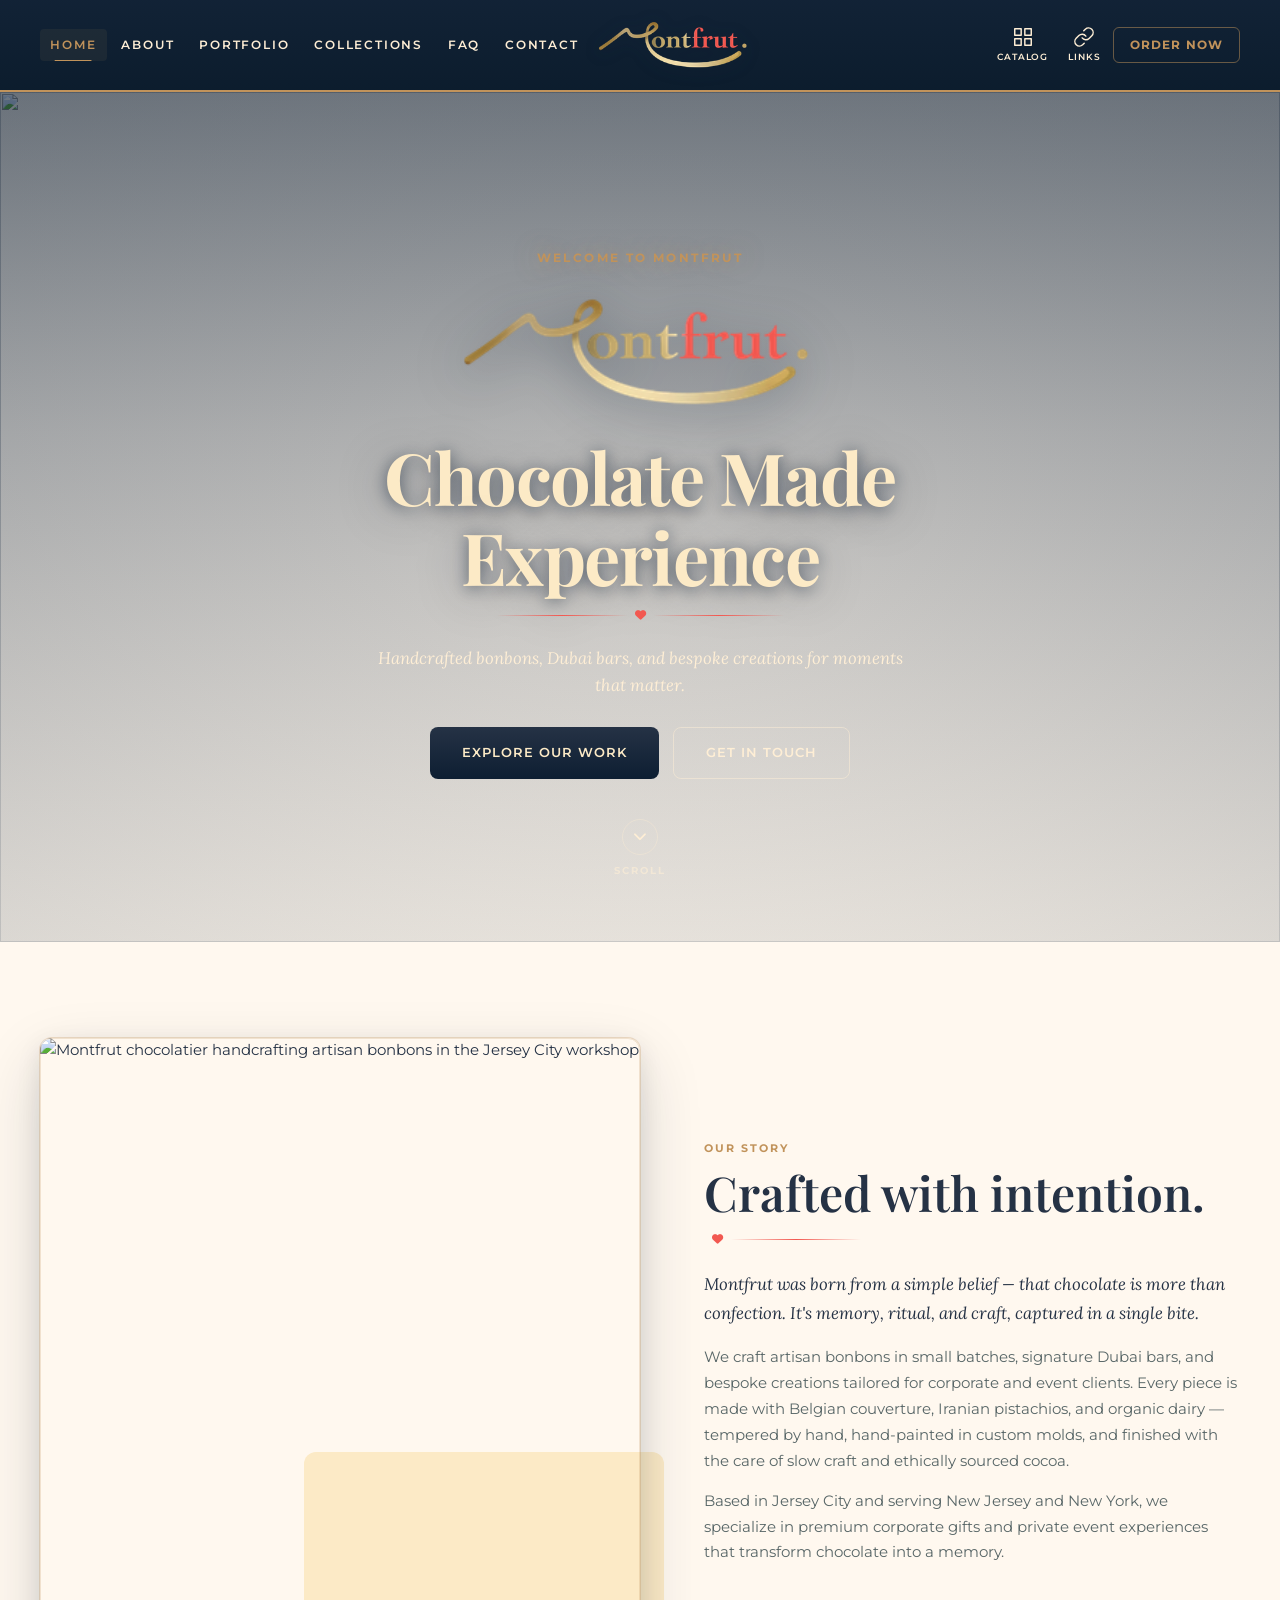
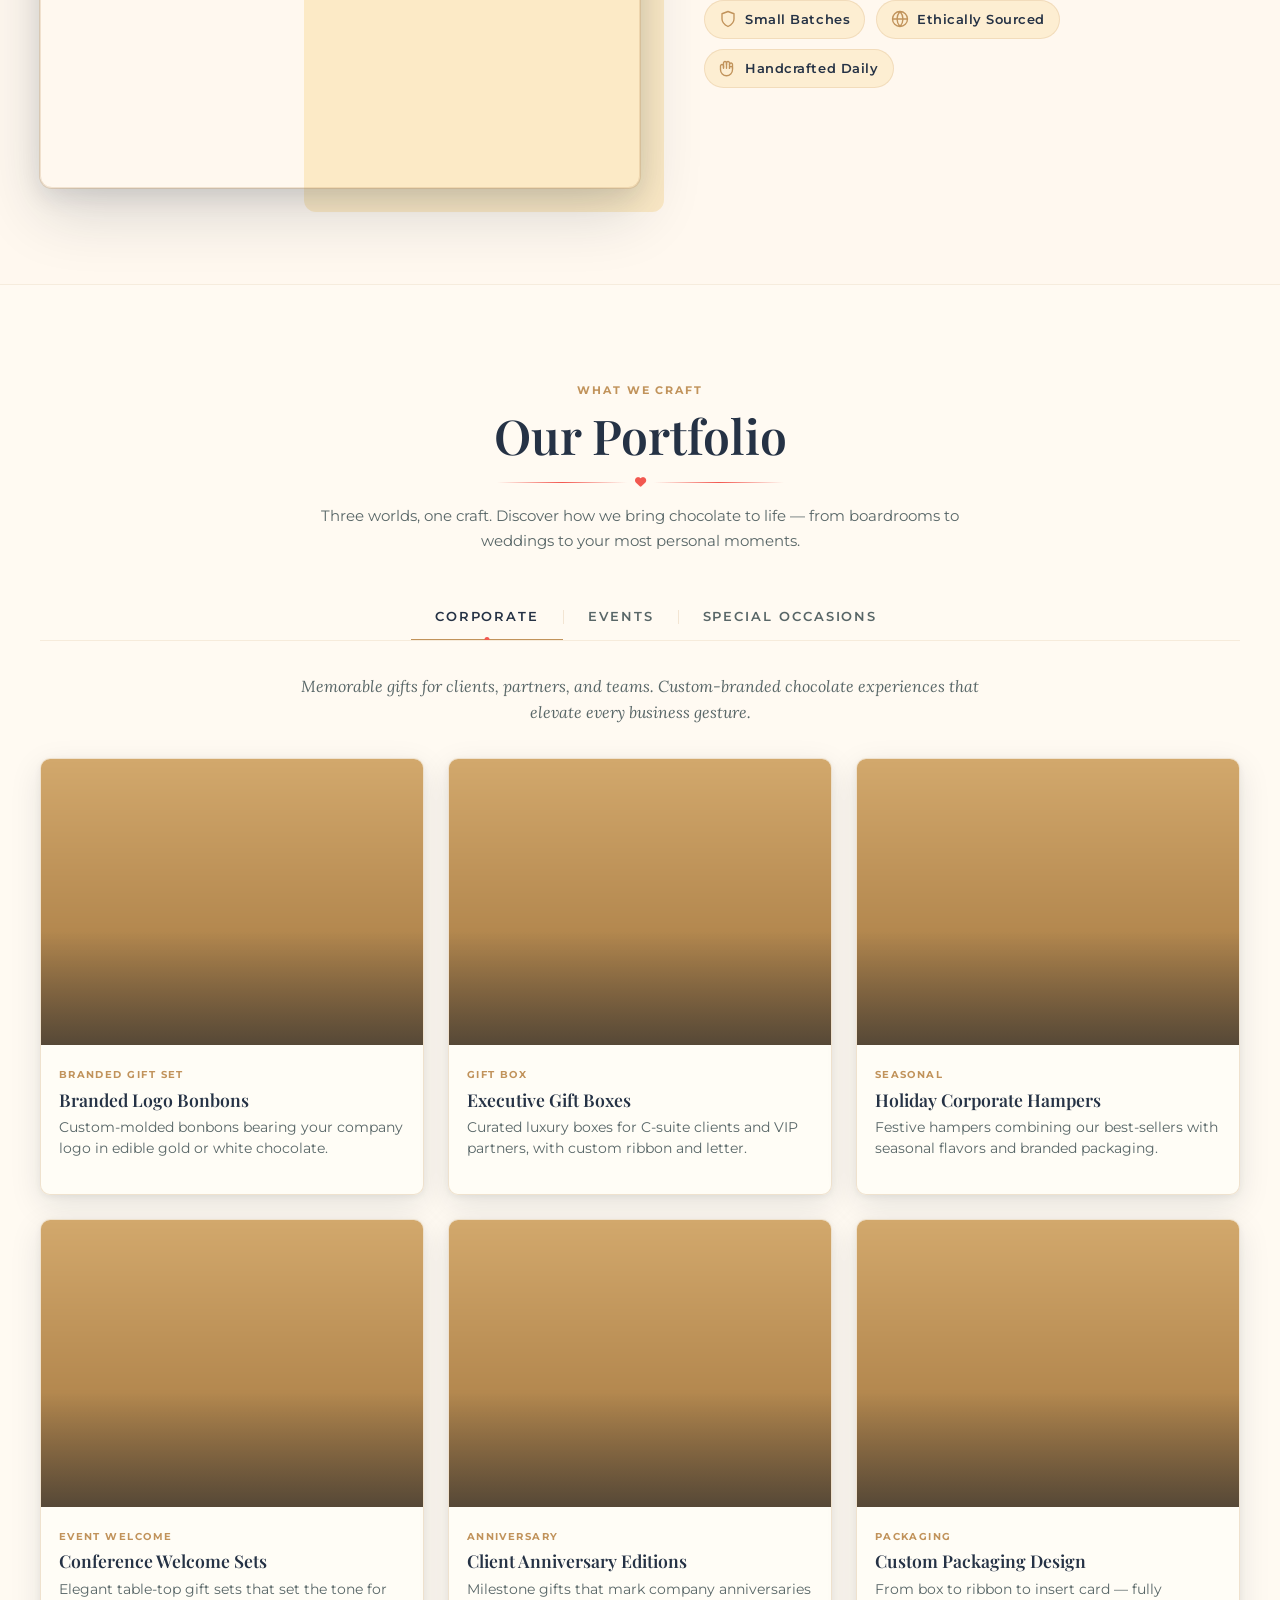
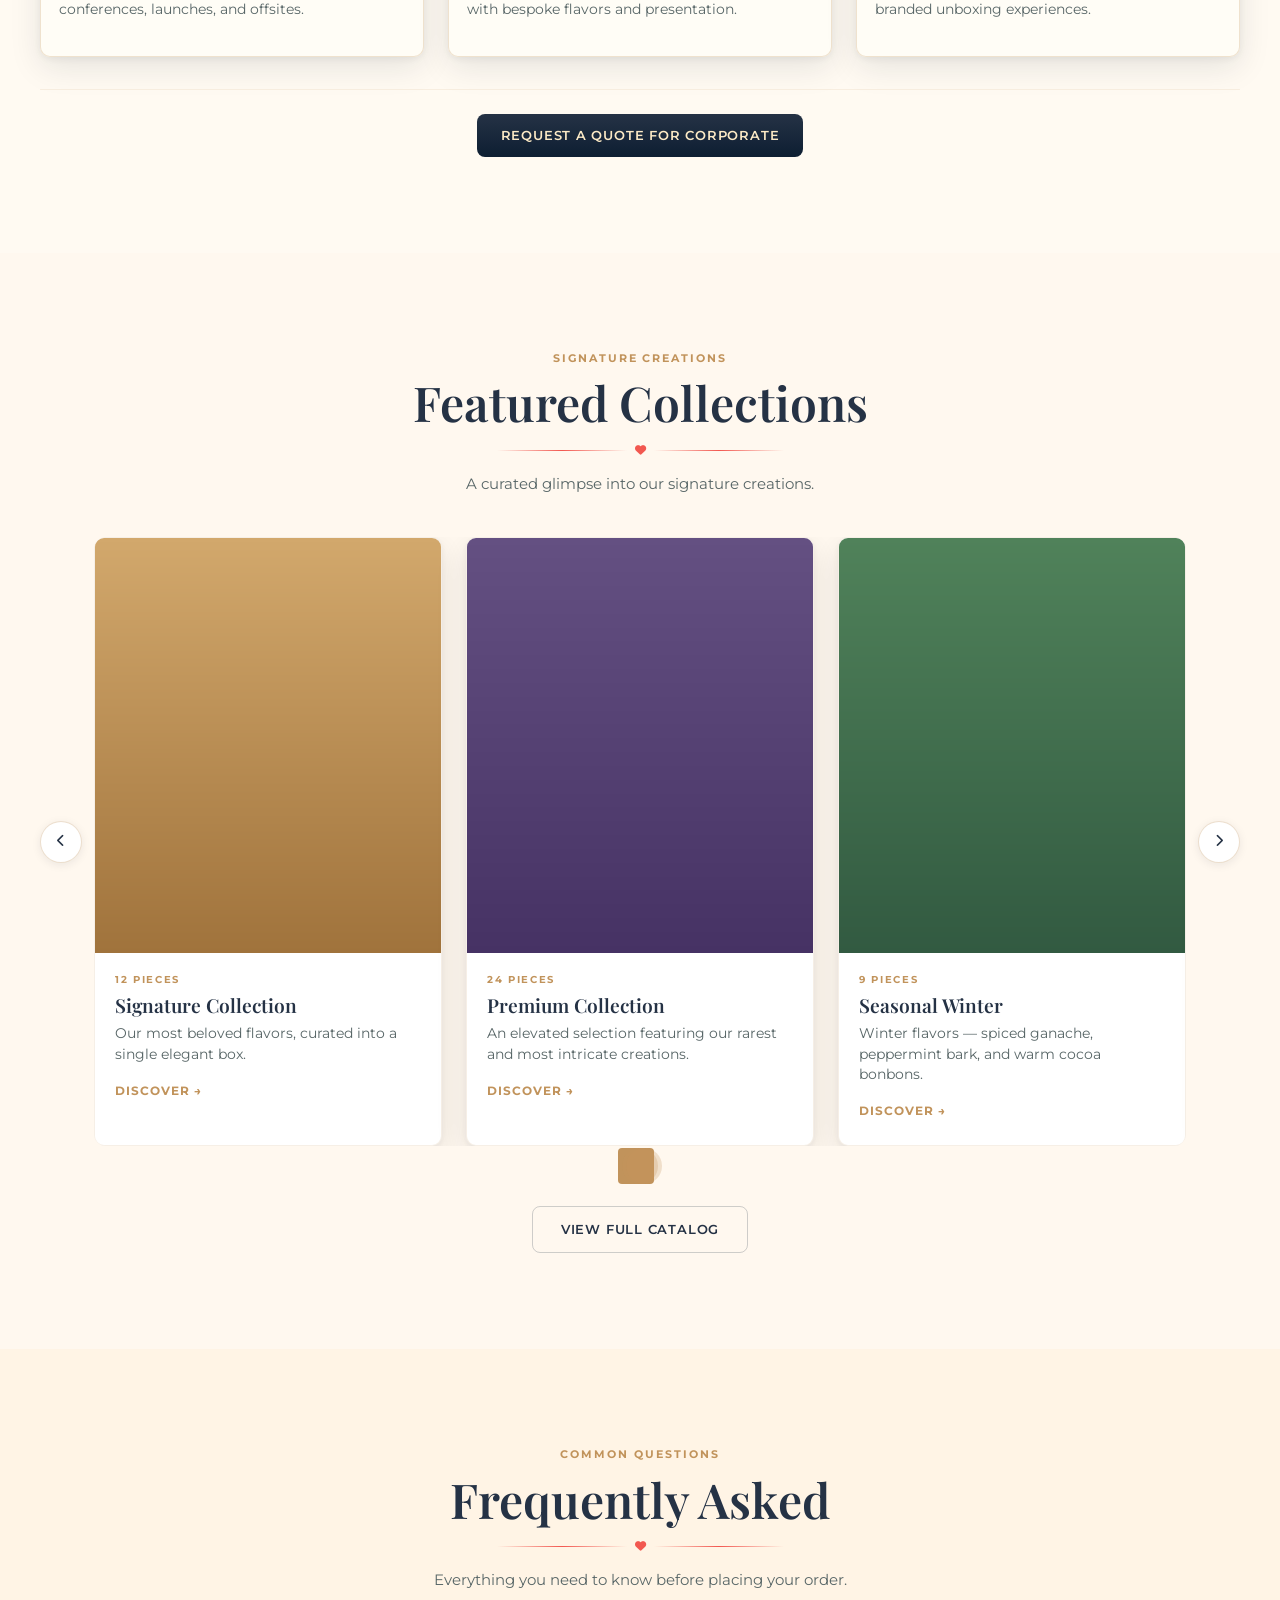
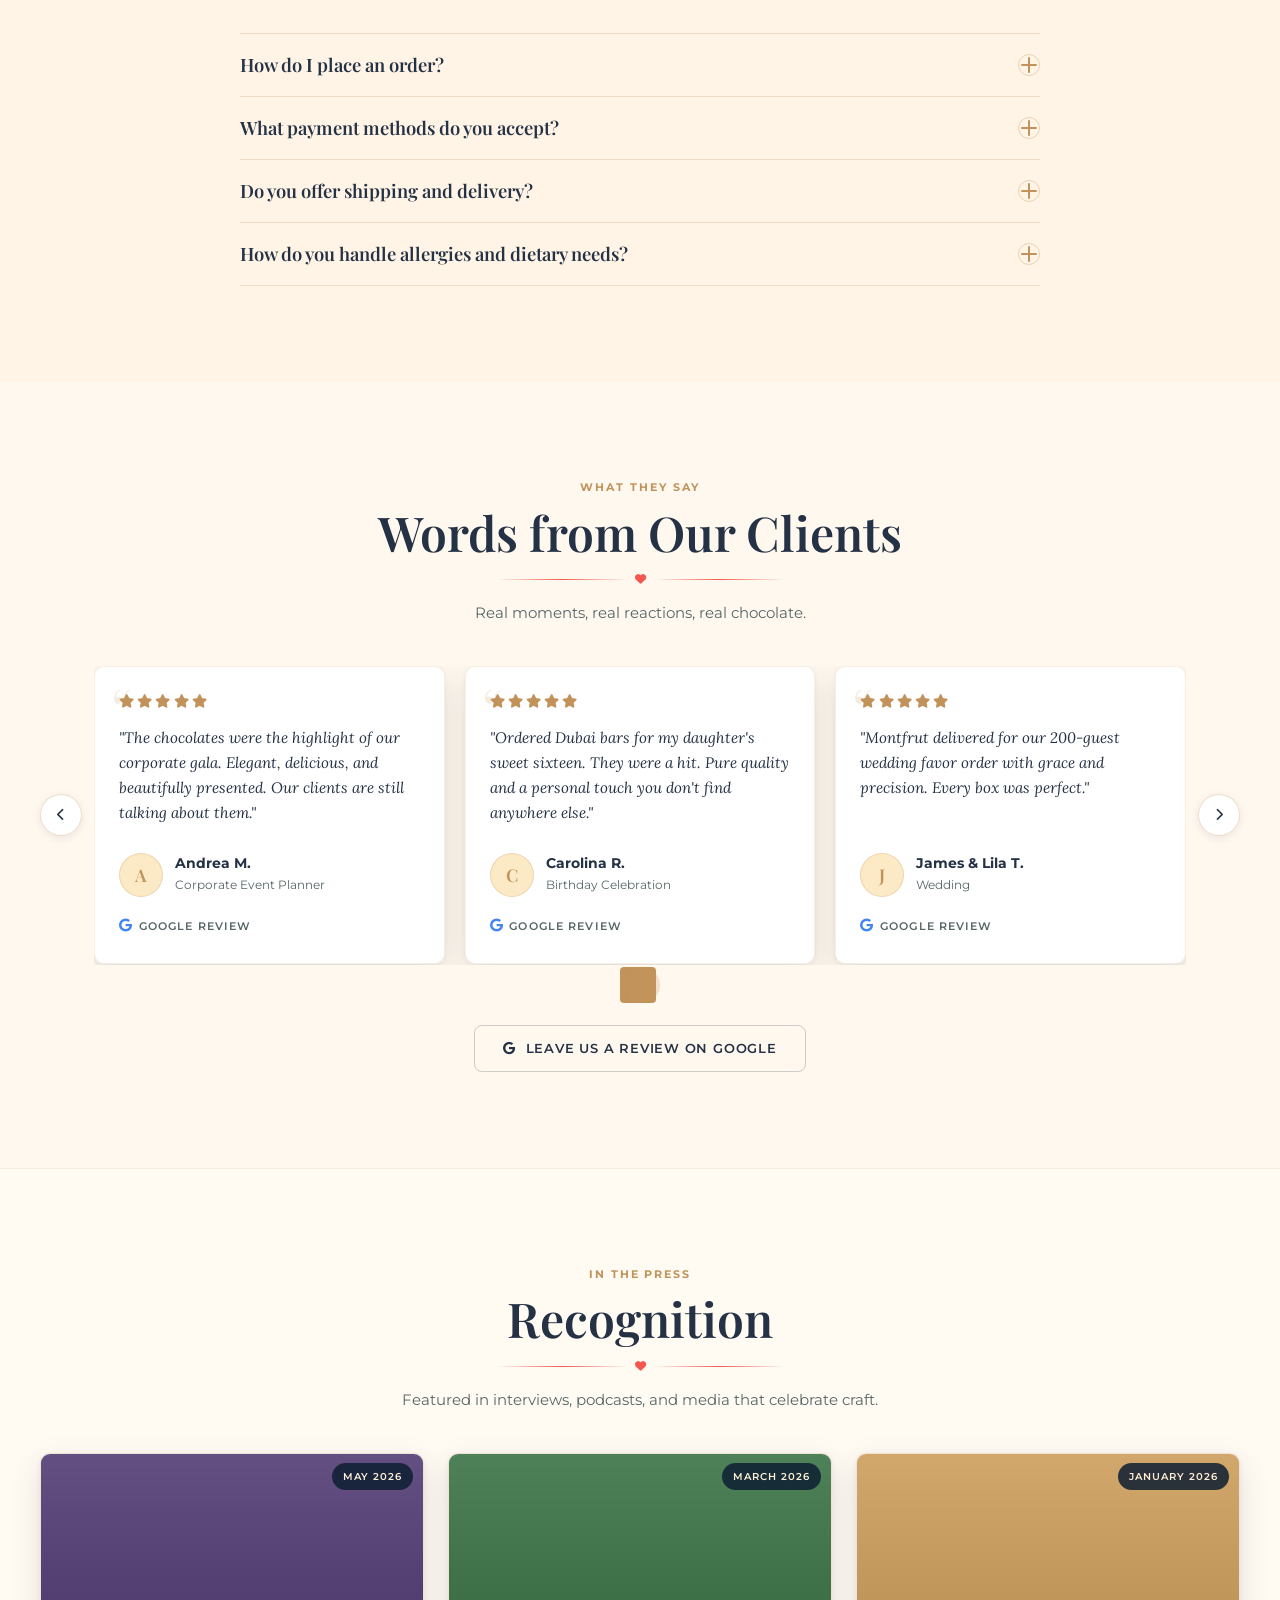
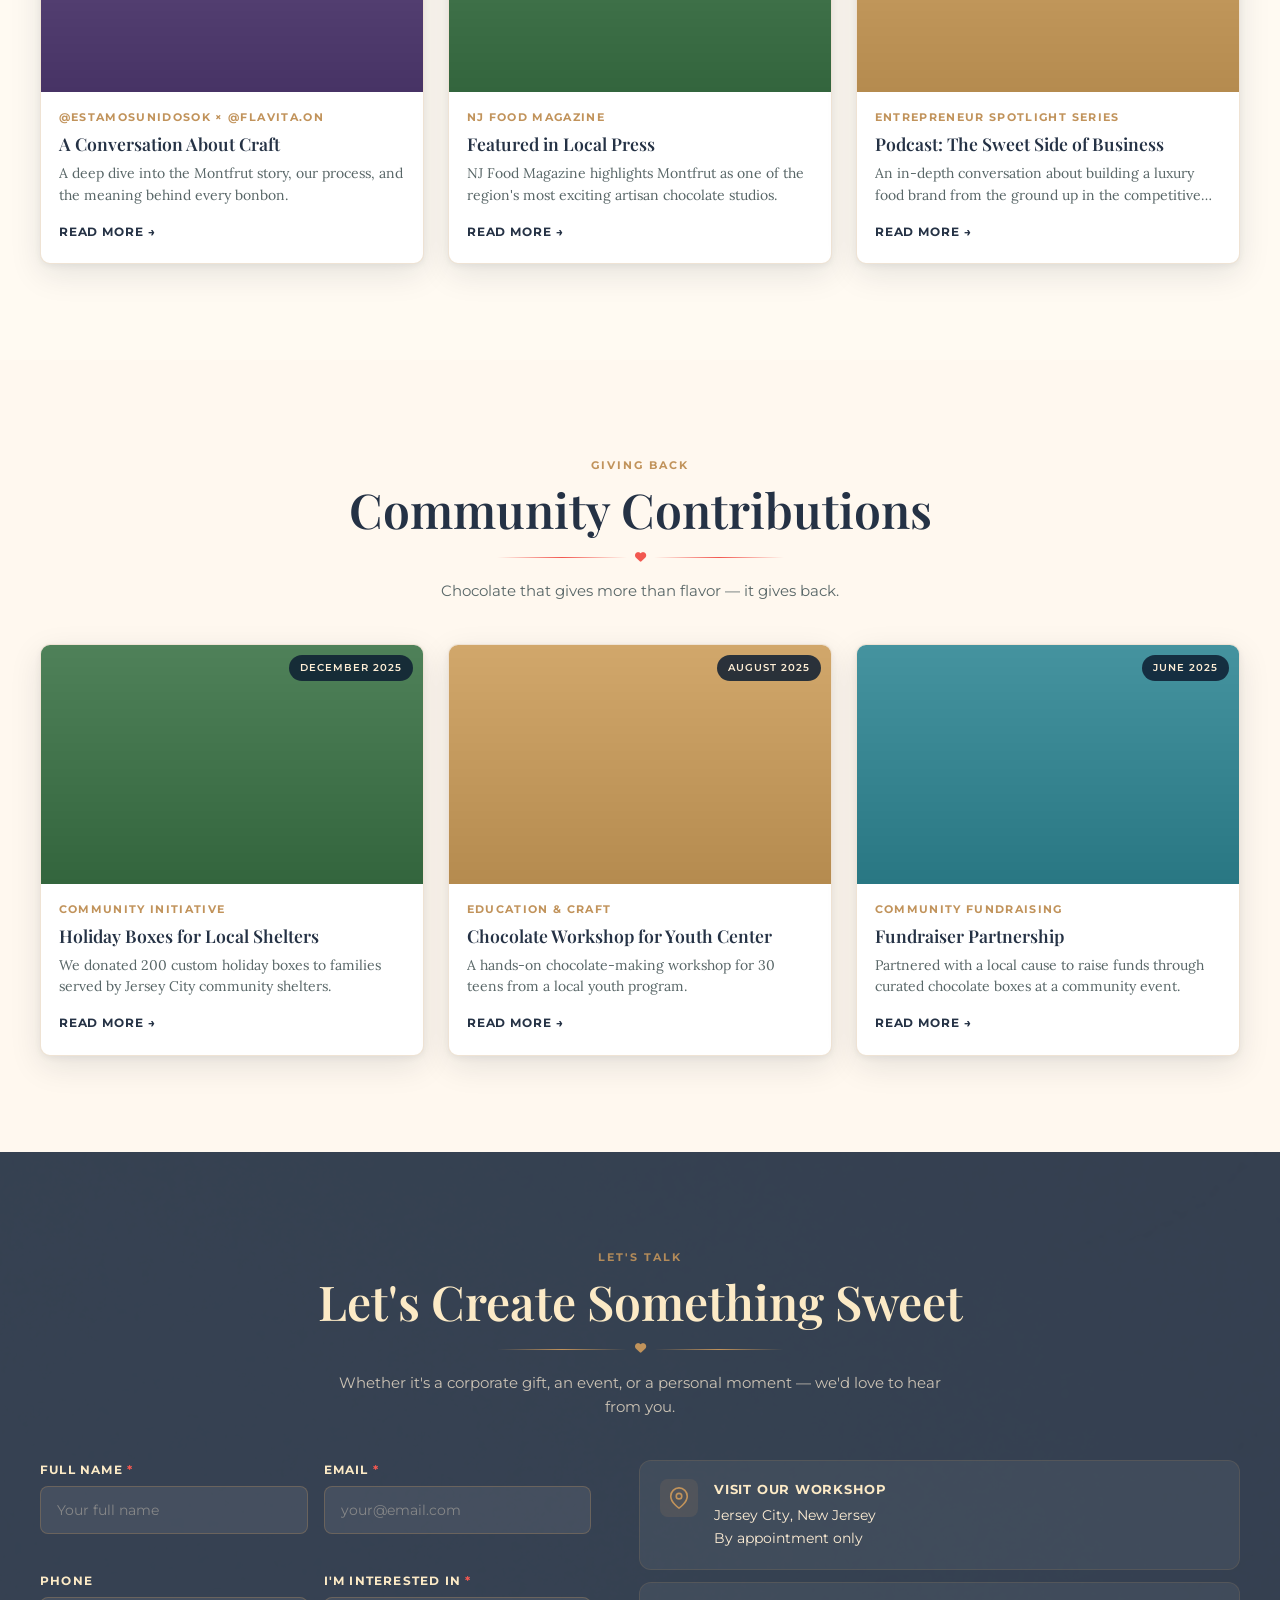
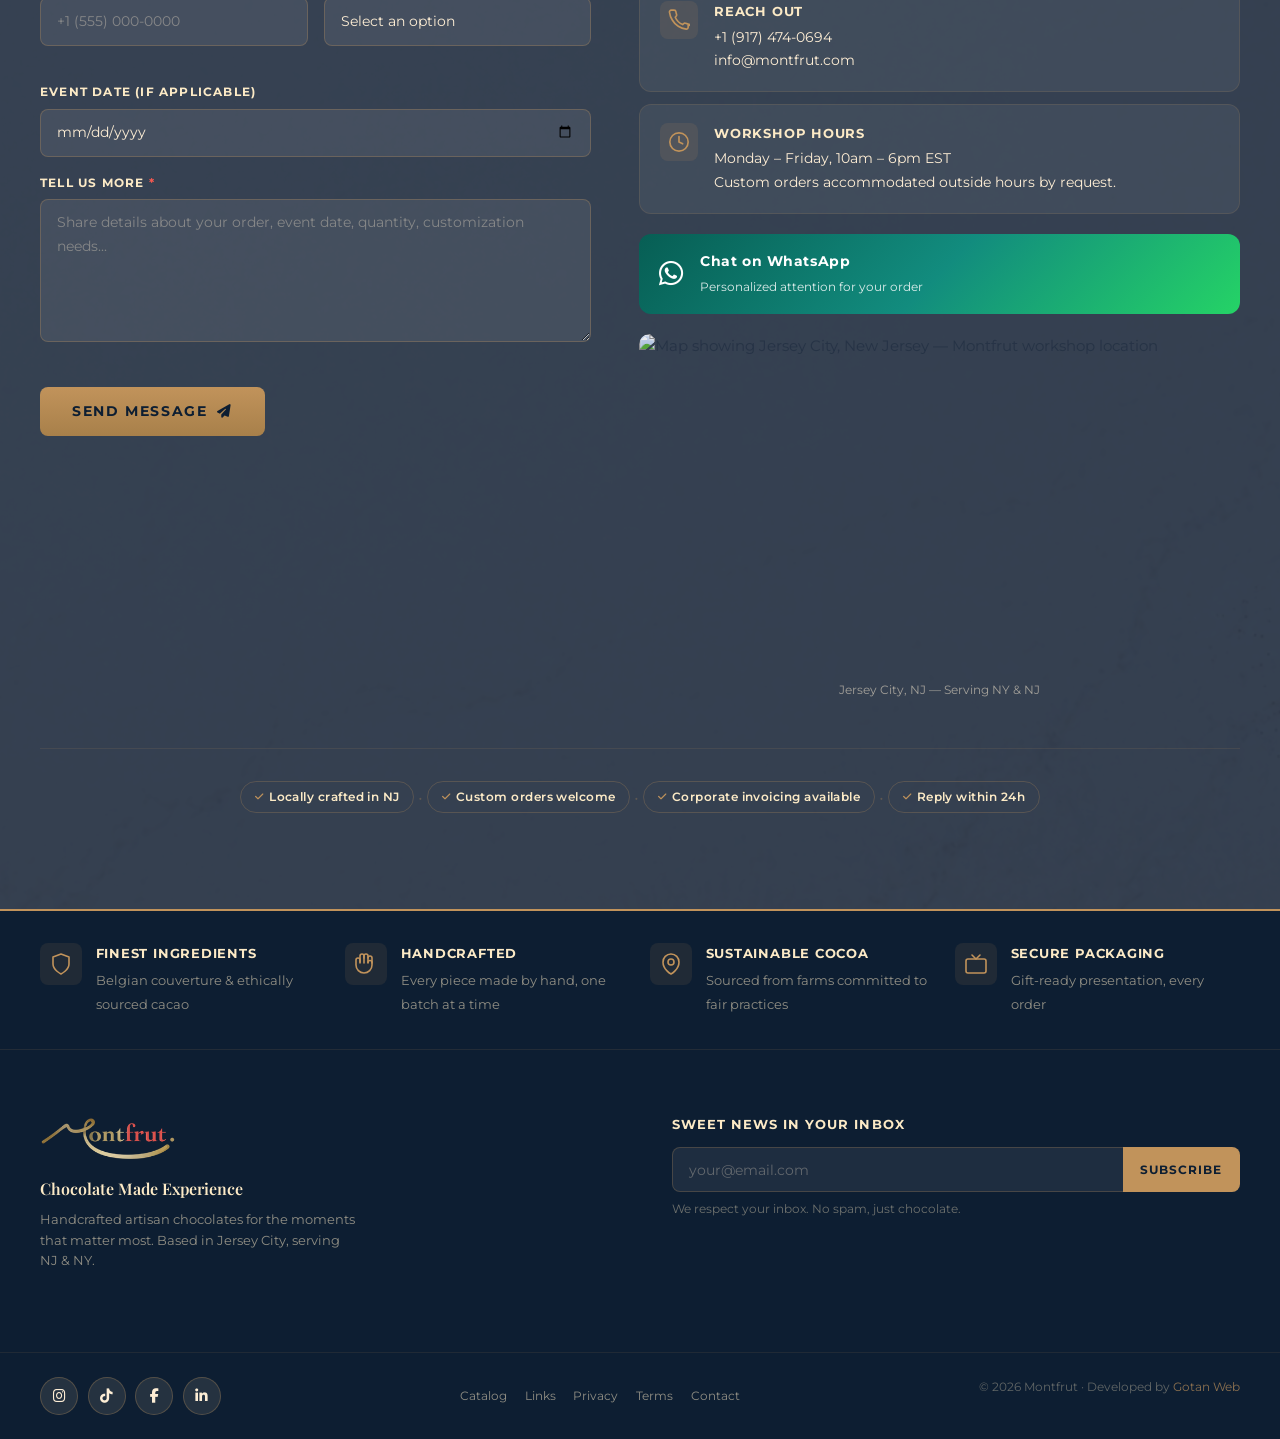
==== commit 4f1e5aa2: "20260528 - fase 5" ====
--- a/index.html
+++ b/index.html
@@ -1230,1272 +1230,7 @@
        SCRIPTS
        ===================================================================== -->
   <script src="https://cdn.jsdelivr.net/npm/bootstrap@5.3.3/dist/js/bootstrap.bundle.min.js"></script>
-  <script>
-/* ============================================================
-   MONTFRUT — scripts.js  v1.1 (Inlined & Curated)
-   Vanilla JS • Strict mode • No external dependencies
-   All sections are module-functions, initialized on DOMContentLoaded
-   ============================================================ */
-
-'use strict';
-
-/* ============================================================
-   1. DATA — Static content arrays with premium photography
-   ============================================================ */
-
-const recognitions = [
-  {
-    id: 'rec-01',
-    title: 'A Conversation About Craft',
-    source: '@estamosunidosok × @flavita.on',
-    date: 'May 2026',
-    cover: 'https://images.unsplash.com/photo-1488590528505-98d2b5aba04b?auto=format&fit=crop&w=600&h=400&q=80',
-    gallery: [
-      'https://images.unsplash.com/photo-1488590528505-98d2b5aba04b?auto=format&fit=crop&w=800&h=600&q=80',
-      'https://images.unsplash.com/photo-1590602847861-f357a9332bbc?auto=format&fit=crop&w=800&h=600&q=80',
-      'https://images.unsplash.com/photo-1549007994-cb92ca87df46?auto=format&fit=crop&w=800&h=600&q=80',
-    ],
-    excerpt: 'A deep dive into the Montfrut story, our process, and the meaning behind every bonbon.',
-    description: `<p>In this interview with the talented team at <strong>@estamosunidosok</strong> and <strong>@flavita.on</strong>, we sat down to talk about what it truly means to craft chocolate with intention.</p>
-      <p>From the sourcing of our Belgian couverture to the hand-painting of each mold, we covered the full journey of a Montfrut bonbon — and what drives us to keep the process slow and deliberate in a world that demands fast.</p>
-      <p>We also discussed the vision behind our Dubai bars, the intersection of culture and confection, and what's next for Montfrut in 2026 and beyond.</p>`,
-    externalLink: 'https://www.youtube.com/@estamosunidosok',
-    externalLabel: 'Watch on YouTube',
-    externalIcon: 'fa-youtube',
-  },
-  {
-    id: 'rec-02',
-    title: 'Featured in Local Press',
-    source: 'NJ Food Magazine',
-    date: 'March 2026',
-    cover: 'https://images.unsplash.com/photo-1544716278-ca5e3f4abd8c?auto=format&fit=crop&w=600&h=400&q=80',
-    gallery: [
-      'https://images.unsplash.com/photo-1544716278-ca5e3f4abd8c?auto=format&fit=crop&w=800&h=600&q=80',
-      'https://images.unsplash.com/photo-1511381939415-e44015463834?auto=format&fit=crop&w=800&h=600&q=80',
-    ],
-    excerpt: 'NJ Food Magazine highlights Montfrut as one of the region\'s most exciting artisan chocolate studios.',
-    description: `<p>NJ Food Magazine's spring 2026 feature spotlighted emerging food artisans across the tristate area — and Montfrut was among those recognized for redefining what premium chocolate means in New Jersey.</p>
-      <p>The article focused on our small-batch philosophy, our commitment to ethically sourced cacao, and the signature Dubai bar that has become our most talked-about creation.</p>
-      <p>Read the full article on their website or pick up the March 2026 print edition.</p>`,
-    externalLink: '#',
-    externalLabel: 'Read Article',
-    externalIcon: 'fa-newspaper',
-  },
-  {
-    id: 'rec-03',
-    title: 'Podcast: The Sweet Side of Business',
-    source: 'Entrepreneur Spotlight Series',
-    date: 'January 2026',
-    cover: 'https://images.unsplash.com/photo-1590602847861-f357a9332bbc?auto=format&fit=crop&w=600&h=400&q=80',
-    gallery: [
-      'https://images.unsplash.com/photo-1590602847861-f357a9332bbc?auto=format&fit=crop&w=800&h=600&q=80',
-    ],
-    excerpt: 'An in-depth conversation about building a luxury food brand from the ground up in the competitive NY/NJ market.',
-    description: `<p>The <em>Entrepreneur Spotlight Series</em> podcast invited us for a candid conversation about what it takes to build a boutique chocolate brand in one of the world's most competitive food markets.</p>
-      <p>We covered topics ranging from production challenges and ingredient sourcing to branding, social media strategy, and navigating corporate gift partnerships.</p>
-      <p>Available now on Spotify, Apple Podcasts, and all major streaming platforms.</p>`,
-    externalLink: '#',
-    externalLabel: 'Listen on Spotify',
-    externalIcon: 'fa-spotify',
-  },
-];
-
-const communityItems = [
-  {
-    id: 'comm-01',
-    title: 'Holiday Boxes for Local Shelters',
-    source: 'Community Initiative',
-    date: 'December 2025',
-    cover: 'https://images.unsplash.com/photo-1542601906990-b4d3fb778b09?auto=format&fit=crop&w=600&h=400&q=80',
-    gallery: [
-      'https://images.unsplash.com/photo-1542601906990-b4d3fb778b09?auto=format&fit=crop&w=800&h=600&q=80',
-      'https://images.unsplash.com/photo-1513201099705-a9746e1e201f?auto=format&fit=crop&w=800&h=600&q=80',
-    ],
-    excerpt: 'We donated 200 custom holiday boxes to families served by Jersey City community shelters.',
-    description: `<p>During the 2025 holiday season, Montfrut partnered with local community shelters in Jersey City to donate <strong>200 hand-packed holiday boxes</strong> to families in need.</p>
-      <p>Each box included a curated selection of our artisan bonbons and a hand-written note from our team. We believe that the joy of fine chocolate should reach beyond those who can afford it.</p>
-      <p>This initiative will return in 2026, expanded to include neighboring communities in Hudson County.</p>`,
-    stats: [
-      { value: '200+', label: 'Boxes Donated' },
-      { value: '5+', label: 'Partnerships' },
-      { value: 'Since 2024', label: 'Giving Back' },
-    ],
-  },
-  {
-    id: 'comm-02',
-    title: 'Chocolate Workshop for Youth Center',
-    source: 'Education & Craft',
-    date: 'August 2025',
-    cover: 'https://images.unsplash.com/photo-1556910103-1c02745aae4d?auto=format&fit=crop&w=600&h=400&q=80',
-    gallery: [
-      'https://images.unsplash.com/photo-1556910103-1c02745aae4d?auto=format&fit=crop&w=800&h=600&q=80',
-    ],
-    excerpt: 'A hands-on chocolate-making workshop for 30 teens from a local youth program.',
-    description: `<p>In August 2025, we hosted a full-day chocolate-making workshop for <strong>30 teenagers</strong> from a local youth development program in Jersey City.</p>
-      <p>Participants learned the fundamentals of chocolate tempering, mold-filling, and flavor pairing — skills that blend creativity with science. Each teen left with a box of their own hand-crafted chocolates.</p>
-      <p>We plan to expand this program into a recurring quarterly workshop, with scholarships for aspiring young food artisans.</p>`,
-    stats: [
-      { value: '30', label: 'Teens Reached' },
-      { value: '1 Day', label: 'Workshop' },
-      { value: '2025', label: 'Inaugural Year' },
-    ],
-  },
-  {
-    id: 'comm-03',
-    title: 'Fundraiser Partnership',
-    source: 'Community Fundraising',
-    date: 'June 2025',
-    cover: 'https://images.unsplash.com/photo-1532629345422-7515f3d16bb8?auto=format&fit=crop&w=600&h=400&q=80',
-    gallery: [
-      'https://images.unsplash.com/photo-1532629345422-7515f3d16bb8?auto=format&fit=crop&w=800&h=600&q=80',
-    ],
-    excerpt: 'Partnered with a local cause to raise funds through curated chocolate boxes at a community event.',
-    description: `<p>Montfrut joined forces with a local nonprofit organization for their June 2025 fundraising gala, contributing curated chocolate boxes as both centerpieces and auction items.</p>
-      <p>A percentage of all proceeds from our boxes sold that evening were donated directly to the cause. Together, we demonstrated that artisan food can be a vehicle for genuine community impact.</p>
-      <p>We are always open to partnership proposals from Jersey City and Hudson County nonprofits — reach out via our contact form.</p>`,
-    stats: [
-      { value: '$X', label: 'Raised' },
-      { value: '1', label: 'Partnership' },
-      { value: 'June 2025', label: 'Event Date' },
-    ],
-  },
-];
-
-/* TODO: Replace these placeholder reviews with real Google reviews before deploy.
-   Source: https://g.page/r/12415828909464005164/review */
-const reviews = [
-  {
-    id: 'rev-01',
-    quote: 'The chocolates were the highlight of our corporate gala. Elegant, delicious, and beautifully presented. Our clients are still talking about them.',
-    author: 'Andrea M.',
-    role: 'Corporate Event Planner',
-    initial: 'A',
-    source: 'Google Review',
-  },
-  {
-    id: 'rev-02',
-    quote: 'Ordered Dubai bars for my daughter\'s sweet sixteen. They were a hit. Pure quality and a personal touch you don\'t find anywhere else.',
-    author: 'Carolina R.',
-    role: 'Birthday Celebration',
-    initial: 'C',
-    source: 'Google Review',
-  },
-  {
-    id: 'rev-03',
-    quote: 'Montfrut delivered for our 200-guest wedding favor order with grace and precision. Every box was perfect.',
-    author: 'James & Lila T.',
-    role: 'Wedding',
-    initial: 'J',
-    source: 'Google Review',
-  },
-  {
-    id: 'rev-04',
-    quote: 'Best chocolate experience I\'ve had in New York. The Hazelnut Praline is unforgettable.',
-    author: 'Michael S.',
-    role: 'New York',
-    initial: 'M',
-    source: 'Google Review',
-  },
-  {
-    id: 'rev-05',
-    quote: 'As a marketing director, finding gifts that feel curated is hard. Montfrut nailed it for our holiday client appreciation.',
-    author: 'Patricia O.',
-    role: 'Corporate Gifts',
-    initial: 'P',
-    source: 'Google Review',
-  },
-  {
-    id: 'rev-06',
-    quote: 'From the first message to the delivery, the care and craftsmanship showed at every step. Will be back.',
-    author: 'Sofia D.',
-    role: 'Google Review',
-    initial: 'S',
-    source: 'Google Review',
-  },
-];
-
-const collections = [
-  {
-    id: 'col-01',
-    name: 'Signature Collection',
-    count: '12 pieces',
-    desc: 'Our most beloved flavors, curated into a single elegant box.',
-    img: 'https://images.unsplash.com/photo-1481391319762-47dff72954d4?auto=format&fit=crop&w=600&h=720&q=80',
-    imgAlt: 'Montfrut Signature Collection — 12 pieces of assorted artisan bonbons',
-    link: '/catalog/',
-  },
-  {
-    id: 'col-02',
-    name: 'Premium Collection',
-    count: '24 pieces',
-    desc: 'An elevated selection featuring our rarest and most intricate creations.',
-    img: 'https://images.unsplash.com/photo-1511381939415-e44015463834?auto=format&fit=crop&w=600&h=720&q=80',
-    imgAlt: 'Montfrut Premium Collection — 24 pieces of premium artisan chocolates',
-    link: '/catalog/',
-  },
-  {
-    id: 'col-03',
-    name: 'Seasonal Winter',
-    count: '9 pieces',
-    desc: 'Winter flavors — spiced ganache, peppermint bark, and warm cocoa bonbons.',
-    img: 'https://images.unsplash.com/photo-1607344645866-009c320b63e0?auto=format&fit=crop&w=600&h=720&q=80',
-    imgAlt: 'Montfrut Seasonal Winter Collection — 9 winter-inspired artisan chocolates',
-    link: '/catalog/',
-  },
-  {
-    id: 'col-04',
-    name: 'Dubai Bar',
-    count: '1 bar · 200g',
-    desc: 'The viral sensation: pistachio cream and kataifi wrapped in smooth milk chocolate.',
-    img: 'https://images.unsplash.com/photo-1606313564200-e75d5e30476c?auto=format&fit=crop&w=600&h=720&q=80',
-    imgAlt: 'Montfrut Dubai Bar — pistachio and kataifi artisan chocolate bar',
-    link: '/catalog/',
-  },
-  {
-    id: 'col-05',
-    name: 'Mini Moments',
-    count: '6 pieces',
-    desc: 'Perfect for gifting — a compact selection of our most popular bites.',
-    img: 'https://images.unsplash.com/photo-1526081347589-7fa3cb41b012?auto=format&fit=crop&w=600&h=720&q=80',
-    imgAlt: 'Montfrut Mini Moments Collection — 6-piece artisan chocolate gift set',
-    link: '/catalog/',
-  },
-];
-
-const portfolioItems = {
-  corporate: [
-    { tag: 'Branded Gift Set', title: 'Branded Logo Bonbons', desc: 'Custom-molded bonbons bearing your company logo in edible gold or white chocolate.', img: 'https://images.unsplash.com/photo-1549007994-cb92ca87df46?auto=format&fit=crop&w=600&h=450&q=80', imgAlt: 'Branded logo bonbons for corporate gifting' },
-    { tag: 'Gift Box', title: 'Executive Gift Boxes', desc: 'Curated luxury boxes for C-suite clients and VIP partners, with custom ribbon and letter.', img: 'https://images.unsplash.com/photo-1511381939415-e44015463834?auto=format&fit=crop&w=600&h=450&q=80', imgAlt: 'Executive corporate chocolate gift boxes' },
-    { tag: 'Seasonal', title: 'Holiday Corporate Hampers', desc: 'Festive hampers combining our best-sellers with seasonal flavors and branded packaging.', img: 'https://images.unsplash.com/photo-1544982503-9f984c14501a?auto=format&fit=crop&w=600&h=450&q=80', imgAlt: 'Holiday corporate chocolate hampers' },
-    { tag: 'Event Welcome', title: 'Conference Welcome Sets', desc: 'Elegant table-top gift sets that set the tone for conferences, launches, and offsites.', img: 'https://images.unsplash.com/photo-1504674900247-0877df9cc836?auto=format&fit=crop&w=600&h=450&q=80', imgAlt: 'Conference welcome chocolate sets' },
-    { tag: 'Anniversary', title: 'Client Anniversary Editions', desc: 'Milestone gifts that mark company anniversaries with bespoke flavors and presentation.', img: 'https://images.unsplash.com/photo-1548907040-4d42b3228290?auto=format&fit=crop&w=600&h=450&q=80', imgAlt: 'Client anniversary edition chocolate boxes' },
-    { tag: 'Packaging', title: 'Custom Packaging Design', desc: 'From box to ribbon to insert card — fully branded unboxing experiences.', img: 'https://images.unsplash.com/photo-1589187151032-573541a07e53?auto=format&fit=crop&w=600&h=450&q=80', imgAlt: 'Custom chocolate packaging design for corporate clients' },
-  ],
-  events: [
-    { tag: 'Wedding', title: 'Wedding Favors', desc: 'Personalized bonbon boxes or wrapped bars as unforgettable favors for every guest.', img: 'https://images.unsplash.com/photo-1515934751635-c81c6bc9a2d8?auto=format&fit=crop&w=600&h=450&q=80', imgAlt: 'Artisan chocolate wedding favors' },
-    { tag: 'Celebration', title: 'Bar/Bat Mitzvah Collections', desc: 'Themed chocolate gifts celebrating this milestone with elegance and personal touch.', img: 'https://images.unsplash.com/photo-1530103862676-de8c9debad1d?auto=format&fit=crop&w=600&h=450&q=80', imgAlt: 'Bar and Bat Mitzvah chocolate collections' },
-    { tag: 'Anniversary', title: 'Anniversary Towers', desc: 'Stacked presentation towers of bonbons — a dramatic centerpiece for any celebration.', img: 'https://images.unsplash.com/photo-1535141192574-5d4897c13636?auto=format&fit=crop&w=600&h=450&q=80', imgAlt: 'Anniversary chocolate towers' },
-    { tag: 'Live Experience', title: 'Live Chocolate Stations', desc: 'An interactive tempering and dipping station that becomes the event\'s talking point.', img: 'https://images.unsplash.com/photo-1511381939415-e44015463834?auto=format&fit=crop&w=600&h=450&q=80', imgAlt: 'Live chocolate station at events' },
-    { tag: 'Themed', title: 'Themed Event Boxes', desc: 'Color-coordinated, theme-matched boxes that tie into your event\'s visual identity.', img: 'https://images.unsplash.com/photo-1513201099705-a9746e1e201f?auto=format&fit=crop&w=600&h=450&q=80', imgAlt: 'Themed chocolate event boxes' },
-    { tag: 'Exclusive', title: 'Private Tasting Experiences', desc: 'Guided chocolate tasting sessions — perfect for bridal showers, corporate retreats, and VIP events.', img: 'https://images.unsplash.com/photo-1556910103-1c02745aae4d?auto=format&fit=crop&w=600&h=450&q=80', imgAlt: 'Private chocolate tasting experience' },
-  ],
-  special: [
-    { tag: 'Birthday', title: 'Birthday Boxes', desc: 'Bespoke boxes for birthdays of all ages — from playful flavor pops to refined dark selections.', img: 'https://images.unsplash.com/photo-1464195244916-405fa0a82545?auto=format&fit=crop&w=600&h=450&q=80', imgAlt: 'Birthday chocolate gift boxes' },
-    { tag: 'Valentine\'s', title: 'Valentine\'s Editions', desc: 'Heart-shaped bonbons and rose-scented truffles for the most romantic gesture.', img: 'https://images.unsplash.com/photo-1518199266791-5375a83190b7?auto=format&fit=crop&w=600&h=450&q=80', imgAlt: "Valentine's Day artisan chocolate editions" },
-    { tag: 'Holiday', title: "Mother's & Father's Day", desc: 'Thoughtful seasonal collections for the ones who deserve something truly special.', img: 'https://images.unsplash.com/photo-1544982503-9f984c14501a?auto=format&fit=crop&w=600&h=450&q=80', imgAlt: "Mother's and Father's Day chocolate gifts" },
-    { tag: 'Milestone', title: 'Graduation Gifts', desc: 'Mark academic achievements with a sweet reward — custom-boxed with congratulatory messaging.', img: 'https://images.unsplash.com/photo-1523050854058-8df90110c9f1?auto=format&fit=crop&w=600&h=450&q=80', imgAlt: 'Graduation chocolate gift boxes' },
-    { tag: 'Get Well', title: 'Get Well Sets', desc: 'Comforting and kind — small selections to brighten someone\'s difficult moment.', img: 'https://images.unsplash.com/photo-1549007994-cb92ca87df46?auto=format&fit=crop&w=600&h=450&q=80', imgAlt: 'Get well chocolate gift sets' },
-    { tag: 'Just Because', title: 'Just Because Boxes', desc: 'No occasion needed. The finest excuse to say you care.', img: 'https://images.unsplash.com/photo-1481391319762-47dff72954d4?auto=format&fit=crop&w=600&h=450&q=80', imgAlt: '"Just Because" artisan chocolate boxes' },
-  ],
-};
-
-
-/* ============================================================
-   2. HELPERS — Shared utility functions
-   ============================================================ */
-
-/**
- * Clamp a numeric value between min and max.
- * @param {number} val
- * @param {number} min
- * @param {number} max
- * @returns {number}
- */
-function clamp(val, min, max) {
-  return Math.min(Math.max(val, min), max);
-}
-
-/**
- * Cached reduced-motion preference — avoids a MediaQueryList call on every
- * animation frame. Updated reactively if the user changes their OS setting.
- */
-const _rmMQ = window.matchMedia('(prefers-reduced-motion: reduce)');
-let _prefersReducedMotion = _rmMQ.matches;
-_rmMQ.addEventListener('change', e => { _prefersReducedMotion = e.matches; });
-function prefersReducedMotion() { return _prefersReducedMotion; }
-
-/**
- * Scroll to a target element, compensating for sticky header height.
- * @param {string} selector — CSS selector of the target element
- */
-function smoothScrollTo(selector) {
-  const target = document.querySelector(selector);
-  if (!target) return;
-  target.scrollIntoView({ behavior: prefersReducedMotion() ? 'instant' : 'smooth', block: 'start' });
-}
-
-/**
- * Set aria-selected and active class on tabs.
- * @param {Array} tabs
- * @param {Element} activeTab
- */
-function activateTab(tabs, activeTab) {
-  tabs.forEach(tab => {
-    const isActive = tab === activeTab;
-    tab.setAttribute('aria-selected', String(isActive));
-    tab.classList.toggle('active', isActive);
-  });
-}
-
-/**
- * Default responsive items-per-view for carousels.
- * Breakpoints match the site's tablet (576px) and desktop (992px) thresholds.
- * @returns {number}
- */
-function defaultItemsPerView() {
-  if (window.innerWidth >= 992) return 3;
-  if (window.innerWidth >= 576) return 2;
-  return 1;
-}
-
-
-/* ============================================================
-   3. INIT — DOMContentLoaded entry point
-   ============================================================ */
-
-document.addEventListener('DOMContentLoaded', () => {
-  buildNavCache();          // must run before initHeader so offsets are ready
-  initHeader();
-  initMobileNavAnimation();
-  initIntersectionReveal();
-  initSmoothScrollLinks();
-  initPortfolioTabs();
-  initCollectionsCarousel();
-  initReviewsCarousel();
-  initFaqIcons();
-  initRecognitionGrid();
-  initCommunityGrid();
-  initContactForm();
-  initNewsletterForm();
-});
-
-
-/* ============================================================
-   4. HEADER — Scroll effect + active nav link
-   ============================================================ */
-
-/**
- * Cached section top offsets for nav highlighting.
- * Avoids forcing layout (offsetTop) on every scroll event.
- * Rebuilt on resize via debounce.
- */
-let _navSections = [];
-let _navLinks = null;
-
-function buildNavCache() {
-  const ids = ['hero', 'bio', 'portfolio', 'collections', 'faq', 'reviews', 'recognition', 'community', 'contact'];
-  _navLinks = Array.from(document.querySelectorAll('.nav-link-custom'));
-  _navSections = ids
-    .map(id => {
-      const el = document.getElementById(id);
-      return el ? { id, top: el.getBoundingClientRect().top + window.scrollY } : null;
-    })
-    .filter(Boolean);
-}
-
-function initHeader() {
-  const header = document.querySelector('.site-header');
-  if (!header) return;
-
-  /* Rebuild nav cache on resize (sections shift when viewport changes) */
-  let resizeNavTimer;
-  window.addEventListener('resize', () => {
-    clearTimeout(resizeNavTimer);
-    resizeNavTimer = setTimeout(buildNavCache, 200);
-  }, { passive: true });
-
-  const handleScroll = () => {
-    header.classList.toggle('scrolled', window.scrollY > 10);
-    highlightActiveNavLink();
-  };
-
-  window.addEventListener('scroll', handleScroll, { passive: true });
-  handleScroll(); // run once on init
-}
-
-/* ============================================================
-   4b. MOBILE NAV — Hamburger ↔ X animation
-   ============================================================ */
-
-/**
- * Toggle .is-open on the hamburger button in sync with Bootstrap's
- * offcanvas show/hide events, driving the CSS hamburger → X animation.
- */
-function initMobileNavAnimation() {
-  const mobileNav = document.getElementById('mobileNav');
-  const hamburger = document.querySelector('.hamburger-btn');
-  if (!mobileNav || !hamburger) return;
-
-  mobileNav.addEventListener('show.bs.offcanvas', () => {
-    hamburger.classList.add('is-open');
-    hamburger.setAttribute('aria-expanded', 'true');
-  });
-
-  mobileNav.addEventListener('hide.bs.offcanvas', () => {
-    hamburger.classList.remove('is-open');
-    hamburger.setAttribute('aria-expanded', 'false');
-  });
-}
-
-
-/**
- * Highlight the nav link whose section is currently in view.
- * Uses pre-cached top offsets — zero reflows per scroll event.
- */
-function highlightActiveNavLink() {
-  if (!_navLinks?.length || !_navSections.length) return;
-
-  const scrollPos = window.scrollY + window.innerHeight * 0.3;
-  let currentId = _navSections[0].id;
-
-  for (const { id, top } of _navSections) {
-    if (top <= scrollPos) {
-      currentId = id;
-    } else {
-      break; // sections are in DOM order — once we pass scroll position we're done
-    }
-  }
-
-  for (const link of _navLinks) {
-    link.classList.toggle('active', link.getAttribute('href') === `#${currentId}`);
-  }
-}
-
-
-/* ============================================================
-   5. INTERSECTION OBSERVER — Reveal on scroll
-   ============================================================ */
-
-function initIntersectionReveal() {
-  if (!('IntersectionObserver' in window)) {
-    /* Fallback: show all reveal elements immediately */
-    document.querySelectorAll('.reveal').forEach(el => el.classList.add('is-visible'));
-    return;
-  }
-
-  if (prefersReducedMotion()) {
-    document.querySelectorAll('.reveal').forEach(el => el.classList.add('is-visible'));
-    return;
-  }
-
-  const io = new IntersectionObserver((entries) => {
-    entries.forEach(entry => {
-      if (entry.isIntersecting) {
-        entry.target.classList.add('is-visible');
-        io.unobserve(entry.target);
-      }
-    });
-  }, { threshold: 0.15, rootMargin: '0px 0px -50px 0px' });
-
-  document.querySelectorAll('.reveal').forEach(el => io.observe(el));
-}
-
-
-/* ============================================================
-   6. SMOOTH SCROLL LINKS — Anchor navigation
-   ============================================================ */
-
-/**
- * Wire all anchor links (href starts with #) to smooth scroll.
- * Also handles the portfolio tab CTA links (data-interest).
- */
-function initSmoothScrollLinks() {
-  document.addEventListener('click', e => {
-    const link = e.target.closest('a[href^="#"]');
-    if (!link) return;
-
-    const targetId = link.getAttribute('href');
-    if (!targetId || targetId === '#') return;
-
-    e.preventDefault();
-
-    /* If the link is a pane CTA, pre-select interest in the form */
-    const interest = link.dataset.interest;
-    if (interest) {
-      const select = document.getElementById('cf-interest');
-      if (select) select.value = interest;
-    }
-
-    smoothScrollTo(targetId);
-  });
-}
-
-
-/* ============================================================
-   7. PORTFOLIO TABS
-   ============================================================ */
-
-function initPortfolioTabs() {
-  /* Render all category grids from portfolioItems (preserves insertion order) */
-  for (const [category, items] of Object.entries(portfolioItems)) {
-    renderPortfolioGrid(category, items);
-  }
-
-  const tabs = document.querySelectorAll('.portfolio-tab');
-  if (!tabs.length) return;
-
-  /* Restore tab from URL hash on load — delegate to Bootstrap Tab API */
-  const hash = window.location.hash;
-  const tabFromHash = hash.replace('#portfolio-', '');
-  const matchingTab = document.querySelector(`.portfolio-tab[data-tab="${tabFromHash}"]`);
-  if (matchingTab && typeof bootstrap !== 'undefined') {
-    bootstrap.Tab.getOrCreateInstance(matchingTab).show();
-  }
-
-  tabs.forEach(tab => {
-    /* Persist active tab in URL and scroll it into view within the tab bar */
-    tab.addEventListener('shown.bs.tab', () => {
-      history.replaceState(null, '', `#portfolio-${tab.dataset.tab}`);
-      /* Ensures the active tab is always visible in the scrollable bar on mobile */
-      tab.scrollIntoView({ behavior: 'smooth', inline: 'nearest', block: 'nearest' });
-    });
-
-    /* Keyboard: arrow keys navigate between tabs, Bootstrap handles show/hide */
-    tab.addEventListener('keydown', e => {
-      const tabArray = Array.from(tabs);
-      const idx = tabArray.indexOf(tab);
-      let target = null;
-
-      if (e.key === 'ArrowRight') {
-        e.preventDefault();
-        target = tabArray[(idx + 1) % tabArray.length];
-      } else if (e.key === 'ArrowLeft') {
-        e.preventDefault();
-        target = tabArray[(idx - 1 + tabArray.length) % tabArray.length];
-      }
-
-      if (target && typeof bootstrap !== 'undefined') {
-        bootstrap.Tab.getOrCreateInstance(target).show();
-        target.focus();
-      }
-    });
-  });
-}
-
-/**
- * Render portfolio cards into a grid container.
- * @param {string} category — 'corporate' | 'events' | 'special'
- * @param {Array} items
- */
-function renderPortfolioGrid(category, items) {
-  const grid = document.getElementById(`grid-${category}`);
-  if (!grid) return;
-
-  grid.innerHTML = items.map(item => `
-    <article class="portfolio-card">
-      <div class="portfolio-card__img-wrap">
-        <img src="${item.img}" alt="${item.imgAlt}" loading="lazy" width="600" height="450"
-             onerror="this.parentNode.style.background='linear-gradient(135deg,#feeed5,#fceac6)'">
-        <span class="portfolio-card__overlay" aria-hidden="true"></span>
-      </div>
-      <div class="portfolio-card__body">
-        <span class="portfolio-card__tag">${item.tag}</span>
-        <h3 class="portfolio-card__title">${item.title}</h3>
-        <p class="portfolio-card__desc">${item.desc}</p>
-      </div>
-    </article>
-  `).join('');
-}
-
-
-/* ============================================================
-   8. COLLECTIONS CAROUSEL
-   ============================================================ */
-
-function initCollectionsCarousel() {
-  const track = document.getElementById('collections-track');
-  const dotsContainer = document.getElementById('collections-dots');
-  const prevBtn = document.getElementById('collections-prev');
-  const nextBtn = document.getElementById('collections-next');
-  if (!track || !dotsContainer) return;
-
-  /* Render cards */
-  track.innerHTML = collections.map(col => `
-    <article class="collection-card">
-      <div class="collection-card__img-wrap">
-        <img src="${col.img}" alt="${col.imgAlt}" loading="lazy" width="600" height="720"
-             onerror="this.parentNode.style.background='linear-gradient(135deg,#feeed5,#fceac6)'">
-      </div>
-      <div class="collection-card__body">
-        <span class="collection-card__count">${col.count}</span>
-        <h3 class="collection-card__name">${col.name}</h3>
-        <p class="collection-card__desc">${col.desc}</p>
-        <a href="${col.link}" class="collection-card__link" aria-label="Discover ${col.name} in our catalog">
-          Discover →
-        </a>
-      </div>
-    </article>
-  `).join('');
-
-  initCarousel({
-    track,
-    dotsContainer,
-    prevBtn,
-    nextBtn,
-    getItemsPerView: defaultItemsPerView,
-    autoplayMs: 5000,
-    totalItems: collections.length,
-  });
-}
-
-
-/* ============================================================
-   9. FAQ ICON ROTATION
-   ============================================================ */
-
-function initFaqIcons() {
-  const accordion = document.getElementById('faqAccordion');
-  if (!accordion) return;
-
-  accordion.addEventListener('show.bs.collapse', (e) => {
-    const btn = accordion.querySelector(`[data-bs-target="#${e.target.id}"]`);
-    if (btn) btn.querySelector('.faq-icon')?.classList.add('faq-icon--open');
-  });
-
-  accordion.addEventListener('hide.bs.collapse', (e) => {
-    const btn = accordion.querySelector(`[data-bs-target="#${e.target.id}"]`);
-    if (btn) btn.querySelector('.faq-icon')?.classList.remove('faq-icon--open');
-  });
-}
-
-
-/* ============================================================
-   10. REVIEWS CAROUSEL
-   ============================================================ */
-
-function initReviewsCarousel() {
-  const track = document.getElementById('reviews-track');
-  const dotsContainer = document.getElementById('reviews-dots');
-  const prevBtn = document.getElementById('reviews-prev');
-  const nextBtn = document.getElementById('reviews-next');
-  if (!track || !dotsContainer) return;
-
-  /* Viewport needs tabindex so keyboard arrow-key handler can receive focus */
-  const viewport = track.parentElement;
-  viewport.setAttribute('tabindex', '0');
-
-  /* Silence aria-live during autoplay — only announce on explicit user navigation */
-  viewport.setAttribute('aria-live', 'off');
-
-  /* Render cards */
-  track.innerHTML = reviews.map(rev => `
-    <article class="review-card" aria-label="Review by ${rev.author}">
-      <div class="review-card__stars" aria-label="5 out of 5 stars">
-        ${'<i class="fa-solid fa-star" aria-hidden="true"></i>'.repeat(5)}
-      </div>
-      <blockquote class="review-card__quote">"${rev.quote}"</blockquote>
-      <div class="review-card__author">
-        <div class="review-card__avatar" aria-hidden="true">${rev.initial}</div>
-        <div class="review-card__meta">
-          <strong>${rev.author}</strong>
-          <small>${rev.role}</small>
-        </div>
-      </div>
-      <div class="review-card__source">
-        <i class="fa-brands fa-google" aria-hidden="true"></i>
-        ${rev.source}
-      </div>
-    </article>
-  `).join('');
-
-  initCarousel({
-    track,
-    dotsContainer,
-    prevBtn,
-    nextBtn,
-    getItemsPerView: defaultItemsPerView,
-    autoplayMs: 6000,
-    totalItems: reviews.length,
-    pageMode: true,
-  });
-}
-
-
-/* ============================================================
-   10. GENERIC CAROUSEL ENGINE
-   ============================================================ */
-
-/**
- * Initialize a custom carousel with autoplay, dots, and arrow buttons.
- * @param {Object} opts
- * @param {HTMLElement} opts.track
- * @param {HTMLElement} opts.dotsContainer
- * @param {HTMLElement|null} opts.prevBtn
- * @param {HTMLElement|null} opts.nextBtn
- * @param {Function} opts.getItemsPerView — returns number of visible items
- * @param {number} opts.autoplayMs
- * @param {number} opts.totalItems
- */
-function initCarousel({ track, dotsContainer, prevBtn, nextBtn, getItemsPerView, autoplayMs, totalItems, pageMode = false }) {
-  let currentIndex = 0;
-  let autoplayTimer = null;
-  let itemsPerView = getItemsPerView();
-  let prevPageCount = -1;
-
-  /* Cache viewport reference — avoids repeated parentElement lookups */
-  const viewport = track.parentElement;
-
-  /* Helper: total navigable pages (pageMode) or positions (slide mode) */
-  function getPageCount() {
-    return pageMode
-      ? Math.ceil(totalItems / itemsPerView)
-      : maxIndex() + 1;
-  }
-
-  /* Helper: which page/position is currently active */
-  function getActivePage() {
-    return pageMode
-      ? Math.min(Math.round(currentIndex / itemsPerView), getPageCount() - 1)
-      : currentIndex;
-  }
-
-  /* --- Cached card dimensions (updated on resize, not on every navigation) --- */
-  let _cardWidth = 0;
-  let _gapPx = 0;
-
-  /**
-   * Measure card dimensions from the DOM and resize all cards.
-   * Called only on init and resize — NOT on every navigation.
-   */
-  function sizeCards() {
-    /* Read gap from computed CSS — single source of truth, works for all tracks */
-    const computedGap = parseFloat(getComputedStyle(track).gap);
-    _gapPx = Number.isFinite(computedGap) ? computedGap : 0;
-    _cardWidth = (viewport.offsetWidth - _gapPx * (itemsPerView - 1)) / itemsPerView;
-
-    for (const card of track.children) {
-      card.style.width = `${_cardWidth}px`;
-      card.style.minWidth = `${_cardWidth}px`;
-      card.style.flexShrink = '0';
-    }
-  }
-
-  /** Apply CSS transform offset and sync button/dot states. */
-  function applyTransform() {
-    /* Respect reduced-motion — set to none; restore when not preferred */
-    track.style.transition = prefersReducedMotion() ? 'none' : '';
-
-    const offset = currentIndex * (_cardWidth + _gapPx);
-    track.style.transform = `translateX(-${offset}px)`;
-
-    /* Carousel always loops — never disable the arrow buttons */
-    if (prevBtn) prevBtn.disabled = false;
-    if (nextBtn) nextBtn.disabled = false;
-
-    const activePage = getActivePage();
-    const dots = dotsContainer.querySelectorAll('.carousel-dot');
-    dots.forEach((dot, i) => {
-      const isActive = i === activePage;
-      dot.classList.toggle('active', isActive);
-      dot.setAttribute('aria-selected', String(isActive));
-      /* Keep tabindex in sync with ARIA tab pattern */
-      dot.setAttribute('tabindex', isActive ? '0' : '-1');
-    });
-  }
-
-  /**
-   * Full resize handler: recalculates items-per-view, sizes cards,
-   * clamps current index, applies transform, and rebuilds dots only
-   * when the page count actually changes.
-   */
-  function onResize() {
-    itemsPerView = getItemsPerView();
-    currentIndex = clamp(currentIndex, 0, maxIndex());
-    sizeCards();
-    applyTransform();
-
-    const newPageCount = getPageCount();
-    if (newPageCount !== prevPageCount) {
-      prevPageCount = newPageCount;
-      renderDots();
-    }
-  }
-
-  function maxIndex() {
-    return Math.max(0, totalItems - itemsPerView);
-  }
-
-  function goTo(index) {
-    currentIndex = clamp(index, 0, maxIndex());
-    applyTransform();
-  }
-
-  function next() {
-    if (pageMode) {
-      const pg = getActivePage();
-      const total = getPageCount();
-      const nextPg = (pg + 1) % total;
-      goTo(Math.min(nextPg * itemsPerView, maxIndex()));
-    } else {
-      goTo(currentIndex >= maxIndex() ? 0 : currentIndex + 1);
-    }
-  }
-
-  function prev() {
-    if (pageMode) {
-      const pg = getActivePage();
-      const total = getPageCount();
-      const prevPg = (pg - 1 + total) % total;
-      goTo(Math.min(prevPg * itemsPerView, maxIndex()));
-    } else {
-      goTo(currentIndex <= 0 ? maxIndex() : currentIndex - 1);
-    }
-  }
-
-  function renderDots() {
-    const count = getPageCount();
-    const activePage = getActivePage();
-    dotsContainer.innerHTML = '';
-    for (let i = 0; i < count; i++) {
-      const isActive = i === activePage;
-      const dot = document.createElement('button');
-      dot.className = `carousel-dot${isActive ? ' active' : ''}`;
-      dot.setAttribute('role', 'tab');
-      dot.setAttribute('aria-label', `Go to slide ${i + 1}`);
-      dot.setAttribute('aria-selected', String(isActive));
-      /* ARIA tab pattern: active tab is in tab order; others are skipped */
-      dot.setAttribute('tabindex', isActive ? '0' : '-1');
-      dot.addEventListener('click', () => {
-        const targetIndex = pageMode ? Math.min(i * itemsPerView, maxIndex()) : i;
-        goTo(targetIndex);
-        resetAutoplay();
-        announceSlide();
-      });
-      dotsContainer.appendChild(dot);
-    }
-    prevPageCount = count;
-  }
-
-  function startAutoplay() {
-    if (prefersReducedMotion() || !autoplayMs) return;
-    autoplayTimer = setInterval(next, autoplayMs);
-  }
-
-  function resetAutoplay() {
-    clearInterval(autoplayTimer);
-    startAutoplay();
-  }
-
-  function pauseAutoplay() { clearInterval(autoplayTimer); }
-
-  /**
-   * Briefly enables aria-live on the viewport so screen readers announce the
-   * new slide on intentional navigation. Kept off during autoplay to avoid flooding.
-   */
-  function announceSlide() {
-    if (!viewport.getAttribute('aria-live')) return;
-    viewport.setAttribute('aria-live', 'polite');
-    setTimeout(() => viewport.setAttribute('aria-live', 'off'), 500);
-  }
-
-  /* Shared debounced resize listener */
-  let resizeTimer;
-  window.addEventListener('resize', () => {
-    clearTimeout(resizeTimer);
-    resizeTimer = setTimeout(onResize, 150);
-  });
-
-  /* Pause autoplay in background tabs — prevents silent interval drift */
-  document.addEventListener('visibilitychange', () => {
-    if (document.hidden) {
-      pauseAutoplay();
-    } else if (autoplayMs) {
-      startAutoplay();
-    }
-  });
-
-  /* Wire arrow buttons — announce slide for screen readers */
-  if (prevBtn) prevBtn.addEventListener('click', () => { prev(); resetAutoplay(); announceSlide(); });
-  if (nextBtn) nextBtn.addEventListener('click', () => { next(); resetAutoplay(); announceSlide(); });
-
-  /* Pause on hover */
-  viewport.addEventListener('mouseenter', pauseAutoplay);
-  viewport.addEventListener('mouseleave', startAutoplay);
-
-  /* Touch / swipe support
-     Guard: only trigger if horizontal delta dominates vertical delta,
-     preventing false positives during diagonal page-scroll. */
-  let touchStartX = 0;
-  let touchStartY = 0;
-  track.addEventListener('touchstart', e => {
-    touchStartX = e.touches[0].clientX;
-    touchStartY = e.touches[0].clientY;
-  }, { passive: true });
-  track.addEventListener('touchend', e => {
-    const deltaX = touchStartX - e.changedTouches[0].clientX;
-    const deltaY = touchStartY - e.changedTouches[0].clientY;
-    if (Math.abs(deltaX) > 40 && Math.abs(deltaX) > Math.abs(deltaY) * 1.5) {
-      if (deltaX > 0) next();
-      else prev();
-      resetAutoplay();
-      announceSlide();
-    }
-  });
-
-  /* Keyboard: arrow keys when carousel viewport is focused */
-  viewport.addEventListener('keydown', e => {
-    if (e.key === 'ArrowRight') { next(); resetAutoplay(); announceSlide(); }
-    if (e.key === 'ArrowLeft')  { prev(); resetAutoplay(); announceSlide(); }
-  });
-
-  /* Initial render: size cards and build dots immediately, then apply transform
-     after two animation frames so the browser has completed layout. */
-  sizeCards();
-  renderDots();
-  requestAnimationFrame(() => {
-    requestAnimationFrame(() => {
-      applyTransform();
-      startAutoplay();
-    });
-  });
-}
-
-
-/* ============================================================
-   11. RECOGNITION & COMMUNITY GRIDS
-   ============================================================ */
-
-/**
- * Build the shared Bootstrap carousel HTML for recognition/community modals.
- * @param {string} carouselId — unique id for the carousel element
- * @param {string[]} gallery — array of image src URLs
- * @param {string} title — descriptive title for alt text
- * @returns {string} HTML string
- */
-function buildModalCarouselHtml(carouselId, gallery, title) {
-  const items = gallery.map((src, i) => `
-    <div class="carousel-item${i === 0 ? ' active' : ''}">
-      <img src="${src}" alt="${title} — image ${i + 1}" loading="lazy"
-           style="width:100%;aspect-ratio:16/9;object-fit:cover;border-radius:8px;"
-           onerror="this.parentNode.style.background='#feeed5'">
-    </div>
-  `).join('');
-
-  const controls = gallery.length > 1 ? `
-    <button class="carousel-control-prev" type="button" data-bs-target="#${carouselId}" data-bs-slide="prev" aria-label="Previous image">
-      <span class="carousel-control-prev-icon" aria-hidden="true"></span>
-    </button>
-    <button class="carousel-control-next" type="button" data-bs-target="#${carouselId}" data-bs-slide="next" aria-label="Next image">
-      <span class="carousel-control-next-icon" aria-hidden="true"></span>
-    </button>
-  ` : '';
-
-  return `
-    <div id="${carouselId}" class="carousel slide" data-bs-ride="carousel">
-      <div class="carousel-inner">${items}</div>
-      ${controls}
-    </div>
-  `;
-}
-
-/**
- * Build a recognition/community card element as an HTML string.
- * @param {Object} item — data object (recognition or community item)
- * @param {string} dataAttr — data attribute name (e.g. 'recognition-id')
- * @param {string} modalTarget — modal element id (without #)
- * @returns {string} HTML string
- */
-function buildMediaCard(item, dataAttr, modalTarget) {
-  return `
-    <article class="recognition-card"
-             data-${dataAttr}="${item.id}"
-             data-bs-toggle="modal"
-             data-bs-target="#${modalTarget}"
-             tabindex="0"
-             role="button"
-             aria-label="Read more: ${item.title}">
-      <div class="recognition-card__img-wrap">
-        <img src="${item.cover}" alt="${item.title}" loading="lazy" width="800" height="500"
-             onerror="this.parentNode.style.background='linear-gradient(135deg,#feeed5,#fceac6)'">
-        <span class="recognition-card__date">${item.date}</span>
-      </div>
-      <div class="recognition-card__body">
-        <span class="recognition-card__source">${item.source}</span>
-        <h3 class="recognition-card__title">${item.title}</h3>
-        <p class="recognition-card__excerpt">${item.excerpt}</p>
-        <span class="recognition-card__readmore">Read more →</span>
-      </div>
-    </article>
-  `;
-}
-
-/* ---- Recognition ---- */
-
-function initRecognitionGrid() {
-  const grid = document.getElementById('recognition-grid');
-  if (!grid) return;
-
-  grid.innerHTML = recognitions
-    .map(rec => buildMediaCard(rec, 'recognition-id', 'recognitionModal'))
-    .join('');
-
-  /* Keyboard: Enter / Space triggers click on focused card */
-  grid.addEventListener('keydown', e => {
-    if (e.key === 'Enter' || e.key === ' ') {
-      const card = e.target.closest('.recognition-card');
-      if (card) { e.preventDefault(); card.click(); }
-    }
-  });
-
-  const modal = document.getElementById('recognitionModal');
-  if (!modal) return;
-
-  modal.addEventListener('show.bs.modal', e => {
-    const id = e.relatedTarget?.dataset?.recognitionId;
-    const data = recognitions.find(r => r.id === id);
-    if (data) populateRecognitionModal(data);
-  });
-}
-
-/**
- * Inject recognition content into the modal body.
- * @param {Object} data — recognition item object
- */
-function populateRecognitionModal(data) {
-  const title = document.getElementById('recognitionModalTitle');
-  const body = document.getElementById('recognitionModalBody');
-  const extLink = document.getElementById('recognitionModalExtLink');
-
-  if (title) title.textContent = data.title;
-
-  if (extLink) {
-    extLink.href = data.externalLink;
-    extLink.innerHTML = `<i class="fa-brands ${data.externalIcon}" aria-hidden="true"></i> ${data.externalLabel}`;
-  }
-
-  if (body) {
-    body.innerHTML = `
-      <div class="row g-3">
-        <div class="col-md-7">
-          ${buildModalCarouselHtml('recognitionCarousel', data.gallery, data.title)}
-        </div>
-        <div class="col-md-5">
-          <p style="font-family:var(--font-ui);font-size:0.7rem;font-weight:700;letter-spacing:0.12em;text-transform:uppercase;color:var(--desert-sand);margin-bottom:0.25rem;">${data.source}</p>
-          <p style="font-family:var(--font-ui);font-size:0.8rem;color:var(--steel-teal);margin-bottom:1rem;">${data.date}</p>
-          <div style="font-family:var(--font-ui);font-size:0.9rem;color:var(--steel-teal);line-height:1.7;">${data.description}</div>
-        </div>
-      </div>
-    `;
-  }
-}
-
-/* ---- Community ---- */
-
-function initCommunityGrid() {
-  const grid = document.getElementById('community-grid');
-  if (!grid) return;
-
-  grid.innerHTML = communityItems
-    .map(item => buildMediaCard(item, 'community-id', 'communityModal'))
-    .join('');
-
-  grid.addEventListener('keydown', e => {
-    if (e.key === 'Enter' || e.key === ' ') {
-      const card = e.target.closest('.recognition-card');
-      if (card) { e.preventDefault(); card.click(); }
-    }
-  });
-
-  const modal = document.getElementById('communityModal');
-  if (!modal) return;
-
-  modal.addEventListener('show.bs.modal', e => {
-    const id = e.relatedTarget?.dataset?.communityId;
-    const data = communityItems.find(c => c.id === id);
-    if (data) populateCommunityModal(data);
-  });
-}
-
-/**
- * Inject community content into the modal body.
- * @param {Object} data — community item object
- */
-function populateCommunityModal(data) {
-  const title = document.getElementById('communityModalTitle');
-  const body = document.getElementById('communityModalBody');
-
-  if (title) title.textContent = data.title;
-
-  if (body) {
-    const statsHtml = data.stats ? `
-      <div class="community-stats">
-        ${data.stats.map(s => `
-          <div class="community-stat">
-            <span class="community-stat__value">${s.value}</span>
-            <span class="community-stat__label">${s.label}</span>
-          </div>
-        `).join('')}
-      </div>
-    ` : '';
-
-    body.innerHTML = `
-      <div class="row g-3">
-        <div class="col-md-7">
-          ${buildModalCarouselHtml('communityCarousel', data.gallery, data.title)}
-        </div>
-        <div class="col-md-5">
-          <p style="font-family:var(--font-ui);font-size:0.7rem;font-weight:700;letter-spacing:0.12em;text-transform:uppercase;color:var(--desert-sand);margin-bottom:0.25rem;">${data.source}</p>
-          <p style="font-family:var(--font-ui);font-size:0.8rem;color:var(--steel-teal);margin-bottom:1rem;">${data.date}</p>
-          ${statsHtml}
-          <div style="font-family:var(--font-ui);font-size:0.9rem;color:var(--steel-teal);line-height:1.7;">${data.description}</div>
-        </div>
-      </div>
-    `;
-  }
-}
-
-
-/* ============================================================
-   12. CONTACT FORM — Validation + mailto fallback
-   ============================================================ */
-
-function initContactForm() {
-  const form = document.getElementById('contact-form');
-  if (!form) return;
-
-  form.addEventListener('submit', e => {
-    e.preventDefault();
-    if (!validateContactForm(form)) return;
-
-    /* TODO: Integrate with Formspree/EmailJS/Netlify Forms for production.
-       Recommended: https://formspree.io — add action="https://formspree.io/f/YOUR_ID" */
-
-    /* Fallback: build a mailto: link */
-    const name     = form.querySelector('#cf-name').value.trim();
-    const email    = form.querySelector('#cf-email').value.trim();
-    const phone    = form.querySelector('#cf-phone').value.trim();
-    const interest = form.querySelector('#cf-interest').value;
-    const eventdate = form.querySelector('#cf-eventdate').value;
-    const message  = form.querySelector('#cf-message').value.trim();
-
-    const subject = encodeURIComponent(`[Montfrut Contact] ${interest} — ${name}`);
-    const body = encodeURIComponent(
-      `Name: ${name}\nEmail: ${email}\nPhone: ${phone || 'Not provided'}\nInterest: ${interest}\nEvent Date: ${eventdate || 'Not specified'}\n\nMessage:\n${message}`
-    );
-
-    window.location.href = `mailto:info@montfrut.com?subject=${subject}&body=${body}`;
-
-    /* Show success modal */
-    const successModal = document.getElementById('contactSuccessModal');
-    if (successModal && window.bootstrap) {
-      bootstrap.Modal.getOrCreateInstance(successModal).show();
-    }
-
-    form.reset();
-  });
-
-  /* Cache required fields once — avoids a second querySelectorAll on submit */
-  const requiredFields = form.querySelectorAll('[required]');
-  const phoneField = form.querySelector('#cf-phone');
-
-  /* Attach blur + input validation to a single field */
-  function wireField(field) {
-    field.addEventListener('blur', () => validateField(field));
-    field.addEventListener('input', () => {
-      if (field.getAttribute('aria-invalid') === 'true') validateField(field);
-    });
-  }
-
-  requiredFields.forEach(wireField);
-
-  /* Wire phone separately — it has a pattern but is not required */
-  if (phoneField) wireField(phoneField);
-}
-
-/**
- * Validate the entire contact form.
- * @param {HTMLFormElement} form
- * @returns {boolean}
- */
-function validateContactForm(form) {
-  let isValid = true;
-  form.querySelectorAll('[required]').forEach(field => {
-    if (!validateField(field)) isValid = false;
-  });
-  /* Also validate optional phone pattern */
-  const phoneField = form.querySelector('#cf-phone');
-  if (phoneField && !validateField(phoneField)) isValid = false;
-
-  if (!isValid) {
-    const firstError = form.querySelector('[aria-invalid="true"]');
-    if (firstError) firstError.focus();
-  }
-  return isValid;
-}
-
-/**
- * Validate a single form field and show/clear its inline error message.
- * @param {HTMLElement} field
- * @returns {boolean}
- */
-function validateField(field) {
-  const errorEl = document.getElementById(field.getAttribute('aria-describedby'));
-  let message = '';
-
-  if (field.required && !field.value.trim()) {
-    message = 'This field is required.';
-  } else if (field.type === 'email' && field.value && !/^[^\s@]+@[^\s@]+\.[^\s@]+$/.test(field.value)) {
-    message = 'Please enter a valid email address.';
-  } else if (field.minLength > 0 && field.value.length < field.minLength) {
-    message = `Please enter at least ${field.minLength} characters.`;
-  } else if (field.pattern && field.value && !new RegExp(field.pattern).test(field.value)) {
-    message = 'Please enter a valid phone number.';
-  }
-
-  const hasError = Boolean(message);
-  field.setAttribute('aria-invalid', String(hasError));
-  if (errorEl) errorEl.textContent = message;
-
-  return !hasError;
-}
-
-
-/* ============================================================
-   13. NEWSLETTER FORM — Toast feedback
-   ============================================================ */
-
-function initNewsletterForm() {
-  const form = document.getElementById('newsletter-form');
-  if (!form) return;
-  const input = form.querySelector('#nl-email');
-
-  form.addEventListener('submit', e => {
-    e.preventDefault();
-
-    const isValidEmail = input?.value && /^[^\s@]+@[^\s@]+\.[^\s@]+$/.test(input.value);
-    if (!isValidEmail) {
-      /* Show visual error state via aria-invalid (CSS rule targets this) */
-      if (input) {
-        input.setAttribute('aria-invalid', 'true');
-        input.focus();
-      }
-      return;
-    }
-
-    /* Clear error state */
-    if (input) input.setAttribute('aria-invalid', 'false');
-
-    /* TODO: Integrate with Mailchimp/ConvertKit for production. */
-
-    /* Show Bootstrap toast */
-    const toastEl = document.getElementById('newsletterToast');
-    if (toastEl && window.bootstrap) {
-      bootstrap.Toast.getOrCreateInstance(toastEl, { delay: 4000 }).show();
-    }
-
-    form.reset();
-  });
-
-  /* Clear error state as soon as the user starts correcting input */
-  if (input) {
-    input.addEventListener('input', () => {
-      if (input.getAttribute('aria-invalid') === 'true') {
-        input.setAttribute('aria-invalid', 'false');
-      }
-    });
-  }
-}
-  </script>
+  <script src="js/scripts.js?v=1.0"></script>
 
 </body>
 </html>
--- a/css/styles.css
+++ b/css/styles.css
@@ -3071,7 +3071,200 @@
 
 
 /* ============================================================
-   28. VISUAL IMPROVEMENTS — v1.2
+   28. MODAL GALLERY & CONTENT — premium editorial design
+   ============================================================ */
+
+/* Two-column layout inside modal body */
+.modal-body-grid {
+  display: flex;
+  flex-direction: column;
+  gap: 1.25rem;
+}
+
+@media (min-width: 576px) {
+  .modal-body-grid {
+    display: grid;
+    grid-template-columns: 7fr 5fr;
+    gap: 1.5rem;
+    align-items: start;
+  }
+}
+
+/* Left: carousel + thumbnails */
+.modal-body-media {
+  display: flex;
+  flex-direction: column;
+  gap: 0.6rem;
+}
+
+/* Carousel image */
+.modal-gallery__carousel {
+  border-radius: 10px;
+  overflow: hidden;
+  background: var(--almond-cream);
+}
+
+.modal-gallery__img {
+  width: 100%;
+  aspect-ratio: 16 / 9;
+  object-fit: cover;
+  display: block;
+}
+
+/* Thumbnail strip */
+.modal-gallery-thumbs {
+  display: flex;
+  gap: 0.45rem;
+  flex-wrap: wrap;
+}
+
+.modal-gallery-thumb {
+  width: 56px;
+  height: 40px;
+  border-radius: 6px;
+  overflow: hidden;
+  border: 2px solid transparent;
+  padding: 0;
+  cursor: pointer;
+  transition: border-color var(--transition-fast), opacity var(--transition-fast), transform var(--transition-fast);
+  background: var(--almond-cream);
+  opacity: 0.6;
+  flex-shrink: 0;
+}
+
+.modal-gallery-thumb img {
+  width: 100%;
+  height: 100%;
+  object-fit: cover;
+  display: block;
+  border-radius: 4px;
+}
+
+.modal-gallery-thumb:hover {
+  opacity: 0.85;
+  transform: translateY(-1px);
+}
+
+.modal-gallery-thumb.active {
+  border-color: var(--desert-sand);
+  opacity: 1;
+}
+
+.modal-gallery-thumb:focus-visible {
+  outline: 2px solid var(--desert-sand);
+  outline-offset: 2px;
+}
+
+/* Right: metadata column */
+.modal-body-info {
+  display: flex;
+  flex-direction: column;
+  gap: 0.5rem;
+}
+
+.modal-meta-source {
+  display: block;
+  font-family: var(--font-ui);
+  font-size: 0.7rem;
+  font-weight: 700;
+  letter-spacing: 0.14em;
+  text-transform: uppercase;
+  color: var(--desert-sand);
+}
+
+.modal-meta-date {
+  display: block;
+  font-family: var(--font-ui);
+  font-size: 0.8rem;
+  color: var(--steel-teal);
+  margin-bottom: 0.25rem;
+}
+
+.modal-meta-desc {
+  font-family: var(--font-ui);
+  font-size: 0.9rem;
+  color: var(--steel-teal);
+  line-height: 1.72;
+}
+
+.modal-meta-desc p {
+  margin-bottom: 0.65rem;
+}
+
+.modal-meta-desc p:last-child {
+  margin-bottom: 0;
+}
+
+/* Inline external link (visible on mobile where footer is scrolled out of view) */
+.modal-meta-extlink {
+  display: inline-flex;
+  align-items: center;
+  gap: 0.45rem;
+  margin-top: 0.5rem;
+  padding: 0.5rem 1rem;
+  background: linear-gradient(180deg, var(--midnight-blue), var(--blood-crimson));
+  color: var(--vanilla-cream);
+  border-radius: 6px;
+  font-family: var(--font-ui);
+  font-size: 0.75rem;
+  font-weight: 700;
+  letter-spacing: 0.06em;
+  text-transform: uppercase;
+  text-decoration: none;
+  align-self: flex-start;
+  transition: opacity var(--transition-fast);
+}
+
+.modal-meta-extlink:hover {
+  opacity: 0.88;
+  color: var(--vanilla-cream);
+}
+
+/* Hide inline link on desktop — the footer button handles it */
+@media (min-width: 576px) {
+  .modal-meta-extlink {
+    display: none;
+  }
+}
+
+/* Stats banner inside community modal */
+.community-stats {
+  display: grid;
+  grid-template-columns: repeat(3, 1fr);
+  gap: 0.75rem;
+  padding: 1rem 0.75rem;
+  background: rgba(252, 234, 198, 0.55);
+  border: 1px solid rgba(193, 147, 91, 0.22);
+  border-radius: 10px;
+  margin-block: 0.25rem;
+}
+
+.community-stat {
+  text-align: center;
+}
+
+.community-stat__value {
+  display: block;
+  font-family: var(--font-display);
+  font-size: 1.35rem;
+  font-weight: 700;
+  color: var(--midnight-blue);
+  line-height: 1.1;
+  margin-bottom: 0.2rem;
+}
+
+.community-stat__label {
+  font-family: var(--font-ui);
+  font-size: 0.65rem;
+  font-weight: 700;
+  letter-spacing: 0.1em;
+  text-transform: uppercase;
+  color: var(--steel-teal);
+}
+
+
+/* ============================================================
+   30. VISUAL IMPROVEMENTS — v1.2
    Section separators, card definition, mobile polish
    ============================================================ */
 
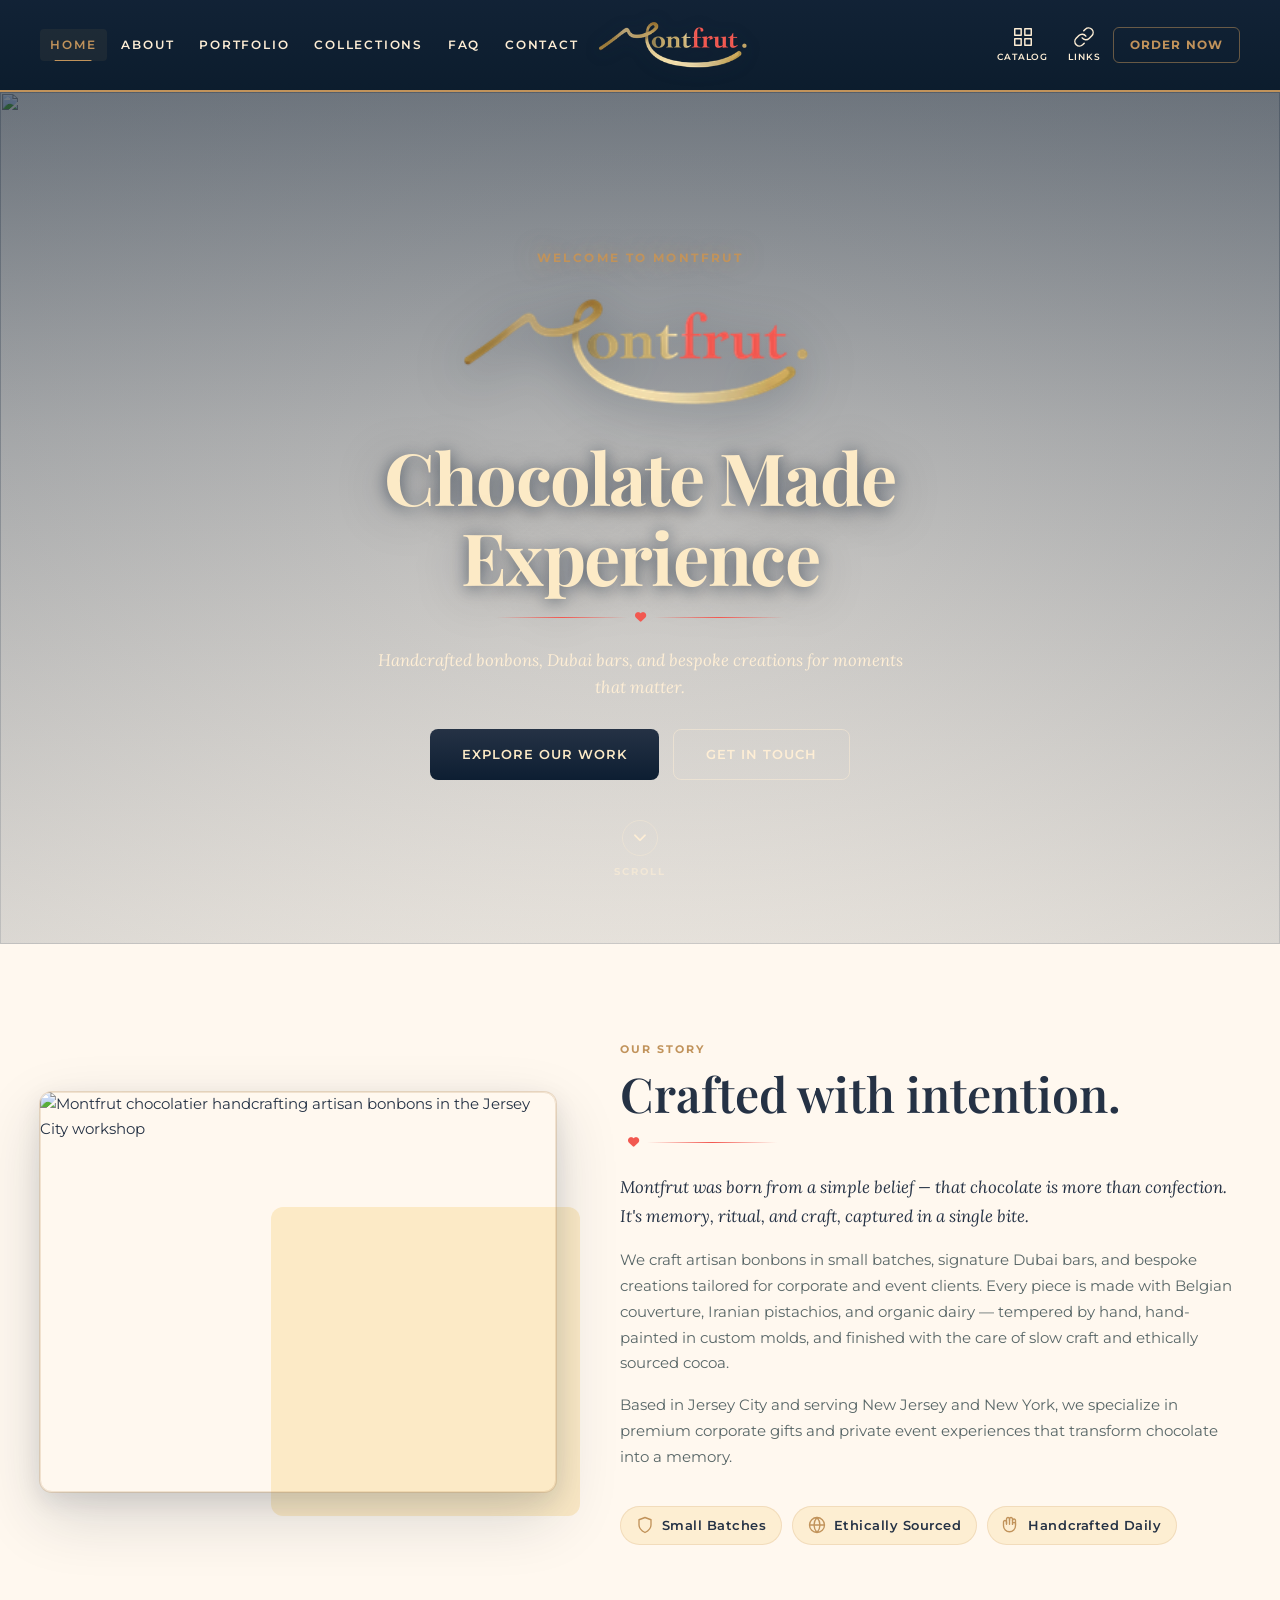
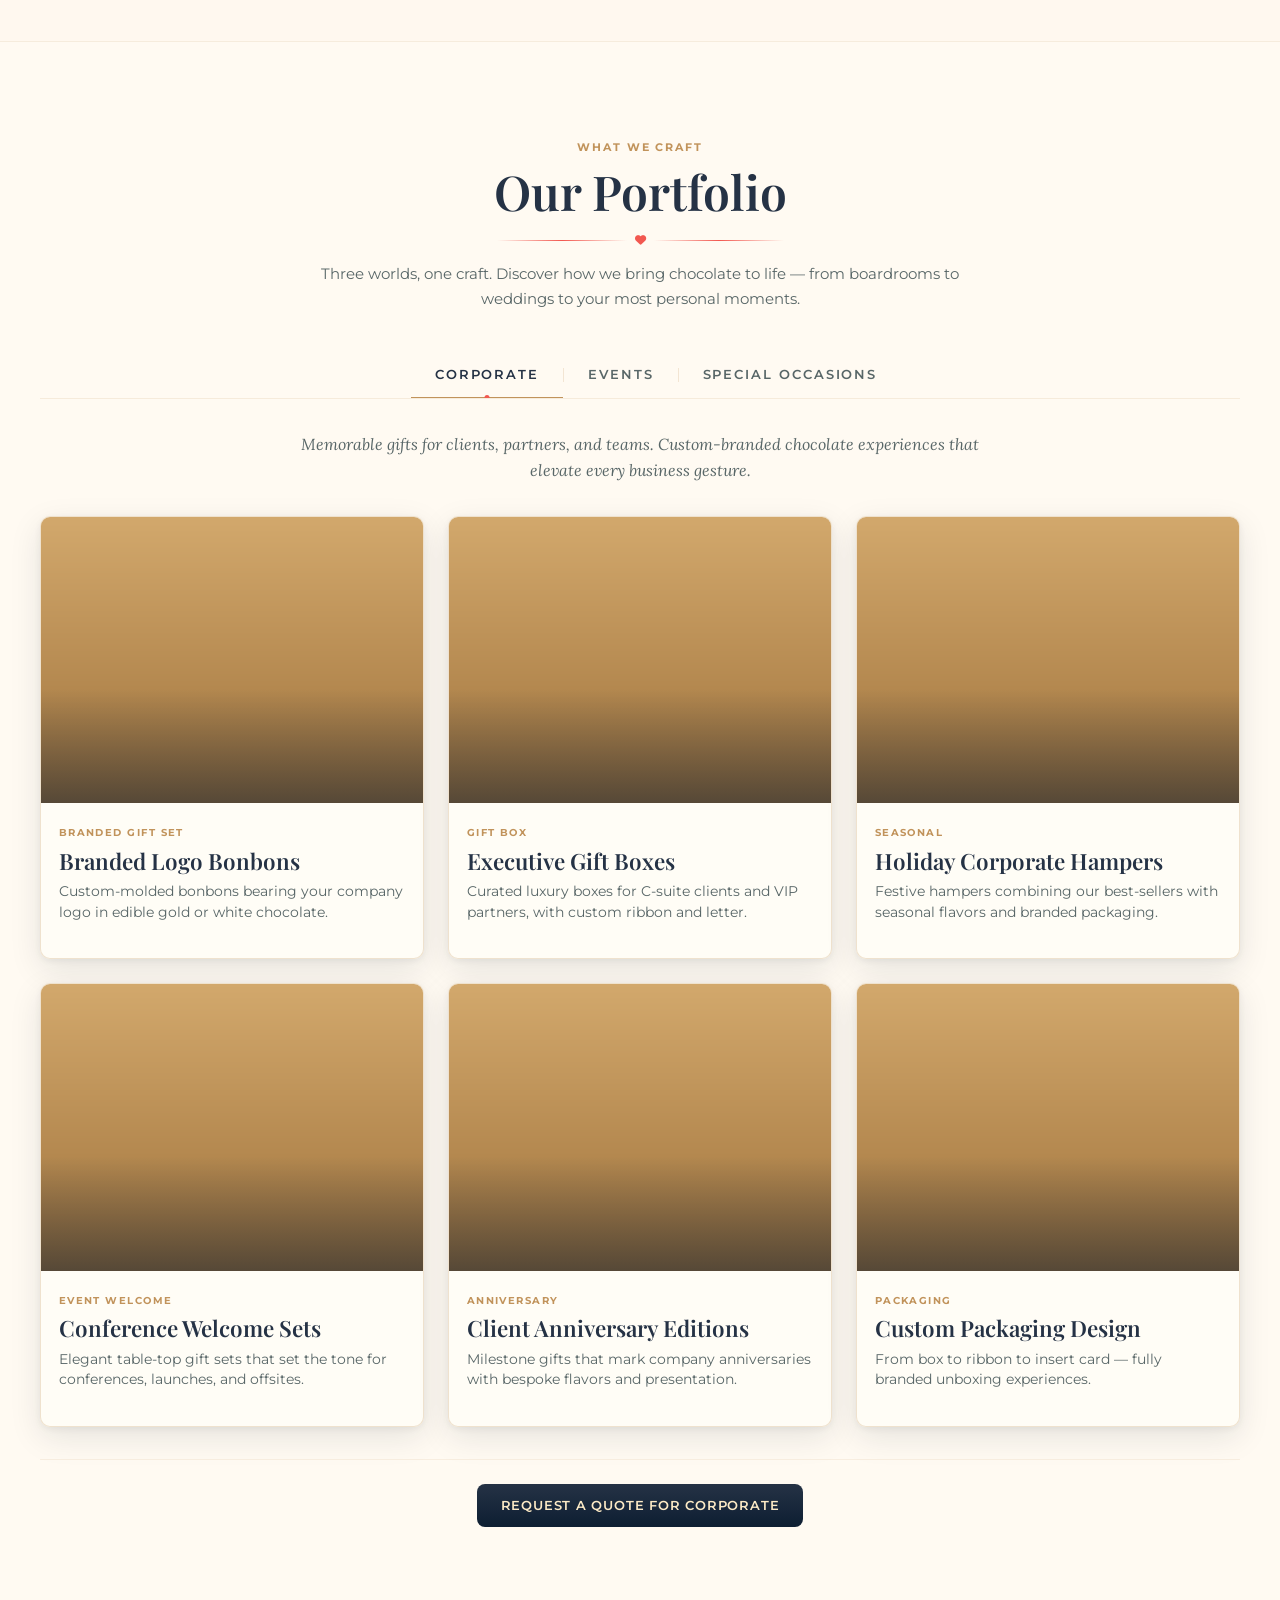
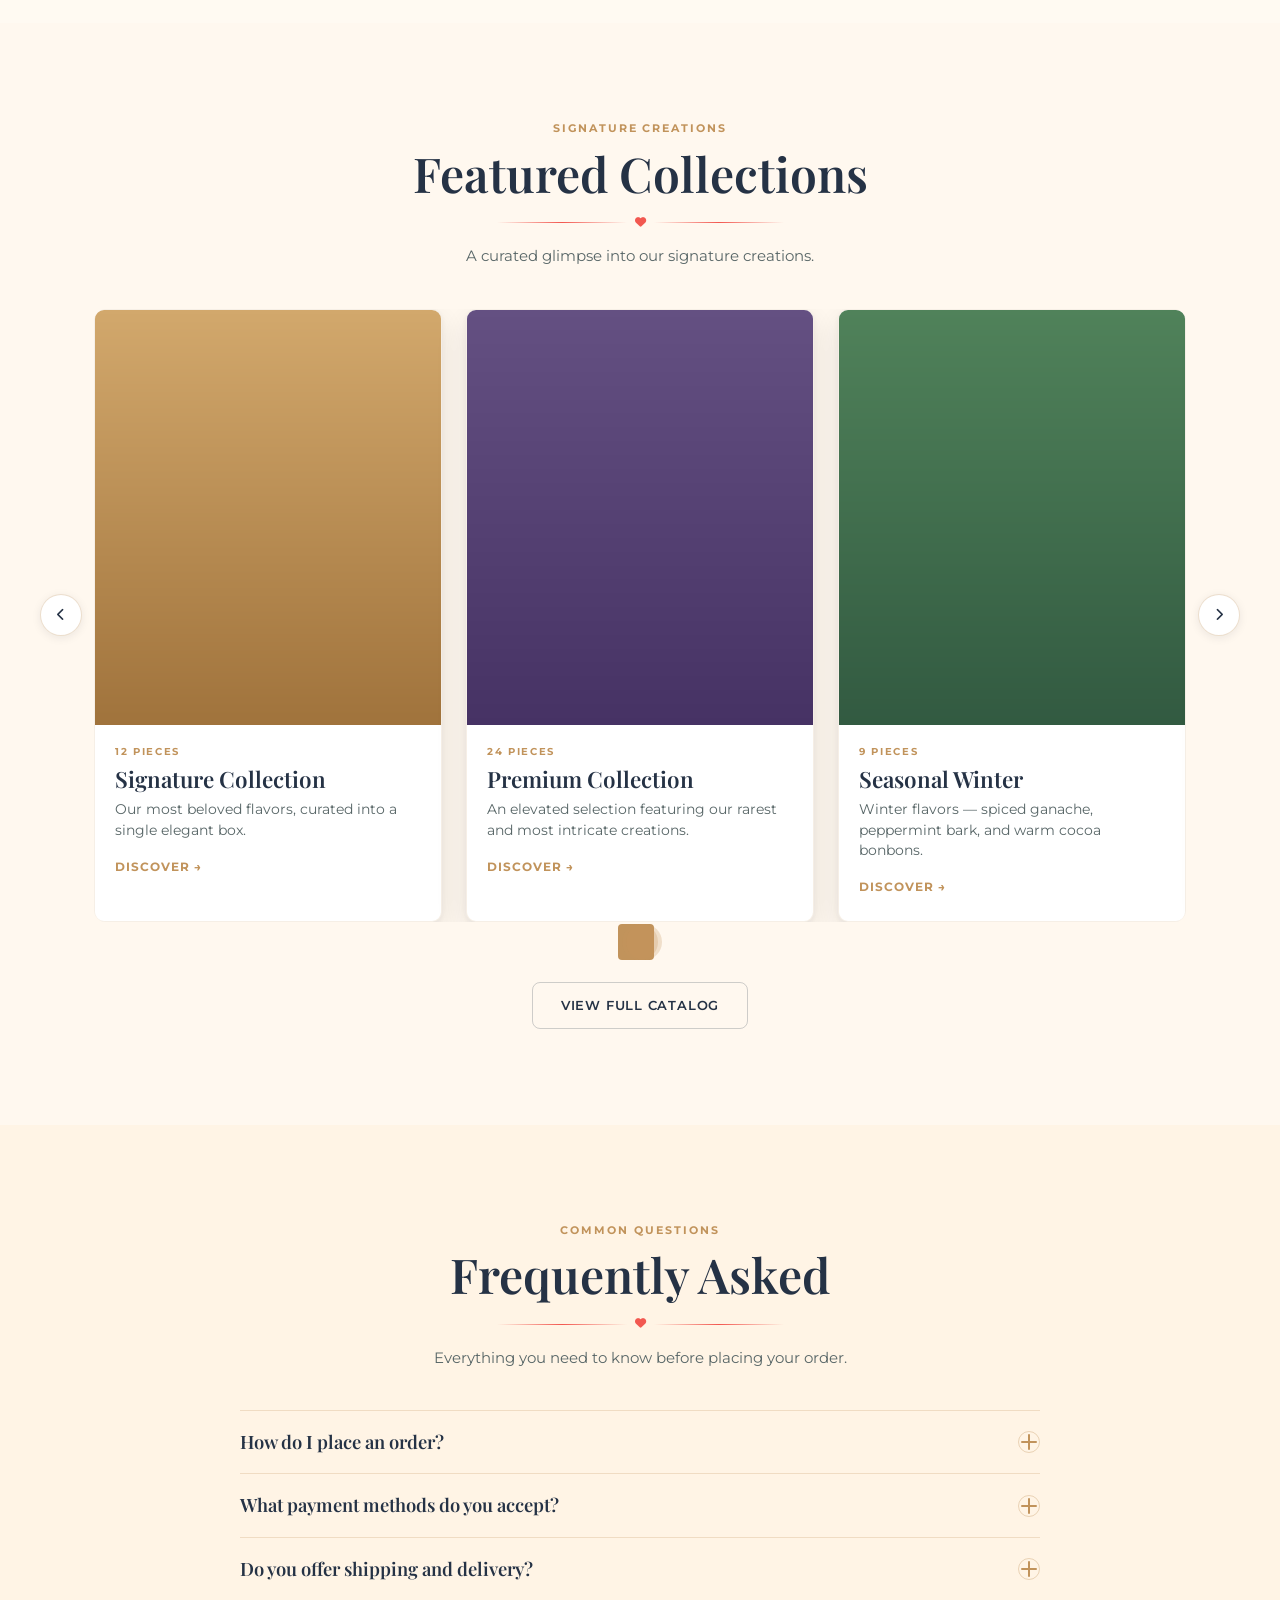
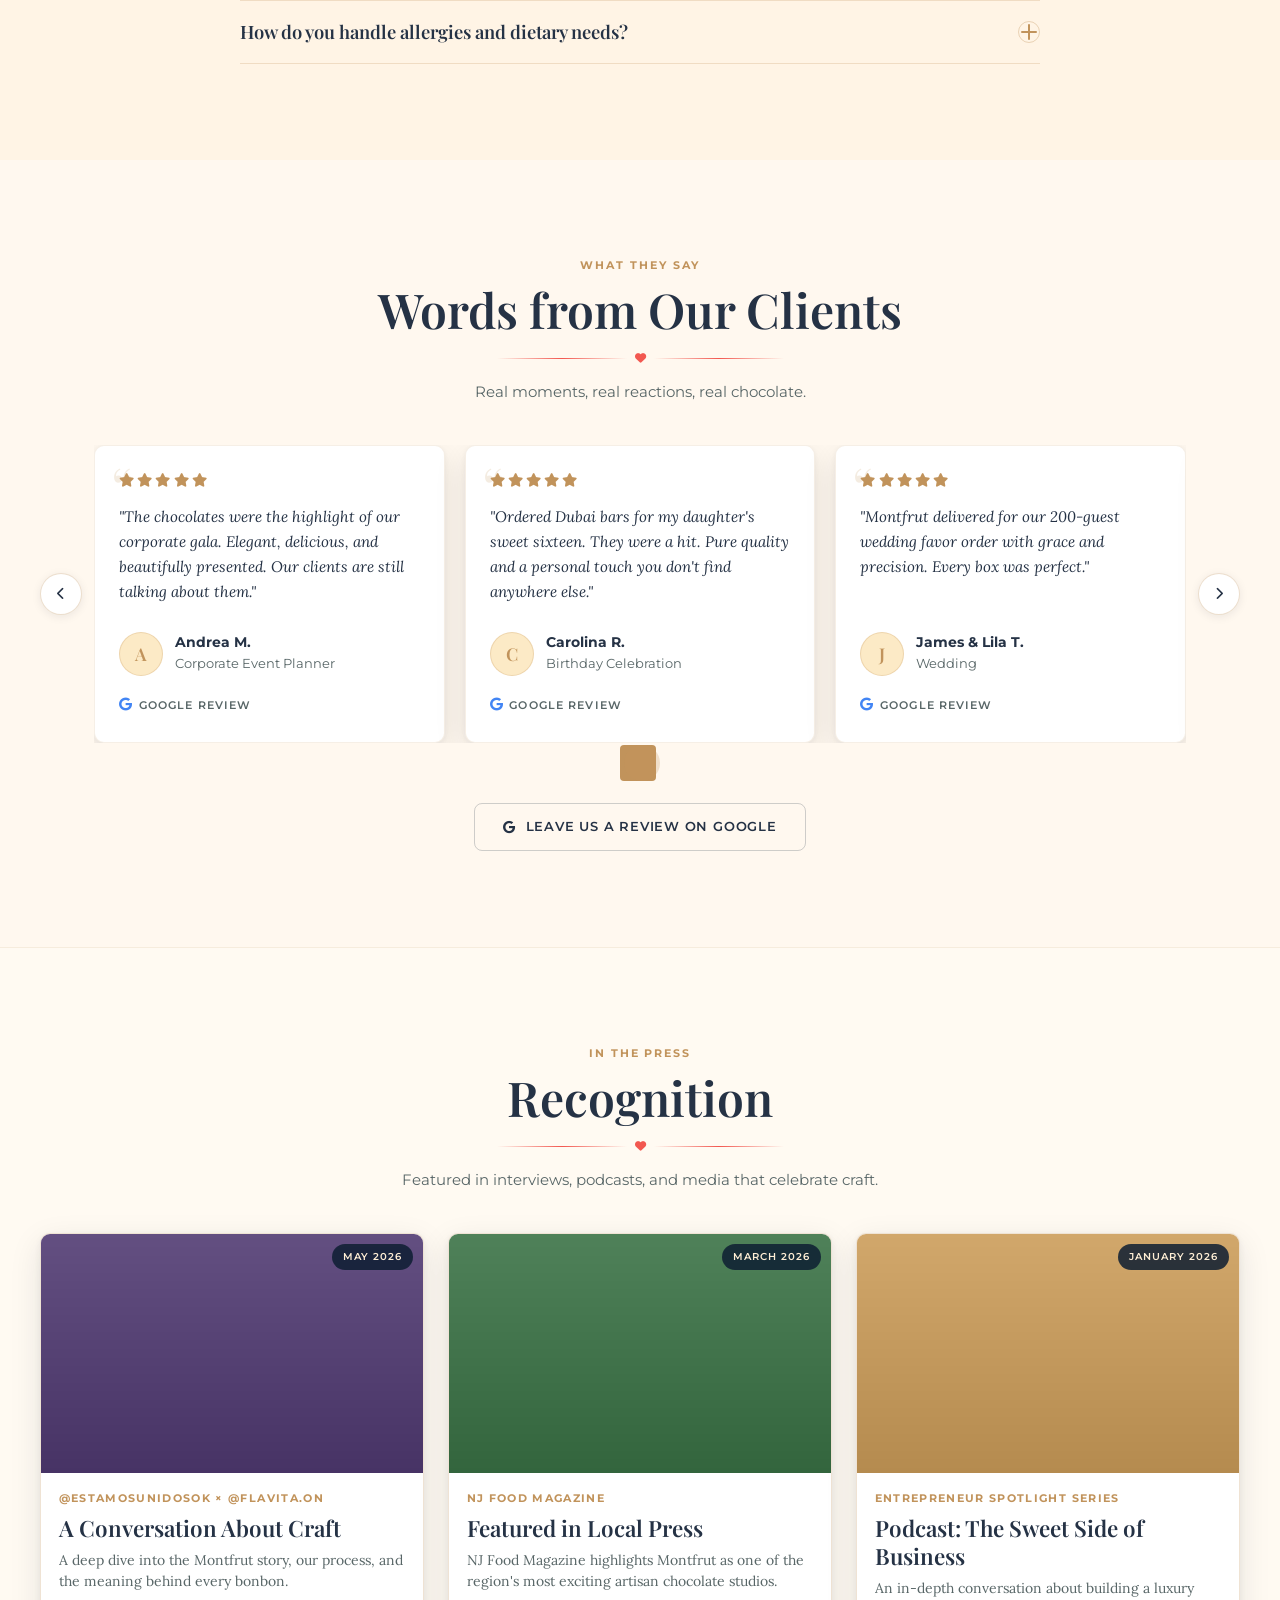
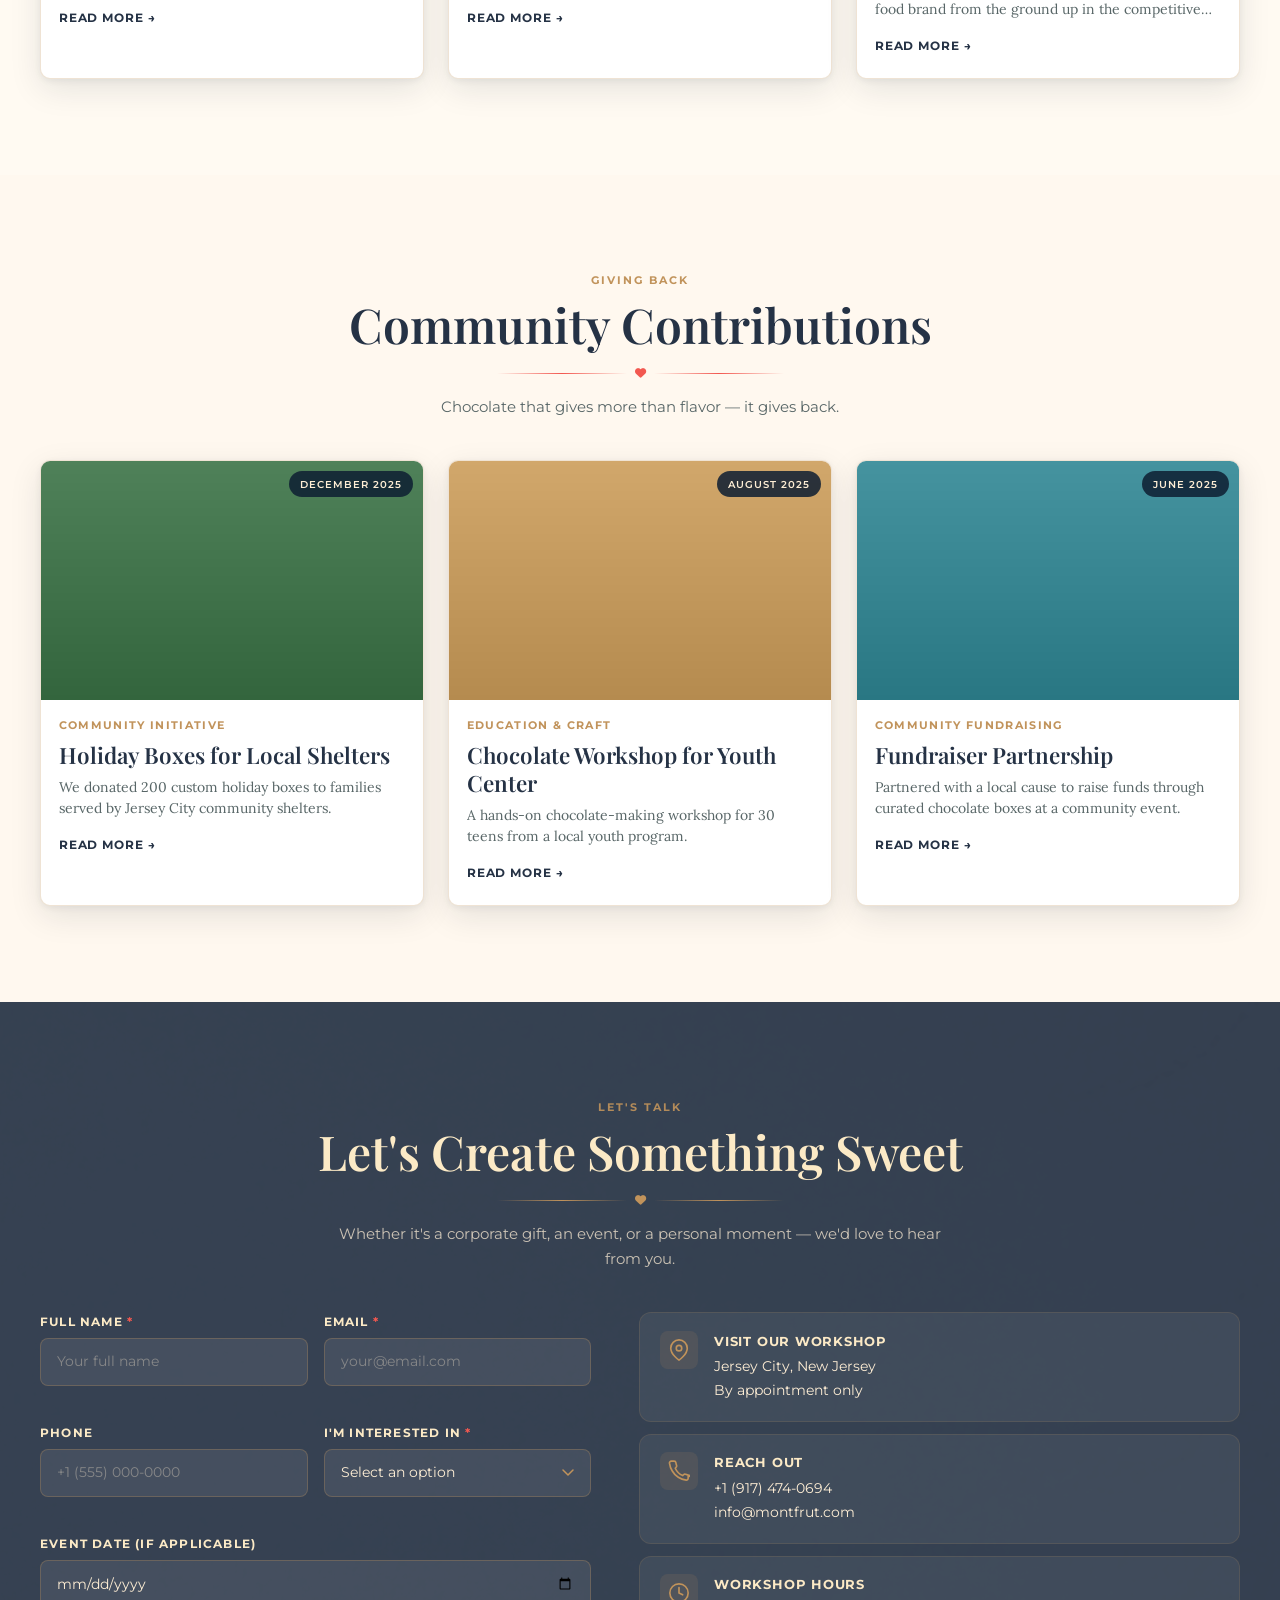
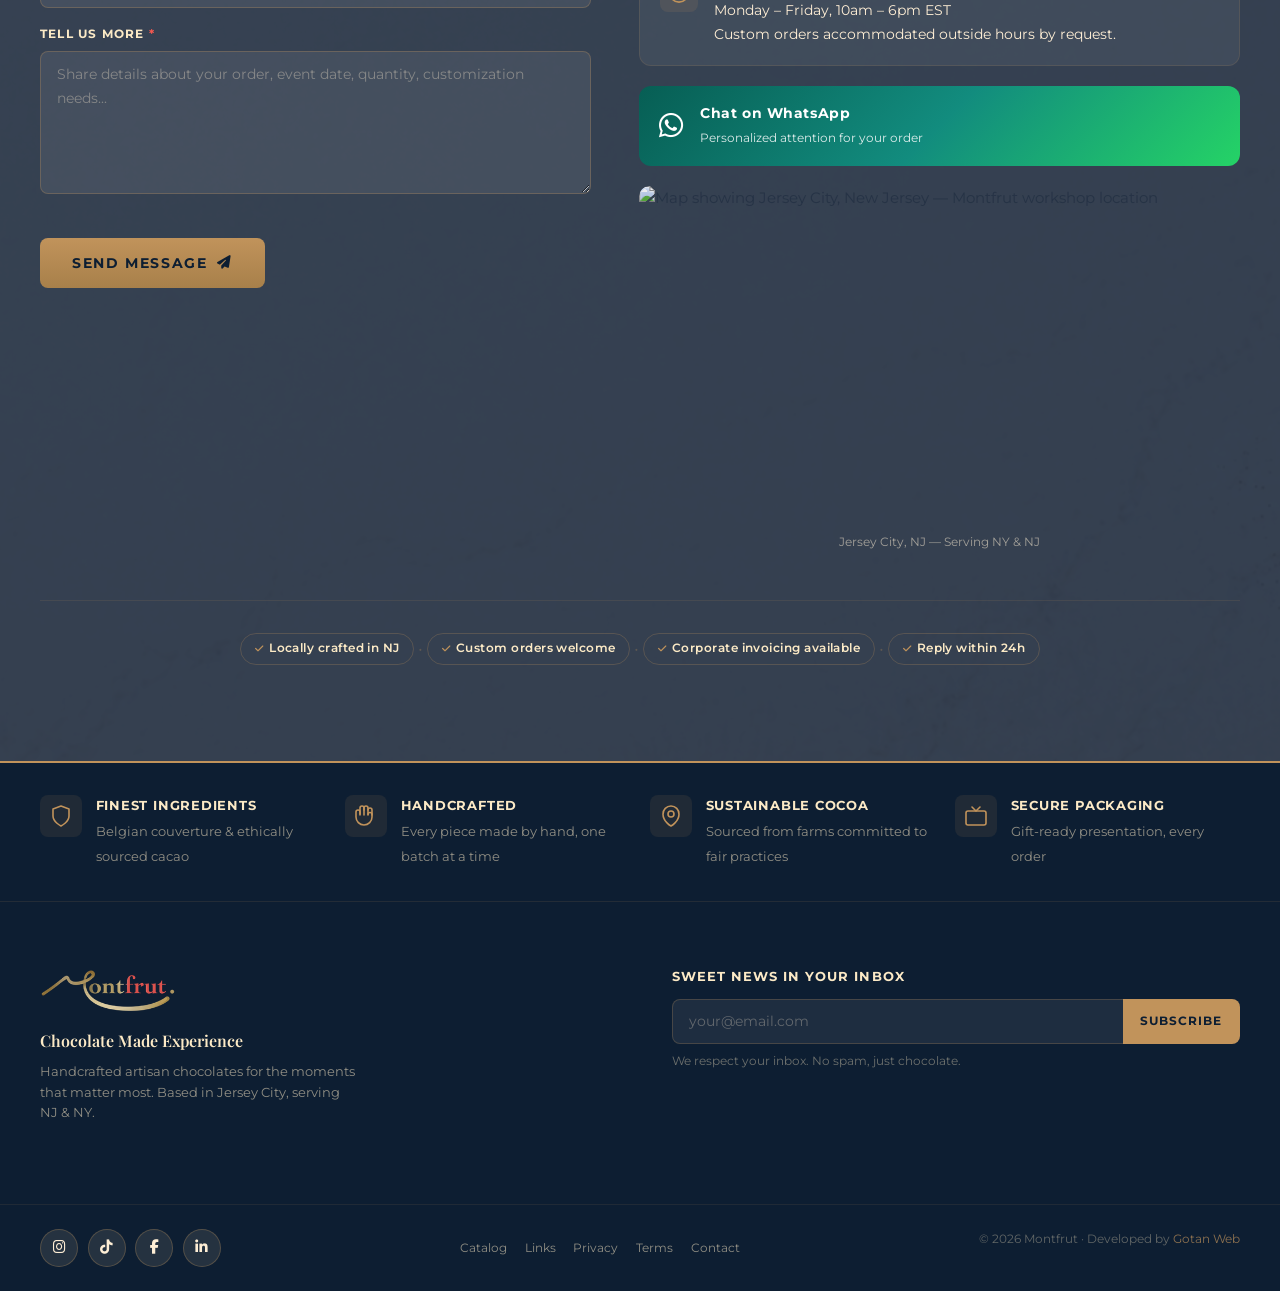
==== commit 3191c9ea: "20260528 - fase 7 +critic" ====
--- a/index.html
+++ b/index.html
@@ -213,7 +213,7 @@
        aria-labelledby="mobileNavLabel" role="dialog" aria-modal="true">
     <div class="offcanvas-header">
       <span id="mobileNavLabel" class="visually-hidden">Navigation menu</span>
-      <img src="assets/img/montfrut-logo.png" alt="Montfrut" height="44">
+      <img src="assets/img/montfrut-logo.png" alt="Montfrut" width="108" height="44">
       <button type="button" class="btn-close-offcanvas" data-bs-dismiss="offcanvas" aria-label="Close navigation">
         <i class="fa-solid fa-xmark" aria-hidden="true"></i>
       </button>
@@ -341,7 +341,7 @@
             <div class="bio-image-frame">
               <img src="https://images.unsplash.com/photo-1578985545062-69928b1d9587?auto=format&amp;fit=crop&amp;w=800&amp;q=80"
                    alt="Montfrut chocolatier handcrafting artisan bonbons in the Jersey City workshop"
-                   width="600" height="750"
+                   width="600" height="400"
                    loading="lazy"
                    class="bio-portrait">
               <div class="bio-image-decor" aria-hidden="true"></div>
@@ -426,7 +426,7 @@
                 Corporate
               </button>
             </li>
-            <li class="tab-separator" aria-hidden="true"></li>
+            <li class="tab-separator" role="presentation" aria-hidden="true"></li>
             <li role="presentation">
               <button class="portfolio-tab" id="tab-events" role="tab"
                       type="button"
@@ -436,7 +436,7 @@
                 Events
               </button>
             </li>
-            <li class="tab-separator" aria-hidden="true"></li>
+            <li class="tab-separator" role="presentation" aria-hidden="true"></li>
             <li role="presentation">
               <button class="portfolio-tab" id="tab-special" role="tab"
                       type="button"
@@ -1217,7 +1217,7 @@
   </div>
 
   <!-- Newsletter Toast -->
-  <div class="toast-container position-fixed bottom-0 end-0 p-3" style="z-index: 1100;" aria-live="polite" aria-atomic="true">
+  <div class="toast-container position-fixed bottom-0 end-0 p-3" style="z-index: 1100;">
     <div id="newsletterToast" class="toast montfrut-toast" role="status" aria-live="polite" aria-atomic="true">
       <div class="toast-body">
         <i class="fa-solid fa-circle-check" aria-hidden="true"></i>
--- a/css/styles.css
+++ b/css/styles.css
@@ -254,7 +254,7 @@
   justify-content: center;
   gap: 0.5rem;
   width: 100%;
-  margin: 0.9rem 0 1rem;
+  margin: 1rem 0;
 }
 
 .ornament--left {
@@ -902,6 +902,7 @@
 #hero {
   position: relative;
   min-height: 100vh;
+  min-height: 100dvh; /* accounts for mobile browser chrome (address bar) */
   display: flex;
   align-items: center;
   justify-content: center;
@@ -1004,6 +1005,14 @@
   margin-bottom: 2.5rem;
 }
 
+/* Stack CTAs full-width on very small screens */
+@media (max-width: 399px) {
+  .hero-ctas {
+    flex-direction: column;
+    align-items: stretch;
+  }
+}
+
 /* Scroll indicator */
 .hero-scroll-indicator {
   display: flex;
@@ -1125,7 +1134,7 @@
   font-size: 0.9375rem;
   line-height: 1.72;
   color: var(--color-text-muted);
-  margin-bottom: 0.9rem;
+  margin-bottom: 1rem;
 }
 
 /* Value pills */
@@ -1173,6 +1182,7 @@
 
 /* Tabs container */
 .portfolio-tabs-wrap {
+  position: relative;
   width: 100%;
 }
 
@@ -1183,7 +1193,7 @@
   /* Mobile-first: start from left so first tab is always visible */
   justify-content: flex-start;
   overflow-x: auto;
-  -webkit-overflow-scrolling: touch;
+  overscroll-behavior-x: contain;
   scrollbar-width: none;
   padding-bottom: 0;
   margin-bottom: 2rem;
@@ -1194,11 +1204,6 @@
 
 .portfolio-tabs::-webkit-scrollbar {
   display: none;
-}
-
-/* Tabs wrap: holds position relative for the overflow fade mask */
-.portfolio-tabs-wrap {
-  position: relative;
 }
 
 /* Fade mask — hints at horizontal scrollability on small screens */
@@ -1298,6 +1303,7 @@
 .portfolio-card:hover {
   transform: translateY(-4px);
   box-shadow: var(--card-shadow-hover);
+  border-color: rgba(193, 147, 91, 0.38);
 }
 
 .portfolio-card__img-wrap {
@@ -1330,6 +1336,7 @@
 
 .portfolio-card__body {
   padding: 1rem 1.1rem 1.25rem;
+  transition: transform var(--transition-med);
 }
 
 .portfolio-card__tag {
@@ -1344,12 +1351,9 @@
 }
 
 .portfolio-card__title {
-  font-family: var(--font-display);
-  font-size: 1.1rem;
-  font-weight: 600;
+  font-size: 1.25rem;
   color: var(--midnight-blue);
   margin-bottom: 0.4rem;
-  line-height: 1.25;
 }
 
 .portfolio-card__desc {
@@ -1378,6 +1382,10 @@
   /* Bootstrap's default display:none is correct — leave it */
 }
 
+.portfolio-pane.tab-pane {
+  scroll-margin-top: calc(var(--header-h-mobile) + 0.5rem);
+}
+
 .portfolio-pane.tab-pane.fade {
   transition: opacity 0.32s ease, transform 0.32s ease;
   transform: translateY(6px);
@@ -1396,32 +1404,9 @@
   }
 }
 
-/* Active tab: subtle indicator pip above the underline */
-.portfolio-tab.active::before {
-  content: '';
-  position: absolute;
-  bottom: -4px;
-  left: 50%;
-  transform: translateX(-50%);
-  width: 4px;
-  height: 4px;
-  border-radius: 50%;
-  background: var(--fiery-coral);
-}
-
-/* Portfolio card: golden border glow on hover */
-.portfolio-card:hover {
-  border-color: rgba(193, 147, 91, 0.38);
-}
-
 /* Portfolio card body — subtle lift on hover */
 .portfolio-card:hover .portfolio-card__body {
   transform: translateY(-1px);
-  transition: transform var(--transition-med);
-}
-
-.portfolio-card__body {
-  transition: transform var(--transition-med);
 }
 
 
@@ -1434,6 +1419,26 @@
   display: flex;
   align-items: center;
   gap: 0.75rem;
+}
+
+/* On mobile the arrows overlay the carousel edges so the viewport uses full width.
+   Arrows are offset inward so they don't clip outside the section container. */
+@media (max-width: 575px) {
+  .collections-carousel-wrap {
+    display: block;
+  }
+
+  .collections-carousel-wrap .carousel-arrow-btn {
+    position: absolute;
+    top: 50%;
+    transform: translateY(-50%);
+    background: rgba(255, 255, 255, 0.92);
+    backdrop-filter: blur(4px);
+    box-shadow: 0 2px 12px rgba(13, 30, 50, 0.14);
+  }
+
+  .collections-carousel-wrap .carousel-arrow-btn--prev { left: 0.25rem; }
+  .collections-carousel-wrap .carousel-arrow-btn--next { right: 0.25rem; }
 }
 
 .collections-carousel-viewport {
@@ -1499,9 +1504,7 @@
 }
 
 .collection-card__name {
-  font-family: var(--font-display);
-  font-size: 1.2rem;
-  font-weight: 600;
+  font-size: 1.25rem;
   color: var(--midnight-blue);
   margin-bottom: 0.4rem;
 }
@@ -1982,7 +1985,7 @@
 
 .review-card__meta small {
   font-family: var(--font-ui);
-  font-size: 0.75rem;
+  font-size: 0.8rem;
   color: var(--steel-teal);
 }
 
@@ -2082,12 +2085,9 @@
 }
 
 .recognition-card__title {
-  font-family: var(--font-display);
-  font-size: 1.1rem;
-  font-weight: 600;
+  font-size: 1.25rem;
   color: var(--midnight-blue);
   margin-bottom: 0.5rem;
-  line-height: 1.25;
 }
 
 .recognition-card__excerpt {
@@ -2123,7 +2123,7 @@
 
 .contact-grid {
   display: flex;
-  flex-direction: column-reverse;
+  flex-direction: column;
   gap: 2.5rem;
   position: relative;
   z-index: 1;
@@ -2173,6 +2173,15 @@
   color: rgba(254, 238, 213, 0.35);
 }
 
+/* Custom chevron for the native select — replaces the browser's removed indicator */
+.form-select-custom {
+  background-image: url("data:image/svg+xml,%3Csvg xmlns='http://www.w3.org/2000/svg' width='12' height='8' viewBox='0 0 12 8'%3E%3Cpath d='M1 1l5 5 5-5' stroke='%23c1935b' stroke-width='1.5' fill='none' stroke-linecap='round' stroke-linejoin='round'/%3E%3C/svg%3E");
+  background-repeat: no-repeat;
+  background-position: right 1rem center;
+  background-size: 12px 8px;
+  padding-right: 2.5rem;
+}
+
 .form-select-custom option {
   background: var(--midnight-blue);
   color: var(--almond-cream);
@@ -2187,8 +2196,12 @@
 
 .form-input-custom[aria-invalid="true"],
 .form-select-custom[aria-invalid="true"],
-.form-textarea-custom[aria-invalid="true"] {
+.form-textarea-custom[aria-invalid="true"],
+.form-input-custom[aria-invalid="true"]:focus,
+.form-select-custom[aria-invalid="true"]:focus,
+.form-textarea-custom[aria-invalid="true"]:focus {
   border-color: var(--fiery-coral);
+  box-shadow: 0 0 0 3px rgba(242, 88, 80, 0.14);
 }
 
 .form-textarea-custom {
@@ -2399,6 +2412,13 @@
   line-height: 1;
 }
 
+/* Hide separators when badges may wrap onto a new line */
+@media (max-width: 575px) {
+  .trust-dot {
+    display: none;
+  }
+}
+
 
 /* ============================================================
    21. FOOTER
@@ -2743,40 +2763,6 @@
   margin-inline: auto;
 }
 
-/* Community stats banner (inside modal) */
-.community-stats {
-  display: grid;
-  grid-template-columns: repeat(3, 1fr);
-  gap: 1rem;
-  margin: 1.25rem 0;
-  padding: 1rem;
-  background: rgba(252, 234, 198, 0.5);
-  border-radius: 10px;
-  border: 1px solid rgba(193, 147, 91, 0.2);
-}
-
-.community-stat {
-  text-align: center;
-}
-
-.community-stat__value {
-  display: block;
-  font-family: var(--font-display);
-  font-size: 1.4rem;
-  font-weight: 700;
-  color: var(--midnight-blue);
-}
-
-.community-stat__label {
-  font-family: var(--font-ui);
-  font-size: 0.7rem;
-  font-weight: 600;
-  letter-spacing: 0.08em;
-  text-transform: uppercase;
-  color: var(--steel-teal);
-}
-
-
 /* ============================================================
    23. TOAST
    ============================================================ */
@@ -2817,6 +2803,10 @@
     scroll-margin-top: var(--header-h-tablet);
   }
 
+  .portfolio-pane.tab-pane {
+    scroll-margin-top: calc(var(--header-h-tablet) + 0.5rem);
+  }
+
   .section-container {
     padding-inline: 1.5rem;
   }
@@ -2882,6 +2872,10 @@
   section {
     scroll-margin-top: var(--header-h-desktop);
     padding-block: var(--section-py-desktop);
+  }
+
+  .portfolio-pane.tab-pane {
+    scroll-margin-top: calc(var(--header-h-desktop) + 0.5rem);
   }
 
   .section-container {
@@ -3264,7 +3258,20 @@
 
 
 /* ============================================================
-   30. VISUAL IMPROVEMENTS — v1.2
+   29. DESKTOP TYPOGRAPHY — H3 card title scale-up
+   ============================================================ */
+
+@media (min-width: 992px) {
+  .portfolio-card__title,
+  .collection-card__name,
+  .recognition-card__title {
+    font-size: 1.4rem;
+  }
+}
+
+
+/* ============================================================
+   30. VISUAL IMPROVEMENTS
    Section separators, card definition, mobile polish
    ============================================================ */
 
@@ -3274,16 +3281,6 @@
 #portfolio,
 #recognition {
   border-top: 1px solid rgba(193, 147, 91, 0.14);
-}
-
-/* --- Portfolio tab fade: reduced motion override -------------- */
-.portfolio-pane.tab-pane.fade {
-  transition: opacity 0.28s ease, transform 0.28s ease;
-  transform: translateY(4px);
-}
-.portfolio-pane.tab-pane.fade.show {
-  opacity: 1;
-  transform: translateY(0);
 }
 
 /* --- Portfolio tab pip: ensure visibility --------------------- */
@@ -3312,12 +3309,6 @@
   z-index: 1;
 }
 
-/* --- Portfolio card img overlay: more legible tag + title ----- */
-.portfolio-card__tag {
-  color: var(--desert-sand);
-  font-weight: 700;
-}
-
 /* --- Collections card: warmer border on hover ----------------- */
 .collection-card:hover {
   border-color: rgba(193, 147, 91, 0.36);
@@ -3336,3 +3327,149 @@
     padding: 1rem 1rem 1.25rem;
   }
 }
+
+
+/* ============================================================
+   31. FORM UX — Premium validation states & micro-interactions
+   ============================================================ */
+
+/* --- Valid state: green ring — only for required fields
+       after user interaction (aria-invalid is absent on untouched) ------ */
+.form-input-custom[required][aria-invalid="false"],
+.form-select-custom[required][aria-invalid="false"],
+.form-textarea-custom[required][aria-invalid="false"] {
+  border-color: rgba(37, 166, 106, 0.55);
+  box-shadow: 0 0 0 3px rgba(37, 166, 106, 0.08);
+}
+
+/* --- Field error: slide-in animation --- */
+@keyframes errSlide {
+  from { opacity: 0; transform: translateY(-4px); }
+  to   { opacity: 1; transform: translateY(0); }
+}
+
+.field-error:not(:empty) {
+  animation: errSlide 0.18s ease forwards;
+}
+
+/* --- Field shake on failed submit attempt --- */
+@keyframes shake-x {
+  0%, 100% { transform: translateX(0); }
+  20%      { transform: translateX(-6px); }
+  40%      { transform: translateX(6px); }
+  60%      { transform: translateX(-4px); }
+  80%      { transform: translateX(4px); }
+}
+
+.field-shake {
+  animation: shake-x 0.38s cubic-bezier(0.36, 0.07, 0.19, 0.97) both;
+}
+
+/* --- Submit button: disabled / loading states --- */
+.btn-submit[disabled] {
+  opacity: 0.7;
+  cursor: not-allowed;
+  pointer-events: none;
+}
+
+.btn-submit.is-loading {
+  gap: 0.7rem;
+}
+
+@keyframes btn-spin {
+  to { transform: rotate(360deg); }
+}
+
+.btn-spinner {
+  display: inline-block;
+  width: 15px;
+  height: 15px;
+  border: 2px solid rgba(13, 30, 50, 0.2);
+  border-top-color: var(--blood-crimson);
+  border-radius: 50%;
+  animation: btn-spin 0.6s linear infinite;
+  flex-shrink: 0;
+}
+
+/* --- Contact info cards: hover lift ----------------------- */
+.contact-info-card {
+  transition:
+    background  var(--transition-fast),
+    border-color var(--transition-fast),
+    transform   var(--transition-fast),
+    box-shadow  var(--transition-fast);
+}
+
+.contact-info-card:hover {
+  background: rgba(255, 253, 247, 0.11);
+  border-color: rgba(193, 147, 91, 0.34);
+  transform: translateY(-2px);
+  box-shadow: 0 6px 22px rgba(13, 30, 50, 0.14);
+}
+
+/* --- WhatsApp button: accessible focus ring --------------- */
+.btn-whatsapp-contact:focus-visible {
+  outline: 3px solid #25D366;
+  outline-offset: 3px;
+  border-radius: var(--card-radius);
+}
+
+/* --- Trust strip: badge hover ----------------------------- */
+.trust-badge {
+  transition:
+    border-color var(--transition-fast),
+    background   var(--transition-fast),
+    color        var(--transition-fast);
+  cursor: default;
+}
+
+.trust-badge:hover {
+  border-color: rgba(193, 147, 91, 0.5);
+  background: rgba(193, 147, 91, 0.09);
+}
+
+/* --- Newsletter input: error shake + success state -------- */
+.newsletter-input[aria-invalid="true"] {
+  border-color: var(--fiery-coral);
+  box-shadow: 0 0 0 3px rgba(242, 88, 80, 0.12);
+}
+
+.newsletter-input.is-success {
+  border-color: rgba(37, 166, 106, 0.5);
+}
+
+/* --- Map block: subtle hover (interactive feel) ----------- */
+.contact-map-wrap {
+  transition: opacity var(--transition-fast);
+}
+
+.contact-map-wrap:hover .contact-map {
+  opacity: 1;
+}
+
+/* --- Form select: ensure custom arrow on valid/error states  */
+.form-select-custom[aria-invalid="true"] {
+  background-image: url("data:image/svg+xml,%3Csvg xmlns='http://www.w3.org/2000/svg' width='12' height='8' viewBox='0 0 12 8'%3E%3Cpath d='M1 1l5 5 5-5' stroke='%23f25850' stroke-width='1.5' fill='none' stroke-linecap='round' stroke-linejoin='round'/%3E%3C/svg%3E");
+}
+
+.form-select-custom[required][aria-invalid="false"] {
+  background-image: url("data:image/svg+xml,%3Csvg xmlns='http://www.w3.org/2000/svg' width='12' height='8' viewBox='0 0 12 8'%3E%3Cpath d='M1 1l5 5 5-5' stroke='%2325a66a' stroke-width='1.5' fill='none' stroke-linecap='round' stroke-linejoin='round'/%3E%3C/svg%3E");
+}
+
+/* --- Toast: slide-in from bottom-right -------------------- */
+@keyframes toastSlideIn {
+  from { opacity: 0; transform: translateY(1rem); }
+  to   { opacity: 1; transform: translateY(0); }
+}
+
+.montfrut-toast.show {
+  animation: toastSlideIn 0.28s ease forwards;
+}
+
+
+/* --- Accessible focus ring for form inputs (supplement :focus-visible) */
+.form-input-custom:focus-visible,
+.form-select-custom:focus-visible,
+.form-textarea-custom:focus-visible {
+  outline: none; /* box-shadow handles the visible ring */
+}
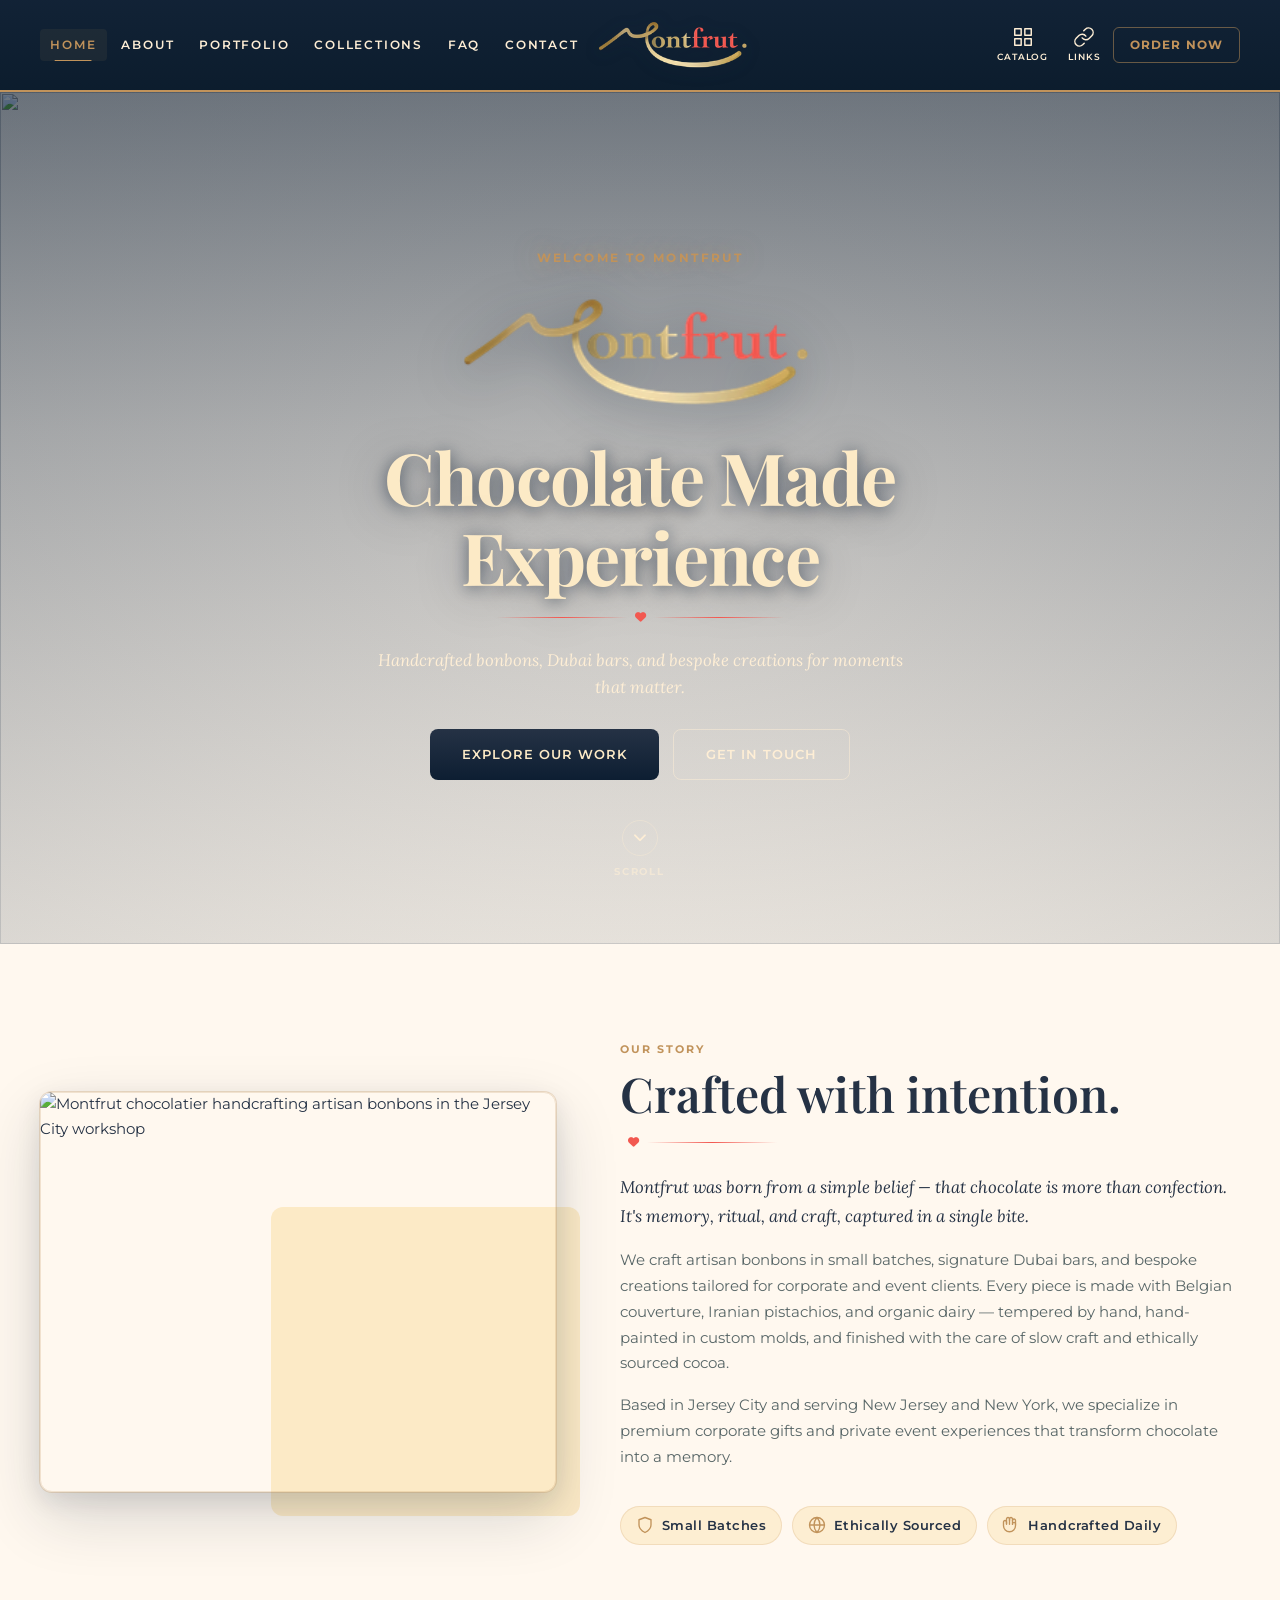
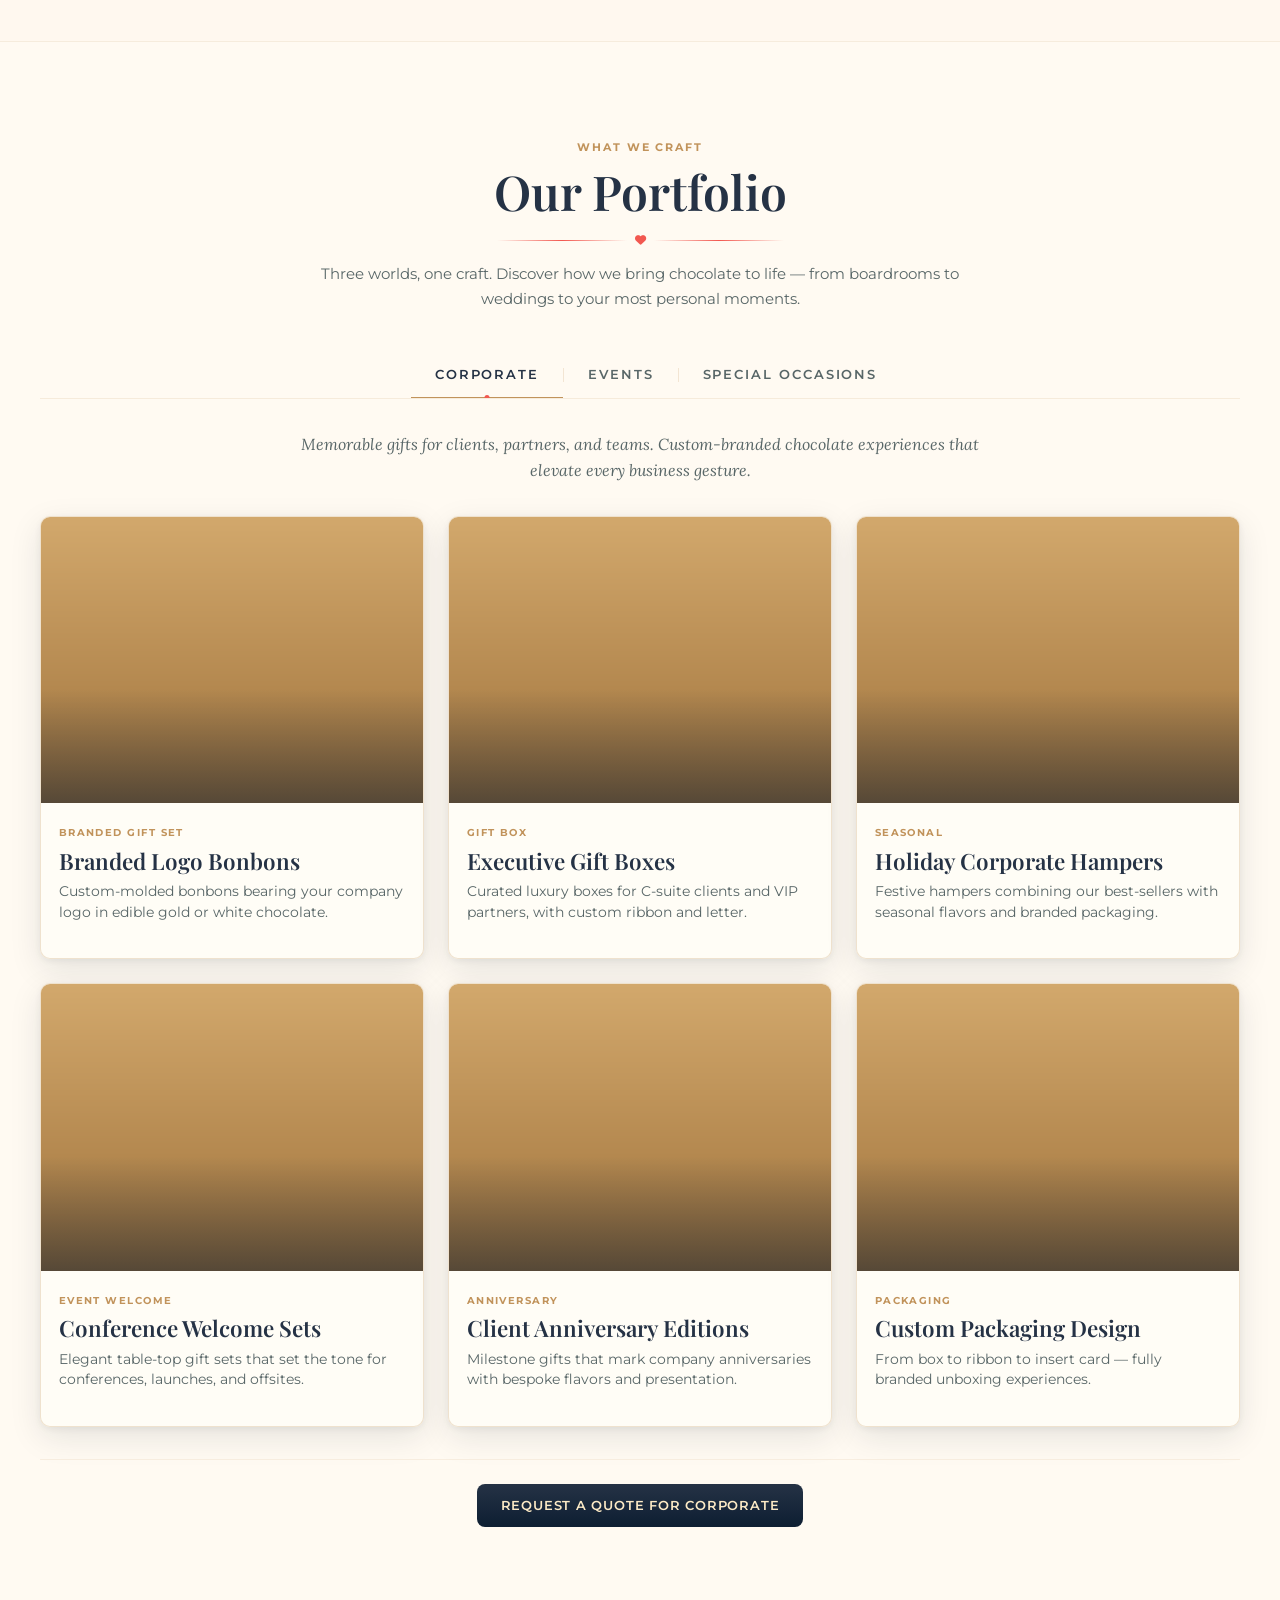
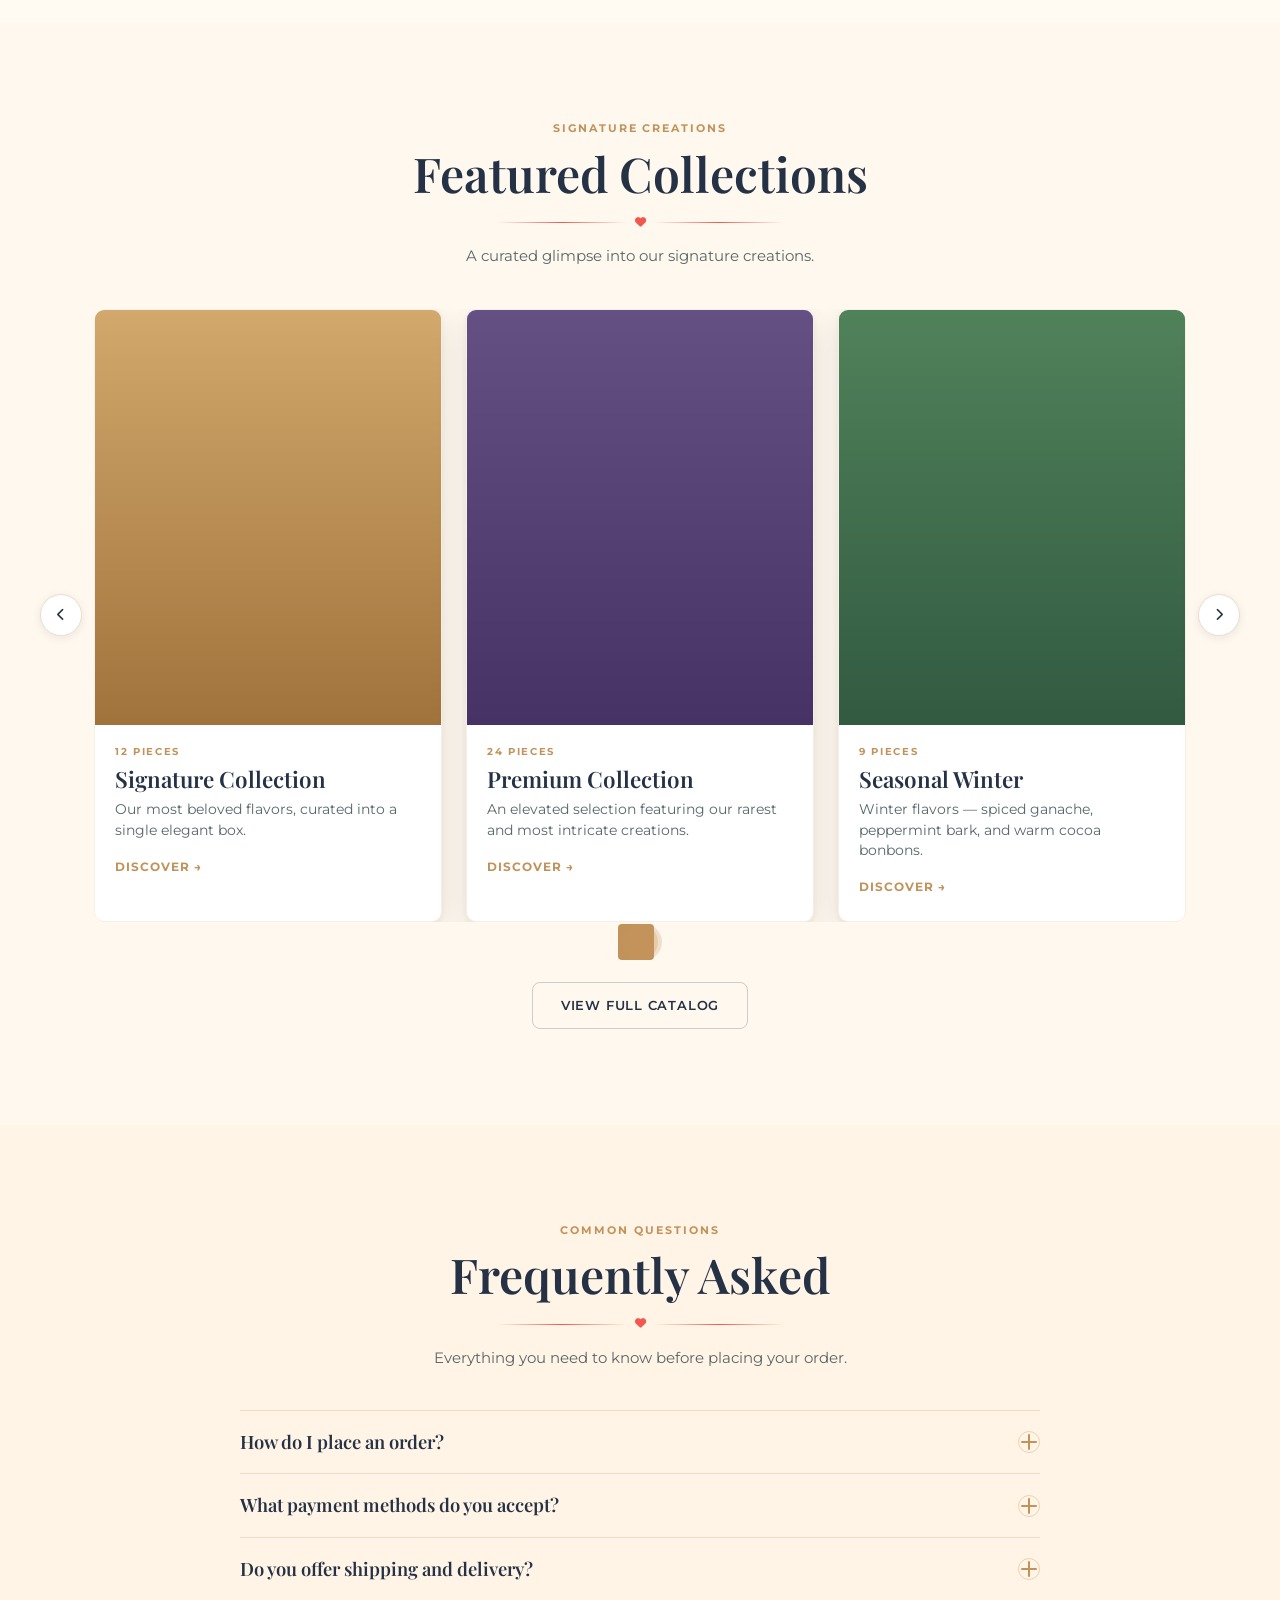
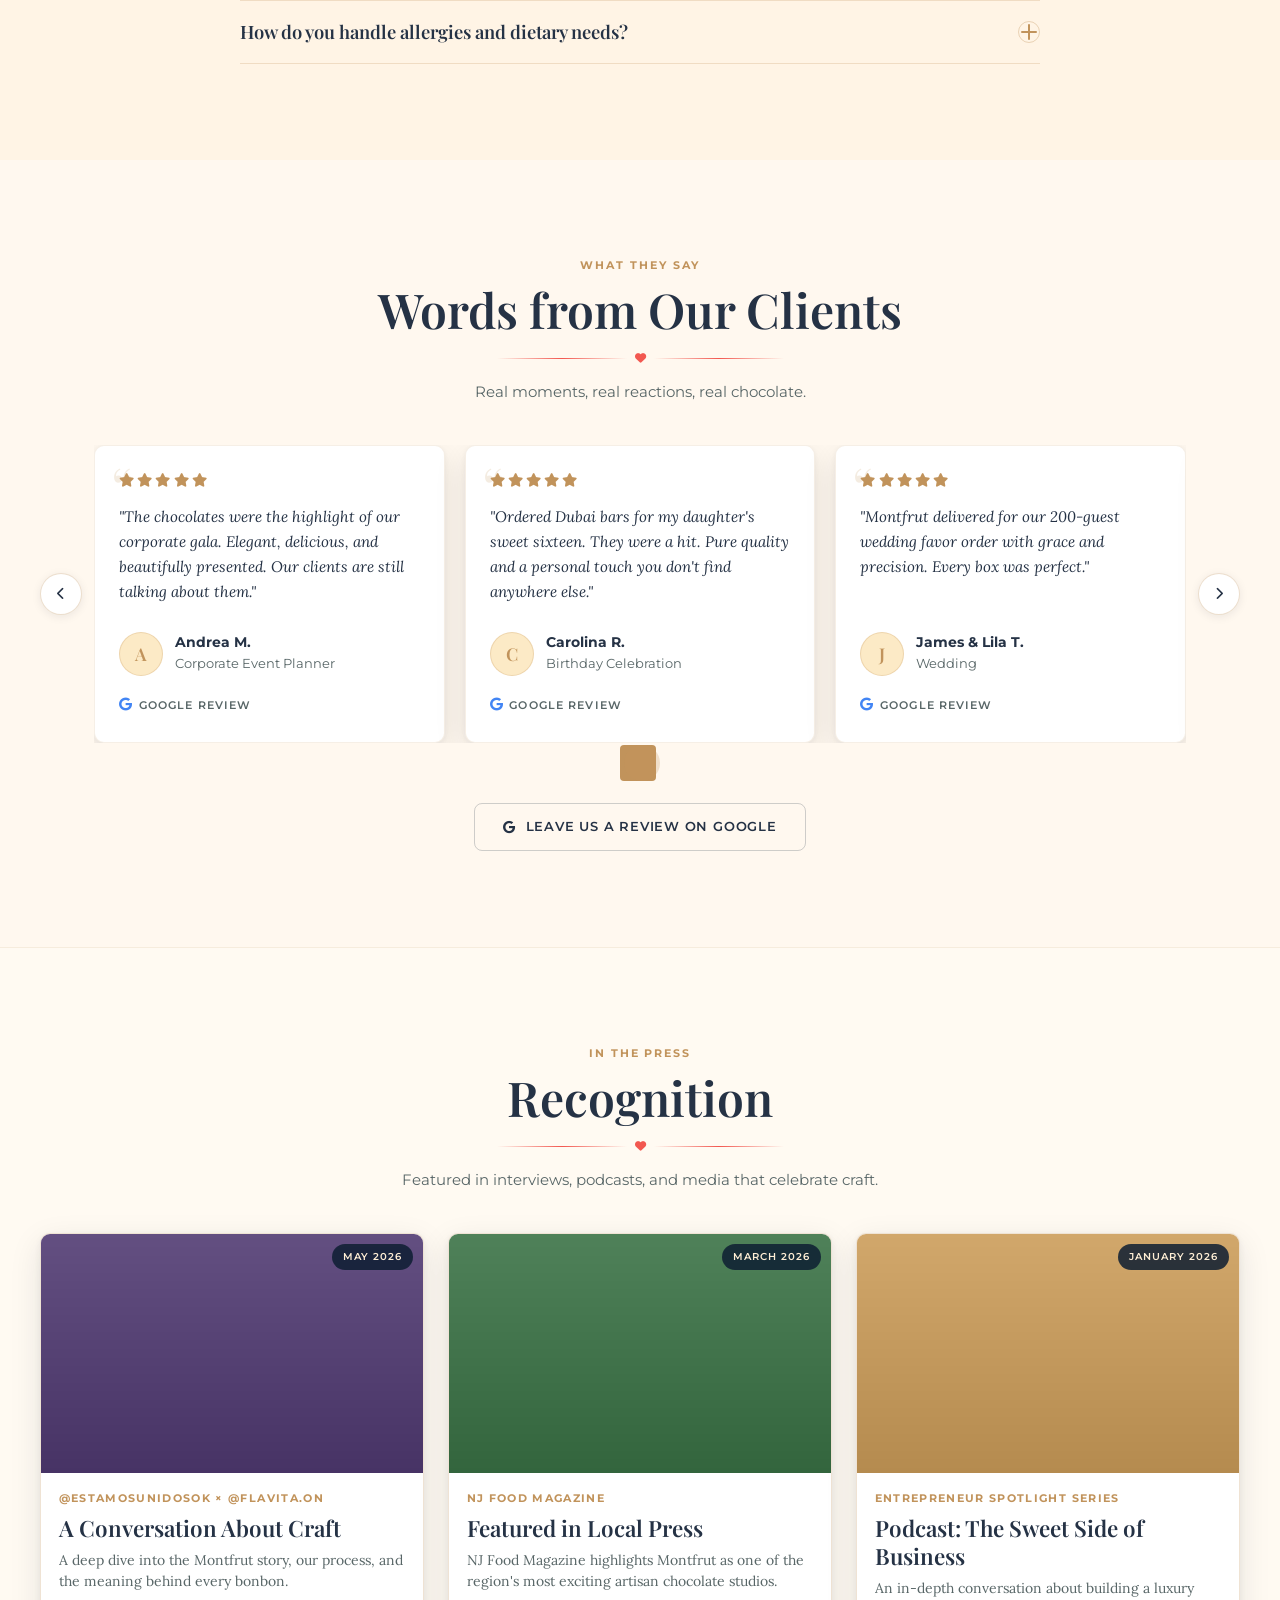
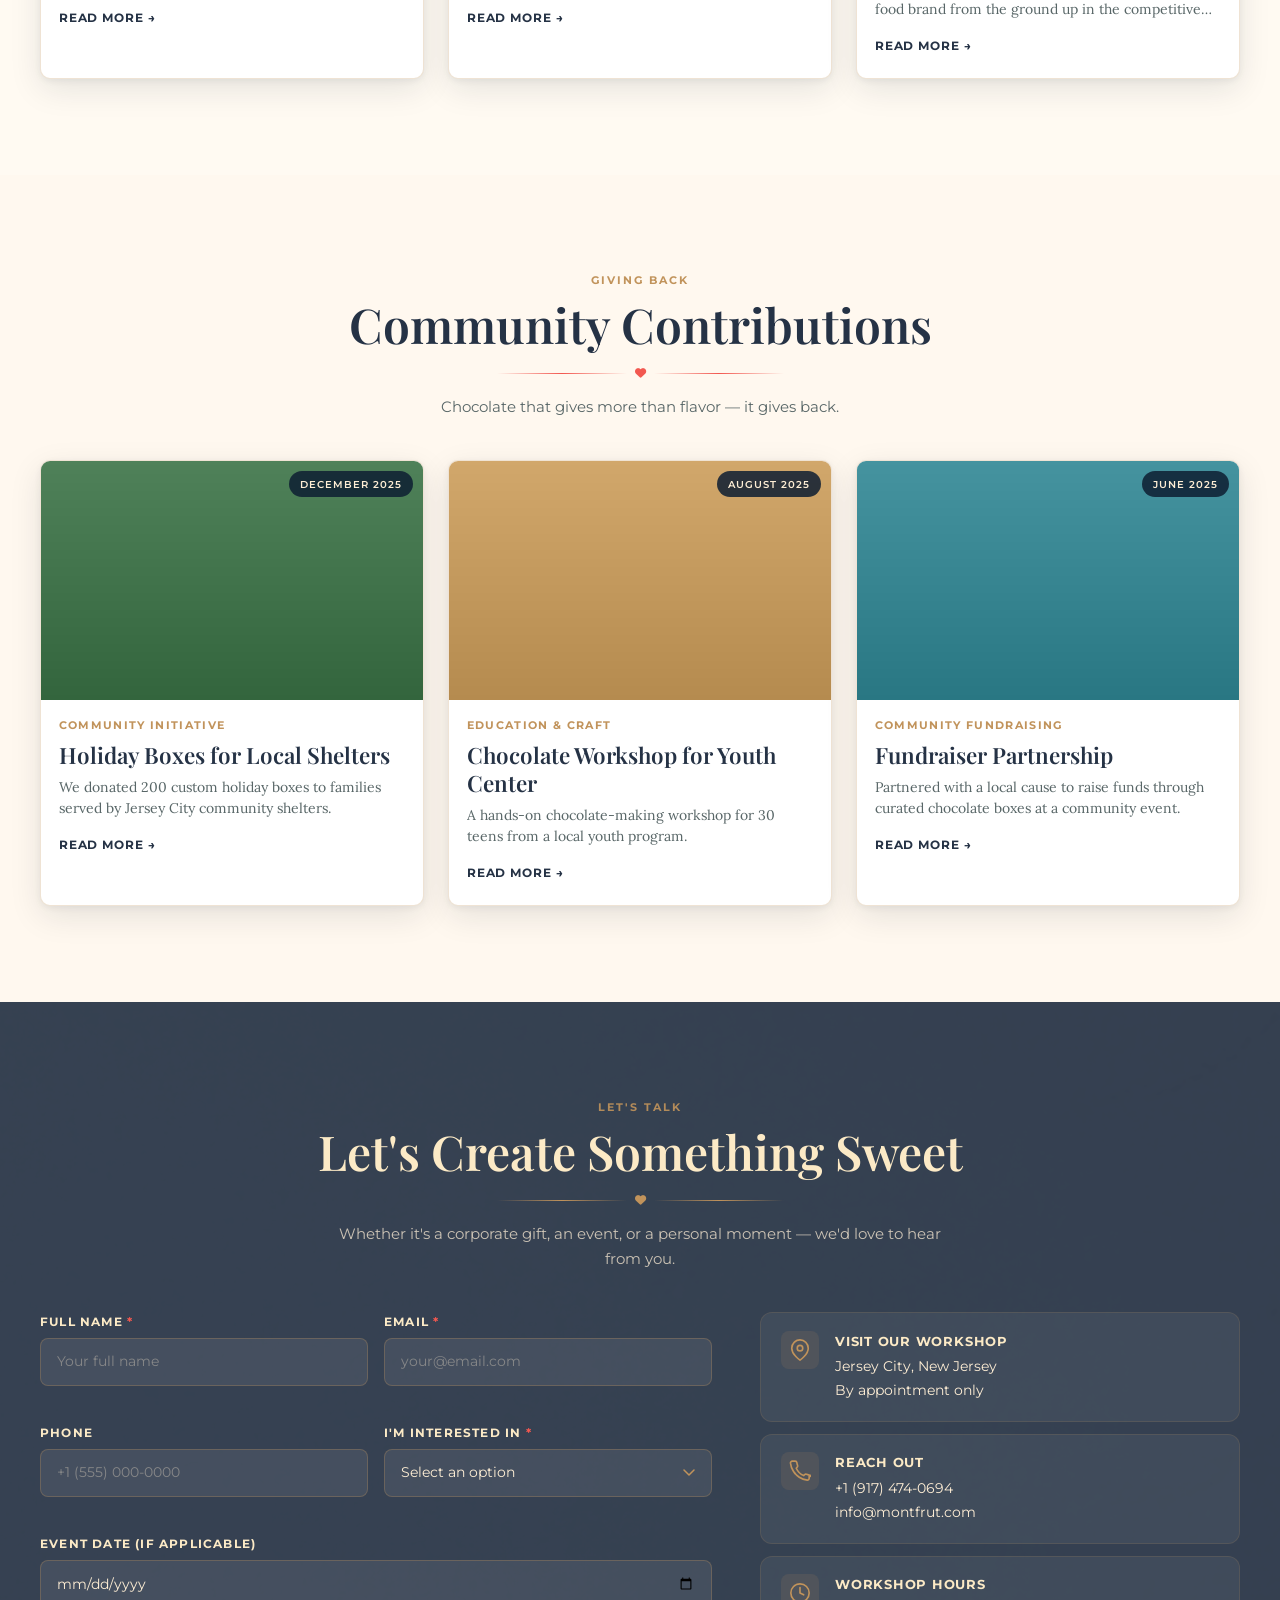
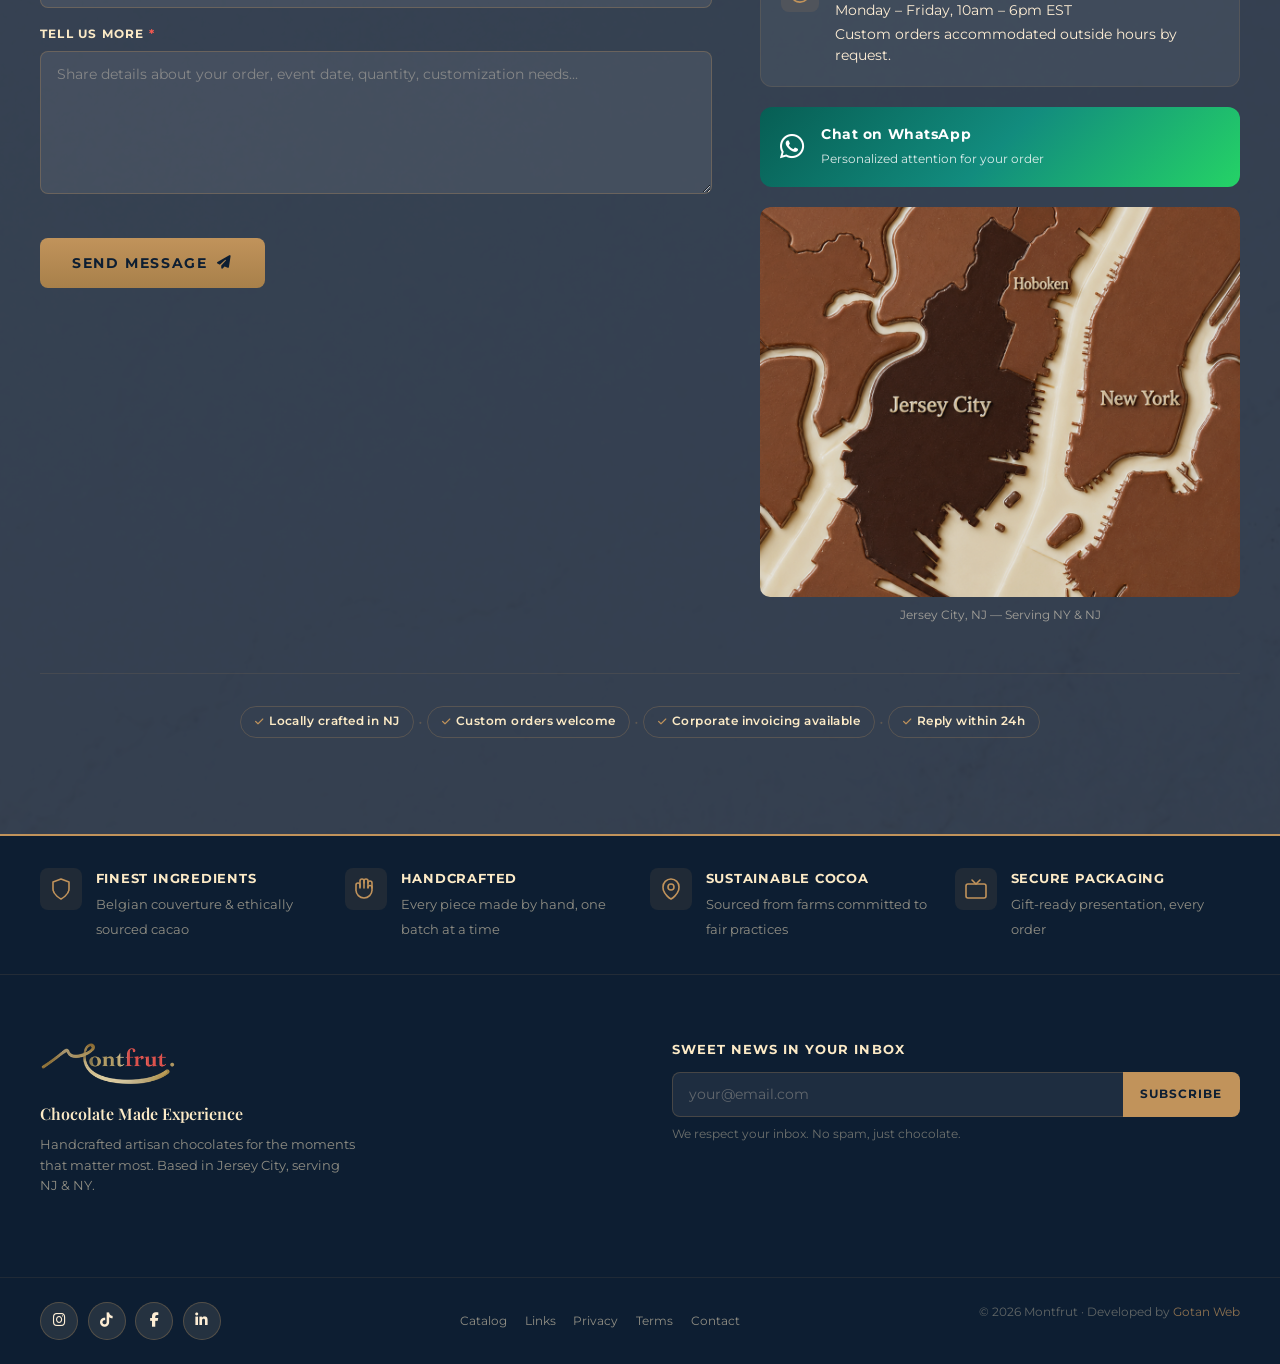
==== commit 7c97600d: "update 20261108" ====
--- a/index.html
+++ b/index.html
@@ -181,7 +181,7 @@
 
       <!-- Right: Ecosystem icons + Order Now (desktop) -->
       <div class="header-right">
-        <a href="/catalog/" class="header-icon-btn" aria-label="Montfrut Catalog">
+        <a href="./catalog/index.html" class="header-icon-btn" aria-label="Montfrut Catalog">
           <svg xmlns="http://www.w3.org/2000/svg" width="22" height="22" viewBox="0 0 24 24"
                fill="none" stroke="currentColor" stroke-width="1.6"
                stroke-linecap="round" stroke-linejoin="round" aria-hidden="true">
@@ -192,7 +192,7 @@
           </svg>
           <span class="header-icon-label">Catalog</span>
         </a>
-        <a href="/links/" class="header-icon-btn" aria-label="Montfrut Links">
+        <a href="./links/index.html" class="header-icon-btn" aria-label="Montfrut Links">
           <svg xmlns="http://www.w3.org/2000/svg" width="22" height="22" viewBox="0 0 24 24"
                fill="none" stroke="currentColor" stroke-width="1.6"
                stroke-linecap="round" stroke-linejoin="round" aria-hidden="true">
@@ -971,9 +971,9 @@
 
             <!-- Static map -->
             <div class="contact-map-wrap">
-              <img src="https://images.unsplash.com/photo-1569336415962-a4bd9f69cd83?auto=format&amp;fit=crop&amp;w=600&amp;h=338&amp;q=80"
+              <img src="./assets/img/jersey city map2.png"
                    alt="Map showing Jersey City, New Jersey — Montfrut workshop location"
-                   width="600" height="338"
+                   width="600" height="390"
                    loading="lazy"
                    class="contact-map">
               <p class="contact-map__caption">Jersey City, NJ — Serving NY &amp; NJ</p>
